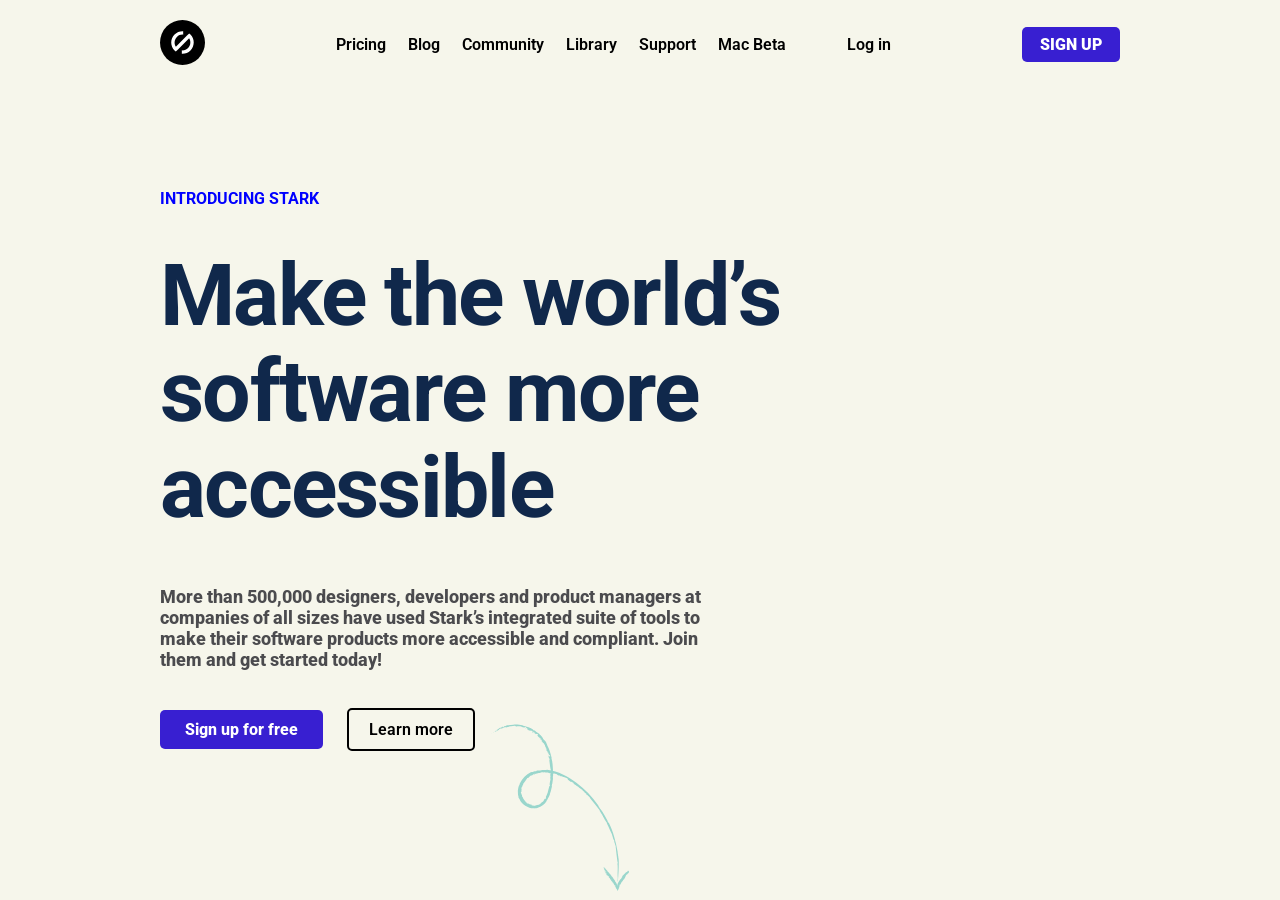
==== index.html @ 69763ae4 "first commit" ====
<!DOCTYPE html>
<html lang="en">
<head>
    <meta charset="UTF-8">
    <meta http-equiv="X-UA-Compatible" content="IE=edge">
    <meta name="viewport" content="width=device-width, initial-scale=1.0">
    <title>Stark</title>
    <link rel="stylesheet" href="./css/style.css">
    <script defer src="./main.js"></script>
</head>
<body>

    <nav>
            <div class="hamburger">
                <span class="bar"></span>
                <span class="bar"></span>
                <span class="bar"></span>
            </div>

        <div class="logo">
            <svg width="45" height="45" viewBox="0 0 64 64" xmlns="http://www.w3.org/2000/svg" aria-labelledby="starkLogoNavigation" class="t-color-blue"><title id="starkLogoNavigation" lang="en">Stark logo</title><rect width="64" height="64" rx="32" fill="currentColor"></rect><path fill-rule="evenodd" clip-rule="evenodd" d="M31.0399 47.9701V43.1582C34.3333 43.4448 37.5845 42.2588 39.9196 39.919C43.6395 36.1988 44.2697 30.3917 41.4344 25.9603L25.9596 41.4337L22.5097 44.8833C21.8636 44.406 21.254 43.881 20.6862 43.3128C14.4379 37.0651 14.4379 26.9352 20.6862 20.6871C23.92 17.4463 28.39 15.7502 32.9599 16.0298V20.8418C29.6666 20.5552 26.4154 21.7412 24.0803 24.0809C20.3604 27.8011 19.7302 33.6082 22.5655 38.0397L38.0402 22.5665L41.4903 19.1169C42.1364 19.5942 42.746 20.1192 43.3138 20.6874C49.5621 26.9351 49.5621 37.065 43.3138 43.3131C40.0799 46.5539 35.6099 48.2499 31.0399 47.9701Z" fill="white"></path></svg>
        </div>
        <div class="links">
            <ul class="nav-menu">
                <li>Pricing</li>
                <li>Blog</li>
                <li>Community</li>
                <li>Library</li>
                <li>Support</li>
                <li>Mac Beta</li>
                <li class="log-in">Log in</li>
            </ul>
        </div>
        <div>
            <a class="sign-up">SIGN UP</a>
        </div>
    </nav>

    <div class="hero-section">
        <div class="hero">
            <!-- <div class="text"> -->
                <p>INTRODUCING STARK</p>
                <h1>Make the world’s <br> software more <br> accessible</h1>
                <p>More than 500,000 designers, developers and product managers at companies of all sizes have used Stark’s integrated suite of tools to make their software products more accessible and compliant. Join them and get started today!</p>
                <div class="buttons">
                    <a class="sign-up-for-free">Sign up for free</a>
                    <a class="learn-more">Learn more</a>
                    <svg width="139" height="176" viewBox="0 0 139 176" fill="none" xmlns="http://www.w3.org/2000/svg" style="position: absolute; margin-left: 16px;"><path d="M0.89895 13.2281C-0.0336981 14.0858 1.57846 12.9981 0.371114 13.8654C0.363919 13.6594 0.491707 13.3799 0.89895 13.2281Z" fill="#99D6CC"></path><path d="M126.732 157.276C126.247 153.237 127.164 147.979 126.392 143.606C126.307 143.128 126.878 143.727 126.7 142.564C126.458 141.541 126.277 140.31 126.094 139.01C125.911 137.71 125.795 136.339 125.607 134.902C125.419 133.464 125.3 132.025 125.115 130.656C125.022 129.972 124.927 129.219 124.903 128.532C124.811 127.848 124.718 127.163 124.628 126.548L124.843 126.815C124.741 125.856 124.082 124.71 123.843 123.756C123.911 123.754 124.058 124.024 124.12 123.815C123.769 123.621 123.506 121.98 123.219 121.646C123.205 121.234 123.411 121.227 123.391 120.678L122.963 120.212C122.389 119.544 122.147 118.521 121.837 117.501C121.526 116.48 121.279 115.32 120.762 114.307C120.834 114.373 120.978 114.574 120.971 114.368C119.343 111.056 117.683 106.851 115.771 103.274C115.913 103.406 116.187 103.397 116.18 103.191C115.835 103.134 115.178 102.057 114.664 101.112C114.713 100.561 113.51 99.5713 113.126 98.4158L113.266 98.4797C112.555 97.817 112.739 97.1917 112.033 96.6664L111.943 96.0507C111.32 95.935 111.486 94.7604 110.848 94.2326L110.782 94.3036C110.282 93.771 110.265 93.2903 109.903 92.753L109.9 92.6843C108.962 91.4107 108.656 90.5276 108.389 90.7432C108.299 90.1275 109.325 91.9481 109.222 90.9891C106.05 86.7683 102.806 82.4812 99.2973 78.4785C99.0034 77.9387 98.7854 77.6025 98.7806 77.4652C98.4253 77.1338 97.3569 76.071 96.9353 75.8107C97.0774 75.9433 96.8546 75.4698 96.639 75.2023C96.0608 74.3974 95.6583 74.6865 95.0115 73.884C95.3621 74.078 95.5705 74.1395 95.5633 73.9335C94.7225 73.4816 93.8672 72.6176 93.0879 71.9573C93.2276 72.0212 93.4384 72.1513 93.5047 72.0802C92.453 71.4982 92.0098 70.6198 91.0955 70.033L91.5124 70.1559C90.4368 68.8871 90.8919 70.1088 89.8946 69.1123C90.1764 69.3087 90.1716 69.1714 90.2379 69.1003C88.9802 68.5255 87.4143 66.9988 86.2916 66.3504C86.3603 66.348 86.3603 66.348 86.3603 66.348C85.7965 65.9552 85.2279 65.425 84.5931 64.9659C84.027 64.5044 83.3235 64.0476 82.6911 63.6572C82.2646 63.2596 83.1621 63.3657 81.8262 62.5186C81.6322 62.8691 79.5807 61.2219 80.0926 62.0978C79.5975 61.7026 78.8916 61.1772 78.2568 60.7181C77.622 60.2589 76.9895 59.8685 76.5727 59.7455C77.1293 59.9324 76.2716 58.9997 77.2522 59.5155L76.6789 58.848C76.8825 58.7721 77.3824 59.3047 77.2354 59.0348C76.7451 58.7769 75.3454 58.0695 74.9238 57.8092C73.9504 57.4994 72.9179 57.4667 71.4518 56.8304C72.2144 57.01 71.2929 56.2171 71.7808 56.4064C71.0206 56.2954 70.1917 56.1868 69.4339 56.1445C68.9461 55.9553 69.4906 55.7988 68.7256 55.5505C68.7304 55.6878 68.3823 55.5625 68.1076 55.5721C67.9654 55.4395 66.0187 54.8199 65.9356 54.4103C65.7911 54.2091 66.7693 54.6562 66.2766 54.3297C65.3719 54.0175 65.2369 54.0909 64.3322 53.7788L64.3298 53.7101C63.7021 53.457 62.4588 53.2941 63.0226 53.687C63.4394 53.8099 62.9444 53.4147 63.5057 53.7389C63.0274 53.8243 61.9191 53.588 60.9481 53.3469C61.2914 53.3349 61.2891 53.2662 61.424 53.1928C60.0482 53.172 58.6676 53.014 57.2207 52.927C57.1592 53.1354 57.8291 52.6307 58.0399 52.7609C56.2329 52.2052 54.1871 52.6892 52.6619 52.3299C52.9366 52.3203 52.8089 52.5998 52.8065 52.5311C51.9114 52.4936 51.9729 52.2852 51.3572 52.3755C51.2814 52.1718 50.6042 52.4705 50.0573 52.5584C49.7874 52.7053 49.9175 52.4945 50.3958 52.409C49.9862 52.4921 48.9633 52.7341 47.803 52.9809C46.6428 53.2276 45.4163 53.5455 44.4597 53.7164C44.5308 53.7827 43.4536 54.4391 43.0464 54.5908L43.1055 54.3137C42.6934 54.3281 41.7513 54.9111 41.6091 54.7785C41.2777 55.1339 42.0164 54.6268 42.8284 54.2547C43.5718 53.8849 44.3838 53.5128 43.7778 53.8777C43.361 53.7548 42.3006 54.8919 42.4235 54.4751C42.0163 54.6268 41.6826 54.9135 41.2777 55.1339C40.8729 55.3543 40.5368 55.5723 40.1272 55.6553C40.3308 55.5795 40.5862 55.0205 39.9802 55.3855C38.903 56.0419 39.7151 55.6697 38.9102 56.2479L38.4439 56.6767C38.5198 56.8803 37.504 57.3283 38.051 57.2405C37.7739 57.1814 36.7184 58.4558 36.5667 58.0486L36.486 57.7076C36.086 58.0654 36.0341 58.5485 35.8425 58.9677C35.7738 58.9701 35.6388 59.0436 35.6364 58.9749C35.9255 59.3773 34.7062 59.9012 34.5952 60.6614C33.7289 61.4479 32.9576 62.9875 32.4865 63.279C32.2406 64.1126 32.061 64.8752 31.6114 65.7847C31.6729 65.5763 31.732 65.2992 31.6609 65.2329C31.3343 65.7256 31.3415 65.9316 31.2921 66.4834C31.2897 66.4147 31.0933 66.6966 30.8992 67.0472C30.7052 67.3977 30.516 67.8856 30.3219 68.2362C30.2844 69.1313 30.6182 68.8446 30.7603 68.9772C30.429 69.3325 30.4505 69.9506 30.4721 70.5686C30.4937 71.1866 30.6527 71.7999 30.3948 72.2902C30.3165 72.0179 30.1456 71.0613 30.0322 71.7528C29.9021 71.9636 29.9092 72.1696 29.9164 72.3756C29.9236 72.5817 29.9995 72.7853 30.0754 72.9889C30.1513 73.1925 30.2295 73.4648 30.3077 73.7371C30.386 74.0094 30.4643 74.2817 30.4739 74.5563L30.8053 74.201C30.6208 74.8262 31.4832 75.8962 31.0025 75.913C31.2205 76.2491 31.3963 77.3431 31.6614 77.0588C31.7468 77.5371 32.0406 78.0769 32.2634 78.5504C32.5549 79.0215 32.8488 79.5613 33.2752 79.9589C33.4884 80.1578 33.6354 80.4276 33.7799 80.6289C33.9932 80.8277 34.1377 81.0289 34.2822 81.2301C34.5713 81.6326 34.858 81.9663 34.9386 82.3073C35.0784 82.3712 35.2915 82.57 35.4313 82.6339C35.6421 82.764 35.7818 82.8279 35.777 82.6905C35.4856 82.2194 35.147 82.3688 35.0711 82.1651C35.2819 82.2953 35.4193 82.2905 35.4193 82.2905C35.8481 82.7568 36.2698 83.0171 35.5807 82.9724C36.0805 83.505 36.495 83.5593 36.9781 83.6112C37.1865 83.6726 37.4612 83.6631 37.6696 83.7245C37.9467 83.7836 38.2261 83.9114 38.6453 84.103C38.5104 84.1765 38.5863 84.3801 39.0718 84.5006L40.1067 84.602C41.1487 84.9094 40.6752 85.1322 40.6161 85.4093C41.2389 85.525 41.9991 85.636 42.3377 85.4867C42.5509 85.6855 42.828 85.7446 43.0388 85.8747C42.4798 85.6192 43.5833 85.7182 43.8556 85.6399C43.7869 85.6423 43.6521 85.7158 43.5834 85.7182C43.7255 85.8507 44.4074 85.6894 44.7508 85.6774C44.6749 85.4738 43.9195 85.5002 43.5051 85.4459C43.846 85.3652 44.3244 85.2798 44.6629 85.1304C44.5376 85.4786 45.6267 85.1655 46.105 85.0801C46.652 84.9922 46.64 84.6489 46.7774 84.6441C46.7798 84.7127 47.052 84.6345 47.1894 84.6297C47.3243 84.5562 47.4617 84.5514 47.3316 84.7622C47.1966 84.8357 46.8509 84.779 46.652 84.9922C46.9954 84.9802 47.0736 85.2525 47.746 84.8165C48.2147 84.4564 47.3882 84.4165 48.4087 84.1058C48.2099 84.319 48.2123 84.3877 48.0135 84.6009C48.3544 84.5202 48.6929 84.3709 48.9628 84.224L48.887 84.0204C49.0243 84.0156 48.9581 84.0866 49.0268 84.0842C49.0882 83.8758 49.4244 83.6578 49.6919 83.4422C49.9594 83.2266 50.2244 82.9423 50.2859 82.7339C50.4871 82.5894 50.6883 82.4448 50.9582 82.2979C51.1594 82.1534 51.4293 82.0064 51.6305 81.8619L51.5643 81.933C52.1017 81.5704 52.5608 80.9356 52.7476 80.379L52.75 80.4477C52.9465 80.1658 53.4056 79.531 53.5285 79.1142C54.125 78.4745 54.4995 79.3553 54.7407 78.3843C55.195 77.6121 55.0337 76.9302 54.6999 77.2169C55.6157 75.8785 55.8967 74.0811 56.7463 72.8138C56.7367 72.5391 56.6041 72.6813 56.7247 72.1958C57.5407 69.9671 57.7929 67.3456 58.6233 65.529C58.5786 66.2181 58.8317 65.5905 58.9714 65.6543C58.8812 65.0387 59.2933 65.0243 59.009 64.7592C58.803 64.7664 58.6632 64.7025 58.4788 65.3278C58.6368 63.9471 58.9059 61.8063 59.2228 61.039C59.0975 61.3871 59.0192 61.1148 59.0072 60.7715C59.3554 60.8968 59.5254 59.8596 59.4279 59.0379L59.2172 58.9078L59.4751 58.4175C59.3944 58.0765 59.0486 58.0198 59.2969 57.2548C59.3656 57.2524 59.5005 57.179 59.5644 57.0392C59.3983 56.22 59.1515 55.0597 59.395 54.1574C59.5252 53.9466 59.5843 53.6695 59.7144 53.4587C59.7 53.0467 59.4724 52.4358 59.4277 53.125C59.6497 51.6046 59.6161 50.6432 59.874 50.1529C59.0962 47.5674 58.7582 43.7976 58.378 40.7857L58.5178 40.8495C58.5577 40.0231 58.16 40.4495 58.2095 39.8977C58.4251 40.1652 58.4602 39.2014 58.7565 39.8099C58.7157 38.6425 58.2254 38.3846 57.993 37.6364C57.7846 37.5749 58.2182 38.1786 57.9411 38.1195C57.8677 37.9845 57.8149 36.4738 57.4005 36.4195C57.4596 36.1424 57.739 36.2701 57.8812 36.4027L57.5825 35.7256C57.7549 34.757 58.6773 37.5437 58.9161 36.5041L58.7572 35.8908C58.9392 35.1969 59.5014 37.515 59.2378 35.874C58.9392 35.1969 58.302 34.6691 58.326 35.3558C57.8636 33.9281 57.414 34.8376 57.0179 33.3389C57.0698 32.8558 57.4045 34.5629 57.5985 34.2124C57.6384 33.3859 57.0674 32.7871 56.9747 32.1028C57.0698 32.8558 56.5699 32.3232 56.3495 31.9183C56.252 31.0967 56.776 32.316 56.4629 31.2268C56.2521 31.0967 55.7378 30.1521 55.9063 31.04C55.416 30.7821 55.5909 29.8822 55.0934 29.4183C55.2139 28.9328 56.1546 30.275 55.8368 29.0485C55.6403 29.3304 54.8985 27.7749 54.7875 28.5351C54.702 28.0568 54.8346 27.9147 55.1875 28.1774C55.0925 27.4244 54.0408 26.8423 54.4385 26.4159L54.0903 26.2905C54.0831 26.0845 54.0025 25.7436 53.9881 25.3315C53.7629 24.7894 52.6969 23.7953 53.1041 23.6435C52.962 23.511 52.232 22.2989 52.2536 22.9169C52.5571 23.7314 52.9667 23.6483 52.851 24.2712C52.827 23.5845 52.1945 23.194 51.8392 22.8626L51.9717 22.7205C51.7585 22.5217 51.3936 21.9156 51.1852 21.8542C51.396 21.9843 51.3912 21.847 51.313 21.5747L50.8961 21.4517C50.1071 20.5167 51.0853 20.9638 50.3674 20.0951L51.0757 20.6891C50.9336 20.5566 50.8481 20.0783 50.4904 19.6782C50.1446 19.6216 49.7278 19.4986 49.4531 19.5082C48.958 19.113 49.4388 19.0962 48.8774 18.772L49.6496 19.2263C49.7893 19.2902 49.5569 18.542 48.9835 17.8745C48.5595 17.5455 47.65 17.096 48.2258 17.8322C47.9391 17.4984 47.5765 16.961 47.9933 17.084C47.214 16.4237 47.9343 17.3611 47.2284 16.8357C47.079 16.4971 46.4274 15.5573 46.0625 14.9513C46.4107 15.0766 46.6878 15.1357 47.0359 15.261C46.8938 15.1285 46.7517 14.9959 46.6095 14.8634C47.4432 15.1093 46.4554 14.3875 47.0071 14.437C46.7205 14.1032 46.2302 13.8453 45.8796 13.6513C46.1759 14.2597 45.8277 14.1344 45.3422 14.0138C44.8567 13.8933 44.3002 13.7064 44.3097 13.9811C43.6062 13.5244 43.5943 13.1811 43.5136 12.8401C43.433 12.4991 43.286 12.2293 42.3174 12.0568C42.4643 12.3267 41.6331 12.1495 42.545 12.6677C41.6994 12.0784 41.7209 12.6964 40.7994 11.9036C41.6355 12.2181 40.2165 10.9613 41.4694 11.3989C41.3344 11.4723 42.0355 11.8604 42.2439 11.9219C41.9548 11.5194 42.5753 11.5665 41.661 10.9796C41.0997 10.6555 40.2612 10.2722 40.2708 10.5469C40.1431 10.8264 41.1803 10.9964 40.631 11.0156C39.4444 10.507 39.4275 10.0263 38.748 10.2563C39.5154 10.5733 39.5274 10.9166 39.4635 11.0564C39.184 10.9286 38.907 10.8696 38.5588 10.7442L38.831 10.6659C37.5662 9.88505 38.2841 10.7538 37.024 10.1102L36.2399 9.31257C36.4435 9.2367 36.9338 9.4946 37.3506 9.61755C37.7698 9.80918 38.1203 10.0032 38.1084 9.65985C37.2675 9.20792 36.8603 9.35965 36.0882 8.90533C36.2966 8.96681 36.5736 9.02589 36.7133 9.08977C36.4339 8.96202 36.3364 8.14036 34.8895 8.05337C34.198 7.94001 34.6859 8.12924 34.5558 8.34005C33.0969 7.90971 32.6186 7.99516 31.65 7.82272C31.9127 7.46977 29.9851 7.39958 31.1501 7.29014C31.3633 7.48896 31.9886 7.67339 32.6801 7.78675C33.3053 7.97118 33.9968 8.08454 34.3378 8.00388C33.9729 7.39783 35.4533 8.44622 35.9244 8.15474C34.7402 7.71481 34.9342 7.36426 34.8536 7.0233C34.5054 6.89795 34.1621 6.90994 33.9561 6.91713C33.7573 7.13034 34.1741 7.25329 34.115 7.53038C32.791 7.02657 31.4791 6.86612 30.6574 6.96357C30.2382 6.77194 30.4346 6.49006 30.9888 6.60822C29.3311 6.39109 27.6023 6.10768 26.0157 5.95682C26.506 6.21472 26.0939 6.22911 25.6108 6.17723C25.1301 6.19401 24.6494 6.2108 24.9313 6.40722C25.7601 6.51579 26.4612 6.90383 25.9853 7.05796C25.5022 7.00608 25.9782 6.85195 25.7698 6.79047C25.0902 7.02047 24.7253 6.41441 24.1192 6.77935C25.6276 6.65792 24.4434 6.21799 24.7085 5.93371C23.6146 6.10942 24.7676 5.65663 23.6689 5.695C22.5749 5.87071 21.2773 6.12229 20.0484 6.37147C18.4618 6.22061 16.222 7.05513 14.9292 7.44405C14.1738 7.47043 14.5691 6.97534 13.7499 7.14146C12.8667 7.44732 14.5124 7.3211 13.1462 7.57507L13.21 7.43533C13.0088 7.57987 12.3932 7.67012 11.851 7.89532C11.2402 8.12292 10.7004 8.41679 10.6437 8.76254L10.8305 8.20598C10.5582 8.28424 10.4257 8.42638 10.2245 8.57092C10.151 8.43597 9.80763 8.44796 10.2125 8.22756C9.73176 8.24435 9.32698 8.46475 8.99082 8.68275C8.58598 8.90316 8.25217 9.18983 7.84733 9.41024C8.05335 9.40304 8.25938 9.39585 8.46539 9.38865C7.79307 9.82466 7.25332 10.1185 6.64487 10.4148C6.10509 10.7087 5.49665 11.0049 4.8954 11.5072L4.81946 11.3036L4.15433 11.9456C4.21101 11.5999 3.39894 11.972 3.14104 12.4623C3.66883 11.8251 4.19664 11.1878 4.72683 10.6193C5.33768 10.3917 4.26771 11.2541 4.74841 11.2373C5.16044 11.2229 6.30149 10.4268 6.35817 10.081C5.88467 10.3038 5.8871 10.3725 5.55573 10.7279C5.20518 10.5338 5.94611 10.0954 6.13774 9.6762C5.86785 9.82314 5.52935 9.97247 5.53415 10.1098C5.93179 9.68339 6.4029 9.39192 7.21017 8.88245C6.74386 9.31126 7.62215 8.86806 7.42333 9.08127C7.34267 8.74031 8.08365 8.3019 9.168 7.8515C9.6487 7.83472 10.1223 7.61191 10.6596 7.24937C11.1994 6.9555 11.8055 6.59056 12.4187 6.43164C12.0235 6.92673 11.4198 7.36034 10.7475 7.79635C11.5667 7.63023 11.6306 7.49049 12.4499 7.32437C12.7812 6.96902 12.9042 6.5522 13.9199 6.1042L14.0644 6.30541C15.0139 5.92848 14.9332 5.58752 16.1621 5.33834C18.35 4.98692 20.5403 4.70417 22.2571 4.64422L22.3329 4.84783C23.2089 4.33596 25.4184 4.60258 26.6545 4.55941C28.729 4.8995 31.3457 5.01439 32.2624 5.66993C34.1333 6.08588 35.7982 6.50903 37.4727 7.20686C39.1448 7.83602 40.7554 8.67359 42.4419 9.71478L41.6841 9.67249C42.378 9.85452 41.9731 10.0749 42.6032 10.3967C42.3165 10.0629 42.5936 10.122 42.9417 10.2474C43.2899 10.3727 43.7802 10.6306 44.0573 10.6897C45.3366 11.8826 47.2338 13.054 48.5035 13.9722L48.3734 14.183C49.8443 14.9567 50.8656 16.6399 51.9508 18.1834C52.0267 18.387 52.0411 18.799 52.4012 19.2677C53.3179 19.9233 53.6094 20.3944 54.6139 21.5969C54.9054 22.068 55.2728 22.7427 55.5715 23.4199C55.8701 24.097 56.1688 24.7741 56.3277 25.3874C58.5884 29.0899 59.4949 33.3899 60.6074 37.6826L60.4133 38.0332C61.1033 40.0717 61.3932 42.468 61.6097 44.7294C61.8262 46.9907 61.8367 49.2593 62.0364 51.04L61.6124 50.711C61.5134 51.8145 61.7722 53.3181 62.1059 53.0314C62.0094 54.2036 62.2753 55.9132 61.8873 56.6143C61.7907 57.7865 62.0063 58.054 61.9712 59.0178C61.572 61.3695 61.5321 62.1959 61.2655 64.4054L61.3837 63.8512C61.3054 63.5789 61.1657 63.5151 61.0475 64.0692C61.0763 64.8933 60.3952 67.0485 61.0579 66.3378C60.313 68.6327 60.0113 71.806 58.8472 73.9093C59.0484 73.7648 58.8616 74.3213 58.8712 74.596C58.1166 76.6163 56.8767 78.516 56.1764 80.1218C55.9113 80.4061 56.2235 79.5013 55.7692 80.2735C55.5113 80.7638 55.9113 80.4061 55.6558 80.965C54.7472 82.5094 53.4903 83.9284 52.0842 85.0088C50.6094 86.0916 48.9877 86.9046 47.4275 87.5091L46.3407 87.8908L45.1805 88.1376C44.7708 88.2207 44.4275 88.2326 44.0179 88.3157C43.6059 88.3301 43.2648 88.4108 42.8504 88.3565C41.271 88.4116 39.7482 88.121 38.358 87.6883C36.8991 87.258 35.568 86.5481 34.3032 85.7672C33.1046 84.9153 31.9722 83.9922 30.9748 82.9957L31.1122 82.9909C30.3376 82.468 29.6836 81.4595 29.1693 80.5148C28.655 79.5702 28.2781 78.6208 27.7072 78.022C27.6217 77.5437 27.2352 76.3196 27.5195 76.5847C27.1521 75.9099 26.9764 74.816 26.938 73.7172C26.9188 73.1679 26.8972 72.5498 26.8781 72.0005C26.8685 71.7258 26.8589 71.4511 26.8469 71.1077C26.8373 70.833 26.8277 70.5584 26.8181 70.2837C26.8253 70.4897 26.8301 70.627 26.8373 70.833C27.175 68.6898 27.3139 66.7598 28.3407 64.6613C28.2792 64.8697 28.1563 65.2866 28.2297 65.4215C28.4924 65.0686 28.5419 64.5168 28.6648 64.1C28.7854 63.6145 28.9108 63.2663 29.2493 63.117C29.4409 62.6978 29.1663 62.7074 29.0386 62.9868C30.2003 60.8149 31.7078 58.6996 33.4995 56.8494C35.2913 54.9991 37.4385 53.4803 39.7349 52.3C41.5012 51.6883 41.577 51.8919 41.6505 52.0269C41.6553 52.1642 41.5204 52.2377 42.8036 51.5741C43.0783 51.5645 42.9313 51.2946 43.0047 51.4295C43.4783 51.2067 43.959 51.19 44.3734 51.2442C44.7878 51.2985 45.1312 51.2865 45.4674 51.0685C45.1144 50.8058 45.9385 50.7771 45.9313 50.571C46.4806 50.5519 46.8903 50.4688 47.3023 50.4544C47.6457 50.4424 47.989 50.4304 48.2637 50.4208C48.8818 50.3992 49.3625 50.3825 50.248 50.1453L50.1178 50.3561C52.0901 49.7372 54.4393 50.0677 56.2152 49.7306C61.804 50.2918 67.0239 52.1034 71.8486 54.4101C76.6732 56.7168 81.1713 59.5162 85.4067 62.6685C93.7426 69.0467 101.148 76.3512 107.162 85.1481C108.274 87.447 108.347 87.5819 110.003 89.7242C109.864 89.6603 109.79 89.5254 109.797 89.7314C110.207 89.6484 110.885 91.3436 111.299 91.3978C113.342 94.7643 115.169 97.8632 116.947 101.514C116.653 100.974 116.234 100.783 116.601 101.457L117.172 102.056L117.108 102.196C117.4 102.667 117.826 103.065 117.669 102.52C120.028 107.044 121.775 111.796 123.181 116.629C124.588 121.461 125.651 126.306 126.51 131.226C126.619 132.391 126.807 133.828 127.063 135.263C127.251 136.701 127.51 138.204 127.69 139.435C127.825 143.281 127.743 146.859 127.596 150.508C127.448 154.157 127.161 157.743 126.883 161.603C126.883 161.603 126.668 161.335 126.506 160.653C126.823 159.886 126.719 158.858 126.732 157.276Z" fill="#99D6CC"></path><path d="M2.03041 12.1573C2.37375 12.1453 3.11231 11.6382 2.72188 12.2707C2.51348 12.2092 2.0376 12.3633 2.03041 12.1573Z" fill="#99D6CC"></path><path d="M23.823 6.17091C23.8206 6.10224 24.1687 6.22759 24.2398 6.29386C23.9651 6.30345 23.6952 6.45039 23.4868 6.38891C23.7615 6.37932 23.6881 6.24437 23.823 6.17091Z" fill="#99D6CC"></path><path d="M29.4804 6.72964C29.3479 6.87178 28.1781 6.84388 27.4179 6.73291C28.107 6.7776 28.7913 6.68495 29.4804 6.72964Z" fill="#99D6CC"></path><path d="M34.4281 8.61951C34.7811 8.88221 34.6461 8.95567 34.0871 8.70017C34.0847 8.6315 34.2931 8.69298 34.4281 8.61951Z" fill="#99D6CC"></path><path d="M34.9015 8.39675C35.3183 8.5197 35.4629 8.72092 35.6737 8.85107C35.6689 8.71373 34.634 8.61236 34.9015 8.39675Z" fill="#99D6CC"></path><path d="M44.5278 14.3173C44.7386 14.4475 45.3 14.7716 45.3782 15.0439C45.2313 14.774 44.2531 14.3269 44.5278 14.3173Z" fill="#99D6CC"></path><path d="M48.5644 17.6828C48.6379 17.8178 48.709 17.8841 48.8511 18.0166C48.9981 18.2865 48.7186 18.1587 48.5053 17.9599L48.5644 17.6828Z" fill="#99D6CC"></path><path d="M30.2934 73.3251C30.3006 73.5311 30.3741 73.666 30.45 73.8696L30.3102 73.8058C30.303 73.5997 30.2982 73.4624 30.2934 73.3251Z" fill="#99D6CC"></path><path d="M60.1903 53.3046C60.8108 53.3517 60.5433 53.5673 60.6119 53.5649C60.1288 53.513 60.8843 53.4866 60.1903 53.3046Z" fill="#99D6CC"></path><path d="M81.6322 62.8691L81.4924 62.8052L81.7576 62.521L81.6322 62.8691Z" fill="#99D6CC"></path><path d="M113.31 147.019C113.171 146.955 113.183 147.299 113.173 147.024C113.239 146.953 113.377 146.948 113.31 147.019Z" fill="#99D6CC"></path><path d="M138.02 151.726C138.26 152.68 137.161 152.718 137.188 153.474C137.19 153.542 136.832 153.142 136.84 153.348C136.939 154.239 136.061 154.682 135.244 154.917L135.171 154.782C135.036 154.855 135.256 155.26 135.121 155.333C135.05 155.267 135.048 155.198 134.91 155.203C135.124 155.402 134.851 155.48 134.996 155.681C134.858 155.686 134.716 155.554 134.577 155.49L134.792 155.757C135.226 156.361 134.395 156.184 134.48 156.662C134.409 156.596 134.407 156.527 134.338 156.53C134.362 157.216 133.964 157.643 133.709 158.202C133.638 158.135 133.496 158.003 133.356 157.939C133.569 158.138 133.576 158.344 133.512 158.483C133.233 158.356 133.595 158.893 133.321 158.903L133.25 158.836C133.465 159.104 132.977 158.915 133.262 159.18L132.985 159.121C133.34 159.452 132.71 159.13 132.786 159.334L132.857 159.4C132.862 159.538 132.653 159.476 132.658 159.613L132.589 159.616C132.53 159.893 132.253 159.834 132.604 160.028C132.324 159.9 132.594 159.753 132.246 159.628C132.137 160.457 131.676 161.023 131.283 161.587C131.146 161.591 131.077 161.594 130.937 161.53C130.94 161.599 130.81 161.809 130.952 161.942L130.743 161.88C130.537 161.888 130.961 162.217 130.755 162.224C130.684 162.158 130.611 162.023 130.471 161.959C130.618 162.229 130.483 162.302 130.49 162.508C130.419 162.442 130.419 162.442 130.348 162.376C130.497 162.714 130.149 162.589 130.225 162.792L130.083 162.66C129.742 162.74 130.436 162.922 130.164 163.001C130.161 162.932 130.09 162.866 130.021 162.868C130.239 163.204 129.972 163.42 129.979 163.626L129.908 163.56C129.847 163.768 129.643 163.844 129.653 164.119C129.515 164.123 129.231 163.858 129.17 164.067C129.52 164.261 129.115 164.481 129.601 164.602C129.468 164.744 129.198 164.891 129.203 165.028C129.13 164.893 128.715 164.839 128.779 164.699L128.502 164.64C128.36 164.508 128.637 164.567 128.428 164.505C128.431 164.574 128.44 164.849 128.372 164.851C128.519 165.121 128.808 165.523 128.68 165.803C128.604 165.599 128.327 165.54 128.322 165.403C128.469 165.673 128.55 166.014 128.699 166.352C128.633 166.423 128.484 166.085 128.491 166.291C128.562 166.357 128.567 166.494 128.64 166.629C128.572 166.632 128.52 167.115 128.231 166.712C128.157 166.577 128.223 166.506 128.152 166.44C128.088 166.58 128.162 166.715 128.098 166.854L128.096 166.786C128.027 166.788 128.044 167.269 128.186 167.401C128.252 167.33 128.039 167.132 128.179 167.195C128.259 167.536 128.2 167.813 128.07 168.024C128.065 167.887 128.061 167.75 127.985 167.546C128.006 168.164 127.883 168.581 127.763 169.066C127.841 169.339 127.741 168.448 127.746 168.586C127.606 168.522 127.549 168.868 127.49 169.145C127.431 169.422 127.372 169.699 127.228 169.498C127.223 169.36 127.313 169.976 127.24 169.841C127.176 169.981 127.088 169.434 127.098 169.708C127.088 169.434 127.036 169.917 126.975 170.125C126.984 170.4 126.97 169.988 127.034 169.848C126.975 170.125 126.856 170.679 126.662 171.03C126.589 170.895 126.513 170.691 126.435 170.419C126.442 170.625 126.248 170.976 126.243 170.838L126.298 170.424C126.286 170.08 126.151 170.154 126.205 169.74C126.143 169.948 126.214 170.014 126.352 170.009C126.42 170.007 126.558 170.002 126.425 170.144C126.408 169.664 126.234 170.564 126.283 170.012C126.21 169.877 126.084 170.225 125.994 169.609C125.999 169.747 126.115 169.124 126.044 169.058C125.901 168.925 125.98 169.197 125.84 169.133L125.774 169.205C125.719 169.619 125.695 168.932 125.646 169.484C125.703 169.138 125.433 169.285 125.551 168.731L125.674 168.314C125.603 168.248 125.48 168.665 125.347 168.807C125.345 168.738 125.34 168.601 125.406 168.53C125.224 169.224 125.328 168.258 125.065 168.61C125.049 168.13 124.769 168.002 124.892 167.585C124.755 167.59 124.549 167.597 124.47 167.325C124.539 167.323 124.541 167.391 124.605 167.251C124.596 166.977 124.532 167.116 124.461 167.05C124.527 166.979 124.513 166.567 124.572 166.29C124.366 166.297 124.236 166.508 124.103 166.65C124.231 166.371 124.091 166.307 124.02 166.241C123.88 166.177 123.741 166.113 123.871 165.902C123.939 165.9 124.216 165.959 124.209 165.753C124.538 165.329 123.795 165.698 123.851 165.353C123.717 165.426 123.65 165.497 123.515 165.571C123.645 165.36 123.167 165.445 123.572 165.225C123.435 165.23 123.562 164.95 123.226 165.168C123.349 164.751 122.658 164.638 123.19 164.138C123.122 164.14 123.117 164.003 122.984 164.145C122.852 164.287 123.19 164.138 123.058 164.28C123.058 164.28 122.92 164.285 122.854 164.356C122.918 164.216 122.847 164.15 123.188 164.069C123.316 163.79 122.506 164.231 122.494 163.887C122.629 163.814 122.695 163.743 122.627 163.745L122.283 163.757C122.276 163.551 122.548 163.473 122.818 163.326C122.747 163.26 122.676 163.193 122.472 163.269L122.737 162.985C122.539 163.198 122.531 162.992 122.463 162.995L122.531 162.992C122.598 162.921 122.527 162.855 122.458 162.857C122.323 162.931 122.328 163.068 122.33 163.137C122.193 163.142 122.19 163.073 122.053 163.078C122.323 162.931 122.115 162.869 122.112 162.801C122.11 162.732 121.838 162.81 121.838 162.81C121.972 162.737 121.764 162.675 121.97 162.668C122.039 162.666 121.906 162.808 122.044 162.803C122.11 162.732 122.311 162.587 122.105 162.595C121.968 162.599 121.634 162.886 121.695 162.678C121.764 162.675 121.899 162.602 121.968 162.599L122.029 162.391L121.828 162.536C121.894 162.464 121.894 162.464 121.894 162.464C121.622 162.543 121.683 162.334 121.411 162.413C121.34 162.346 121.473 162.204 121.47 162.136C121.534 161.996 121.394 161.932 121.188 161.939L121.257 161.937C121.255 161.868 121.184 161.802 120.978 161.809C121.039 161.601 121.716 161.302 121.441 161.311C121.368 161.176 120.963 161.397 120.828 161.47C120.819 161.196 120.407 161.21 120.598 160.791C120.53 160.793 120.463 160.864 120.395 160.867C120.314 160.526 119.76 160.408 120.018 159.917C120.155 159.913 120.219 159.773 120.354 159.699C120.15 159.775 120.484 159.489 120.148 159.706C119.947 159.851 119.878 159.853 119.814 159.993C119.603 159.863 119.459 159.662 119.589 159.451C119.523 159.522 119.454 159.524 119.385 159.527C119.724 159.378 119.648 159.174 119.511 159.179L119.307 159.255L119.437 159.044C119.368 159.046 119.032 159.264 119.162 159.053C119.229 158.982 119.297 158.98 119.364 158.909C119.158 158.916 118.814 158.928 118.876 158.72L119.072 158.438C119.004 158.44 118.797 158.447 118.802 158.585C118.861 158.308 118.788 158.173 118.987 157.959C118.231 157.986 117.942 157.583 117.724 157.247L117.859 157.174C117.921 156.965 117.587 157.252 117.653 157.181C117.788 157.107 117.85 156.899 118.056 156.892C118.117 156.683 117.712 156.904 117.573 156.84C117.369 156.916 117.71 156.835 117.509 156.98C117.44 156.982 117.499 156.705 117.229 156.852C117.295 156.781 117.497 156.636 117.632 156.563L117.426 156.57C117.691 156.286 118.107 156.409 118.439 156.053L118.368 155.987C118.564 155.705 118.848 155.97 118.77 155.698C118.564 155.705 118.159 155.926 118.095 156.065C117.885 155.935 117.421 156.433 117.276 156.232C117.409 156.089 117.418 156.364 117.617 156.151C117.747 155.94 117.409 156.089 117.404 155.952C117.34 156.092 117.07 156.239 116.931 156.175C116.992 155.966 117.203 156.097 117.127 155.893C116.992 155.966 116.784 155.905 116.722 156.113C116.317 156.334 116.715 155.907 116.376 156.057C116.575 155.843 117.056 155.827 117.046 155.552C116.847 155.765 116.634 155.566 116.303 155.922C116.3 155.853 116.502 155.709 116.705 155.633C116.767 155.424 116.158 155.721 116.558 155.363L116.288 155.51C116.355 155.439 116.352 155.37 116.485 155.228C116.414 155.162 116.004 155.245 116.338 154.958C116.269 154.96 116.193 154.757 115.997 155.039C115.936 155.247 116.272 155.029 115.938 155.316C116.134 155.034 115.796 155.183 115.658 155.188L115.793 155.114C115.725 155.117 115.722 155.048 115.519 155.124C115.587 155.122 115.72 154.98 115.72 154.98L115.519 155.124C115.31 155.063 115.852 154.837 115.71 154.705L115.916 154.698C115.848 154.7 116.046 154.487 115.909 154.492C115.706 154.567 115.436 154.714 115.301 154.788C115.163 154.793 115.5 154.575 115.227 154.653L115.5 154.575C115.568 154.572 115.765 154.29 115.691 154.155C115.554 154.16 115.213 154.241 115.218 154.378C115.147 154.312 115.21 154.172 115.414 154.096C115.274 154.033 115.213 154.241 115.007 154.248C115.071 154.108 115.198 153.829 115.329 153.618L115.736 153.466L115.665 153.4C116.006 153.319 115.795 153.189 116.133 153.04C116.131 152.971 115.994 152.976 115.925 152.978C115.596 153.402 115.248 153.277 114.845 153.566C114.566 153.438 115.712 152.78 114.964 153.012C114.9 153.152 114.49 153.235 114.699 153.296C114.625 153.161 114.225 153.519 114.284 153.242C114.49 153.235 114.613 152.818 114.956 152.806C114.821 152.879 114.893 152.946 114.961 152.943C115.094 152.801 115.364 152.654 115.29 152.519C115.219 152.453 115.148 152.387 114.947 152.531C114.746 152.676 115.087 152.595 114.817 152.742C114.608 152.681 114.942 152.394 114.537 152.614C114.608 152.681 114.409 152.894 114.275 152.967L114.135 152.903L114.27 152.83C114.26 152.555 113.931 152.979 113.855 152.776L114.12 152.491C114.39 152.344 114.201 152.832 114.601 152.475C114.528 152.34 114.326 152.484 114.319 152.278C114.388 152.276 114.388 152.276 114.457 152.273C114.454 152.205 114.989 151.774 114.511 151.859C114.305 151.866 114.376 151.932 114.175 152.077C114.033 151.944 113.829 152.02 113.687 151.888C114.023 151.67 113.542 151.687 113.95 151.535C113.819 151.746 114.033 151.944 114.371 151.795C114.703 151.44 114.447 151.999 114.781 151.712C114.707 151.577 115.041 151.29 115.242 151.146C115.24 151.077 115.105 151.151 115.036 151.153C114.835 151.298 114.837 151.366 114.636 151.511C114.56 151.307 114.352 151.246 114.08 151.324C114.144 151.184 114.345 151.04 114.416 151.106C114.205 150.976 114.06 150.775 114.051 150.5C113.788 150.853 113.84 150.37 113.575 150.654C113.58 150.791 113.383 151.073 113.18 151.149C113.177 151.08 113.312 151.007 113.379 150.936C113.106 151.014 113.573 150.585 113.234 150.735C113.442 150.796 113.705 150.443 113.975 150.296C113.7 150.306 114.176 150.152 114.103 150.017C113.828 150.026 113.62 149.965 113.477 149.832C113.603 149.484 113.12 149.432 113.044 149.229C113.105 149.02 113.444 148.871 113.439 148.734C113.368 148.667 113.176 149.087 113.167 148.812L113.236 148.81C113.098 148.814 113.221 148.398 112.75 148.689L113.086 148.471C113.084 148.402 113.018 148.473 112.949 148.476C113.084 148.402 113.148 148.263 113.216 148.26C113.344 147.981 113.006 148.13 112.932 147.995L112.802 148.206C112.525 148.147 112.584 147.87 112.444 147.806L112.645 147.661L112.439 147.669C112.641 147.524 112.704 147.384 112.501 147.46L113.185 147.367C113.121 147.507 112.913 147.446 112.714 147.659C112.581 147.801 112.724 147.934 112.925 147.789C112.922 147.72 112.854 147.723 112.716 147.728C112.984 147.512 113.055 147.578 113.259 147.502C113.19 147.505 113.254 147.365 113.188 147.436C113.391 147.36 113.462 147.427 113.536 147.561C113.398 147.566 113.403 147.704 113.337 147.775C113.607 147.628 113.744 147.623 113.751 147.829C113.555 148.111 114.1 147.954 114.175 148.158C113.906 148.305 113.633 148.383 113.493 148.319C113.432 148.528 113.565 148.386 113.503 148.594C113.707 148.518 114.043 148.3 114.183 148.364L113.981 148.508C114.19 148.57 114.389 148.357 114.462 148.492C114.54 148.764 114.756 149.031 114.832 149.235L114.631 149.38C115.104 149.157 115.052 149.64 115.327 149.63C115.339 149.974 115.891 150.023 115.697 150.374C116.121 150.703 116.542 150.963 116.765 151.437L116.426 151.586C116.699 151.508 116.294 151.728 116.434 151.792C116.564 151.581 116.775 151.711 116.978 151.635C116.922 151.981 117.336 152.035 117.613 152.094L117.412 152.239C117.89 152.154 117.699 152.573 117.845 152.843C117.779 152.914 117.647 153.056 117.718 153.122C118.127 153.039 118.13 153.108 118.407 153.167C118.48 153.302 118.559 153.574 118.566 153.78C119.328 153.96 119.352 154.646 119.982 154.968L119.783 155.181C120.546 155.361 120.577 156.254 121.068 156.512L120.663 156.732C120.601 156.94 120.947 156.997 121.214 156.782C121.153 156.99 121.634 156.973 121.369 157.257C121.376 157.463 121.646 157.317 121.785 157.38C121.797 157.724 121.937 157.788 122.153 158.055L122.15 157.986C122.082 157.989 121.88 158.133 121.883 158.202C122.02 158.197 122.035 158.609 122.366 158.254C122.243 158.671 123.003 158.782 122.814 159.27C122.949 159.196 123.018 159.194 123.086 159.191C123.233 159.461 123.108 159.809 123.456 159.935C123.39 160.006 123.184 160.013 123.255 160.079C123.323 160.077 123.39 160.006 123.527 160.001C124.017 160.259 123.767 160.955 124.053 161.289C124.691 161.817 124.921 162.496 125.354 163.1L125.288 163.171C125.769 163.154 125.175 163.863 125.856 163.701C125.79 163.772 125.932 163.905 125.729 163.981C125.797 163.978 125.868 164.045 125.871 164.113C125.873 164.182 125.873 164.182 125.873 164.182C125.876 164.251 125.809 164.322 126.013 164.246C126.013 164.246 126.013 164.246 125.944 164.248C125.817 164.528 126.084 164.312 125.956 164.592C125.959 164.66 125.89 164.663 125.824 164.734C125.696 165.013 126.155 164.378 125.831 164.94L125.959 164.66C125.966 164.866 126.037 164.932 126.106 164.93C126.174 164.928 126.241 164.857 126.307 164.786C126.331 165.472 126.227 166.438 126.274 165.818C126.281 166.024 126.331 165.472 126.269 165.681C126.328 165.404 126.313 166.917 126.296 166.436C126.289 166.23 126.286 166.161 126.284 166.093C126.279 165.955 126.279 165.955 126.269 165.681C126.35 166.022 126.367 166.502 126.416 165.951L126.428 166.294C126.411 165.813 126.475 165.674 126.468 165.467C126.463 165.33 126.525 165.122 126.442 164.712C126.695 164.084 126.155 164.378 127.125 162.626C127.977 161.427 128.55 160.101 129.615 159.101C130.164 159.082 130.162 159.013 130.216 158.599C130.287 158.665 130.287 158.665 130.358 158.731C130.076 158.535 130.488 158.52 130.204 158.255C130.602 157.829 130.793 157.41 131.12 156.917C131.122 156.986 131.338 157.253 131.333 157.116L131.189 156.915L131.26 156.981C131.257 156.912 131.181 156.708 131.044 156.713C131.617 155.387 133.037 154.719 133.823 153.591C134.161 153.442 134.351 152.954 134.478 152.674C135.492 152.158 136.439 151.712 136.883 150.665C137.499 150.575 138.143 151.309 138.02 151.726Z" fill="#99D6CC"></path><path d="M113.453 147.152C113.32 147.294 113.325 147.431 113.053 147.51C113.256 147.434 113.32 147.294 113.453 147.152Z" fill="#99D6CC"></path><path d="M113.994 150.846C114.063 150.843 113.997 150.914 113.93 150.985C113.93 150.985 113.727 151.061 113.791 150.922C113.859 150.919 113.926 150.848 113.994 150.846Z" fill="#99D6CC"></path><path d="M114.43 151.518C114.295 151.592 114.087 151.53 114.016 151.464L114.43 151.518Z" fill="#99D6CC"></path><path d="M114.329 152.553C114.265 152.693 114.196 152.695 114.125 152.629C114.191 152.558 114.26 152.555 114.329 152.553Z" fill="#99D6CC"></path><path d="M114.665 152.335C114.736 152.401 114.67 152.472 114.603 152.543C114.67 152.472 114.395 152.482 114.665 152.335Z" fill="#99D6CC"></path><path d="M115.203 153.966C115.203 153.966 115.409 153.959 115.277 154.101C115.409 153.959 115 154.042 115.203 153.966Z" fill="#99D6CC"></path><path d="M115.907 154.423C115.912 154.56 115.774 154.565 115.774 154.565L115.907 154.423Z" fill="#99D6CC"></path><path d="M123.866 165.765L123.726 165.701L123.861 165.627L123.866 165.765Z" fill="#99D6CC"></path><path d="M128.229 168.637C128.219 168.363 128.302 168.772 128.371 168.77C128.307 168.91 128.293 168.498 128.229 168.637Z" fill="#99D6CC"></path></svg>
                </div>
            <!-- </div> -->
        </div>
        <!-- <img class="hero-img" alt="A person on crutches being helped by another person" loading="lazy" src="https://images.getstark.co/site-images/header-homepage.png"> -->
    </div>
    
</body>
</html>
---- css/style.css ----
@import url('https://fonts.googleapis.com/css2?family=Roboto&display=swap');

*,
*::before,
*::after {
  box-sizing: border-box;
  margin: 0;
  padding: 0;
}

body {
  background: #f6f6eb;
  margin: 0 auto;
  width: 75%;
  font-family: 'Roboto', sans-serif;
}

button{
    border: none;
    outline: none;
    border-radius: 5px;
}

nav{
    padding: 20px 0;
    display: flex;
    font-weight: 600;
    justify-content: space-between;
    align-items: center;
    /* width:70%; */
    margin: 0 auto;
}

.hamburger {
    display: none;
}

.bar {
    display: block;
    width: 25px;
    height: 2px;
    margin: 5px auto;
    -webkit-transition: all 0.3s ease-in-out;
    transition: all 0.3s ease-in-out;
    background-color: #101010;
}

.links ul{
    display: flex;
    align-items: center;
}

.links ul li{
    list-style: none;
    margin: 0 11px;
}

.links ul li.log-in{
    margin-left: 50px;
}

.sign-up{
	background-color: #381fd1;
	border-radius:5px;
	cursor:pointer;
	color:#ffffff;
	font-weight:bolder;
	padding:8px 18px;
}

@media (max-width:1024px) and (min-width:841px) {
    nav{
        width: 90%;
        margin-left: 22px;
        margin-right: 22px;
    }
    
}

@media (max-width: 840px) {
    nav{
        justify-content: space-between;
        width: 95%;
        margin-left: 22px;
        margin-right: 22px;
    }
    .links ul{
        border-top: 1px solid #e5e5e6;
        position: fixed;
        left: -100%;
        top: 5rem;
        flex-direction: column;
        width: 100%;
        text-align: left;
        transition: 0.3s;
    }
     .links ul.active {
        left: 0;
    }

    .links ul li {
        margin: .8rem 2rem;
    }

    .hamburger{
        width: 2.5em;
        height: 2.5em;
        line-height: 2.5em;
        border-radius: 50%;
        display: block;
        cursor: pointer;
        background: #e5e5e6;
        padding: 5px;
    }
        .hamburger.active .bar:nth-child(2) {
        opacity: 0;
    }

    .hamburger.active .bar:nth-child(1) {
        transform: translateY(8px) rotate(45deg);
    }

    .hamburger.active .bar:nth-child(3) {
        transform: translateY(-8px) rotate(-45deg);
    }
}



/* ---------------------------------------------------- */
/* hero section  */

.hero-section{
    display: flex;
    justify-content: space-between;
    flex-direction: row;
    background-image: url("https://images.getstark.co/site-images/header-homepage.png");
    background-repeat: no-repeat;
    background-size: 60%;
   background-position: 110%; 
}

.hero {
    margin-top: 60px;
   
}

.hero p:first-child{
    color: blue;
    font-weight: bolder;
    margin: 40px 0 ;
}

.hero h1{
    font-size: 5.375rem;
    letter-spacing: -.02em;
    line-height: 96px;
    color: #10284b;
}

.hero p:nth-child(3){
    margin: 50px 0;
    font-size: 18px;
    font-weight: 800;
    width: 548px;
    color: #4b4b4e;
}

.sign-up-for-free{
    background-color: #381fd1;
    padding: 10px 25px;
    color: white;
    font-weight: 800;
    margin: 30px 20px 0 0;
    border-radius: 5px;
    width: 180px;
}

.learn-more{
    font-weight: 600;
    border: 2px solid;
    padding: 10px 20px;
    border-radius: 5px;
}

@media (max-width:1140px) {
    .hero-section{
        background: none;
    }
    .hero p:nth-child(3){
        word-wrap: break-word;
        /* width: 100%; */
        /* margin: 0 auto; */
    }
}

@media (max-width:600px) {
    .hero h1{
        font-size: 3rem;
        line-height: 60px;
    }
    .hero p:nth-child(3){
        word-wrap: break-word;
        width: 100%;
        font-weight: 500;
    }
}
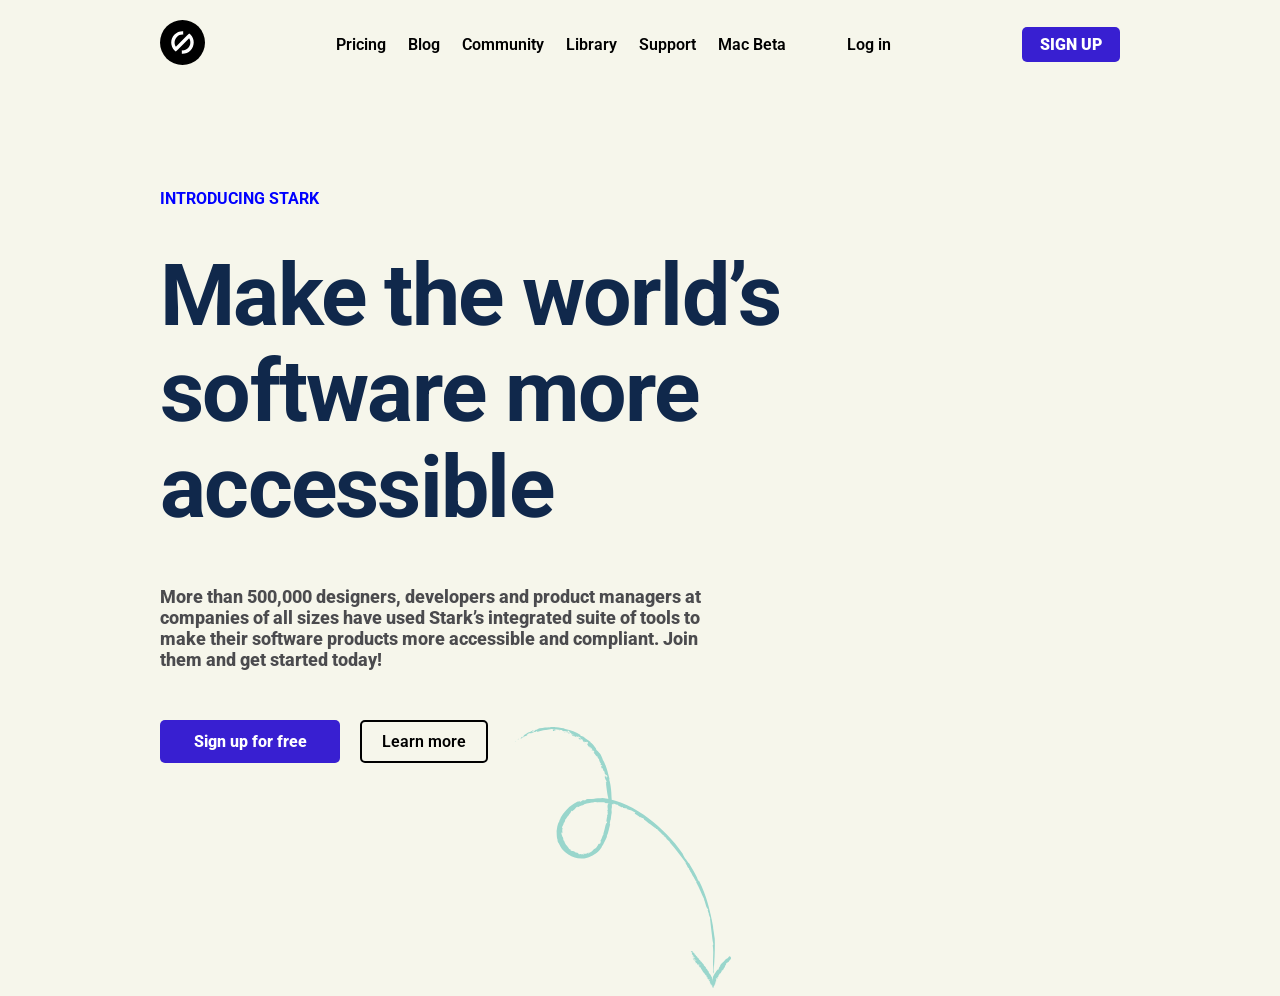
==== commit 181f2f7f: "finished hero section" ====
--- a/index.html
+++ b/index.html
@@ -45,7 +45,13 @@
                 <div class="buttons">
                     <a class="sign-up-for-free">Sign up for free</a>
                     <a class="learn-more">Learn more</a>
-                    <svg width="139" height="176" viewBox="0 0 139 176" fill="none" xmlns="http://www.w3.org/2000/svg" style="position: absolute; margin-left: 16px;"><path d="M0.89895 13.2281C-0.0336981 14.0858 1.57846 12.9981 0.371114 13.8654C0.363919 13.6594 0.491707 13.3799 0.89895 13.2281Z" fill="#99D6CC"></path><path d="M126.732 157.276C126.247 153.237 127.164 147.979 126.392 143.606C126.307 143.128 126.878 143.727 126.7 142.564C126.458 141.541 126.277 140.31 126.094 139.01C125.911 137.71 125.795 136.339 125.607 134.902C125.419 133.464 125.3 132.025 125.115 130.656C125.022 129.972 124.927 129.219 124.903 128.532C124.811 127.848 124.718 127.163 124.628 126.548L124.843 126.815C124.741 125.856 124.082 124.71 123.843 123.756C123.911 123.754 124.058 124.024 124.12 123.815C123.769 123.621 123.506 121.98 123.219 121.646C123.205 121.234 123.411 121.227 123.391 120.678L122.963 120.212C122.389 119.544 122.147 118.521 121.837 117.501C121.526 116.48 121.279 115.32 120.762 114.307C120.834 114.373 120.978 114.574 120.971 114.368C119.343 111.056 117.683 106.851 115.771 103.274C115.913 103.406 116.187 103.397 116.18 103.191C115.835 103.134 115.178 102.057 114.664 101.112C114.713 100.561 113.51 99.5713 113.126 98.4158L113.266 98.4797C112.555 97.817 112.739 97.1917 112.033 96.6664L111.943 96.0507C111.32 95.935 111.486 94.7604 110.848 94.2326L110.782 94.3036C110.282 93.771 110.265 93.2903 109.903 92.753L109.9 92.6843C108.962 91.4107 108.656 90.5276 108.389 90.7432C108.299 90.1275 109.325 91.9481 109.222 90.9891C106.05 86.7683 102.806 82.4812 99.2973 78.4785C99.0034 77.9387 98.7854 77.6025 98.7806 77.4652C98.4253 77.1338 97.3569 76.071 96.9353 75.8107C97.0774 75.9433 96.8546 75.4698 96.639 75.2023C96.0608 74.3974 95.6583 74.6865 95.0115 73.884C95.3621 74.078 95.5705 74.1395 95.5633 73.9335C94.7225 73.4816 93.8672 72.6176 93.0879 71.9573C93.2276 72.0212 93.4384 72.1513 93.5047 72.0802C92.453 71.4982 92.0098 70.6198 91.0955 70.033L91.5124 70.1559C90.4368 68.8871 90.8919 70.1088 89.8946 69.1123C90.1764 69.3087 90.1716 69.1714 90.2379 69.1003C88.9802 68.5255 87.4143 66.9988 86.2916 66.3504C86.3603 66.348 86.3603 66.348 86.3603 66.348C85.7965 65.9552 85.2279 65.425 84.5931 64.9659C84.027 64.5044 83.3235 64.0476 82.6911 63.6572C82.2646 63.2596 83.1621 63.3657 81.8262 62.5186C81.6322 62.8691 79.5807 61.2219 80.0926 62.0978C79.5975 61.7026 78.8916 61.1772 78.2568 60.7181C77.622 60.2589 76.9895 59.8685 76.5727 59.7455C77.1293 59.9324 76.2716 58.9997 77.2522 59.5155L76.6789 58.848C76.8825 58.7721 77.3824 59.3047 77.2354 59.0348C76.7451 58.7769 75.3454 58.0695 74.9238 57.8092C73.9504 57.4994 72.9179 57.4667 71.4518 56.8304C72.2144 57.01 71.2929 56.2171 71.7808 56.4064C71.0206 56.2954 70.1917 56.1868 69.4339 56.1445C68.9461 55.9553 69.4906 55.7988 68.7256 55.5505C68.7304 55.6878 68.3823 55.5625 68.1076 55.5721C67.9654 55.4395 66.0187 54.8199 65.9356 54.4103C65.7911 54.2091 66.7693 54.6562 66.2766 54.3297C65.3719 54.0175 65.2369 54.0909 64.3322 53.7788L64.3298 53.7101C63.7021 53.457 62.4588 53.2941 63.0226 53.687C63.4394 53.8099 62.9444 53.4147 63.5057 53.7389C63.0274 53.8243 61.9191 53.588 60.9481 53.3469C61.2914 53.3349 61.2891 53.2662 61.424 53.1928C60.0482 53.172 58.6676 53.014 57.2207 52.927C57.1592 53.1354 57.8291 52.6307 58.0399 52.7609C56.2329 52.2052 54.1871 52.6892 52.6619 52.3299C52.9366 52.3203 52.8089 52.5998 52.8065 52.5311C51.9114 52.4936 51.9729 52.2852 51.3572 52.3755C51.2814 52.1718 50.6042 52.4705 50.0573 52.5584C49.7874 52.7053 49.9175 52.4945 50.3958 52.409C49.9862 52.4921 48.9633 52.7341 47.803 52.9809C46.6428 53.2276 45.4163 53.5455 44.4597 53.7164C44.5308 53.7827 43.4536 54.4391 43.0464 54.5908L43.1055 54.3137C42.6934 54.3281 41.7513 54.9111 41.6091 54.7785C41.2777 55.1339 42.0164 54.6268 42.8284 54.2547C43.5718 53.8849 44.3838 53.5128 43.7778 53.8777C43.361 53.7548 42.3006 54.8919 42.4235 54.4751C42.0163 54.6268 41.6826 54.9135 41.2777 55.1339C40.8729 55.3543 40.5368 55.5723 40.1272 55.6553C40.3308 55.5795 40.5862 55.0205 39.9802 55.3855C38.903 56.0419 39.7151 55.6697 38.9102 56.2479L38.4439 56.6767C38.5198 56.8803 37.504 57.3283 38.051 57.2405C37.7739 57.1814 36.7184 58.4558 36.5667 58.0486L36.486 57.7076C36.086 58.0654 36.0341 58.5485 35.8425 58.9677C35.7738 58.9701 35.6388 59.0436 35.6364 58.9749C35.9255 59.3773 34.7062 59.9012 34.5952 60.6614C33.7289 61.4479 32.9576 62.9875 32.4865 63.279C32.2406 64.1126 32.061 64.8752 31.6114 65.7847C31.6729 65.5763 31.732 65.2992 31.6609 65.2329C31.3343 65.7256 31.3415 65.9316 31.2921 66.4834C31.2897 66.4147 31.0933 66.6966 30.8992 67.0472C30.7052 67.3977 30.516 67.8856 30.3219 68.2362C30.2844 69.1313 30.6182 68.8446 30.7603 68.9772C30.429 69.3325 30.4505 69.9506 30.4721 70.5686C30.4937 71.1866 30.6527 71.7999 30.3948 72.2902C30.3165 72.0179 30.1456 71.0613 30.0322 71.7528C29.9021 71.9636 29.9092 72.1696 29.9164 72.3756C29.9236 72.5817 29.9995 72.7853 30.0754 72.9889C30.1513 73.1925 30.2295 73.4648 30.3077 73.7371C30.386 74.0094 30.4643 74.2817 30.4739 74.5563L30.8053 74.201C30.6208 74.8262 31.4832 75.8962 31.0025 75.913C31.2205 76.2491 31.3963 77.3431 31.6614 77.0588C31.7468 77.5371 32.0406 78.0769 32.2634 78.5504C32.5549 79.0215 32.8488 79.5613 33.2752 79.9589C33.4884 80.1578 33.6354 80.4276 33.7799 80.6289C33.9932 80.8277 34.1377 81.0289 34.2822 81.2301C34.5713 81.6326 34.858 81.9663 34.9386 82.3073C35.0784 82.3712 35.2915 82.57 35.4313 82.6339C35.6421 82.764 35.7818 82.8279 35.777 82.6905C35.4856 82.2194 35.147 82.3688 35.0711 82.1651C35.2819 82.2953 35.4193 82.2905 35.4193 82.2905C35.8481 82.7568 36.2698 83.0171 35.5807 82.9724C36.0805 83.505 36.495 83.5593 36.9781 83.6112C37.1865 83.6726 37.4612 83.6631 37.6696 83.7245C37.9467 83.7836 38.2261 83.9114 38.6453 84.103C38.5104 84.1765 38.5863 84.3801 39.0718 84.5006L40.1067 84.602C41.1487 84.9094 40.6752 85.1322 40.6161 85.4093C41.2389 85.525 41.9991 85.636 42.3377 85.4867C42.5509 85.6855 42.828 85.7446 43.0388 85.8747C42.4798 85.6192 43.5833 85.7182 43.8556 85.6399C43.7869 85.6423 43.6521 85.7158 43.5834 85.7182C43.7255 85.8507 44.4074 85.6894 44.7508 85.6774C44.6749 85.4738 43.9195 85.5002 43.5051 85.4459C43.846 85.3652 44.3244 85.2798 44.6629 85.1304C44.5376 85.4786 45.6267 85.1655 46.105 85.0801C46.652 84.9922 46.64 84.6489 46.7774 84.6441C46.7798 84.7127 47.052 84.6345 47.1894 84.6297C47.3243 84.5562 47.4617 84.5514 47.3316 84.7622C47.1966 84.8357 46.8509 84.779 46.652 84.9922C46.9954 84.9802 47.0736 85.2525 47.746 84.8165C48.2147 84.4564 47.3882 84.4165 48.4087 84.1058C48.2099 84.319 48.2123 84.3877 48.0135 84.6009C48.3544 84.5202 48.6929 84.3709 48.9628 84.224L48.887 84.0204C49.0243 84.0156 48.9581 84.0866 49.0268 84.0842C49.0882 83.8758 49.4244 83.6578 49.6919 83.4422C49.9594 83.2266 50.2244 82.9423 50.2859 82.7339C50.4871 82.5894 50.6883 82.4448 50.9582 82.2979C51.1594 82.1534 51.4293 82.0064 51.6305 81.8619L51.5643 81.933C52.1017 81.5704 52.5608 80.9356 52.7476 80.379L52.75 80.4477C52.9465 80.1658 53.4056 79.531 53.5285 79.1142C54.125 78.4745 54.4995 79.3553 54.7407 78.3843C55.195 77.6121 55.0337 76.9302 54.6999 77.2169C55.6157 75.8785 55.8967 74.0811 56.7463 72.8138C56.7367 72.5391 56.6041 72.6813 56.7247 72.1958C57.5407 69.9671 57.7929 67.3456 58.6233 65.529C58.5786 66.2181 58.8317 65.5905 58.9714 65.6543C58.8812 65.0387 59.2933 65.0243 59.009 64.7592C58.803 64.7664 58.6632 64.7025 58.4788 65.3278C58.6368 63.9471 58.9059 61.8063 59.2228 61.039C59.0975 61.3871 59.0192 61.1148 59.0072 60.7715C59.3554 60.8968 59.5254 59.8596 59.4279 59.0379L59.2172 58.9078L59.4751 58.4175C59.3944 58.0765 59.0486 58.0198 59.2969 57.2548C59.3656 57.2524 59.5005 57.179 59.5644 57.0392C59.3983 56.22 59.1515 55.0597 59.395 54.1574C59.5252 53.9466 59.5843 53.6695 59.7144 53.4587C59.7 53.0467 59.4724 52.4358 59.4277 53.125C59.6497 51.6046 59.6161 50.6432 59.874 50.1529C59.0962 47.5674 58.7582 43.7976 58.378 40.7857L58.5178 40.8495C58.5577 40.0231 58.16 40.4495 58.2095 39.8977C58.4251 40.1652 58.4602 39.2014 58.7565 39.8099C58.7157 38.6425 58.2254 38.3846 57.993 37.6364C57.7846 37.5749 58.2182 38.1786 57.9411 38.1195C57.8677 37.9845 57.8149 36.4738 57.4005 36.4195C57.4596 36.1424 57.739 36.2701 57.8812 36.4027L57.5825 35.7256C57.7549 34.757 58.6773 37.5437 58.9161 36.5041L58.7572 35.8908C58.9392 35.1969 59.5014 37.515 59.2378 35.874C58.9392 35.1969 58.302 34.6691 58.326 35.3558C57.8636 33.9281 57.414 34.8376 57.0179 33.3389C57.0698 32.8558 57.4045 34.5629 57.5985 34.2124C57.6384 33.3859 57.0674 32.7871 56.9747 32.1028C57.0698 32.8558 56.5699 32.3232 56.3495 31.9183C56.252 31.0967 56.776 32.316 56.4629 31.2268C56.2521 31.0967 55.7378 30.1521 55.9063 31.04C55.416 30.7821 55.5909 29.8822 55.0934 29.4183C55.2139 28.9328 56.1546 30.275 55.8368 29.0485C55.6403 29.3304 54.8985 27.7749 54.7875 28.5351C54.702 28.0568 54.8346 27.9147 55.1875 28.1774C55.0925 27.4244 54.0408 26.8423 54.4385 26.4159L54.0903 26.2905C54.0831 26.0845 54.0025 25.7436 53.9881 25.3315C53.7629 24.7894 52.6969 23.7953 53.1041 23.6435C52.962 23.511 52.232 22.2989 52.2536 22.9169C52.5571 23.7314 52.9667 23.6483 52.851 24.2712C52.827 23.5845 52.1945 23.194 51.8392 22.8626L51.9717 22.7205C51.7585 22.5217 51.3936 21.9156 51.1852 21.8542C51.396 21.9843 51.3912 21.847 51.313 21.5747L50.8961 21.4517C50.1071 20.5167 51.0853 20.9638 50.3674 20.0951L51.0757 20.6891C50.9336 20.5566 50.8481 20.0783 50.4904 19.6782C50.1446 19.6216 49.7278 19.4986 49.4531 19.5082C48.958 19.113 49.4388 19.0962 48.8774 18.772L49.6496 19.2263C49.7893 19.2902 49.5569 18.542 48.9835 17.8745C48.5595 17.5455 47.65 17.096 48.2258 17.8322C47.9391 17.4984 47.5765 16.961 47.9933 17.084C47.214 16.4237 47.9343 17.3611 47.2284 16.8357C47.079 16.4971 46.4274 15.5573 46.0625 14.9513C46.4107 15.0766 46.6878 15.1357 47.0359 15.261C46.8938 15.1285 46.7517 14.9959 46.6095 14.8634C47.4432 15.1093 46.4554 14.3875 47.0071 14.437C46.7205 14.1032 46.2302 13.8453 45.8796 13.6513C46.1759 14.2597 45.8277 14.1344 45.3422 14.0138C44.8567 13.8933 44.3002 13.7064 44.3097 13.9811C43.6062 13.5244 43.5943 13.1811 43.5136 12.8401C43.433 12.4991 43.286 12.2293 42.3174 12.0568C42.4643 12.3267 41.6331 12.1495 42.545 12.6677C41.6994 12.0784 41.7209 12.6964 40.7994 11.9036C41.6355 12.2181 40.2165 10.9613 41.4694 11.3989C41.3344 11.4723 42.0355 11.8604 42.2439 11.9219C41.9548 11.5194 42.5753 11.5665 41.661 10.9796C41.0997 10.6555 40.2612 10.2722 40.2708 10.5469C40.1431 10.8264 41.1803 10.9964 40.631 11.0156C39.4444 10.507 39.4275 10.0263 38.748 10.2563C39.5154 10.5733 39.5274 10.9166 39.4635 11.0564C39.184 10.9286 38.907 10.8696 38.5588 10.7442L38.831 10.6659C37.5662 9.88505 38.2841 10.7538 37.024 10.1102L36.2399 9.31257C36.4435 9.2367 36.9338 9.4946 37.3506 9.61755C37.7698 9.80918 38.1203 10.0032 38.1084 9.65985C37.2675 9.20792 36.8603 9.35965 36.0882 8.90533C36.2966 8.96681 36.5736 9.02589 36.7133 9.08977C36.4339 8.96202 36.3364 8.14036 34.8895 8.05337C34.198 7.94001 34.6859 8.12924 34.5558 8.34005C33.0969 7.90971 32.6186 7.99516 31.65 7.82272C31.9127 7.46977 29.9851 7.39958 31.1501 7.29014C31.3633 7.48896 31.9886 7.67339 32.6801 7.78675C33.3053 7.97118 33.9968 8.08454 34.3378 8.00388C33.9729 7.39783 35.4533 8.44622 35.9244 8.15474C34.7402 7.71481 34.9342 7.36426 34.8536 7.0233C34.5054 6.89795 34.1621 6.90994 33.9561 6.91713C33.7573 7.13034 34.1741 7.25329 34.115 7.53038C32.791 7.02657 31.4791 6.86612 30.6574 6.96357C30.2382 6.77194 30.4346 6.49006 30.9888 6.60822C29.3311 6.39109 27.6023 6.10768 26.0157 5.95682C26.506 6.21472 26.0939 6.22911 25.6108 6.17723C25.1301 6.19401 24.6494 6.2108 24.9313 6.40722C25.7601 6.51579 26.4612 6.90383 25.9853 7.05796C25.5022 7.00608 25.9782 6.85195 25.7698 6.79047C25.0902 7.02047 24.7253 6.41441 24.1192 6.77935C25.6276 6.65792 24.4434 6.21799 24.7085 5.93371C23.6146 6.10942 24.7676 5.65663 23.6689 5.695C22.5749 5.87071 21.2773 6.12229 20.0484 6.37147C18.4618 6.22061 16.222 7.05513 14.9292 7.44405C14.1738 7.47043 14.5691 6.97534 13.7499 7.14146C12.8667 7.44732 14.5124 7.3211 13.1462 7.57507L13.21 7.43533C13.0088 7.57987 12.3932 7.67012 11.851 7.89532C11.2402 8.12292 10.7004 8.41679 10.6437 8.76254L10.8305 8.20598C10.5582 8.28424 10.4257 8.42638 10.2245 8.57092C10.151 8.43597 9.80763 8.44796 10.2125 8.22756C9.73176 8.24435 9.32698 8.46475 8.99082 8.68275C8.58598 8.90316 8.25217 9.18983 7.84733 9.41024C8.05335 9.40304 8.25938 9.39585 8.46539 9.38865C7.79307 9.82466 7.25332 10.1185 6.64487 10.4148C6.10509 10.7087 5.49665 11.0049 4.8954 11.5072L4.81946 11.3036L4.15433 11.9456C4.21101 11.5999 3.39894 11.972 3.14104 12.4623C3.66883 11.8251 4.19664 11.1878 4.72683 10.6193C5.33768 10.3917 4.26771 11.2541 4.74841 11.2373C5.16044 11.2229 6.30149 10.4268 6.35817 10.081C5.88467 10.3038 5.8871 10.3725 5.55573 10.7279C5.20518 10.5338 5.94611 10.0954 6.13774 9.6762C5.86785 9.82314 5.52935 9.97247 5.53415 10.1098C5.93179 9.68339 6.4029 9.39192 7.21017 8.88245C6.74386 9.31126 7.62215 8.86806 7.42333 9.08127C7.34267 8.74031 8.08365 8.3019 9.168 7.8515C9.6487 7.83472 10.1223 7.61191 10.6596 7.24937C11.1994 6.9555 11.8055 6.59056 12.4187 6.43164C12.0235 6.92673 11.4198 7.36034 10.7475 7.79635C11.5667 7.63023 11.6306 7.49049 12.4499 7.32437C12.7812 6.96902 12.9042 6.5522 13.9199 6.1042L14.0644 6.30541C15.0139 5.92848 14.9332 5.58752 16.1621 5.33834C18.35 4.98692 20.5403 4.70417 22.2571 4.64422L22.3329 4.84783C23.2089 4.33596 25.4184 4.60258 26.6545 4.55941C28.729 4.8995 31.3457 5.01439 32.2624 5.66993C34.1333 6.08588 35.7982 6.50903 37.4727 7.20686C39.1448 7.83602 40.7554 8.67359 42.4419 9.71478L41.6841 9.67249C42.378 9.85452 41.9731 10.0749 42.6032 10.3967C42.3165 10.0629 42.5936 10.122 42.9417 10.2474C43.2899 10.3727 43.7802 10.6306 44.0573 10.6897C45.3366 11.8826 47.2338 13.054 48.5035 13.9722L48.3734 14.183C49.8443 14.9567 50.8656 16.6399 51.9508 18.1834C52.0267 18.387 52.0411 18.799 52.4012 19.2677C53.3179 19.9233 53.6094 20.3944 54.6139 21.5969C54.9054 22.068 55.2728 22.7427 55.5715 23.4199C55.8701 24.097 56.1688 24.7741 56.3277 25.3874C58.5884 29.0899 59.4949 33.3899 60.6074 37.6826L60.4133 38.0332C61.1033 40.0717 61.3932 42.468 61.6097 44.7294C61.8262 46.9907 61.8367 49.2593 62.0364 51.04L61.6124 50.711C61.5134 51.8145 61.7722 53.3181 62.1059 53.0314C62.0094 54.2036 62.2753 55.9132 61.8873 56.6143C61.7907 57.7865 62.0063 58.054 61.9712 59.0178C61.572 61.3695 61.5321 62.1959 61.2655 64.4054L61.3837 63.8512C61.3054 63.5789 61.1657 63.5151 61.0475 64.0692C61.0763 64.8933 60.3952 67.0485 61.0579 66.3378C60.313 68.6327 60.0113 71.806 58.8472 73.9093C59.0484 73.7648 58.8616 74.3213 58.8712 74.596C58.1166 76.6163 56.8767 78.516 56.1764 80.1218C55.9113 80.4061 56.2235 79.5013 55.7692 80.2735C55.5113 80.7638 55.9113 80.4061 55.6558 80.965C54.7472 82.5094 53.4903 83.9284 52.0842 85.0088C50.6094 86.0916 48.9877 86.9046 47.4275 87.5091L46.3407 87.8908L45.1805 88.1376C44.7708 88.2207 44.4275 88.2326 44.0179 88.3157C43.6059 88.3301 43.2648 88.4108 42.8504 88.3565C41.271 88.4116 39.7482 88.121 38.358 87.6883C36.8991 87.258 35.568 86.5481 34.3032 85.7672C33.1046 84.9153 31.9722 83.9922 30.9748 82.9957L31.1122 82.9909C30.3376 82.468 29.6836 81.4595 29.1693 80.5148C28.655 79.5702 28.2781 78.6208 27.7072 78.022C27.6217 77.5437 27.2352 76.3196 27.5195 76.5847C27.1521 75.9099 26.9764 74.816 26.938 73.7172C26.9188 73.1679 26.8972 72.5498 26.8781 72.0005C26.8685 71.7258 26.8589 71.4511 26.8469 71.1077C26.8373 70.833 26.8277 70.5584 26.8181 70.2837C26.8253 70.4897 26.8301 70.627 26.8373 70.833C27.175 68.6898 27.3139 66.7598 28.3407 64.6613C28.2792 64.8697 28.1563 65.2866 28.2297 65.4215C28.4924 65.0686 28.5419 64.5168 28.6648 64.1C28.7854 63.6145 28.9108 63.2663 29.2493 63.117C29.4409 62.6978 29.1663 62.7074 29.0386 62.9868C30.2003 60.8149 31.7078 58.6996 33.4995 56.8494C35.2913 54.9991 37.4385 53.4803 39.7349 52.3C41.5012 51.6883 41.577 51.8919 41.6505 52.0269C41.6553 52.1642 41.5204 52.2377 42.8036 51.5741C43.0783 51.5645 42.9313 51.2946 43.0047 51.4295C43.4783 51.2067 43.959 51.19 44.3734 51.2442C44.7878 51.2985 45.1312 51.2865 45.4674 51.0685C45.1144 50.8058 45.9385 50.7771 45.9313 50.571C46.4806 50.5519 46.8903 50.4688 47.3023 50.4544C47.6457 50.4424 47.989 50.4304 48.2637 50.4208C48.8818 50.3992 49.3625 50.3825 50.248 50.1453L50.1178 50.3561C52.0901 49.7372 54.4393 50.0677 56.2152 49.7306C61.804 50.2918 67.0239 52.1034 71.8486 54.4101C76.6732 56.7168 81.1713 59.5162 85.4067 62.6685C93.7426 69.0467 101.148 76.3512 107.162 85.1481C108.274 87.447 108.347 87.5819 110.003 89.7242C109.864 89.6603 109.79 89.5254 109.797 89.7314C110.207 89.6484 110.885 91.3436 111.299 91.3978C113.342 94.7643 115.169 97.8632 116.947 101.514C116.653 100.974 116.234 100.783 116.601 101.457L117.172 102.056L117.108 102.196C117.4 102.667 117.826 103.065 117.669 102.52C120.028 107.044 121.775 111.796 123.181 116.629C124.588 121.461 125.651 126.306 126.51 131.226C126.619 132.391 126.807 133.828 127.063 135.263C127.251 136.701 127.51 138.204 127.69 139.435C127.825 143.281 127.743 146.859 127.596 150.508C127.448 154.157 127.161 157.743 126.883 161.603C126.883 161.603 126.668 161.335 126.506 160.653C126.823 159.886 126.719 158.858 126.732 157.276Z" fill="#99D6CC"></path><path d="M2.03041 12.1573C2.37375 12.1453 3.11231 11.6382 2.72188 12.2707C2.51348 12.2092 2.0376 12.3633 2.03041 12.1573Z" fill="#99D6CC"></path><path d="M23.823 6.17091C23.8206 6.10224 24.1687 6.22759 24.2398 6.29386C23.9651 6.30345 23.6952 6.45039 23.4868 6.38891C23.7615 6.37932 23.6881 6.24437 23.823 6.17091Z" fill="#99D6CC"></path><path d="M29.4804 6.72964C29.3479 6.87178 28.1781 6.84388 27.4179 6.73291C28.107 6.7776 28.7913 6.68495 29.4804 6.72964Z" fill="#99D6CC"></path><path d="M34.4281 8.61951C34.7811 8.88221 34.6461 8.95567 34.0871 8.70017C34.0847 8.6315 34.2931 8.69298 34.4281 8.61951Z" fill="#99D6CC"></path><path d="M34.9015 8.39675C35.3183 8.5197 35.4629 8.72092 35.6737 8.85107C35.6689 8.71373 34.634 8.61236 34.9015 8.39675Z" fill="#99D6CC"></path><path d="M44.5278 14.3173C44.7386 14.4475 45.3 14.7716 45.3782 15.0439C45.2313 14.774 44.2531 14.3269 44.5278 14.3173Z" fill="#99D6CC"></path><path d="M48.5644 17.6828C48.6379 17.8178 48.709 17.8841 48.8511 18.0166C48.9981 18.2865 48.7186 18.1587 48.5053 17.9599L48.5644 17.6828Z" fill="#99D6CC"></path><path d="M30.2934 73.3251C30.3006 73.5311 30.3741 73.666 30.45 73.8696L30.3102 73.8058C30.303 73.5997 30.2982 73.4624 30.2934 73.3251Z" fill="#99D6CC"></path><path d="M60.1903 53.3046C60.8108 53.3517 60.5433 53.5673 60.6119 53.5649C60.1288 53.513 60.8843 53.4866 60.1903 53.3046Z" fill="#99D6CC"></path><path d="M81.6322 62.8691L81.4924 62.8052L81.7576 62.521L81.6322 62.8691Z" fill="#99D6CC"></path><path d="M113.31 147.019C113.171 146.955 113.183 147.299 113.173 147.024C113.239 146.953 113.377 146.948 113.31 147.019Z" fill="#99D6CC"></path><path d="M138.02 151.726C138.26 152.68 137.161 152.718 137.188 153.474C137.19 153.542 136.832 153.142 136.84 153.348C136.939 154.239 136.061 154.682 135.244 154.917L135.171 154.782C135.036 154.855 135.256 155.26 135.121 155.333C135.05 155.267 135.048 155.198 134.91 155.203C135.124 155.402 134.851 155.48 134.996 155.681C134.858 155.686 134.716 155.554 134.577 155.49L134.792 155.757C135.226 156.361 134.395 156.184 134.48 156.662C134.409 156.596 134.407 156.527 134.338 156.53C134.362 157.216 133.964 157.643 133.709 158.202C133.638 158.135 133.496 158.003 133.356 157.939C133.569 158.138 133.576 158.344 133.512 158.483C133.233 158.356 133.595 158.893 133.321 158.903L133.25 158.836C133.465 159.104 132.977 158.915 133.262 159.18L132.985 159.121C133.34 159.452 132.71 159.13 132.786 159.334L132.857 159.4C132.862 159.538 132.653 159.476 132.658 159.613L132.589 159.616C132.53 159.893 132.253 159.834 132.604 160.028C132.324 159.9 132.594 159.753 132.246 159.628C132.137 160.457 131.676 161.023 131.283 161.587C131.146 161.591 131.077 161.594 130.937 161.53C130.94 161.599 130.81 161.809 130.952 161.942L130.743 161.88C130.537 161.888 130.961 162.217 130.755 162.224C130.684 162.158 130.611 162.023 130.471 161.959C130.618 162.229 130.483 162.302 130.49 162.508C130.419 162.442 130.419 162.442 130.348 162.376C130.497 162.714 130.149 162.589 130.225 162.792L130.083 162.66C129.742 162.74 130.436 162.922 130.164 163.001C130.161 162.932 130.09 162.866 130.021 162.868C130.239 163.204 129.972 163.42 129.979 163.626L129.908 163.56C129.847 163.768 129.643 163.844 129.653 164.119C129.515 164.123 129.231 163.858 129.17 164.067C129.52 164.261 129.115 164.481 129.601 164.602C129.468 164.744 129.198 164.891 129.203 165.028C129.13 164.893 128.715 164.839 128.779 164.699L128.502 164.64C128.36 164.508 128.637 164.567 128.428 164.505C128.431 164.574 128.44 164.849 128.372 164.851C128.519 165.121 128.808 165.523 128.68 165.803C128.604 165.599 128.327 165.54 128.322 165.403C128.469 165.673 128.55 166.014 128.699 166.352C128.633 166.423 128.484 166.085 128.491 166.291C128.562 166.357 128.567 166.494 128.64 166.629C128.572 166.632 128.52 167.115 128.231 166.712C128.157 166.577 128.223 166.506 128.152 166.44C128.088 166.58 128.162 166.715 128.098 166.854L128.096 166.786C128.027 166.788 128.044 167.269 128.186 167.401C128.252 167.33 128.039 167.132 128.179 167.195C128.259 167.536 128.2 167.813 128.07 168.024C128.065 167.887 128.061 167.75 127.985 167.546C128.006 168.164 127.883 168.581 127.763 169.066C127.841 169.339 127.741 168.448 127.746 168.586C127.606 168.522 127.549 168.868 127.49 169.145C127.431 169.422 127.372 169.699 127.228 169.498C127.223 169.36 127.313 169.976 127.24 169.841C127.176 169.981 127.088 169.434 127.098 169.708C127.088 169.434 127.036 169.917 126.975 170.125C126.984 170.4 126.97 169.988 127.034 169.848C126.975 170.125 126.856 170.679 126.662 171.03C126.589 170.895 126.513 170.691 126.435 170.419C126.442 170.625 126.248 170.976 126.243 170.838L126.298 170.424C126.286 170.08 126.151 170.154 126.205 169.74C126.143 169.948 126.214 170.014 126.352 170.009C126.42 170.007 126.558 170.002 126.425 170.144C126.408 169.664 126.234 170.564 126.283 170.012C126.21 169.877 126.084 170.225 125.994 169.609C125.999 169.747 126.115 169.124 126.044 169.058C125.901 168.925 125.98 169.197 125.84 169.133L125.774 169.205C125.719 169.619 125.695 168.932 125.646 169.484C125.703 169.138 125.433 169.285 125.551 168.731L125.674 168.314C125.603 168.248 125.48 168.665 125.347 168.807C125.345 168.738 125.34 168.601 125.406 168.53C125.224 169.224 125.328 168.258 125.065 168.61C125.049 168.13 124.769 168.002 124.892 167.585C124.755 167.59 124.549 167.597 124.47 167.325C124.539 167.323 124.541 167.391 124.605 167.251C124.596 166.977 124.532 167.116 124.461 167.05C124.527 166.979 124.513 166.567 124.572 166.29C124.366 166.297 124.236 166.508 124.103 166.65C124.231 166.371 124.091 166.307 124.02 166.241C123.88 166.177 123.741 166.113 123.871 165.902C123.939 165.9 124.216 165.959 124.209 165.753C124.538 165.329 123.795 165.698 123.851 165.353C123.717 165.426 123.65 165.497 123.515 165.571C123.645 165.36 123.167 165.445 123.572 165.225C123.435 165.23 123.562 164.95 123.226 165.168C123.349 164.751 122.658 164.638 123.19 164.138C123.122 164.14 123.117 164.003 122.984 164.145C122.852 164.287 123.19 164.138 123.058 164.28C123.058 164.28 122.92 164.285 122.854 164.356C122.918 164.216 122.847 164.15 123.188 164.069C123.316 163.79 122.506 164.231 122.494 163.887C122.629 163.814 122.695 163.743 122.627 163.745L122.283 163.757C122.276 163.551 122.548 163.473 122.818 163.326C122.747 163.26 122.676 163.193 122.472 163.269L122.737 162.985C122.539 163.198 122.531 162.992 122.463 162.995L122.531 162.992C122.598 162.921 122.527 162.855 122.458 162.857C122.323 162.931 122.328 163.068 122.33 163.137C122.193 163.142 122.19 163.073 122.053 163.078C122.323 162.931 122.115 162.869 122.112 162.801C122.11 162.732 121.838 162.81 121.838 162.81C121.972 162.737 121.764 162.675 121.97 162.668C122.039 162.666 121.906 162.808 122.044 162.803C122.11 162.732 122.311 162.587 122.105 162.595C121.968 162.599 121.634 162.886 121.695 162.678C121.764 162.675 121.899 162.602 121.968 162.599L122.029 162.391L121.828 162.536C121.894 162.464 121.894 162.464 121.894 162.464C121.622 162.543 121.683 162.334 121.411 162.413C121.34 162.346 121.473 162.204 121.47 162.136C121.534 161.996 121.394 161.932 121.188 161.939L121.257 161.937C121.255 161.868 121.184 161.802 120.978 161.809C121.039 161.601 121.716 161.302 121.441 161.311C121.368 161.176 120.963 161.397 120.828 161.47C120.819 161.196 120.407 161.21 120.598 160.791C120.53 160.793 120.463 160.864 120.395 160.867C120.314 160.526 119.76 160.408 120.018 159.917C120.155 159.913 120.219 159.773 120.354 159.699C120.15 159.775 120.484 159.489 120.148 159.706C119.947 159.851 119.878 159.853 119.814 159.993C119.603 159.863 119.459 159.662 119.589 159.451C119.523 159.522 119.454 159.524 119.385 159.527C119.724 159.378 119.648 159.174 119.511 159.179L119.307 159.255L119.437 159.044C119.368 159.046 119.032 159.264 119.162 159.053C119.229 158.982 119.297 158.98 119.364 158.909C119.158 158.916 118.814 158.928 118.876 158.72L119.072 158.438C119.004 158.44 118.797 158.447 118.802 158.585C118.861 158.308 118.788 158.173 118.987 157.959C118.231 157.986 117.942 157.583 117.724 157.247L117.859 157.174C117.921 156.965 117.587 157.252 117.653 157.181C117.788 157.107 117.85 156.899 118.056 156.892C118.117 156.683 117.712 156.904 117.573 156.84C117.369 156.916 117.71 156.835 117.509 156.98C117.44 156.982 117.499 156.705 117.229 156.852C117.295 156.781 117.497 156.636 117.632 156.563L117.426 156.57C117.691 156.286 118.107 156.409 118.439 156.053L118.368 155.987C118.564 155.705 118.848 155.97 118.77 155.698C118.564 155.705 118.159 155.926 118.095 156.065C117.885 155.935 117.421 156.433 117.276 156.232C117.409 156.089 117.418 156.364 117.617 156.151C117.747 155.94 117.409 156.089 117.404 155.952C117.34 156.092 117.07 156.239 116.931 156.175C116.992 155.966 117.203 156.097 117.127 155.893C116.992 155.966 116.784 155.905 116.722 156.113C116.317 156.334 116.715 155.907 116.376 156.057C116.575 155.843 117.056 155.827 117.046 155.552C116.847 155.765 116.634 155.566 116.303 155.922C116.3 155.853 116.502 155.709 116.705 155.633C116.767 155.424 116.158 155.721 116.558 155.363L116.288 155.51C116.355 155.439 116.352 155.37 116.485 155.228C116.414 155.162 116.004 155.245 116.338 154.958C116.269 154.96 116.193 154.757 115.997 155.039C115.936 155.247 116.272 155.029 115.938 155.316C116.134 155.034 115.796 155.183 115.658 155.188L115.793 155.114C115.725 155.117 115.722 155.048 115.519 155.124C115.587 155.122 115.72 154.98 115.72 154.98L115.519 155.124C115.31 155.063 115.852 154.837 115.71 154.705L115.916 154.698C115.848 154.7 116.046 154.487 115.909 154.492C115.706 154.567 115.436 154.714 115.301 154.788C115.163 154.793 115.5 154.575 115.227 154.653L115.5 154.575C115.568 154.572 115.765 154.29 115.691 154.155C115.554 154.16 115.213 154.241 115.218 154.378C115.147 154.312 115.21 154.172 115.414 154.096C115.274 154.033 115.213 154.241 115.007 154.248C115.071 154.108 115.198 153.829 115.329 153.618L115.736 153.466L115.665 153.4C116.006 153.319 115.795 153.189 116.133 153.04C116.131 152.971 115.994 152.976 115.925 152.978C115.596 153.402 115.248 153.277 114.845 153.566C114.566 153.438 115.712 152.78 114.964 153.012C114.9 153.152 114.49 153.235 114.699 153.296C114.625 153.161 114.225 153.519 114.284 153.242C114.49 153.235 114.613 152.818 114.956 152.806C114.821 152.879 114.893 152.946 114.961 152.943C115.094 152.801 115.364 152.654 115.29 152.519C115.219 152.453 115.148 152.387 114.947 152.531C114.746 152.676 115.087 152.595 114.817 152.742C114.608 152.681 114.942 152.394 114.537 152.614C114.608 152.681 114.409 152.894 114.275 152.967L114.135 152.903L114.27 152.83C114.26 152.555 113.931 152.979 113.855 152.776L114.12 152.491C114.39 152.344 114.201 152.832 114.601 152.475C114.528 152.34 114.326 152.484 114.319 152.278C114.388 152.276 114.388 152.276 114.457 152.273C114.454 152.205 114.989 151.774 114.511 151.859C114.305 151.866 114.376 151.932 114.175 152.077C114.033 151.944 113.829 152.02 113.687 151.888C114.023 151.67 113.542 151.687 113.95 151.535C113.819 151.746 114.033 151.944 114.371 151.795C114.703 151.44 114.447 151.999 114.781 151.712C114.707 151.577 115.041 151.29 115.242 151.146C115.24 151.077 115.105 151.151 115.036 151.153C114.835 151.298 114.837 151.366 114.636 151.511C114.56 151.307 114.352 151.246 114.08 151.324C114.144 151.184 114.345 151.04 114.416 151.106C114.205 150.976 114.06 150.775 114.051 150.5C113.788 150.853 113.84 150.37 113.575 150.654C113.58 150.791 113.383 151.073 113.18 151.149C113.177 151.08 113.312 151.007 113.379 150.936C113.106 151.014 113.573 150.585 113.234 150.735C113.442 150.796 113.705 150.443 113.975 150.296C113.7 150.306 114.176 150.152 114.103 150.017C113.828 150.026 113.62 149.965 113.477 149.832C113.603 149.484 113.12 149.432 113.044 149.229C113.105 149.02 113.444 148.871 113.439 148.734C113.368 148.667 113.176 149.087 113.167 148.812L113.236 148.81C113.098 148.814 113.221 148.398 112.75 148.689L113.086 148.471C113.084 148.402 113.018 148.473 112.949 148.476C113.084 148.402 113.148 148.263 113.216 148.26C113.344 147.981 113.006 148.13 112.932 147.995L112.802 148.206C112.525 148.147 112.584 147.87 112.444 147.806L112.645 147.661L112.439 147.669C112.641 147.524 112.704 147.384 112.501 147.46L113.185 147.367C113.121 147.507 112.913 147.446 112.714 147.659C112.581 147.801 112.724 147.934 112.925 147.789C112.922 147.72 112.854 147.723 112.716 147.728C112.984 147.512 113.055 147.578 113.259 147.502C113.19 147.505 113.254 147.365 113.188 147.436C113.391 147.36 113.462 147.427 113.536 147.561C113.398 147.566 113.403 147.704 113.337 147.775C113.607 147.628 113.744 147.623 113.751 147.829C113.555 148.111 114.1 147.954 114.175 148.158C113.906 148.305 113.633 148.383 113.493 148.319C113.432 148.528 113.565 148.386 113.503 148.594C113.707 148.518 114.043 148.3 114.183 148.364L113.981 148.508C114.19 148.57 114.389 148.357 114.462 148.492C114.54 148.764 114.756 149.031 114.832 149.235L114.631 149.38C115.104 149.157 115.052 149.64 115.327 149.63C115.339 149.974 115.891 150.023 115.697 150.374C116.121 150.703 116.542 150.963 116.765 151.437L116.426 151.586C116.699 151.508 116.294 151.728 116.434 151.792C116.564 151.581 116.775 151.711 116.978 151.635C116.922 151.981 117.336 152.035 117.613 152.094L117.412 152.239C117.89 152.154 117.699 152.573 117.845 152.843C117.779 152.914 117.647 153.056 117.718 153.122C118.127 153.039 118.13 153.108 118.407 153.167C118.48 153.302 118.559 153.574 118.566 153.78C119.328 153.96 119.352 154.646 119.982 154.968L119.783 155.181C120.546 155.361 120.577 156.254 121.068 156.512L120.663 156.732C120.601 156.94 120.947 156.997 121.214 156.782C121.153 156.99 121.634 156.973 121.369 157.257C121.376 157.463 121.646 157.317 121.785 157.38C121.797 157.724 121.937 157.788 122.153 158.055L122.15 157.986C122.082 157.989 121.88 158.133 121.883 158.202C122.02 158.197 122.035 158.609 122.366 158.254C122.243 158.671 123.003 158.782 122.814 159.27C122.949 159.196 123.018 159.194 123.086 159.191C123.233 159.461 123.108 159.809 123.456 159.935C123.39 160.006 123.184 160.013 123.255 160.079C123.323 160.077 123.39 160.006 123.527 160.001C124.017 160.259 123.767 160.955 124.053 161.289C124.691 161.817 124.921 162.496 125.354 163.1L125.288 163.171C125.769 163.154 125.175 163.863 125.856 163.701C125.79 163.772 125.932 163.905 125.729 163.981C125.797 163.978 125.868 164.045 125.871 164.113C125.873 164.182 125.873 164.182 125.873 164.182C125.876 164.251 125.809 164.322 126.013 164.246C126.013 164.246 126.013 164.246 125.944 164.248C125.817 164.528 126.084 164.312 125.956 164.592C125.959 164.66 125.89 164.663 125.824 164.734C125.696 165.013 126.155 164.378 125.831 164.94L125.959 164.66C125.966 164.866 126.037 164.932 126.106 164.93C126.174 164.928 126.241 164.857 126.307 164.786C126.331 165.472 126.227 166.438 126.274 165.818C126.281 166.024 126.331 165.472 126.269 165.681C126.328 165.404 126.313 166.917 126.296 166.436C126.289 166.23 126.286 166.161 126.284 166.093C126.279 165.955 126.279 165.955 126.269 165.681C126.35 166.022 126.367 166.502 126.416 165.951L126.428 166.294C126.411 165.813 126.475 165.674 126.468 165.467C126.463 165.33 126.525 165.122 126.442 164.712C126.695 164.084 126.155 164.378 127.125 162.626C127.977 161.427 128.55 160.101 129.615 159.101C130.164 159.082 130.162 159.013 130.216 158.599C130.287 158.665 130.287 158.665 130.358 158.731C130.076 158.535 130.488 158.52 130.204 158.255C130.602 157.829 130.793 157.41 131.12 156.917C131.122 156.986 131.338 157.253 131.333 157.116L131.189 156.915L131.26 156.981C131.257 156.912 131.181 156.708 131.044 156.713C131.617 155.387 133.037 154.719 133.823 153.591C134.161 153.442 134.351 152.954 134.478 152.674C135.492 152.158 136.439 151.712 136.883 150.665C137.499 150.575 138.143 151.309 138.02 151.726Z" fill="#99D6CC"></path><path d="M113.453 147.152C113.32 147.294 113.325 147.431 113.053 147.51C113.256 147.434 113.32 147.294 113.453 147.152Z" fill="#99D6CC"></path><path d="M113.994 150.846C114.063 150.843 113.997 150.914 113.93 150.985C113.93 150.985 113.727 151.061 113.791 150.922C113.859 150.919 113.926 150.848 113.994 150.846Z" fill="#99D6CC"></path><path d="M114.43 151.518C114.295 151.592 114.087 151.53 114.016 151.464L114.43 151.518Z" fill="#99D6CC"></path><path d="M114.329 152.553C114.265 152.693 114.196 152.695 114.125 152.629C114.191 152.558 114.26 152.555 114.329 152.553Z" fill="#99D6CC"></path><path d="M114.665 152.335C114.736 152.401 114.67 152.472 114.603 152.543C114.67 152.472 114.395 152.482 114.665 152.335Z" fill="#99D6CC"></path><path d="M115.203 153.966C115.203 153.966 115.409 153.959 115.277 154.101C115.409 153.959 115 154.042 115.203 153.966Z" fill="#99D6CC"></path><path d="M115.907 154.423C115.912 154.56 115.774 154.565 115.774 154.565L115.907 154.423Z" fill="#99D6CC"></path><path d="M123.866 165.765L123.726 165.701L123.861 165.627L123.866 165.765Z" fill="#99D6CC"></path><path d="M128.229 168.637C128.219 168.363 128.302 168.772 128.371 168.77C128.307 168.91 128.293 168.498 128.229 168.637Z" fill="#99D6CC"></path></svg>
+                    <!-- <img src="https://s12.aconvert.com/convert/p3r68-cdx67/oqdiw9kbe4/image.svg" alt=""> -->
+
+
+                    <div>
+                        <svg width="239" height="276" viewBox="0 0 139 176" fill="none" xmlns="http://www.w3.org/2000/svg" style="position: absolute; margin-left: 16px;"><path d="M0.89895 13.2281C-0.0336981 14.0858 1.57846 12.9981 0.371114 13.8654C0.363919 13.6594 0.491707 13.3799 0.89895 13.2281Z" fill="#99D6CC"></path><path d="M126.732 157.276C126.247 153.237 127.164 147.979 126.392 143.606C126.307 143.128 126.878 143.727 126.7 142.564C126.458 141.541 126.277 140.31 126.094 139.01C125.911 137.71 125.795 136.339 125.607 134.902C125.419 133.464 125.3 132.025 125.115 130.656C125.022 129.972 124.927 129.219 124.903 128.532C124.811 127.848 124.718 127.163 124.628 126.548L124.843 126.815C124.741 125.856 124.082 124.71 123.843 123.756C123.911 123.754 124.058 124.024 124.12 123.815C123.769 123.621 123.506 121.98 123.219 121.646C123.205 121.234 123.411 121.227 123.391 120.678L122.963 120.212C122.389 119.544 122.147 118.521 121.837 117.501C121.526 116.48 121.279 115.32 120.762 114.307C120.834 114.373 120.978 114.574 120.971 114.368C119.343 111.056 117.683 106.851 115.771 103.274C115.913 103.406 116.187 103.397 116.18 103.191C115.835 103.134 115.178 102.057 114.664 101.112C114.713 100.561 113.51 99.5713 113.126 98.4158L113.266 98.4797C112.555 97.817 112.739 97.1917 112.033 96.6664L111.943 96.0507C111.32 95.935 111.486 94.7604 110.848 94.2326L110.782 94.3036C110.282 93.771 110.265 93.2903 109.903 92.753L109.9 92.6843C108.962 91.4107 108.656 90.5276 108.389 90.7432C108.299 90.1275 109.325 91.9481 109.222 90.9891C106.05 86.7683 102.806 82.4812 99.2973 78.4785C99.0034 77.9387 98.7854 77.6025 98.7806 77.4652C98.4253 77.1338 97.3569 76.071 96.9353 75.8107C97.0774 75.9433 96.8546 75.4698 96.639 75.2023C96.0608 74.3974 95.6583 74.6865 95.0115 73.884C95.3621 74.078 95.5705 74.1395 95.5633 73.9335C94.7225 73.4816 93.8672 72.6176 93.0879 71.9573C93.2276 72.0212 93.4384 72.1513 93.5047 72.0802C92.453 71.4982 92.0098 70.6198 91.0955 70.033L91.5124 70.1559C90.4368 68.8871 90.8919 70.1088 89.8946 69.1123C90.1764 69.3087 90.1716 69.1714 90.2379 69.1003C88.9802 68.5255 87.4143 66.9988 86.2916 66.3504C86.3603 66.348 86.3603 66.348 86.3603 66.348C85.7965 65.9552 85.2279 65.425 84.5931 64.9659C84.027 64.5044 83.3235 64.0476 82.6911 63.6572C82.2646 63.2596 83.1621 63.3657 81.8262 62.5186C81.6322 62.8691 79.5807 61.2219 80.0926 62.0978C79.5975 61.7026 78.8916 61.1772 78.2568 60.7181C77.622 60.2589 76.9895 59.8685 76.5727 59.7455C77.1293 59.9324 76.2716 58.9997 77.2522 59.5155L76.6789 58.848C76.8825 58.7721 77.3824 59.3047 77.2354 59.0348C76.7451 58.7769 75.3454 58.0695 74.9238 57.8092C73.9504 57.4994 72.9179 57.4667 71.4518 56.8304C72.2144 57.01 71.2929 56.2171 71.7808 56.4064C71.0206 56.2954 70.1917 56.1868 69.4339 56.1445C68.9461 55.9553 69.4906 55.7988 68.7256 55.5505C68.7304 55.6878 68.3823 55.5625 68.1076 55.5721C67.9654 55.4395 66.0187 54.8199 65.9356 54.4103C65.7911 54.2091 66.7693 54.6562 66.2766 54.3297C65.3719 54.0175 65.2369 54.0909 64.3322 53.7788L64.3298 53.7101C63.7021 53.457 62.4588 53.2941 63.0226 53.687C63.4394 53.8099 62.9444 53.4147 63.5057 53.7389C63.0274 53.8243 61.9191 53.588 60.9481 53.3469C61.2914 53.3349 61.2891 53.2662 61.424 53.1928C60.0482 53.172 58.6676 53.014 57.2207 52.927C57.1592 53.1354 57.8291 52.6307 58.0399 52.7609C56.2329 52.2052 54.1871 52.6892 52.6619 52.3299C52.9366 52.3203 52.8089 52.5998 52.8065 52.5311C51.9114 52.4936 51.9729 52.2852 51.3572 52.3755C51.2814 52.1718 50.6042 52.4705 50.0573 52.5584C49.7874 52.7053 49.9175 52.4945 50.3958 52.409C49.9862 52.4921 48.9633 52.7341 47.803 52.9809C46.6428 53.2276 45.4163 53.5455 44.4597 53.7164C44.5308 53.7827 43.4536 54.4391 43.0464 54.5908L43.1055 54.3137C42.6934 54.3281 41.7513 54.9111 41.6091 54.7785C41.2777 55.1339 42.0164 54.6268 42.8284 54.2547C43.5718 53.8849 44.3838 53.5128 43.7778 53.8777C43.361 53.7548 42.3006 54.8919 42.4235 54.4751C42.0163 54.6268 41.6826 54.9135 41.2777 55.1339C40.8729 55.3543 40.5368 55.5723 40.1272 55.6553C40.3308 55.5795 40.5862 55.0205 39.9802 55.3855C38.903 56.0419 39.7151 55.6697 38.9102 56.2479L38.4439 56.6767C38.5198 56.8803 37.504 57.3283 38.051 57.2405C37.7739 57.1814 36.7184 58.4558 36.5667 58.0486L36.486 57.7076C36.086 58.0654 36.0341 58.5485 35.8425 58.9677C35.7738 58.9701 35.6388 59.0436 35.6364 58.9749C35.9255 59.3773 34.7062 59.9012 34.5952 60.6614C33.7289 61.4479 32.9576 62.9875 32.4865 63.279C32.2406 64.1126 32.061 64.8752 31.6114 65.7847C31.6729 65.5763 31.732 65.2992 31.6609 65.2329C31.3343 65.7256 31.3415 65.9316 31.2921 66.4834C31.2897 66.4147 31.0933 66.6966 30.8992 67.0472C30.7052 67.3977 30.516 67.8856 30.3219 68.2362C30.2844 69.1313 30.6182 68.8446 30.7603 68.9772C30.429 69.3325 30.4505 69.9506 30.4721 70.5686C30.4937 71.1866 30.6527 71.7999 30.3948 72.2902C30.3165 72.0179 30.1456 71.0613 30.0322 71.7528C29.9021 71.9636 29.9092 72.1696 29.9164 72.3756C29.9236 72.5817 29.9995 72.7853 30.0754 72.9889C30.1513 73.1925 30.2295 73.4648 30.3077 73.7371C30.386 74.0094 30.4643 74.2817 30.4739 74.5563L30.8053 74.201C30.6208 74.8262 31.4832 75.8962 31.0025 75.913C31.2205 76.2491 31.3963 77.3431 31.6614 77.0588C31.7468 77.5371 32.0406 78.0769 32.2634 78.5504C32.5549 79.0215 32.8488 79.5613 33.2752 79.9589C33.4884 80.1578 33.6354 80.4276 33.7799 80.6289C33.9932 80.8277 34.1377 81.0289 34.2822 81.2301C34.5713 81.6326 34.858 81.9663 34.9386 82.3073C35.0784 82.3712 35.2915 82.57 35.4313 82.6339C35.6421 82.764 35.7818 82.8279 35.777 82.6905C35.4856 82.2194 35.147 82.3688 35.0711 82.1651C35.2819 82.2953 35.4193 82.2905 35.4193 82.2905C35.8481 82.7568 36.2698 83.0171 35.5807 82.9724C36.0805 83.505 36.495 83.5593 36.9781 83.6112C37.1865 83.6726 37.4612 83.6631 37.6696 83.7245C37.9467 83.7836 38.2261 83.9114 38.6453 84.103C38.5104 84.1765 38.5863 84.3801 39.0718 84.5006L40.1067 84.602C41.1487 84.9094 40.6752 85.1322 40.6161 85.4093C41.2389 85.525 41.9991 85.636 42.3377 85.4867C42.5509 85.6855 42.828 85.7446 43.0388 85.8747C42.4798 85.6192 43.5833 85.7182 43.8556 85.6399C43.7869 85.6423 43.6521 85.7158 43.5834 85.7182C43.7255 85.8507 44.4074 85.6894 44.7508 85.6774C44.6749 85.4738 43.9195 85.5002 43.5051 85.4459C43.846 85.3652 44.3244 85.2798 44.6629 85.1304C44.5376 85.4786 45.6267 85.1655 46.105 85.0801C46.652 84.9922 46.64 84.6489 46.7774 84.6441C46.7798 84.7127 47.052 84.6345 47.1894 84.6297C47.3243 84.5562 47.4617 84.5514 47.3316 84.7622C47.1966 84.8357 46.8509 84.779 46.652 84.9922C46.9954 84.9802 47.0736 85.2525 47.746 84.8165C48.2147 84.4564 47.3882 84.4165 48.4087 84.1058C48.2099 84.319 48.2123 84.3877 48.0135 84.6009C48.3544 84.5202 48.6929 84.3709 48.9628 84.224L48.887 84.0204C49.0243 84.0156 48.9581 84.0866 49.0268 84.0842C49.0882 83.8758 49.4244 83.6578 49.6919 83.4422C49.9594 83.2266 50.2244 82.9423 50.2859 82.7339C50.4871 82.5894 50.6883 82.4448 50.9582 82.2979C51.1594 82.1534 51.4293 82.0064 51.6305 81.8619L51.5643 81.933C52.1017 81.5704 52.5608 80.9356 52.7476 80.379L52.75 80.4477C52.9465 80.1658 53.4056 79.531 53.5285 79.1142C54.125 78.4745 54.4995 79.3553 54.7407 78.3843C55.195 77.6121 55.0337 76.9302 54.6999 77.2169C55.6157 75.8785 55.8967 74.0811 56.7463 72.8138C56.7367 72.5391 56.6041 72.6813 56.7247 72.1958C57.5407 69.9671 57.7929 67.3456 58.6233 65.529C58.5786 66.2181 58.8317 65.5905 58.9714 65.6543C58.8812 65.0387 59.2933 65.0243 59.009 64.7592C58.803 64.7664 58.6632 64.7025 58.4788 65.3278C58.6368 63.9471 58.9059 61.8063 59.2228 61.039C59.0975 61.3871 59.0192 61.1148 59.0072 60.7715C59.3554 60.8968 59.5254 59.8596 59.4279 59.0379L59.2172 58.9078L59.4751 58.4175C59.3944 58.0765 59.0486 58.0198 59.2969 57.2548C59.3656 57.2524 59.5005 57.179 59.5644 57.0392C59.3983 56.22 59.1515 55.0597 59.395 54.1574C59.5252 53.9466 59.5843 53.6695 59.7144 53.4587C59.7 53.0467 59.4724 52.4358 59.4277 53.125C59.6497 51.6046 59.6161 50.6432 59.874 50.1529C59.0962 47.5674 58.7582 43.7976 58.378 40.7857L58.5178 40.8495C58.5577 40.0231 58.16 40.4495 58.2095 39.8977C58.4251 40.1652 58.4602 39.2014 58.7565 39.8099C58.7157 38.6425 58.2254 38.3846 57.993 37.6364C57.7846 37.5749 58.2182 38.1786 57.9411 38.1195C57.8677 37.9845 57.8149 36.4738 57.4005 36.4195C57.4596 36.1424 57.739 36.2701 57.8812 36.4027L57.5825 35.7256C57.7549 34.757 58.6773 37.5437 58.9161 36.5041L58.7572 35.8908C58.9392 35.1969 59.5014 37.515 59.2378 35.874C58.9392 35.1969 58.302 34.6691 58.326 35.3558C57.8636 33.9281 57.414 34.8376 57.0179 33.3389C57.0698 32.8558 57.4045 34.5629 57.5985 34.2124C57.6384 33.3859 57.0674 32.7871 56.9747 32.1028C57.0698 32.8558 56.5699 32.3232 56.3495 31.9183C56.252 31.0967 56.776 32.316 56.4629 31.2268C56.2521 31.0967 55.7378 30.1521 55.9063 31.04C55.416 30.7821 55.5909 29.8822 55.0934 29.4183C55.2139 28.9328 56.1546 30.275 55.8368 29.0485C55.6403 29.3304 54.8985 27.7749 54.7875 28.5351C54.702 28.0568 54.8346 27.9147 55.1875 28.1774C55.0925 27.4244 54.0408 26.8423 54.4385 26.4159L54.0903 26.2905C54.0831 26.0845 54.0025 25.7436 53.9881 25.3315C53.7629 24.7894 52.6969 23.7953 53.1041 23.6435C52.962 23.511 52.232 22.2989 52.2536 22.9169C52.5571 23.7314 52.9667 23.6483 52.851 24.2712C52.827 23.5845 52.1945 23.194 51.8392 22.8626L51.9717 22.7205C51.7585 22.5217 51.3936 21.9156 51.1852 21.8542C51.396 21.9843 51.3912 21.847 51.313 21.5747L50.8961 21.4517C50.1071 20.5167 51.0853 20.9638 50.3674 20.0951L51.0757 20.6891C50.9336 20.5566 50.8481 20.0783 50.4904 19.6782C50.1446 19.6216 49.7278 19.4986 49.4531 19.5082C48.958 19.113 49.4388 19.0962 48.8774 18.772L49.6496 19.2263C49.7893 19.2902 49.5569 18.542 48.9835 17.8745C48.5595 17.5455 47.65 17.096 48.2258 17.8322C47.9391 17.4984 47.5765 16.961 47.9933 17.084C47.214 16.4237 47.9343 17.3611 47.2284 16.8357C47.079 16.4971 46.4274 15.5573 46.0625 14.9513C46.4107 15.0766 46.6878 15.1357 47.0359 15.261C46.8938 15.1285 46.7517 14.9959 46.6095 14.8634C47.4432 15.1093 46.4554 14.3875 47.0071 14.437C46.7205 14.1032 46.2302 13.8453 45.8796 13.6513C46.1759 14.2597 45.8277 14.1344 45.3422 14.0138C44.8567 13.8933 44.3002 13.7064 44.3097 13.9811C43.6062 13.5244 43.5943 13.1811 43.5136 12.8401C43.433 12.4991 43.286 12.2293 42.3174 12.0568C42.4643 12.3267 41.6331 12.1495 42.545 12.6677C41.6994 12.0784 41.7209 12.6964 40.7994 11.9036C41.6355 12.2181 40.2165 10.9613 41.4694 11.3989C41.3344 11.4723 42.0355 11.8604 42.2439 11.9219C41.9548 11.5194 42.5753 11.5665 41.661 10.9796C41.0997 10.6555 40.2612 10.2722 40.2708 10.5469C40.1431 10.8264 41.1803 10.9964 40.631 11.0156C39.4444 10.507 39.4275 10.0263 38.748 10.2563C39.5154 10.5733 39.5274 10.9166 39.4635 11.0564C39.184 10.9286 38.907 10.8696 38.5588 10.7442L38.831 10.6659C37.5662 9.88505 38.2841 10.7538 37.024 10.1102L36.2399 9.31257C36.4435 9.2367 36.9338 9.4946 37.3506 9.61755C37.7698 9.80918 38.1203 10.0032 38.1084 9.65985C37.2675 9.20792 36.8603 9.35965 36.0882 8.90533C36.2966 8.96681 36.5736 9.02589 36.7133 9.08977C36.4339 8.96202 36.3364 8.14036 34.8895 8.05337C34.198 7.94001 34.6859 8.12924 34.5558 8.34005C33.0969 7.90971 32.6186 7.99516 31.65 7.82272C31.9127 7.46977 29.9851 7.39958 31.1501 7.29014C31.3633 7.48896 31.9886 7.67339 32.6801 7.78675C33.3053 7.97118 33.9968 8.08454 34.3378 8.00388C33.9729 7.39783 35.4533 8.44622 35.9244 8.15474C34.7402 7.71481 34.9342 7.36426 34.8536 7.0233C34.5054 6.89795 34.1621 6.90994 33.9561 6.91713C33.7573 7.13034 34.1741 7.25329 34.115 7.53038C32.791 7.02657 31.4791 6.86612 30.6574 6.96357C30.2382 6.77194 30.4346 6.49006 30.9888 6.60822C29.3311 6.39109 27.6023 6.10768 26.0157 5.95682C26.506 6.21472 26.0939 6.22911 25.6108 6.17723C25.1301 6.19401 24.6494 6.2108 24.9313 6.40722C25.7601 6.51579 26.4612 6.90383 25.9853 7.05796C25.5022 7.00608 25.9782 6.85195 25.7698 6.79047C25.0902 7.02047 24.7253 6.41441 24.1192 6.77935C25.6276 6.65792 24.4434 6.21799 24.7085 5.93371C23.6146 6.10942 24.7676 5.65663 23.6689 5.695C22.5749 5.87071 21.2773 6.12229 20.0484 6.37147C18.4618 6.22061 16.222 7.05513 14.9292 7.44405C14.1738 7.47043 14.5691 6.97534 13.7499 7.14146C12.8667 7.44732 14.5124 7.3211 13.1462 7.57507L13.21 7.43533C13.0088 7.57987 12.3932 7.67012 11.851 7.89532C11.2402 8.12292 10.7004 8.41679 10.6437 8.76254L10.8305 8.20598C10.5582 8.28424 10.4257 8.42638 10.2245 8.57092C10.151 8.43597 9.80763 8.44796 10.2125 8.22756C9.73176 8.24435 9.32698 8.46475 8.99082 8.68275C8.58598 8.90316 8.25217 9.18983 7.84733 9.41024C8.05335 9.40304 8.25938 9.39585 8.46539 9.38865C7.79307 9.82466 7.25332 10.1185 6.64487 10.4148C6.10509 10.7087 5.49665 11.0049 4.8954 11.5072L4.81946 11.3036L4.15433 11.9456C4.21101 11.5999 3.39894 11.972 3.14104 12.4623C3.66883 11.8251 4.19664 11.1878 4.72683 10.6193C5.33768 10.3917 4.26771 11.2541 4.74841 11.2373C5.16044 11.2229 6.30149 10.4268 6.35817 10.081C5.88467 10.3038 5.8871 10.3725 5.55573 10.7279C5.20518 10.5338 5.94611 10.0954 6.13774 9.6762C5.86785 9.82314 5.52935 9.97247 5.53415 10.1098C5.93179 9.68339 6.4029 9.39192 7.21017 8.88245C6.74386 9.31126 7.62215 8.86806 7.42333 9.08127C7.34267 8.74031 8.08365 8.3019 9.168 7.8515C9.6487 7.83472 10.1223 7.61191 10.6596 7.24937C11.1994 6.9555 11.8055 6.59056 12.4187 6.43164C12.0235 6.92673 11.4198 7.36034 10.7475 7.79635C11.5667 7.63023 11.6306 7.49049 12.4499 7.32437C12.7812 6.96902 12.9042 6.5522 13.9199 6.1042L14.0644 6.30541C15.0139 5.92848 14.9332 5.58752 16.1621 5.33834C18.35 4.98692 20.5403 4.70417 22.2571 4.64422L22.3329 4.84783C23.2089 4.33596 25.4184 4.60258 26.6545 4.55941C28.729 4.8995 31.3457 5.01439 32.2624 5.66993C34.1333 6.08588 35.7982 6.50903 37.4727 7.20686C39.1448 7.83602 40.7554 8.67359 42.4419 9.71478L41.6841 9.67249C42.378 9.85452 41.9731 10.0749 42.6032 10.3967C42.3165 10.0629 42.5936 10.122 42.9417 10.2474C43.2899 10.3727 43.7802 10.6306 44.0573 10.6897C45.3366 11.8826 47.2338 13.054 48.5035 13.9722L48.3734 14.183C49.8443 14.9567 50.8656 16.6399 51.9508 18.1834C52.0267 18.387 52.0411 18.799 52.4012 19.2677C53.3179 19.9233 53.6094 20.3944 54.6139 21.5969C54.9054 22.068 55.2728 22.7427 55.5715 23.4199C55.8701 24.097 56.1688 24.7741 56.3277 25.3874C58.5884 29.0899 59.4949 33.3899 60.6074 37.6826L60.4133 38.0332C61.1033 40.0717 61.3932 42.468 61.6097 44.7294C61.8262 46.9907 61.8367 49.2593 62.0364 51.04L61.6124 50.711C61.5134 51.8145 61.7722 53.3181 62.1059 53.0314C62.0094 54.2036 62.2753 55.9132 61.8873 56.6143C61.7907 57.7865 62.0063 58.054 61.9712 59.0178C61.572 61.3695 61.5321 62.1959 61.2655 64.4054L61.3837 63.8512C61.3054 63.5789 61.1657 63.5151 61.0475 64.0692C61.0763 64.8933 60.3952 67.0485 61.0579 66.3378C60.313 68.6327 60.0113 71.806 58.8472 73.9093C59.0484 73.7648 58.8616 74.3213 58.8712 74.596C58.1166 76.6163 56.8767 78.516 56.1764 80.1218C55.9113 80.4061 56.2235 79.5013 55.7692 80.2735C55.5113 80.7638 55.9113 80.4061 55.6558 80.965C54.7472 82.5094 53.4903 83.9284 52.0842 85.0088C50.6094 86.0916 48.9877 86.9046 47.4275 87.5091L46.3407 87.8908L45.1805 88.1376C44.7708 88.2207 44.4275 88.2326 44.0179 88.3157C43.6059 88.3301 43.2648 88.4108 42.8504 88.3565C41.271 88.4116 39.7482 88.121 38.358 87.6883C36.8991 87.258 35.568 86.5481 34.3032 85.7672C33.1046 84.9153 31.9722 83.9922 30.9748 82.9957L31.1122 82.9909C30.3376 82.468 29.6836 81.4595 29.1693 80.5148C28.655 79.5702 28.2781 78.6208 27.7072 78.022C27.6217 77.5437 27.2352 76.3196 27.5195 76.5847C27.1521 75.9099 26.9764 74.816 26.938 73.7172C26.9188 73.1679 26.8972 72.5498 26.8781 72.0005C26.8685 71.7258 26.8589 71.4511 26.8469 71.1077C26.8373 70.833 26.8277 70.5584 26.8181 70.2837C26.8253 70.4897 26.8301 70.627 26.8373 70.833C27.175 68.6898 27.3139 66.7598 28.3407 64.6613C28.2792 64.8697 28.1563 65.2866 28.2297 65.4215C28.4924 65.0686 28.5419 64.5168 28.6648 64.1C28.7854 63.6145 28.9108 63.2663 29.2493 63.117C29.4409 62.6978 29.1663 62.7074 29.0386 62.9868C30.2003 60.8149 31.7078 58.6996 33.4995 56.8494C35.2913 54.9991 37.4385 53.4803 39.7349 52.3C41.5012 51.6883 41.577 51.8919 41.6505 52.0269C41.6553 52.1642 41.5204 52.2377 42.8036 51.5741C43.0783 51.5645 42.9313 51.2946 43.0047 51.4295C43.4783 51.2067 43.959 51.19 44.3734 51.2442C44.7878 51.2985 45.1312 51.2865 45.4674 51.0685C45.1144 50.8058 45.9385 50.7771 45.9313 50.571C46.4806 50.5519 46.8903 50.4688 47.3023 50.4544C47.6457 50.4424 47.989 50.4304 48.2637 50.4208C48.8818 50.3992 49.3625 50.3825 50.248 50.1453L50.1178 50.3561C52.0901 49.7372 54.4393 50.0677 56.2152 49.7306C61.804 50.2918 67.0239 52.1034 71.8486 54.4101C76.6732 56.7168 81.1713 59.5162 85.4067 62.6685C93.7426 69.0467 101.148 76.3512 107.162 85.1481C108.274 87.447 108.347 87.5819 110.003 89.7242C109.864 89.6603 109.79 89.5254 109.797 89.7314C110.207 89.6484 110.885 91.3436 111.299 91.3978C113.342 94.7643 115.169 97.8632 116.947 101.514C116.653 100.974 116.234 100.783 116.601 101.457L117.172 102.056L117.108 102.196C117.4 102.667 117.826 103.065 117.669 102.52C120.028 107.044 121.775 111.796 123.181 116.629C124.588 121.461 125.651 126.306 126.51 131.226C126.619 132.391 126.807 133.828 127.063 135.263C127.251 136.701 127.51 138.204 127.69 139.435C127.825 143.281 127.743 146.859 127.596 150.508C127.448 154.157 127.161 157.743 126.883 161.603C126.883 161.603 126.668 161.335 126.506 160.653C126.823 159.886 126.719 158.858 126.732 157.276Z" fill="#99D6CC"></path><path d="M2.03041 12.1573C2.37375 12.1453 3.11231 11.6382 2.72188 12.2707C2.51348 12.2092 2.0376 12.3633 2.03041 12.1573Z" fill="#99D6CC"></path><path d="M23.823 6.17091C23.8206 6.10224 24.1687 6.22759 24.2398 6.29386C23.9651 6.30345 23.6952 6.45039 23.4868 6.38891C23.7615 6.37932 23.6881 6.24437 23.823 6.17091Z" fill="#99D6CC"></path><path d="M29.4804 6.72964C29.3479 6.87178 28.1781 6.84388 27.4179 6.73291C28.107 6.7776 28.7913 6.68495 29.4804 6.72964Z" fill="#99D6CC"></path><path d="M34.4281 8.61951C34.7811 8.88221 34.6461 8.95567 34.0871 8.70017C34.0847 8.6315 34.2931 8.69298 34.4281 8.61951Z" fill="#99D6CC"></path><path d="M34.9015 8.39675C35.3183 8.5197 35.4629 8.72092 35.6737 8.85107C35.6689 8.71373 34.634 8.61236 34.9015 8.39675Z" fill="#99D6CC"></path><path d="M44.5278 14.3173C44.7386 14.4475 45.3 14.7716 45.3782 15.0439C45.2313 14.774 44.2531 14.3269 44.5278 14.3173Z" fill="#99D6CC"></path><path d="M48.5644 17.6828C48.6379 17.8178 48.709 17.8841 48.8511 18.0166C48.9981 18.2865 48.7186 18.1587 48.5053 17.9599L48.5644 17.6828Z" fill="#99D6CC"></path><path d="M30.2934 73.3251C30.3006 73.5311 30.3741 73.666 30.45 73.8696L30.3102 73.8058C30.303 73.5997 30.2982 73.4624 30.2934 73.3251Z" fill="#99D6CC"></path><path d="M60.1903 53.3046C60.8108 53.3517 60.5433 53.5673 60.6119 53.5649C60.1288 53.513 60.8843 53.4866 60.1903 53.3046Z" fill="#99D6CC"></path><path d="M81.6322 62.8691L81.4924 62.8052L81.7576 62.521L81.6322 62.8691Z" fill="#99D6CC"></path><path d="M113.31 147.019C113.171 146.955 113.183 147.299 113.173 147.024C113.239 146.953 113.377 146.948 113.31 147.019Z" fill="#99D6CC"></path><path d="M138.02 151.726C138.26 152.68 137.161 152.718 137.188 153.474C137.19 153.542 136.832 153.142 136.84 153.348C136.939 154.239 136.061 154.682 135.244 154.917L135.171 154.782C135.036 154.855 135.256 155.26 135.121 155.333C135.05 155.267 135.048 155.198 134.91 155.203C135.124 155.402 134.851 155.48 134.996 155.681C134.858 155.686 134.716 155.554 134.577 155.49L134.792 155.757C135.226 156.361 134.395 156.184 134.48 156.662C134.409 156.596 134.407 156.527 134.338 156.53C134.362 157.216 133.964 157.643 133.709 158.202C133.638 158.135 133.496 158.003 133.356 157.939C133.569 158.138 133.576 158.344 133.512 158.483C133.233 158.356 133.595 158.893 133.321 158.903L133.25 158.836C133.465 159.104 132.977 158.915 133.262 159.18L132.985 159.121C133.34 159.452 132.71 159.13 132.786 159.334L132.857 159.4C132.862 159.538 132.653 159.476 132.658 159.613L132.589 159.616C132.53 159.893 132.253 159.834 132.604 160.028C132.324 159.9 132.594 159.753 132.246 159.628C132.137 160.457 131.676 161.023 131.283 161.587C131.146 161.591 131.077 161.594 130.937 161.53C130.94 161.599 130.81 161.809 130.952 161.942L130.743 161.88C130.537 161.888 130.961 162.217 130.755 162.224C130.684 162.158 130.611 162.023 130.471 161.959C130.618 162.229 130.483 162.302 130.49 162.508C130.419 162.442 130.419 162.442 130.348 162.376C130.497 162.714 130.149 162.589 130.225 162.792L130.083 162.66C129.742 162.74 130.436 162.922 130.164 163.001C130.161 162.932 130.09 162.866 130.021 162.868C130.239 163.204 129.972 163.42 129.979 163.626L129.908 163.56C129.847 163.768 129.643 163.844 129.653 164.119C129.515 164.123 129.231 163.858 129.17 164.067C129.52 164.261 129.115 164.481 129.601 164.602C129.468 164.744 129.198 164.891 129.203 165.028C129.13 164.893 128.715 164.839 128.779 164.699L128.502 164.64C128.36 164.508 128.637 164.567 128.428 164.505C128.431 164.574 128.44 164.849 128.372 164.851C128.519 165.121 128.808 165.523 128.68 165.803C128.604 165.599 128.327 165.54 128.322 165.403C128.469 165.673 128.55 166.014 128.699 166.352C128.633 166.423 128.484 166.085 128.491 166.291C128.562 166.357 128.567 166.494 128.64 166.629C128.572 166.632 128.52 167.115 128.231 166.712C128.157 166.577 128.223 166.506 128.152 166.44C128.088 166.58 128.162 166.715 128.098 166.854L128.096 166.786C128.027 166.788 128.044 167.269 128.186 167.401C128.252 167.33 128.039 167.132 128.179 167.195C128.259 167.536 128.2 167.813 128.07 168.024C128.065 167.887 128.061 167.75 127.985 167.546C128.006 168.164 127.883 168.581 127.763 169.066C127.841 169.339 127.741 168.448 127.746 168.586C127.606 168.522 127.549 168.868 127.49 169.145C127.431 169.422 127.372 169.699 127.228 169.498C127.223 169.36 127.313 169.976 127.24 169.841C127.176 169.981 127.088 169.434 127.098 169.708C127.088 169.434 127.036 169.917 126.975 170.125C126.984 170.4 126.97 169.988 127.034 169.848C126.975 170.125 126.856 170.679 126.662 171.03C126.589 170.895 126.513 170.691 126.435 170.419C126.442 170.625 126.248 170.976 126.243 170.838L126.298 170.424C126.286 170.08 126.151 170.154 126.205 169.74C126.143 169.948 126.214 170.014 126.352 170.009C126.42 170.007 126.558 170.002 126.425 170.144C126.408 169.664 126.234 170.564 126.283 170.012C126.21 169.877 126.084 170.225 125.994 169.609C125.999 169.747 126.115 169.124 126.044 169.058C125.901 168.925 125.98 169.197 125.84 169.133L125.774 169.205C125.719 169.619 125.695 168.932 125.646 169.484C125.703 169.138 125.433 169.285 125.551 168.731L125.674 168.314C125.603 168.248 125.48 168.665 125.347 168.807C125.345 168.738 125.34 168.601 125.406 168.53C125.224 169.224 125.328 168.258 125.065 168.61C125.049 168.13 124.769 168.002 124.892 167.585C124.755 167.59 124.549 167.597 124.47 167.325C124.539 167.323 124.541 167.391 124.605 167.251C124.596 166.977 124.532 167.116 124.461 167.05C124.527 166.979 124.513 166.567 124.572 166.29C124.366 166.297 124.236 166.508 124.103 166.65C124.231 166.371 124.091 166.307 124.02 166.241C123.88 166.177 123.741 166.113 123.871 165.902C123.939 165.9 124.216 165.959 124.209 165.753C124.538 165.329 123.795 165.698 123.851 165.353C123.717 165.426 123.65 165.497 123.515 165.571C123.645 165.36 123.167 165.445 123.572 165.225C123.435 165.23 123.562 164.95 123.226 165.168C123.349 164.751 122.658 164.638 123.19 164.138C123.122 164.14 123.117 164.003 122.984 164.145C122.852 164.287 123.19 164.138 123.058 164.28C123.058 164.28 122.92 164.285 122.854 164.356C122.918 164.216 122.847 164.15 123.188 164.069C123.316 163.79 122.506 164.231 122.494 163.887C122.629 163.814 122.695 163.743 122.627 163.745L122.283 163.757C122.276 163.551 122.548 163.473 122.818 163.326C122.747 163.26 122.676 163.193 122.472 163.269L122.737 162.985C122.539 163.198 122.531 162.992 122.463 162.995L122.531 162.992C122.598 162.921 122.527 162.855 122.458 162.857C122.323 162.931 122.328 163.068 122.33 163.137C122.193 163.142 122.19 163.073 122.053 163.078C122.323 162.931 122.115 162.869 122.112 162.801C122.11 162.732 121.838 162.81 121.838 162.81C121.972 162.737 121.764 162.675 121.97 162.668C122.039 162.666 121.906 162.808 122.044 162.803C122.11 162.732 122.311 162.587 122.105 162.595C121.968 162.599 121.634 162.886 121.695 162.678C121.764 162.675 121.899 162.602 121.968 162.599L122.029 162.391L121.828 162.536C121.894 162.464 121.894 162.464 121.894 162.464C121.622 162.543 121.683 162.334 121.411 162.413C121.34 162.346 121.473 162.204 121.47 162.136C121.534 161.996 121.394 161.932 121.188 161.939L121.257 161.937C121.255 161.868 121.184 161.802 120.978 161.809C121.039 161.601 121.716 161.302 121.441 161.311C121.368 161.176 120.963 161.397 120.828 161.47C120.819 161.196 120.407 161.21 120.598 160.791C120.53 160.793 120.463 160.864 120.395 160.867C120.314 160.526 119.76 160.408 120.018 159.917C120.155 159.913 120.219 159.773 120.354 159.699C120.15 159.775 120.484 159.489 120.148 159.706C119.947 159.851 119.878 159.853 119.814 159.993C119.603 159.863 119.459 159.662 119.589 159.451C119.523 159.522 119.454 159.524 119.385 159.527C119.724 159.378 119.648 159.174 119.511 159.179L119.307 159.255L119.437 159.044C119.368 159.046 119.032 159.264 119.162 159.053C119.229 158.982 119.297 158.98 119.364 158.909C119.158 158.916 118.814 158.928 118.876 158.72L119.072 158.438C119.004 158.44 118.797 158.447 118.802 158.585C118.861 158.308 118.788 158.173 118.987 157.959C118.231 157.986 117.942 157.583 117.724 157.247L117.859 157.174C117.921 156.965 117.587 157.252 117.653 157.181C117.788 157.107 117.85 156.899 118.056 156.892C118.117 156.683 117.712 156.904 117.573 156.84C117.369 156.916 117.71 156.835 117.509 156.98C117.44 156.982 117.499 156.705 117.229 156.852C117.295 156.781 117.497 156.636 117.632 156.563L117.426 156.57C117.691 156.286 118.107 156.409 118.439 156.053L118.368 155.987C118.564 155.705 118.848 155.97 118.77 155.698C118.564 155.705 118.159 155.926 118.095 156.065C117.885 155.935 117.421 156.433 117.276 156.232C117.409 156.089 117.418 156.364 117.617 156.151C117.747 155.94 117.409 156.089 117.404 155.952C117.34 156.092 117.07 156.239 116.931 156.175C116.992 155.966 117.203 156.097 117.127 155.893C116.992 155.966 116.784 155.905 116.722 156.113C116.317 156.334 116.715 155.907 116.376 156.057C116.575 155.843 117.056 155.827 117.046 155.552C116.847 155.765 116.634 155.566 116.303 155.922C116.3 155.853 116.502 155.709 116.705 155.633C116.767 155.424 116.158 155.721 116.558 155.363L116.288 155.51C116.355 155.439 116.352 155.37 116.485 155.228C116.414 155.162 116.004 155.245 116.338 154.958C116.269 154.96 116.193 154.757 115.997 155.039C115.936 155.247 116.272 155.029 115.938 155.316C116.134 155.034 115.796 155.183 115.658 155.188L115.793 155.114C115.725 155.117 115.722 155.048 115.519 155.124C115.587 155.122 115.72 154.98 115.72 154.98L115.519 155.124C115.31 155.063 115.852 154.837 115.71 154.705L115.916 154.698C115.848 154.7 116.046 154.487 115.909 154.492C115.706 154.567 115.436 154.714 115.301 154.788C115.163 154.793 115.5 154.575 115.227 154.653L115.5 154.575C115.568 154.572 115.765 154.29 115.691 154.155C115.554 154.16 115.213 154.241 115.218 154.378C115.147 154.312 115.21 154.172 115.414 154.096C115.274 154.033 115.213 154.241 115.007 154.248C115.071 154.108 115.198 153.829 115.329 153.618L115.736 153.466L115.665 153.4C116.006 153.319 115.795 153.189 116.133 153.04C116.131 152.971 115.994 152.976 115.925 152.978C115.596 153.402 115.248 153.277 114.845 153.566C114.566 153.438 115.712 152.78 114.964 153.012C114.9 153.152 114.49 153.235 114.699 153.296C114.625 153.161 114.225 153.519 114.284 153.242C114.49 153.235 114.613 152.818 114.956 152.806C114.821 152.879 114.893 152.946 114.961 152.943C115.094 152.801 115.364 152.654 115.29 152.519C115.219 152.453 115.148 152.387 114.947 152.531C114.746 152.676 115.087 152.595 114.817 152.742C114.608 152.681 114.942 152.394 114.537 152.614C114.608 152.681 114.409 152.894 114.275 152.967L114.135 152.903L114.27 152.83C114.26 152.555 113.931 152.979 113.855 152.776L114.12 152.491C114.39 152.344 114.201 152.832 114.601 152.475C114.528 152.34 114.326 152.484 114.319 152.278C114.388 152.276 114.388 152.276 114.457 152.273C114.454 152.205 114.989 151.774 114.511 151.859C114.305 151.866 114.376 151.932 114.175 152.077C114.033 151.944 113.829 152.02 113.687 151.888C114.023 151.67 113.542 151.687 113.95 151.535C113.819 151.746 114.033 151.944 114.371 151.795C114.703 151.44 114.447 151.999 114.781 151.712C114.707 151.577 115.041 151.29 115.242 151.146C115.24 151.077 115.105 151.151 115.036 151.153C114.835 151.298 114.837 151.366 114.636 151.511C114.56 151.307 114.352 151.246 114.08 151.324C114.144 151.184 114.345 151.04 114.416 151.106C114.205 150.976 114.06 150.775 114.051 150.5C113.788 150.853 113.84 150.37 113.575 150.654C113.58 150.791 113.383 151.073 113.18 151.149C113.177 151.08 113.312 151.007 113.379 150.936C113.106 151.014 113.573 150.585 113.234 150.735C113.442 150.796 113.705 150.443 113.975 150.296C113.7 150.306 114.176 150.152 114.103 150.017C113.828 150.026 113.62 149.965 113.477 149.832C113.603 149.484 113.12 149.432 113.044 149.229C113.105 149.02 113.444 148.871 113.439 148.734C113.368 148.667 113.176 149.087 113.167 148.812L113.236 148.81C113.098 148.814 113.221 148.398 112.75 148.689L113.086 148.471C113.084 148.402 113.018 148.473 112.949 148.476C113.084 148.402 113.148 148.263 113.216 148.26C113.344 147.981 113.006 148.13 112.932 147.995L112.802 148.206C112.525 148.147 112.584 147.87 112.444 147.806L112.645 147.661L112.439 147.669C112.641 147.524 112.704 147.384 112.501 147.46L113.185 147.367C113.121 147.507 112.913 147.446 112.714 147.659C112.581 147.801 112.724 147.934 112.925 147.789C112.922 147.72 112.854 147.723 112.716 147.728C112.984 147.512 113.055 147.578 113.259 147.502C113.19 147.505 113.254 147.365 113.188 147.436C113.391 147.36 113.462 147.427 113.536 147.561C113.398 147.566 113.403 147.704 113.337 147.775C113.607 147.628 113.744 147.623 113.751 147.829C113.555 148.111 114.1 147.954 114.175 148.158C113.906 148.305 113.633 148.383 113.493 148.319C113.432 148.528 113.565 148.386 113.503 148.594C113.707 148.518 114.043 148.3 114.183 148.364L113.981 148.508C114.19 148.57 114.389 148.357 114.462 148.492C114.54 148.764 114.756 149.031 114.832 149.235L114.631 149.38C115.104 149.157 115.052 149.64 115.327 149.63C115.339 149.974 115.891 150.023 115.697 150.374C116.121 150.703 116.542 150.963 116.765 151.437L116.426 151.586C116.699 151.508 116.294 151.728 116.434 151.792C116.564 151.581 116.775 151.711 116.978 151.635C116.922 151.981 117.336 152.035 117.613 152.094L117.412 152.239C117.89 152.154 117.699 152.573 117.845 152.843C117.779 152.914 117.647 153.056 117.718 153.122C118.127 153.039 118.13 153.108 118.407 153.167C118.48 153.302 118.559 153.574 118.566 153.78C119.328 153.96 119.352 154.646 119.982 154.968L119.783 155.181C120.546 155.361 120.577 156.254 121.068 156.512L120.663 156.732C120.601 156.94 120.947 156.997 121.214 156.782C121.153 156.99 121.634 156.973 121.369 157.257C121.376 157.463 121.646 157.317 121.785 157.38C121.797 157.724 121.937 157.788 122.153 158.055L122.15 157.986C122.082 157.989 121.88 158.133 121.883 158.202C122.02 158.197 122.035 158.609 122.366 158.254C122.243 158.671 123.003 158.782 122.814 159.27C122.949 159.196 123.018 159.194 123.086 159.191C123.233 159.461 123.108 159.809 123.456 159.935C123.39 160.006 123.184 160.013 123.255 160.079C123.323 160.077 123.39 160.006 123.527 160.001C124.017 160.259 123.767 160.955 124.053 161.289C124.691 161.817 124.921 162.496 125.354 163.1L125.288 163.171C125.769 163.154 125.175 163.863 125.856 163.701C125.79 163.772 125.932 163.905 125.729 163.981C125.797 163.978 125.868 164.045 125.871 164.113C125.873 164.182 125.873 164.182 125.873 164.182C125.876 164.251 125.809 164.322 126.013 164.246C126.013 164.246 126.013 164.246 125.944 164.248C125.817 164.528 126.084 164.312 125.956 164.592C125.959 164.66 125.89 164.663 125.824 164.734C125.696 165.013 126.155 164.378 125.831 164.94L125.959 164.66C125.966 164.866 126.037 164.932 126.106 164.93C126.174 164.928 126.241 164.857 126.307 164.786C126.331 165.472 126.227 166.438 126.274 165.818C126.281 166.024 126.331 165.472 126.269 165.681C126.328 165.404 126.313 166.917 126.296 166.436C126.289 166.23 126.286 166.161 126.284 166.093C126.279 165.955 126.279 165.955 126.269 165.681C126.35 166.022 126.367 166.502 126.416 165.951L126.428 166.294C126.411 165.813 126.475 165.674 126.468 165.467C126.463 165.33 126.525 165.122 126.442 164.712C126.695 164.084 126.155 164.378 127.125 162.626C127.977 161.427 128.55 160.101 129.615 159.101C130.164 159.082 130.162 159.013 130.216 158.599C130.287 158.665 130.287 158.665 130.358 158.731C130.076 158.535 130.488 158.52 130.204 158.255C130.602 157.829 130.793 157.41 131.12 156.917C131.122 156.986 131.338 157.253 131.333 157.116L131.189 156.915L131.26 156.981C131.257 156.912 131.181 156.708 131.044 156.713C131.617 155.387 133.037 154.719 133.823 153.591C134.161 153.442 134.351 152.954 134.478 152.674C135.492 152.158 136.439 151.712 136.883 150.665C137.499 150.575 138.143 151.309 138.02 151.726Z" fill="#99D6CC"></path><path d="M113.453 147.152C113.32 147.294 113.325 147.431 113.053 147.51C113.256 147.434 113.32 147.294 113.453 147.152Z" fill="#99D6CC"></path><path d="M113.994 150.846C114.063 150.843 113.997 150.914 113.93 150.985C113.93 150.985 113.727 151.061 113.791 150.922C113.859 150.919 113.926 150.848 113.994 150.846Z" fill="#99D6CC"></path><path d="M114.43 151.518C114.295 151.592 114.087 151.53 114.016 151.464L114.43 151.518Z" fill="#99D6CC"></path><path d="M114.329 152.553C114.265 152.693 114.196 152.695 114.125 152.629C114.191 152.558 114.26 152.555 114.329 152.553Z" fill="#99D6CC"></path><path d="M114.665 152.335C114.736 152.401 114.67 152.472 114.603 152.543C114.67 152.472 114.395 152.482 114.665 152.335Z" fill="#99D6CC"></path><path d="M115.203 153.966C115.203 153.966 115.409 153.959 115.277 154.101C115.409 153.959 115 154.042 115.203 153.966Z" fill="#99D6CC"></path><path d="M115.907 154.423C115.912 154.56 115.774 154.565 115.774 154.565L115.907 154.423Z" fill="#99D6CC"></path><path d="M123.866 165.765L123.726 165.701L123.861 165.627L123.866 165.765Z" fill="#99D6CC"></path><path d="M128.229 168.637C128.219 168.363 128.302 168.772 128.371 168.77C128.307 168.91 128.293 168.498 128.229 168.637Z" fill="#99D6CC"></path></svg>
+                    </div>
+
                 </div>
             <!-- </div> -->
         </div>
--- a/css/style.css
+++ b/css/style.css
@@ -15,10 +15,21 @@
   font-family: 'Roboto', sans-serif;
 }
 
+@media (max-width:1140px) {
+    body{
+        width: 90%
+    };
+}
+
 button{
     border: none;
     outline: none;
     border-radius: 5px;
+    cursor: pointer;
+}
+
+a{
+    cursor: pointer;
 }
 
 nav{
@@ -70,9 +81,9 @@
 
 @media (max-width:1024px) and (min-width:841px) {
     nav{
-        width: 90%;
-        margin-left: 22px;
-        margin-right: 22px;
+        /* width: 100%; */
+        /* margin-left: 22px;
+        margin-right: 22px; */
     }
     
 }
@@ -84,19 +95,32 @@
         margin-left: 22px;
         margin-right: 22px;
     }
+    .links {
+        text-align: left;
+        height: 100%;
+    }
     .links ul{
         border-top: 1px solid #e5e5e6;
         position: fixed;
         left: -100%;
         top: 5rem;
         flex-direction: column;
-        width: 100%;
-        text-align: left;
+        text-align: right;
+        background-color: #f6f6eb;
         transition: 0.3s;
     }
      .links ul.active {
+         height: 100%;
+         width: 100%;
+         z-index: 100;
         left: 0;
-    }
+        align-items: flex-start;
+        height: 100%;
+    }
+
+    .links ul li.log-in{
+    margin-left: 30px;
+}
 
     .links ul li {
         margin: .8rem 2rem;
@@ -133,10 +157,10 @@
 .hero-section{
     display: flex;
     justify-content: space-between;
-    flex-direction: row;
+    /* flex-direction: row; */
     background-image: url("https://images.getstark.co/site-images/header-homepage.png");
     background-repeat: no-repeat;
-    background-size: 60%;
+    background-size: 55%;
    background-position: 110%; 
 }
 
@@ -166,12 +190,24 @@
     color: #4b4b4e;
 }
 
+.buttons{
+    width: 100%;
+    display: flex;
+    flex-direction: row;
+    align-items: flex-start;
+}
+
+.buttons img{
+    z-index: 1000;
+}
+
 .sign-up-for-free{
     background-color: #381fd1;
-    padding: 10px 25px;
+    padding: 12px 25px;
     color: white;
+    text-align: center;
     font-weight: 800;
-    margin: 30px 20px 0 0;
+    margin: 0 20px 0 0;
     border-radius: 5px;
     width: 180px;
 }
@@ -186,15 +222,21 @@
 @media (max-width:1140px) {
     .hero-section{
         background: none;
+        width: 100%;
+        margin-left: 0;
+        margin-right: 0;
     }
     .hero p:nth-child(3){
         word-wrap: break-word;
-        /* width: 100%; */
-        /* margin: 0 auto; */
     }
 }
 
 @media (max-width:600px) {
+    .hero-section, .hero{
+        width: 100%;
+        margin-left: 0;
+        margin-right: 0;
+    }
     .hero h1{
         font-size: 3rem;
         line-height: 60px;
@@ -204,4 +246,11 @@
         width: 100%;
         font-weight: 500;
     }
-}
+    .buttons{
+        width: 100%;
+    }
+
+    .buttons a{
+        margin: 10px 5px;
+    }
+}
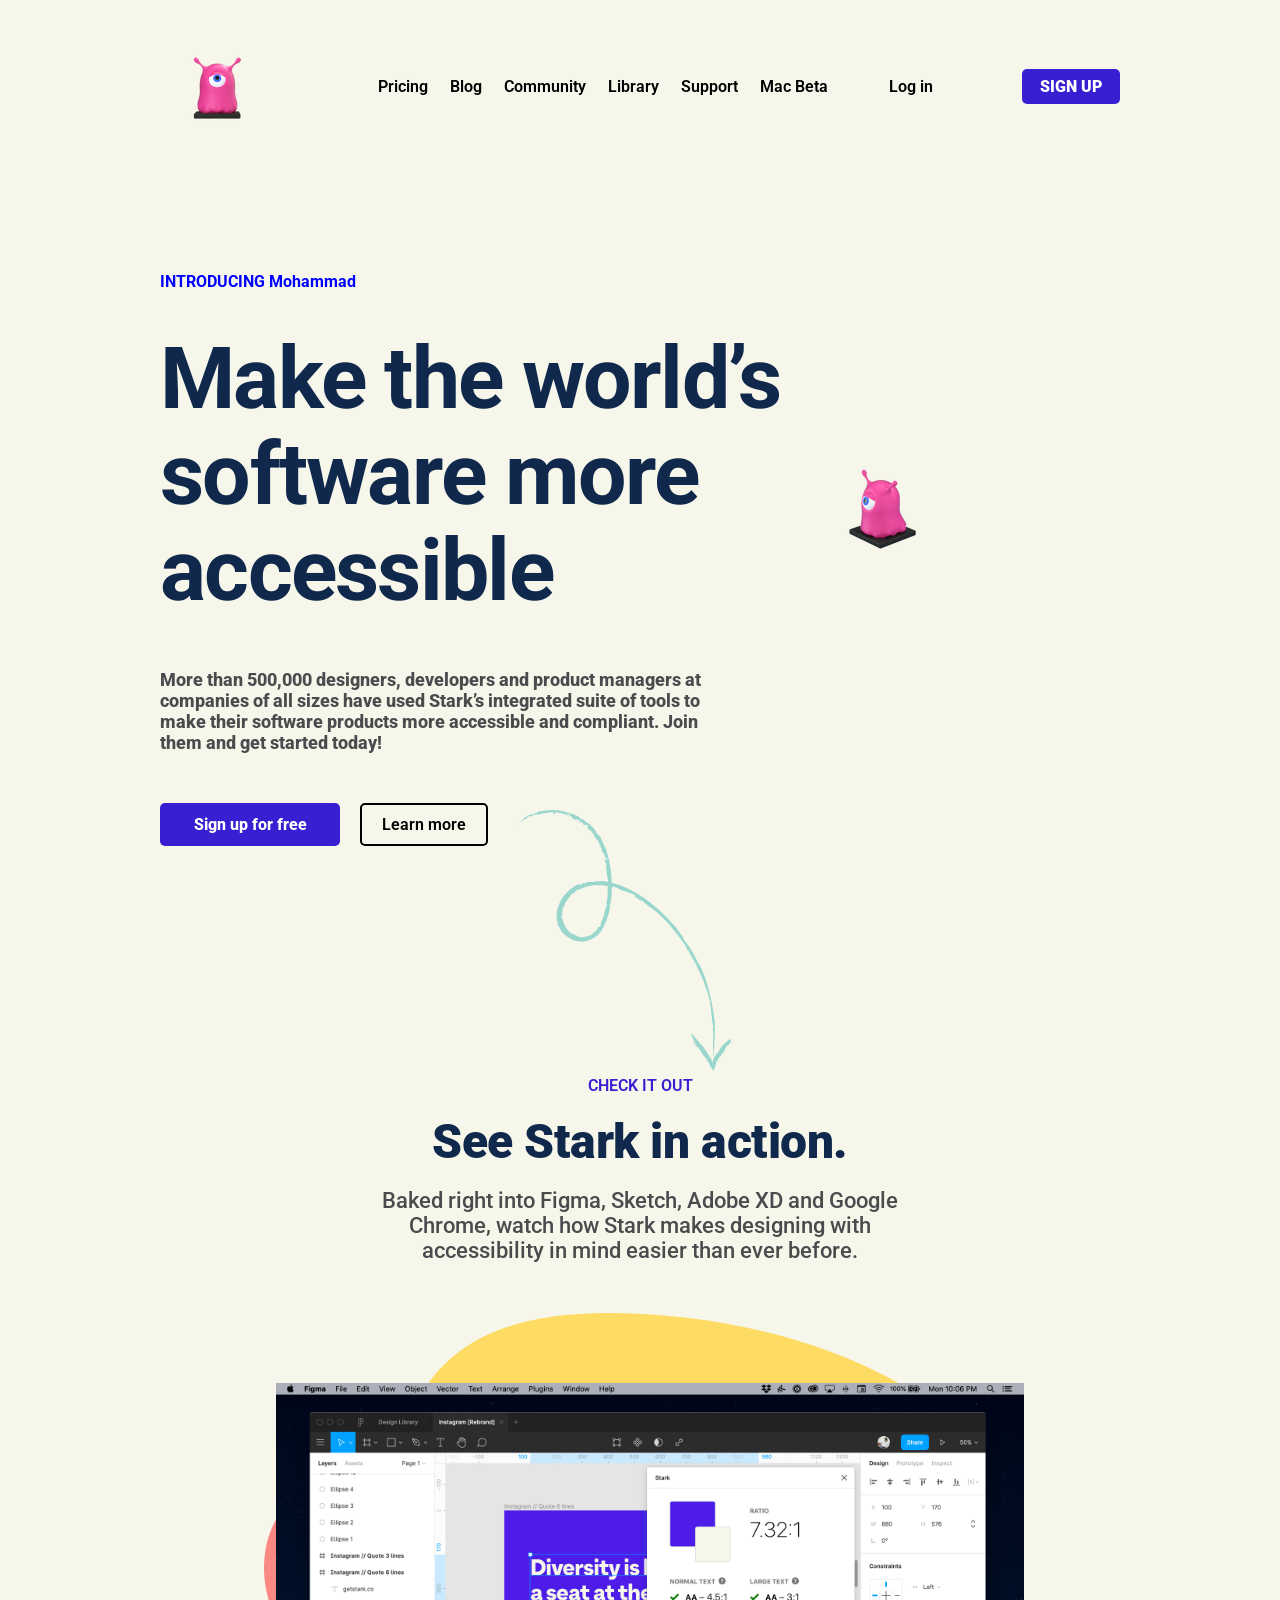
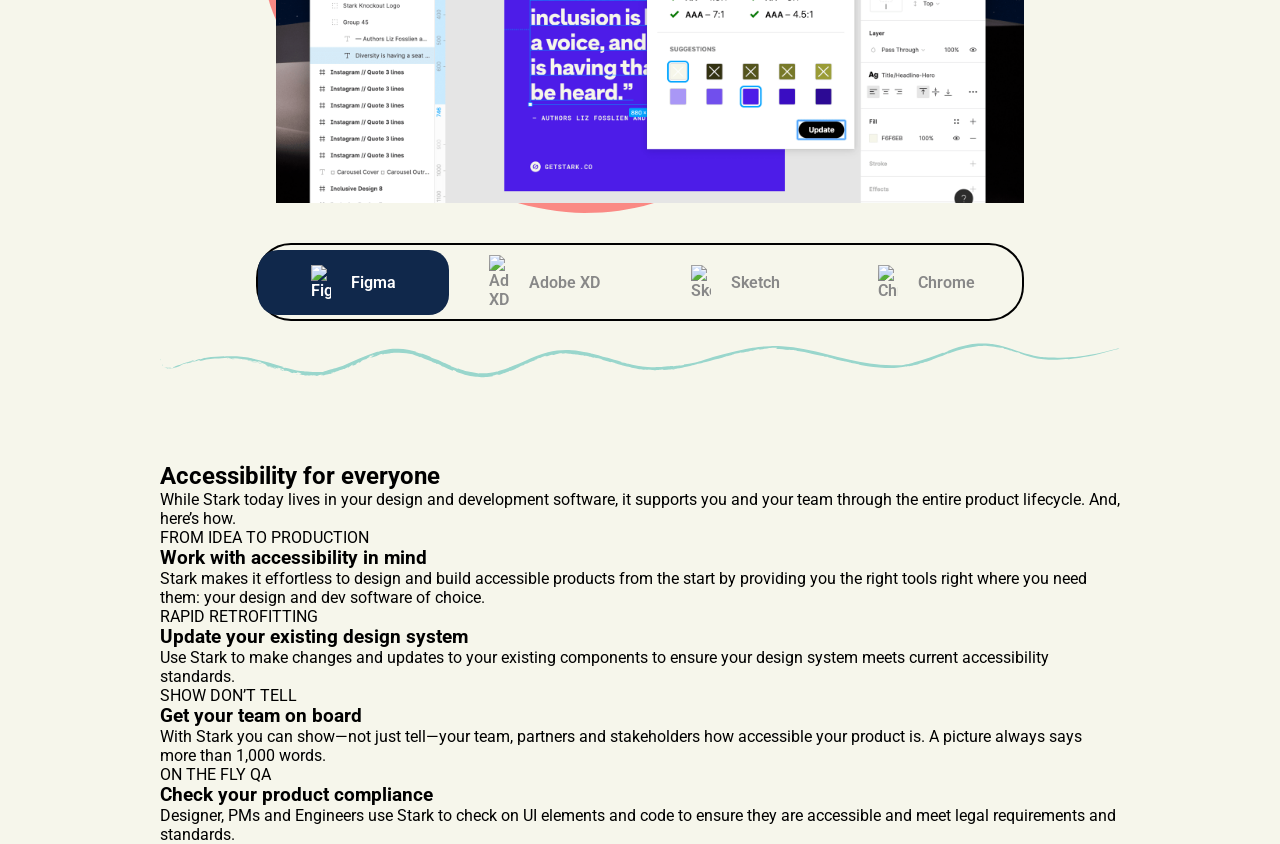
==== commit 29410a9e: "Worked on the action section" ====
--- a/index.html
+++ b/index.html
@@ -18,7 +18,7 @@
             </div>
 
         <div class="logo">
-            <svg width="45" height="45" viewBox="0 0 64 64" xmlns="http://www.w3.org/2000/svg" aria-labelledby="starkLogoNavigation" class="t-color-blue"><title id="starkLogoNavigation" lang="en">Stark logo</title><rect width="64" height="64" rx="32" fill="currentColor"></rect><path fill-rule="evenodd" clip-rule="evenodd" d="M31.0399 47.9701V43.1582C34.3333 43.4448 37.5845 42.2588 39.9196 39.919C43.6395 36.1988 44.2697 30.3917 41.4344 25.9603L25.9596 41.4337L22.5097 44.8833C21.8636 44.406 21.254 43.881 20.6862 43.3128C14.4379 37.0651 14.4379 26.9352 20.6862 20.6871C23.92 17.4463 28.39 15.7502 32.9599 16.0298V20.8418C29.6666 20.5552 26.4154 21.7412 24.0803 24.0809C20.3604 27.8011 19.7302 33.6082 22.5655 38.0397L38.0402 22.5665L41.4903 19.1169C42.1364 19.5942 42.746 20.1192 43.3138 20.6874C49.5621 26.9351 49.5621 37.065 43.3138 43.3131C40.0799 46.5539 35.6099 48.2499 31.0399 47.9701Z" fill="white"></path></svg>
+            <img src="./images/alien (1).png" alt="">
         </div>
         <div class="links">
             <ul class="nav-menu">
@@ -36,27 +36,103 @@
         </div>
     </nav>
 
+    <!-- ---------------------------------------------- -->
+
     <div class="hero-section">
         <div class="hero">
-            <!-- <div class="text"> -->
-                <p>INTRODUCING STARK</p>
+                <p>INTRODUCING Mohammad </p>
                 <h1>Make the world’s <br> software more <br> accessible</h1>
                 <p>More than 500,000 designers, developers and product managers at companies of all sizes have used Stark’s integrated suite of tools to make their software products more accessible and compliant. Join them and get started today!</p>
                 <div class="buttons">
                     <a class="sign-up-for-free">Sign up for free</a>
                     <a class="learn-more">Learn more</a>
-                    <!-- <img src="https://s12.aconvert.com/convert/p3r68-cdx67/oqdiw9kbe4/image.svg" alt=""> -->
-
 
                     <div>
                         <svg width="239" height="276" viewBox="0 0 139 176" fill="none" xmlns="http://www.w3.org/2000/svg" style="position: absolute; margin-left: 16px;"><path d="M0.89895 13.2281C-0.0336981 14.0858 1.57846 12.9981 0.371114 13.8654C0.363919 13.6594 0.491707 13.3799 0.89895 13.2281Z" fill="#99D6CC"></path><path d="M126.732 157.276C126.247 153.237 127.164 147.979 126.392 143.606C126.307 143.128 126.878 143.727 126.7 142.564C126.458 141.541 126.277 140.31 126.094 139.01C125.911 137.71 125.795 136.339 125.607 134.902C125.419 133.464 125.3 132.025 125.115 130.656C125.022 129.972 124.927 129.219 124.903 128.532C124.811 127.848 124.718 127.163 124.628 126.548L124.843 126.815C124.741 125.856 124.082 124.71 123.843 123.756C123.911 123.754 124.058 124.024 124.12 123.815C123.769 123.621 123.506 121.98 123.219 121.646C123.205 121.234 123.411 121.227 123.391 120.678L122.963 120.212C122.389 119.544 122.147 118.521 121.837 117.501C121.526 116.48 121.279 115.32 120.762 114.307C120.834 114.373 120.978 114.574 120.971 114.368C119.343 111.056 117.683 106.851 115.771 103.274C115.913 103.406 116.187 103.397 116.18 103.191C115.835 103.134 115.178 102.057 114.664 101.112C114.713 100.561 113.51 99.5713 113.126 98.4158L113.266 98.4797C112.555 97.817 112.739 97.1917 112.033 96.6664L111.943 96.0507C111.32 95.935 111.486 94.7604 110.848 94.2326L110.782 94.3036C110.282 93.771 110.265 93.2903 109.903 92.753L109.9 92.6843C108.962 91.4107 108.656 90.5276 108.389 90.7432C108.299 90.1275 109.325 91.9481 109.222 90.9891C106.05 86.7683 102.806 82.4812 99.2973 78.4785C99.0034 77.9387 98.7854 77.6025 98.7806 77.4652C98.4253 77.1338 97.3569 76.071 96.9353 75.8107C97.0774 75.9433 96.8546 75.4698 96.639 75.2023C96.0608 74.3974 95.6583 74.6865 95.0115 73.884C95.3621 74.078 95.5705 74.1395 95.5633 73.9335C94.7225 73.4816 93.8672 72.6176 93.0879 71.9573C93.2276 72.0212 93.4384 72.1513 93.5047 72.0802C92.453 71.4982 92.0098 70.6198 91.0955 70.033L91.5124 70.1559C90.4368 68.8871 90.8919 70.1088 89.8946 69.1123C90.1764 69.3087 90.1716 69.1714 90.2379 69.1003C88.9802 68.5255 87.4143 66.9988 86.2916 66.3504C86.3603 66.348 86.3603 66.348 86.3603 66.348C85.7965 65.9552 85.2279 65.425 84.5931 64.9659C84.027 64.5044 83.3235 64.0476 82.6911 63.6572C82.2646 63.2596 83.1621 63.3657 81.8262 62.5186C81.6322 62.8691 79.5807 61.2219 80.0926 62.0978C79.5975 61.7026 78.8916 61.1772 78.2568 60.7181C77.622 60.2589 76.9895 59.8685 76.5727 59.7455C77.1293 59.9324 76.2716 58.9997 77.2522 59.5155L76.6789 58.848C76.8825 58.7721 77.3824 59.3047 77.2354 59.0348C76.7451 58.7769 75.3454 58.0695 74.9238 57.8092C73.9504 57.4994 72.9179 57.4667 71.4518 56.8304C72.2144 57.01 71.2929 56.2171 71.7808 56.4064C71.0206 56.2954 70.1917 56.1868 69.4339 56.1445C68.9461 55.9553 69.4906 55.7988 68.7256 55.5505C68.7304 55.6878 68.3823 55.5625 68.1076 55.5721C67.9654 55.4395 66.0187 54.8199 65.9356 54.4103C65.7911 54.2091 66.7693 54.6562 66.2766 54.3297C65.3719 54.0175 65.2369 54.0909 64.3322 53.7788L64.3298 53.7101C63.7021 53.457 62.4588 53.2941 63.0226 53.687C63.4394 53.8099 62.9444 53.4147 63.5057 53.7389C63.0274 53.8243 61.9191 53.588 60.9481 53.3469C61.2914 53.3349 61.2891 53.2662 61.424 53.1928C60.0482 53.172 58.6676 53.014 57.2207 52.927C57.1592 53.1354 57.8291 52.6307 58.0399 52.7609C56.2329 52.2052 54.1871 52.6892 52.6619 52.3299C52.9366 52.3203 52.8089 52.5998 52.8065 52.5311C51.9114 52.4936 51.9729 52.2852 51.3572 52.3755C51.2814 52.1718 50.6042 52.4705 50.0573 52.5584C49.7874 52.7053 49.9175 52.4945 50.3958 52.409C49.9862 52.4921 48.9633 52.7341 47.803 52.9809C46.6428 53.2276 45.4163 53.5455 44.4597 53.7164C44.5308 53.7827 43.4536 54.4391 43.0464 54.5908L43.1055 54.3137C42.6934 54.3281 41.7513 54.9111 41.6091 54.7785C41.2777 55.1339 42.0164 54.6268 42.8284 54.2547C43.5718 53.8849 44.3838 53.5128 43.7778 53.8777C43.361 53.7548 42.3006 54.8919 42.4235 54.4751C42.0163 54.6268 41.6826 54.9135 41.2777 55.1339C40.8729 55.3543 40.5368 55.5723 40.1272 55.6553C40.3308 55.5795 40.5862 55.0205 39.9802 55.3855C38.903 56.0419 39.7151 55.6697 38.9102 56.2479L38.4439 56.6767C38.5198 56.8803 37.504 57.3283 38.051 57.2405C37.7739 57.1814 36.7184 58.4558 36.5667 58.0486L36.486 57.7076C36.086 58.0654 36.0341 58.5485 35.8425 58.9677C35.7738 58.9701 35.6388 59.0436 35.6364 58.9749C35.9255 59.3773 34.7062 59.9012 34.5952 60.6614C33.7289 61.4479 32.9576 62.9875 32.4865 63.279C32.2406 64.1126 32.061 64.8752 31.6114 65.7847C31.6729 65.5763 31.732 65.2992 31.6609 65.2329C31.3343 65.7256 31.3415 65.9316 31.2921 66.4834C31.2897 66.4147 31.0933 66.6966 30.8992 67.0472C30.7052 67.3977 30.516 67.8856 30.3219 68.2362C30.2844 69.1313 30.6182 68.8446 30.7603 68.9772C30.429 69.3325 30.4505 69.9506 30.4721 70.5686C30.4937 71.1866 30.6527 71.7999 30.3948 72.2902C30.3165 72.0179 30.1456 71.0613 30.0322 71.7528C29.9021 71.9636 29.9092 72.1696 29.9164 72.3756C29.9236 72.5817 29.9995 72.7853 30.0754 72.9889C30.1513 73.1925 30.2295 73.4648 30.3077 73.7371C30.386 74.0094 30.4643 74.2817 30.4739 74.5563L30.8053 74.201C30.6208 74.8262 31.4832 75.8962 31.0025 75.913C31.2205 76.2491 31.3963 77.3431 31.6614 77.0588C31.7468 77.5371 32.0406 78.0769 32.2634 78.5504C32.5549 79.0215 32.8488 79.5613 33.2752 79.9589C33.4884 80.1578 33.6354 80.4276 33.7799 80.6289C33.9932 80.8277 34.1377 81.0289 34.2822 81.2301C34.5713 81.6326 34.858 81.9663 34.9386 82.3073C35.0784 82.3712 35.2915 82.57 35.4313 82.6339C35.6421 82.764 35.7818 82.8279 35.777 82.6905C35.4856 82.2194 35.147 82.3688 35.0711 82.1651C35.2819 82.2953 35.4193 82.2905 35.4193 82.2905C35.8481 82.7568 36.2698 83.0171 35.5807 82.9724C36.0805 83.505 36.495 83.5593 36.9781 83.6112C37.1865 83.6726 37.4612 83.6631 37.6696 83.7245C37.9467 83.7836 38.2261 83.9114 38.6453 84.103C38.5104 84.1765 38.5863 84.3801 39.0718 84.5006L40.1067 84.602C41.1487 84.9094 40.6752 85.1322 40.6161 85.4093C41.2389 85.525 41.9991 85.636 42.3377 85.4867C42.5509 85.6855 42.828 85.7446 43.0388 85.8747C42.4798 85.6192 43.5833 85.7182 43.8556 85.6399C43.7869 85.6423 43.6521 85.7158 43.5834 85.7182C43.7255 85.8507 44.4074 85.6894 44.7508 85.6774C44.6749 85.4738 43.9195 85.5002 43.5051 85.4459C43.846 85.3652 44.3244 85.2798 44.6629 85.1304C44.5376 85.4786 45.6267 85.1655 46.105 85.0801C46.652 84.9922 46.64 84.6489 46.7774 84.6441C46.7798 84.7127 47.052 84.6345 47.1894 84.6297C47.3243 84.5562 47.4617 84.5514 47.3316 84.7622C47.1966 84.8357 46.8509 84.779 46.652 84.9922C46.9954 84.9802 47.0736 85.2525 47.746 84.8165C48.2147 84.4564 47.3882 84.4165 48.4087 84.1058C48.2099 84.319 48.2123 84.3877 48.0135 84.6009C48.3544 84.5202 48.6929 84.3709 48.9628 84.224L48.887 84.0204C49.0243 84.0156 48.9581 84.0866 49.0268 84.0842C49.0882 83.8758 49.4244 83.6578 49.6919 83.4422C49.9594 83.2266 50.2244 82.9423 50.2859 82.7339C50.4871 82.5894 50.6883 82.4448 50.9582 82.2979C51.1594 82.1534 51.4293 82.0064 51.6305 81.8619L51.5643 81.933C52.1017 81.5704 52.5608 80.9356 52.7476 80.379L52.75 80.4477C52.9465 80.1658 53.4056 79.531 53.5285 79.1142C54.125 78.4745 54.4995 79.3553 54.7407 78.3843C55.195 77.6121 55.0337 76.9302 54.6999 77.2169C55.6157 75.8785 55.8967 74.0811 56.7463 72.8138C56.7367 72.5391 56.6041 72.6813 56.7247 72.1958C57.5407 69.9671 57.7929 67.3456 58.6233 65.529C58.5786 66.2181 58.8317 65.5905 58.9714 65.6543C58.8812 65.0387 59.2933 65.0243 59.009 64.7592C58.803 64.7664 58.6632 64.7025 58.4788 65.3278C58.6368 63.9471 58.9059 61.8063 59.2228 61.039C59.0975 61.3871 59.0192 61.1148 59.0072 60.7715C59.3554 60.8968 59.5254 59.8596 59.4279 59.0379L59.2172 58.9078L59.4751 58.4175C59.3944 58.0765 59.0486 58.0198 59.2969 57.2548C59.3656 57.2524 59.5005 57.179 59.5644 57.0392C59.3983 56.22 59.1515 55.0597 59.395 54.1574C59.5252 53.9466 59.5843 53.6695 59.7144 53.4587C59.7 53.0467 59.4724 52.4358 59.4277 53.125C59.6497 51.6046 59.6161 50.6432 59.874 50.1529C59.0962 47.5674 58.7582 43.7976 58.378 40.7857L58.5178 40.8495C58.5577 40.0231 58.16 40.4495 58.2095 39.8977C58.4251 40.1652 58.4602 39.2014 58.7565 39.8099C58.7157 38.6425 58.2254 38.3846 57.993 37.6364C57.7846 37.5749 58.2182 38.1786 57.9411 38.1195C57.8677 37.9845 57.8149 36.4738 57.4005 36.4195C57.4596 36.1424 57.739 36.2701 57.8812 36.4027L57.5825 35.7256C57.7549 34.757 58.6773 37.5437 58.9161 36.5041L58.7572 35.8908C58.9392 35.1969 59.5014 37.515 59.2378 35.874C58.9392 35.1969 58.302 34.6691 58.326 35.3558C57.8636 33.9281 57.414 34.8376 57.0179 33.3389C57.0698 32.8558 57.4045 34.5629 57.5985 34.2124C57.6384 33.3859 57.0674 32.7871 56.9747 32.1028C57.0698 32.8558 56.5699 32.3232 56.3495 31.9183C56.252 31.0967 56.776 32.316 56.4629 31.2268C56.2521 31.0967 55.7378 30.1521 55.9063 31.04C55.416 30.7821 55.5909 29.8822 55.0934 29.4183C55.2139 28.9328 56.1546 30.275 55.8368 29.0485C55.6403 29.3304 54.8985 27.7749 54.7875 28.5351C54.702 28.0568 54.8346 27.9147 55.1875 28.1774C55.0925 27.4244 54.0408 26.8423 54.4385 26.4159L54.0903 26.2905C54.0831 26.0845 54.0025 25.7436 53.9881 25.3315C53.7629 24.7894 52.6969 23.7953 53.1041 23.6435C52.962 23.511 52.232 22.2989 52.2536 22.9169C52.5571 23.7314 52.9667 23.6483 52.851 24.2712C52.827 23.5845 52.1945 23.194 51.8392 22.8626L51.9717 22.7205C51.7585 22.5217 51.3936 21.9156 51.1852 21.8542C51.396 21.9843 51.3912 21.847 51.313 21.5747L50.8961 21.4517C50.1071 20.5167 51.0853 20.9638 50.3674 20.0951L51.0757 20.6891C50.9336 20.5566 50.8481 20.0783 50.4904 19.6782C50.1446 19.6216 49.7278 19.4986 49.4531 19.5082C48.958 19.113 49.4388 19.0962 48.8774 18.772L49.6496 19.2263C49.7893 19.2902 49.5569 18.542 48.9835 17.8745C48.5595 17.5455 47.65 17.096 48.2258 17.8322C47.9391 17.4984 47.5765 16.961 47.9933 17.084C47.214 16.4237 47.9343 17.3611 47.2284 16.8357C47.079 16.4971 46.4274 15.5573 46.0625 14.9513C46.4107 15.0766 46.6878 15.1357 47.0359 15.261C46.8938 15.1285 46.7517 14.9959 46.6095 14.8634C47.4432 15.1093 46.4554 14.3875 47.0071 14.437C46.7205 14.1032 46.2302 13.8453 45.8796 13.6513C46.1759 14.2597 45.8277 14.1344 45.3422 14.0138C44.8567 13.8933 44.3002 13.7064 44.3097 13.9811C43.6062 13.5244 43.5943 13.1811 43.5136 12.8401C43.433 12.4991 43.286 12.2293 42.3174 12.0568C42.4643 12.3267 41.6331 12.1495 42.545 12.6677C41.6994 12.0784 41.7209 12.6964 40.7994 11.9036C41.6355 12.2181 40.2165 10.9613 41.4694 11.3989C41.3344 11.4723 42.0355 11.8604 42.2439 11.9219C41.9548 11.5194 42.5753 11.5665 41.661 10.9796C41.0997 10.6555 40.2612 10.2722 40.2708 10.5469C40.1431 10.8264 41.1803 10.9964 40.631 11.0156C39.4444 10.507 39.4275 10.0263 38.748 10.2563C39.5154 10.5733 39.5274 10.9166 39.4635 11.0564C39.184 10.9286 38.907 10.8696 38.5588 10.7442L38.831 10.6659C37.5662 9.88505 38.2841 10.7538 37.024 10.1102L36.2399 9.31257C36.4435 9.2367 36.9338 9.4946 37.3506 9.61755C37.7698 9.80918 38.1203 10.0032 38.1084 9.65985C37.2675 9.20792 36.8603 9.35965 36.0882 8.90533C36.2966 8.96681 36.5736 9.02589 36.7133 9.08977C36.4339 8.96202 36.3364 8.14036 34.8895 8.05337C34.198 7.94001 34.6859 8.12924 34.5558 8.34005C33.0969 7.90971 32.6186 7.99516 31.65 7.82272C31.9127 7.46977 29.9851 7.39958 31.1501 7.29014C31.3633 7.48896 31.9886 7.67339 32.6801 7.78675C33.3053 7.97118 33.9968 8.08454 34.3378 8.00388C33.9729 7.39783 35.4533 8.44622 35.9244 8.15474C34.7402 7.71481 34.9342 7.36426 34.8536 7.0233C34.5054 6.89795 34.1621 6.90994 33.9561 6.91713C33.7573 7.13034 34.1741 7.25329 34.115 7.53038C32.791 7.02657 31.4791 6.86612 30.6574 6.96357C30.2382 6.77194 30.4346 6.49006 30.9888 6.60822C29.3311 6.39109 27.6023 6.10768 26.0157 5.95682C26.506 6.21472 26.0939 6.22911 25.6108 6.17723C25.1301 6.19401 24.6494 6.2108 24.9313 6.40722C25.7601 6.51579 26.4612 6.90383 25.9853 7.05796C25.5022 7.00608 25.9782 6.85195 25.7698 6.79047C25.0902 7.02047 24.7253 6.41441 24.1192 6.77935C25.6276 6.65792 24.4434 6.21799 24.7085 5.93371C23.6146 6.10942 24.7676 5.65663 23.6689 5.695C22.5749 5.87071 21.2773 6.12229 20.0484 6.37147C18.4618 6.22061 16.222 7.05513 14.9292 7.44405C14.1738 7.47043 14.5691 6.97534 13.7499 7.14146C12.8667 7.44732 14.5124 7.3211 13.1462 7.57507L13.21 7.43533C13.0088 7.57987 12.3932 7.67012 11.851 7.89532C11.2402 8.12292 10.7004 8.41679 10.6437 8.76254L10.8305 8.20598C10.5582 8.28424 10.4257 8.42638 10.2245 8.57092C10.151 8.43597 9.80763 8.44796 10.2125 8.22756C9.73176 8.24435 9.32698 8.46475 8.99082 8.68275C8.58598 8.90316 8.25217 9.18983 7.84733 9.41024C8.05335 9.40304 8.25938 9.39585 8.46539 9.38865C7.79307 9.82466 7.25332 10.1185 6.64487 10.4148C6.10509 10.7087 5.49665 11.0049 4.8954 11.5072L4.81946 11.3036L4.15433 11.9456C4.21101 11.5999 3.39894 11.972 3.14104 12.4623C3.66883 11.8251 4.19664 11.1878 4.72683 10.6193C5.33768 10.3917 4.26771 11.2541 4.74841 11.2373C5.16044 11.2229 6.30149 10.4268 6.35817 10.081C5.88467 10.3038 5.8871 10.3725 5.55573 10.7279C5.20518 10.5338 5.94611 10.0954 6.13774 9.6762C5.86785 9.82314 5.52935 9.97247 5.53415 10.1098C5.93179 9.68339 6.4029 9.39192 7.21017 8.88245C6.74386 9.31126 7.62215 8.86806 7.42333 9.08127C7.34267 8.74031 8.08365 8.3019 9.168 7.8515C9.6487 7.83472 10.1223 7.61191 10.6596 7.24937C11.1994 6.9555 11.8055 6.59056 12.4187 6.43164C12.0235 6.92673 11.4198 7.36034 10.7475 7.79635C11.5667 7.63023 11.6306 7.49049 12.4499 7.32437C12.7812 6.96902 12.9042 6.5522 13.9199 6.1042L14.0644 6.30541C15.0139 5.92848 14.9332 5.58752 16.1621 5.33834C18.35 4.98692 20.5403 4.70417 22.2571 4.64422L22.3329 4.84783C23.2089 4.33596 25.4184 4.60258 26.6545 4.55941C28.729 4.8995 31.3457 5.01439 32.2624 5.66993C34.1333 6.08588 35.7982 6.50903 37.4727 7.20686C39.1448 7.83602 40.7554 8.67359 42.4419 9.71478L41.6841 9.67249C42.378 9.85452 41.9731 10.0749 42.6032 10.3967C42.3165 10.0629 42.5936 10.122 42.9417 10.2474C43.2899 10.3727 43.7802 10.6306 44.0573 10.6897C45.3366 11.8826 47.2338 13.054 48.5035 13.9722L48.3734 14.183C49.8443 14.9567 50.8656 16.6399 51.9508 18.1834C52.0267 18.387 52.0411 18.799 52.4012 19.2677C53.3179 19.9233 53.6094 20.3944 54.6139 21.5969C54.9054 22.068 55.2728 22.7427 55.5715 23.4199C55.8701 24.097 56.1688 24.7741 56.3277 25.3874C58.5884 29.0899 59.4949 33.3899 60.6074 37.6826L60.4133 38.0332C61.1033 40.0717 61.3932 42.468 61.6097 44.7294C61.8262 46.9907 61.8367 49.2593 62.0364 51.04L61.6124 50.711C61.5134 51.8145 61.7722 53.3181 62.1059 53.0314C62.0094 54.2036 62.2753 55.9132 61.8873 56.6143C61.7907 57.7865 62.0063 58.054 61.9712 59.0178C61.572 61.3695 61.5321 62.1959 61.2655 64.4054L61.3837 63.8512C61.3054 63.5789 61.1657 63.5151 61.0475 64.0692C61.0763 64.8933 60.3952 67.0485 61.0579 66.3378C60.313 68.6327 60.0113 71.806 58.8472 73.9093C59.0484 73.7648 58.8616 74.3213 58.8712 74.596C58.1166 76.6163 56.8767 78.516 56.1764 80.1218C55.9113 80.4061 56.2235 79.5013 55.7692 80.2735C55.5113 80.7638 55.9113 80.4061 55.6558 80.965C54.7472 82.5094 53.4903 83.9284 52.0842 85.0088C50.6094 86.0916 48.9877 86.9046 47.4275 87.5091L46.3407 87.8908L45.1805 88.1376C44.7708 88.2207 44.4275 88.2326 44.0179 88.3157C43.6059 88.3301 43.2648 88.4108 42.8504 88.3565C41.271 88.4116 39.7482 88.121 38.358 87.6883C36.8991 87.258 35.568 86.5481 34.3032 85.7672C33.1046 84.9153 31.9722 83.9922 30.9748 82.9957L31.1122 82.9909C30.3376 82.468 29.6836 81.4595 29.1693 80.5148C28.655 79.5702 28.2781 78.6208 27.7072 78.022C27.6217 77.5437 27.2352 76.3196 27.5195 76.5847C27.1521 75.9099 26.9764 74.816 26.938 73.7172C26.9188 73.1679 26.8972 72.5498 26.8781 72.0005C26.8685 71.7258 26.8589 71.4511 26.8469 71.1077C26.8373 70.833 26.8277 70.5584 26.8181 70.2837C26.8253 70.4897 26.8301 70.627 26.8373 70.833C27.175 68.6898 27.3139 66.7598 28.3407 64.6613C28.2792 64.8697 28.1563 65.2866 28.2297 65.4215C28.4924 65.0686 28.5419 64.5168 28.6648 64.1C28.7854 63.6145 28.9108 63.2663 29.2493 63.117C29.4409 62.6978 29.1663 62.7074 29.0386 62.9868C30.2003 60.8149 31.7078 58.6996 33.4995 56.8494C35.2913 54.9991 37.4385 53.4803 39.7349 52.3C41.5012 51.6883 41.577 51.8919 41.6505 52.0269C41.6553 52.1642 41.5204 52.2377 42.8036 51.5741C43.0783 51.5645 42.9313 51.2946 43.0047 51.4295C43.4783 51.2067 43.959 51.19 44.3734 51.2442C44.7878 51.2985 45.1312 51.2865 45.4674 51.0685C45.1144 50.8058 45.9385 50.7771 45.9313 50.571C46.4806 50.5519 46.8903 50.4688 47.3023 50.4544C47.6457 50.4424 47.989 50.4304 48.2637 50.4208C48.8818 50.3992 49.3625 50.3825 50.248 50.1453L50.1178 50.3561C52.0901 49.7372 54.4393 50.0677 56.2152 49.7306C61.804 50.2918 67.0239 52.1034 71.8486 54.4101C76.6732 56.7168 81.1713 59.5162 85.4067 62.6685C93.7426 69.0467 101.148 76.3512 107.162 85.1481C108.274 87.447 108.347 87.5819 110.003 89.7242C109.864 89.6603 109.79 89.5254 109.797 89.7314C110.207 89.6484 110.885 91.3436 111.299 91.3978C113.342 94.7643 115.169 97.8632 116.947 101.514C116.653 100.974 116.234 100.783 116.601 101.457L117.172 102.056L117.108 102.196C117.4 102.667 117.826 103.065 117.669 102.52C120.028 107.044 121.775 111.796 123.181 116.629C124.588 121.461 125.651 126.306 126.51 131.226C126.619 132.391 126.807 133.828 127.063 135.263C127.251 136.701 127.51 138.204 127.69 139.435C127.825 143.281 127.743 146.859 127.596 150.508C127.448 154.157 127.161 157.743 126.883 161.603C126.883 161.603 126.668 161.335 126.506 160.653C126.823 159.886 126.719 158.858 126.732 157.276Z" fill="#99D6CC"></path><path d="M2.03041 12.1573C2.37375 12.1453 3.11231 11.6382 2.72188 12.2707C2.51348 12.2092 2.0376 12.3633 2.03041 12.1573Z" fill="#99D6CC"></path><path d="M23.823 6.17091C23.8206 6.10224 24.1687 6.22759 24.2398 6.29386C23.9651 6.30345 23.6952 6.45039 23.4868 6.38891C23.7615 6.37932 23.6881 6.24437 23.823 6.17091Z" fill="#99D6CC"></path><path d="M29.4804 6.72964C29.3479 6.87178 28.1781 6.84388 27.4179 6.73291C28.107 6.7776 28.7913 6.68495 29.4804 6.72964Z" fill="#99D6CC"></path><path d="M34.4281 8.61951C34.7811 8.88221 34.6461 8.95567 34.0871 8.70017C34.0847 8.6315 34.2931 8.69298 34.4281 8.61951Z" fill="#99D6CC"></path><path d="M34.9015 8.39675C35.3183 8.5197 35.4629 8.72092 35.6737 8.85107C35.6689 8.71373 34.634 8.61236 34.9015 8.39675Z" fill="#99D6CC"></path><path d="M44.5278 14.3173C44.7386 14.4475 45.3 14.7716 45.3782 15.0439C45.2313 14.774 44.2531 14.3269 44.5278 14.3173Z" fill="#99D6CC"></path><path d="M48.5644 17.6828C48.6379 17.8178 48.709 17.8841 48.8511 18.0166C48.9981 18.2865 48.7186 18.1587 48.5053 17.9599L48.5644 17.6828Z" fill="#99D6CC"></path><path d="M30.2934 73.3251C30.3006 73.5311 30.3741 73.666 30.45 73.8696L30.3102 73.8058C30.303 73.5997 30.2982 73.4624 30.2934 73.3251Z" fill="#99D6CC"></path><path d="M60.1903 53.3046C60.8108 53.3517 60.5433 53.5673 60.6119 53.5649C60.1288 53.513 60.8843 53.4866 60.1903 53.3046Z" fill="#99D6CC"></path><path d="M81.6322 62.8691L81.4924 62.8052L81.7576 62.521L81.6322 62.8691Z" fill="#99D6CC"></path><path d="M113.31 147.019C113.171 146.955 113.183 147.299 113.173 147.024C113.239 146.953 113.377 146.948 113.31 147.019Z" fill="#99D6CC"></path><path d="M138.02 151.726C138.26 152.68 137.161 152.718 137.188 153.474C137.19 153.542 136.832 153.142 136.84 153.348C136.939 154.239 136.061 154.682 135.244 154.917L135.171 154.782C135.036 154.855 135.256 155.26 135.121 155.333C135.05 155.267 135.048 155.198 134.91 155.203C135.124 155.402 134.851 155.48 134.996 155.681C134.858 155.686 134.716 155.554 134.577 155.49L134.792 155.757C135.226 156.361 134.395 156.184 134.48 156.662C134.409 156.596 134.407 156.527 134.338 156.53C134.362 157.216 133.964 157.643 133.709 158.202C133.638 158.135 133.496 158.003 133.356 157.939C133.569 158.138 133.576 158.344 133.512 158.483C133.233 158.356 133.595 158.893 133.321 158.903L133.25 158.836C133.465 159.104 132.977 158.915 133.262 159.18L132.985 159.121C133.34 159.452 132.71 159.13 132.786 159.334L132.857 159.4C132.862 159.538 132.653 159.476 132.658 159.613L132.589 159.616C132.53 159.893 132.253 159.834 132.604 160.028C132.324 159.9 132.594 159.753 132.246 159.628C132.137 160.457 131.676 161.023 131.283 161.587C131.146 161.591 131.077 161.594 130.937 161.53C130.94 161.599 130.81 161.809 130.952 161.942L130.743 161.88C130.537 161.888 130.961 162.217 130.755 162.224C130.684 162.158 130.611 162.023 130.471 161.959C130.618 162.229 130.483 162.302 130.49 162.508C130.419 162.442 130.419 162.442 130.348 162.376C130.497 162.714 130.149 162.589 130.225 162.792L130.083 162.66C129.742 162.74 130.436 162.922 130.164 163.001C130.161 162.932 130.09 162.866 130.021 162.868C130.239 163.204 129.972 163.42 129.979 163.626L129.908 163.56C129.847 163.768 129.643 163.844 129.653 164.119C129.515 164.123 129.231 163.858 129.17 164.067C129.52 164.261 129.115 164.481 129.601 164.602C129.468 164.744 129.198 164.891 129.203 165.028C129.13 164.893 128.715 164.839 128.779 164.699L128.502 164.64C128.36 164.508 128.637 164.567 128.428 164.505C128.431 164.574 128.44 164.849 128.372 164.851C128.519 165.121 128.808 165.523 128.68 165.803C128.604 165.599 128.327 165.54 128.322 165.403C128.469 165.673 128.55 166.014 128.699 166.352C128.633 166.423 128.484 166.085 128.491 166.291C128.562 166.357 128.567 166.494 128.64 166.629C128.572 166.632 128.52 167.115 128.231 166.712C128.157 166.577 128.223 166.506 128.152 166.44C128.088 166.58 128.162 166.715 128.098 166.854L128.096 166.786C128.027 166.788 128.044 167.269 128.186 167.401C128.252 167.33 128.039 167.132 128.179 167.195C128.259 167.536 128.2 167.813 128.07 168.024C128.065 167.887 128.061 167.75 127.985 167.546C128.006 168.164 127.883 168.581 127.763 169.066C127.841 169.339 127.741 168.448 127.746 168.586C127.606 168.522 127.549 168.868 127.49 169.145C127.431 169.422 127.372 169.699 127.228 169.498C127.223 169.36 127.313 169.976 127.24 169.841C127.176 169.981 127.088 169.434 127.098 169.708C127.088 169.434 127.036 169.917 126.975 170.125C126.984 170.4 126.97 169.988 127.034 169.848C126.975 170.125 126.856 170.679 126.662 171.03C126.589 170.895 126.513 170.691 126.435 170.419C126.442 170.625 126.248 170.976 126.243 170.838L126.298 170.424C126.286 170.08 126.151 170.154 126.205 169.74C126.143 169.948 126.214 170.014 126.352 170.009C126.42 170.007 126.558 170.002 126.425 170.144C126.408 169.664 126.234 170.564 126.283 170.012C126.21 169.877 126.084 170.225 125.994 169.609C125.999 169.747 126.115 169.124 126.044 169.058C125.901 168.925 125.98 169.197 125.84 169.133L125.774 169.205C125.719 169.619 125.695 168.932 125.646 169.484C125.703 169.138 125.433 169.285 125.551 168.731L125.674 168.314C125.603 168.248 125.48 168.665 125.347 168.807C125.345 168.738 125.34 168.601 125.406 168.53C125.224 169.224 125.328 168.258 125.065 168.61C125.049 168.13 124.769 168.002 124.892 167.585C124.755 167.59 124.549 167.597 124.47 167.325C124.539 167.323 124.541 167.391 124.605 167.251C124.596 166.977 124.532 167.116 124.461 167.05C124.527 166.979 124.513 166.567 124.572 166.29C124.366 166.297 124.236 166.508 124.103 166.65C124.231 166.371 124.091 166.307 124.02 166.241C123.88 166.177 123.741 166.113 123.871 165.902C123.939 165.9 124.216 165.959 124.209 165.753C124.538 165.329 123.795 165.698 123.851 165.353C123.717 165.426 123.65 165.497 123.515 165.571C123.645 165.36 123.167 165.445 123.572 165.225C123.435 165.23 123.562 164.95 123.226 165.168C123.349 164.751 122.658 164.638 123.19 164.138C123.122 164.14 123.117 164.003 122.984 164.145C122.852 164.287 123.19 164.138 123.058 164.28C123.058 164.28 122.92 164.285 122.854 164.356C122.918 164.216 122.847 164.15 123.188 164.069C123.316 163.79 122.506 164.231 122.494 163.887C122.629 163.814 122.695 163.743 122.627 163.745L122.283 163.757C122.276 163.551 122.548 163.473 122.818 163.326C122.747 163.26 122.676 163.193 122.472 163.269L122.737 162.985C122.539 163.198 122.531 162.992 122.463 162.995L122.531 162.992C122.598 162.921 122.527 162.855 122.458 162.857C122.323 162.931 122.328 163.068 122.33 163.137C122.193 163.142 122.19 163.073 122.053 163.078C122.323 162.931 122.115 162.869 122.112 162.801C122.11 162.732 121.838 162.81 121.838 162.81C121.972 162.737 121.764 162.675 121.97 162.668C122.039 162.666 121.906 162.808 122.044 162.803C122.11 162.732 122.311 162.587 122.105 162.595C121.968 162.599 121.634 162.886 121.695 162.678C121.764 162.675 121.899 162.602 121.968 162.599L122.029 162.391L121.828 162.536C121.894 162.464 121.894 162.464 121.894 162.464C121.622 162.543 121.683 162.334 121.411 162.413C121.34 162.346 121.473 162.204 121.47 162.136C121.534 161.996 121.394 161.932 121.188 161.939L121.257 161.937C121.255 161.868 121.184 161.802 120.978 161.809C121.039 161.601 121.716 161.302 121.441 161.311C121.368 161.176 120.963 161.397 120.828 161.47C120.819 161.196 120.407 161.21 120.598 160.791C120.53 160.793 120.463 160.864 120.395 160.867C120.314 160.526 119.76 160.408 120.018 159.917C120.155 159.913 120.219 159.773 120.354 159.699C120.15 159.775 120.484 159.489 120.148 159.706C119.947 159.851 119.878 159.853 119.814 159.993C119.603 159.863 119.459 159.662 119.589 159.451C119.523 159.522 119.454 159.524 119.385 159.527C119.724 159.378 119.648 159.174 119.511 159.179L119.307 159.255L119.437 159.044C119.368 159.046 119.032 159.264 119.162 159.053C119.229 158.982 119.297 158.98 119.364 158.909C119.158 158.916 118.814 158.928 118.876 158.72L119.072 158.438C119.004 158.44 118.797 158.447 118.802 158.585C118.861 158.308 118.788 158.173 118.987 157.959C118.231 157.986 117.942 157.583 117.724 157.247L117.859 157.174C117.921 156.965 117.587 157.252 117.653 157.181C117.788 157.107 117.85 156.899 118.056 156.892C118.117 156.683 117.712 156.904 117.573 156.84C117.369 156.916 117.71 156.835 117.509 156.98C117.44 156.982 117.499 156.705 117.229 156.852C117.295 156.781 117.497 156.636 117.632 156.563L117.426 156.57C117.691 156.286 118.107 156.409 118.439 156.053L118.368 155.987C118.564 155.705 118.848 155.97 118.77 155.698C118.564 155.705 118.159 155.926 118.095 156.065C117.885 155.935 117.421 156.433 117.276 156.232C117.409 156.089 117.418 156.364 117.617 156.151C117.747 155.94 117.409 156.089 117.404 155.952C117.34 156.092 117.07 156.239 116.931 156.175C116.992 155.966 117.203 156.097 117.127 155.893C116.992 155.966 116.784 155.905 116.722 156.113C116.317 156.334 116.715 155.907 116.376 156.057C116.575 155.843 117.056 155.827 117.046 155.552C116.847 155.765 116.634 155.566 116.303 155.922C116.3 155.853 116.502 155.709 116.705 155.633C116.767 155.424 116.158 155.721 116.558 155.363L116.288 155.51C116.355 155.439 116.352 155.37 116.485 155.228C116.414 155.162 116.004 155.245 116.338 154.958C116.269 154.96 116.193 154.757 115.997 155.039C115.936 155.247 116.272 155.029 115.938 155.316C116.134 155.034 115.796 155.183 115.658 155.188L115.793 155.114C115.725 155.117 115.722 155.048 115.519 155.124C115.587 155.122 115.72 154.98 115.72 154.98L115.519 155.124C115.31 155.063 115.852 154.837 115.71 154.705L115.916 154.698C115.848 154.7 116.046 154.487 115.909 154.492C115.706 154.567 115.436 154.714 115.301 154.788C115.163 154.793 115.5 154.575 115.227 154.653L115.5 154.575C115.568 154.572 115.765 154.29 115.691 154.155C115.554 154.16 115.213 154.241 115.218 154.378C115.147 154.312 115.21 154.172 115.414 154.096C115.274 154.033 115.213 154.241 115.007 154.248C115.071 154.108 115.198 153.829 115.329 153.618L115.736 153.466L115.665 153.4C116.006 153.319 115.795 153.189 116.133 153.04C116.131 152.971 115.994 152.976 115.925 152.978C115.596 153.402 115.248 153.277 114.845 153.566C114.566 153.438 115.712 152.78 114.964 153.012C114.9 153.152 114.49 153.235 114.699 153.296C114.625 153.161 114.225 153.519 114.284 153.242C114.49 153.235 114.613 152.818 114.956 152.806C114.821 152.879 114.893 152.946 114.961 152.943C115.094 152.801 115.364 152.654 115.29 152.519C115.219 152.453 115.148 152.387 114.947 152.531C114.746 152.676 115.087 152.595 114.817 152.742C114.608 152.681 114.942 152.394 114.537 152.614C114.608 152.681 114.409 152.894 114.275 152.967L114.135 152.903L114.27 152.83C114.26 152.555 113.931 152.979 113.855 152.776L114.12 152.491C114.39 152.344 114.201 152.832 114.601 152.475C114.528 152.34 114.326 152.484 114.319 152.278C114.388 152.276 114.388 152.276 114.457 152.273C114.454 152.205 114.989 151.774 114.511 151.859C114.305 151.866 114.376 151.932 114.175 152.077C114.033 151.944 113.829 152.02 113.687 151.888C114.023 151.67 113.542 151.687 113.95 151.535C113.819 151.746 114.033 151.944 114.371 151.795C114.703 151.44 114.447 151.999 114.781 151.712C114.707 151.577 115.041 151.29 115.242 151.146C115.24 151.077 115.105 151.151 115.036 151.153C114.835 151.298 114.837 151.366 114.636 151.511C114.56 151.307 114.352 151.246 114.08 151.324C114.144 151.184 114.345 151.04 114.416 151.106C114.205 150.976 114.06 150.775 114.051 150.5C113.788 150.853 113.84 150.37 113.575 150.654C113.58 150.791 113.383 151.073 113.18 151.149C113.177 151.08 113.312 151.007 113.379 150.936C113.106 151.014 113.573 150.585 113.234 150.735C113.442 150.796 113.705 150.443 113.975 150.296C113.7 150.306 114.176 150.152 114.103 150.017C113.828 150.026 113.62 149.965 113.477 149.832C113.603 149.484 113.12 149.432 113.044 149.229C113.105 149.02 113.444 148.871 113.439 148.734C113.368 148.667 113.176 149.087 113.167 148.812L113.236 148.81C113.098 148.814 113.221 148.398 112.75 148.689L113.086 148.471C113.084 148.402 113.018 148.473 112.949 148.476C113.084 148.402 113.148 148.263 113.216 148.26C113.344 147.981 113.006 148.13 112.932 147.995L112.802 148.206C112.525 148.147 112.584 147.87 112.444 147.806L112.645 147.661L112.439 147.669C112.641 147.524 112.704 147.384 112.501 147.46L113.185 147.367C113.121 147.507 112.913 147.446 112.714 147.659C112.581 147.801 112.724 147.934 112.925 147.789C112.922 147.72 112.854 147.723 112.716 147.728C112.984 147.512 113.055 147.578 113.259 147.502C113.19 147.505 113.254 147.365 113.188 147.436C113.391 147.36 113.462 147.427 113.536 147.561C113.398 147.566 113.403 147.704 113.337 147.775C113.607 147.628 113.744 147.623 113.751 147.829C113.555 148.111 114.1 147.954 114.175 148.158C113.906 148.305 113.633 148.383 113.493 148.319C113.432 148.528 113.565 148.386 113.503 148.594C113.707 148.518 114.043 148.3 114.183 148.364L113.981 148.508C114.19 148.57 114.389 148.357 114.462 148.492C114.54 148.764 114.756 149.031 114.832 149.235L114.631 149.38C115.104 149.157 115.052 149.64 115.327 149.63C115.339 149.974 115.891 150.023 115.697 150.374C116.121 150.703 116.542 150.963 116.765 151.437L116.426 151.586C116.699 151.508 116.294 151.728 116.434 151.792C116.564 151.581 116.775 151.711 116.978 151.635C116.922 151.981 117.336 152.035 117.613 152.094L117.412 152.239C117.89 152.154 117.699 152.573 117.845 152.843C117.779 152.914 117.647 153.056 117.718 153.122C118.127 153.039 118.13 153.108 118.407 153.167C118.48 153.302 118.559 153.574 118.566 153.78C119.328 153.96 119.352 154.646 119.982 154.968L119.783 155.181C120.546 155.361 120.577 156.254 121.068 156.512L120.663 156.732C120.601 156.94 120.947 156.997 121.214 156.782C121.153 156.99 121.634 156.973 121.369 157.257C121.376 157.463 121.646 157.317 121.785 157.38C121.797 157.724 121.937 157.788 122.153 158.055L122.15 157.986C122.082 157.989 121.88 158.133 121.883 158.202C122.02 158.197 122.035 158.609 122.366 158.254C122.243 158.671 123.003 158.782 122.814 159.27C122.949 159.196 123.018 159.194 123.086 159.191C123.233 159.461 123.108 159.809 123.456 159.935C123.39 160.006 123.184 160.013 123.255 160.079C123.323 160.077 123.39 160.006 123.527 160.001C124.017 160.259 123.767 160.955 124.053 161.289C124.691 161.817 124.921 162.496 125.354 163.1L125.288 163.171C125.769 163.154 125.175 163.863 125.856 163.701C125.79 163.772 125.932 163.905 125.729 163.981C125.797 163.978 125.868 164.045 125.871 164.113C125.873 164.182 125.873 164.182 125.873 164.182C125.876 164.251 125.809 164.322 126.013 164.246C126.013 164.246 126.013 164.246 125.944 164.248C125.817 164.528 126.084 164.312 125.956 164.592C125.959 164.66 125.89 164.663 125.824 164.734C125.696 165.013 126.155 164.378 125.831 164.94L125.959 164.66C125.966 164.866 126.037 164.932 126.106 164.93C126.174 164.928 126.241 164.857 126.307 164.786C126.331 165.472 126.227 166.438 126.274 165.818C126.281 166.024 126.331 165.472 126.269 165.681C126.328 165.404 126.313 166.917 126.296 166.436C126.289 166.23 126.286 166.161 126.284 166.093C126.279 165.955 126.279 165.955 126.269 165.681C126.35 166.022 126.367 166.502 126.416 165.951L126.428 166.294C126.411 165.813 126.475 165.674 126.468 165.467C126.463 165.33 126.525 165.122 126.442 164.712C126.695 164.084 126.155 164.378 127.125 162.626C127.977 161.427 128.55 160.101 129.615 159.101C130.164 159.082 130.162 159.013 130.216 158.599C130.287 158.665 130.287 158.665 130.358 158.731C130.076 158.535 130.488 158.52 130.204 158.255C130.602 157.829 130.793 157.41 131.12 156.917C131.122 156.986 131.338 157.253 131.333 157.116L131.189 156.915L131.26 156.981C131.257 156.912 131.181 156.708 131.044 156.713C131.617 155.387 133.037 154.719 133.823 153.591C134.161 153.442 134.351 152.954 134.478 152.674C135.492 152.158 136.439 151.712 136.883 150.665C137.499 150.575 138.143 151.309 138.02 151.726Z" fill="#99D6CC"></path><path d="M113.453 147.152C113.32 147.294 113.325 147.431 113.053 147.51C113.256 147.434 113.32 147.294 113.453 147.152Z" fill="#99D6CC"></path><path d="M113.994 150.846C114.063 150.843 113.997 150.914 113.93 150.985C113.93 150.985 113.727 151.061 113.791 150.922C113.859 150.919 113.926 150.848 113.994 150.846Z" fill="#99D6CC"></path><path d="M114.43 151.518C114.295 151.592 114.087 151.53 114.016 151.464L114.43 151.518Z" fill="#99D6CC"></path><path d="M114.329 152.553C114.265 152.693 114.196 152.695 114.125 152.629C114.191 152.558 114.26 152.555 114.329 152.553Z" fill="#99D6CC"></path><path d="M114.665 152.335C114.736 152.401 114.67 152.472 114.603 152.543C114.67 152.472 114.395 152.482 114.665 152.335Z" fill="#99D6CC"></path><path d="M115.203 153.966C115.203 153.966 115.409 153.959 115.277 154.101C115.409 153.959 115 154.042 115.203 153.966Z" fill="#99D6CC"></path><path d="M115.907 154.423C115.912 154.56 115.774 154.565 115.774 154.565L115.907 154.423Z" fill="#99D6CC"></path><path d="M123.866 165.765L123.726 165.701L123.861 165.627L123.866 165.765Z" fill="#99D6CC"></path><path d="M128.229 168.637C128.219 168.363 128.302 168.772 128.371 168.77C128.307 168.91 128.293 168.498 128.229 168.637Z" fill="#99D6CC"></path></svg>
                     </div>
+                </div>
+        </div>
+    </div>
 
+    <!-- ---------------------------------------------- -->
+
+
+    <section class="stark-in-action">
+            <p>CHECK IT OUT</p>
+            <h2>See Stark in action.</h2>
+            <p>Baked right into Figma, Sketch, Adobe XD and Google Chrome, watch how Stark makes designing with accessibility in mind easier than ever before.</p>
+
+
+
+            <div class="tabs">
+
+                <div class="tab-indicator"></div>
+                <div class="tab-body">
+                    <div class="active">
+                        <img src="./images/figma-action-4.png" alt="">
+                    </div>
+                    <div>
+                        <img src="./images/xd-action-1.png" alt="">
+                    </div>
+                    <div>
+                        <img src="./images/sketch-action-2.png" alt="">
+                    </div>
+                    <div>
+                        <img src="./images/chrome-action-1.png" alt="">
+                    </div>
                 </div>
-            <!-- </div> -->
-        </div>
-        <!-- <img class="hero-img" alt="A person on crutches being helped by another person" loading="lazy" src="https://images.getstark.co/site-images/header-homepage.png"> -->
+                    <div class="tab-header">
+                    <div class="active">
+                        <img src="https://www.getstark.co/hero-figma-active@2x.png" alt="Figma "> <p>Figma</p>
+                    </div>
+                    <div>
+                        <img src="https://www.getstark.co/hero-xd-active@2x.png" alt="Adobe XD"> <p>Adobe XD</p>
+                    </div>
+                    <div>
+                        <img src="https://www.getstark.co/hero-sketch-active@2x.png" alt="Sketch"> <p>Sketch</p>
+                    </div>
+                    <div>
+                        <img src="https://www.getstark.co/hero-chrome-active@2x.png" alt="Chrome"> <p>Chrome</p>
+                    </div>
+                </div>
+                </div>
+
+
+            
+    </section>
+
+    <!-- ---------------------------------------------- -->
+    <div style="text-align: center;">
+        <svg width="100%" height="35" viewBox="0 0 961 35" fill="none" xmlns="http://www.w3.org/2000/svg" style="margin: 5rem 0px; max-width: 961px;"><path d="M0.343171 17.7975C0.257378 17.0254 0.343171 16.6822 0.257378 16.6822C0.257378 16.5964 0.171585 16.8538 0.0857926 17.0254C-8.19564e-08 17.197 0.0857927 17.3685 0 17.197C0 17.1112 -8.19564e-08 17.0254 0.0857926 16.768C0.0857926 16.5106 0.171585 16.1675 0.343171 15.7385C0.514756 16.1675 0.343171 16.768 0.343171 17.7975Z" fill="#99D6CC"></path><path d="M949.125 8.5319C943.548 10.4193 936.857 11.8778 930.079 13.1647C923.216 14.3658 916.266 15.3095 909.832 16.2532C908.373 16.4248 910.175 15.6527 906.829 16.0816C900.652 16.9396 892.588 17.197 884.266 16.2532C880.062 15.8243 875.858 14.9663 871.826 13.9368C867.793 12.9073 863.933 11.6204 860.329 10.2478L861.273 10.3335C858.528 9.38983 855.01 8.78928 852.179 7.75977C852.179 7.67398 853.123 7.93134 852.522 7.58817C851.664 7.67396 847.203 6.04391 845.83 5.95812C844.715 5.52915 844.887 5.27178 843.428 4.75702L841.627 4.67123C839.139 4.49964 836.307 3.8133 833.133 3.38434C831.589 3.12696 829.959 2.86957 828.243 2.86957C826.613 2.78378 824.897 2.69799 823.181 2.86957C823.524 2.78378 824.125 2.698 823.61 2.61221C818.205 2.86959 812.286 3.89908 806.28 5.35756C800.275 6.81603 794.269 8.78928 788.693 10.8483C789.121 10.5909 789.465 10.162 788.693 10.2478C788.264 10.8483 784.832 12.1352 781.829 13.3363C780.371 13.4221 776.767 15.5669 773.164 16.5964L773.421 16.4248C770.933 17.7117 769.475 17.6259 767.502 18.7412L765.7 18.9986C764.756 19.9423 761.754 19.9423 759.695 20.886L759.78 20.9718C757.721 21.744 756.52 21.6582 754.633 22.2587H754.461C752.145 22.8593 750.343 23.2025 749.142 23.4598C747.941 23.7172 747.255 23.803 747.34 24.0604C746.482 23.9746 747.598 23.803 748.627 23.5456C749.657 23.2882 750.515 23.0309 749.142 23.0309C745.367 23.803 741.507 24.4036 737.56 24.7467C735.587 24.9183 733.614 25.0041 731.64 25.0899C730.697 25.0899 729.667 25.0899 728.723 25.0899C727.78 25.0899 726.75 25.0899 725.806 25.0041C721.86 24.9183 717.914 24.4893 714.053 24.0604C710.192 23.5456 706.246 22.9451 702.471 22.2587C700.755 21.744 699.64 21.4866 699.297 21.2292C697.752 21.0576 693.548 20.1139 692.09 20.0281C692.605 20.1139 691.146 19.5992 690.374 19.4276C687.629 18.6554 687.286 19.1702 684.283 18.3123C685.484 18.4838 685.913 18.398 685.57 18.2265C682.91 17.9691 679.478 17.0254 676.39 16.4248C676.905 16.5106 677.591 16.5964 677.505 16.4248C674.073 15.9959 671.414 14.8805 668.497 14.3658H669.612C664.979 12.9073 668.068 14.5374 664.121 13.3363C665.151 13.5079 664.808 13.3363 664.979 13.2505C661.119 12.7357 654.942 11.1915 651.167 10.5051C651.424 10.5051 651.338 10.4193 651.338 10.4193C647.22 9.56142 642.845 8.61768 638.212 8.01714C636.582 7.67396 638.898 7.50239 634.437 6.90184C634.523 7.4166 626.887 6.12969 629.375 7.07341C625.601 6.55865 619.595 5.95812 617.021 6.04391C618.737 5.95812 615.134 5.35756 618.394 5.44336C617.622 5.35756 616.764 5.18598 615.992 5.01439C616.335 4.75701 618.48 5.18599 617.708 4.84282C616.078 4.75703 611.445 4.9286 609.986 5.01439C608.528 5.27177 607.069 5.52914 605.439 5.78652C605.01 5.87231 604.581 5.87232 604.152 5.95812C603.723 6.04391 603.294 6.12969 602.78 6.21548C601.836 6.38707 600.806 6.55865 599.605 6.64445C601.836 6.21548 598.233 6.21549 599.777 5.95812L596.517 6.81604C595.401 7.15921 594.372 7.50239 593.257 7.75977C591.712 8.01715 592.828 7.41658 590.597 7.93134C590.769 8.01713 589.739 8.27452 589.053 8.5319C588.452 8.5319 582.618 9.90459 581.846 9.56142C581.16 9.47563 584.334 8.96087 582.618 9.13246C579.701 9.64721 579.616 9.90457 576.784 10.5909L576.699 10.5051C574.811 10.8483 571.208 11.9636 573.267 11.792C574.554 11.5346 572.666 11.6204 574.64 11.2773C573.353 11.8778 570.093 12.7357 567.261 13.4221C568.205 13.0789 568.034 12.9931 568.463 12.7357C564.688 14.0226 560.741 15.2237 556.452 16.5106C556.452 16.768 557.91 15.6527 558.596 15.6527C553.02 16.768 547.443 19.0844 542.725 19.7707C543.497 19.5134 543.24 20.0281 543.154 19.9423C540.494 20.6287 540.494 20.1997 538.864 20.7145C538.607 20.5429 536.719 21.315 534.918 21.8298C534.06 22.1729 534.403 21.8298 535.947 21.4866C534.746 21.9156 531.658 22.6877 528.14 23.5456C526.424 23.9746 524.451 24.3177 522.649 24.6609C520.848 25.0041 519.132 25.2615 517.673 25.4331C517.845 25.5189 514.156 26.3768 512.783 26.5484L513.298 26.2052C512.697 26.2052 511.496 26.3768 510.552 26.4626C509.523 26.5484 508.665 26.6342 508.493 26.4626C507.807 26.6342 508.15 26.6342 509.008 26.5484C509.437 26.4626 509.952 26.4626 510.638 26.3768C511.239 26.291 511.925 26.2052 512.612 26.0336C515.271 25.6047 517.759 25.1757 515.872 25.5188C514.842 25.433 510.467 26.7199 511.325 26.2052C508.579 26.5483 506.005 27.0631 503.346 26.9773C504.118 26.9773 505.577 26.3768 503.346 26.5484C499.485 26.8057 502.231 26.72 499.056 26.8916L497.083 27.0631C496.911 27.4063 493.566 27.0631 495.024 27.4063C494.509 27.2347 489.276 27.2347 489.791 26.8057L490.391 26.4626C488.675 26.3768 487.646 26.7199 486.273 26.8057C486.016 26.7199 485.587 26.6342 485.673 26.5484C485.329 27.0631 481.64 26.0336 479.581 26.2052C477.865 25.7762 475.635 25.4331 473.662 25.0041C471.688 24.5751 469.973 24.1462 469.2 23.803C466.541 23.374 464.053 23.0308 461.136 22.0871C461.736 22.1729 462.594 22.4303 462.766 22.3445C460.964 21.6582 460.45 21.6582 458.734 21.315C459.163 21.315 455.13 19.9423 453.071 19.1702C450.412 18.6554 451.27 19.1702 450.927 19.3418C448.696 18.0549 443.548 17.6259 440.803 16.339C441.747 16.5106 444.664 17.1112 442.519 16.339C440.288 15.0521 437.629 15.4811 433.94 14.1942L434.712 14.8806C433.082 14.1942 429.049 13.8511 429.564 13.4221C428.277 13.3363 425.103 12.3068 425.446 12.9073C424.674 12.7357 423.816 12.4784 422.958 12.3068C422.1 12.1352 421.242 12.0494 420.299 11.8778C419.441 11.7062 418.497 11.6204 417.553 11.4488C416.609 11.3631 415.752 11.2773 414.808 11.1915C413.95 11.1057 413.092 11.0199 412.234 10.9341C411.376 10.8483 410.604 10.8483 409.832 10.7625C408.373 10.6767 407.001 10.4193 406.057 10.2478C405.113 10.3335 402.883 10.3335 403.312 10.5909C404.856 10.8483 405.456 10.3335 405.971 10.5051C405.113 10.5909 404.942 10.6767 404.856 10.7625C402.883 10.7625 401.338 10.7625 403.14 10.2478C402.025 10.2478 401.167 10.2478 400.48 10.3335C399.794 10.5051 399.194 10.6767 398.507 10.8483C397.907 11.0199 397.22 11.1915 396.362 11.363C395.933 11.4488 395.504 11.5346 394.904 11.6204C394.389 11.7062 393.789 11.8778 393.102 11.9636C393.274 11.7062 392.845 11.7062 391.301 12.0494C390.271 12.3068 389.327 12.7357 388.384 13.0789C384.866 13.9368 386.239 13.1647 386.067 12.8215C384.18 13.4221 381.949 14.1942 381.177 14.709L378.775 15.1379C380.491 14.8806 377.316 15.8243 376.544 16.339C376.802 16.1675 377.059 16.0817 377.402 15.9101C376.973 15.9101 374.914 16.8538 373.885 17.2828C374.228 17.3686 376.373 16.5964 377.574 16.1674C376.716 16.6822 375.257 17.197 374.056 17.8833C374.314 17.3685 371.054 18.9128 369.595 19.5133C367.879 20.1139 367.879 20.6287 367.364 20.8002C367.279 20.6287 364.705 21.9156 365.82 21.1434C366.335 20.8861 367.193 20.7145 368.051 20.1997C366.936 20.5429 366.935 20.1997 364.791 21.4008C363.161 22.2587 365.477 21.8298 362.217 23.0309C362.989 22.6019 363.161 22.4303 363.761 22.0014L360.673 23.2024V23.5456C360.244 23.6314 360.501 23.5456 360.329 23.5456C359.557 24.232 355.782 25.6904 355.182 26.291C353.638 26.9773 351.836 27.4921 350.292 28.0068L350.549 27.8353C349.605 28.0926 348.49 28.5216 347.546 28.9505C346.517 29.3795 345.573 29.7227 344.801 30.1517L344.887 30.0658C344.372 30.2374 343.514 30.4948 342.656 30.838C341.798 31.0954 340.854 31.4385 340.254 31.6959C337.594 32.2107 339.053 30.838 336.222 31.8675C333.562 32.5539 332.104 33.2402 333.219 33.2402C331.932 33.4118 330.645 33.5834 329.358 33.755C328.071 33.9266 326.699 34.0123 325.412 34.0981L324.468 34.1839H323.524C322.838 34.1839 322.237 34.1839 321.551 34.1839C320.264 34.0981 319.063 34.0123 317.948 33.755C317.262 33.8408 317.69 33.9265 316.146 33.8407C312.457 33.326 308.682 32.6396 305.079 31.6959C301.561 30.7522 298.216 29.5511 295.642 28.35C297.701 28.9505 295.899 28.0926 295.899 27.921C294.183 27.5779 294.097 26.8915 293.325 27.1489C293.411 27.4921 293.154 27.4921 295.041 28.35C290.923 26.9773 284.918 24.4035 282.859 23.2024C283.888 23.803 283.03 23.5456 282.086 23.2024C282.515 22.945 279.684 21.5724 277.454 20.8002L277.025 20.886L275.738 20.0281C274.88 19.7707 274.622 20.1139 272.563 18.9986C272.478 18.827 272.392 18.7412 272.049 18.4839C269.732 17.7117 266.386 16.768 263.984 15.5669C263.384 15.1379 262.697 14.7948 262.097 14.4516C261.067 14.1084 259.18 13.6795 260.981 14.4516C256.863 12.7357 254.032 11.9636 252.745 11.2773C248.885 10.6767 244.252 9.99037 239.447 9.81879C238.847 9.81879 238.246 9.81879 237.646 9.81879C237.045 9.81879 236.445 9.81879 235.844 9.81879C234.643 9.90458 233.442 9.99038 232.241 9.99038C231.984 9.99038 231.64 9.99036 231.383 10.0762L230.525 10.162C229.924 10.2477 229.324 10.3336 228.809 10.4193C227.694 10.5909 226.493 10.6767 225.463 10.9341L225.721 10.6767C223.318 11.0199 224.605 11.2773 222.89 11.4488C223.576 11.1057 221.002 11.4489 222.804 10.7625C221.946 10.8483 221.259 11.0199 220.659 11.2773C220.058 11.4489 219.629 11.6204 219.115 11.8778C218.257 12.3068 217.485 12.5642 216.455 12.9931C216.369 13.1647 216.712 12.9931 217.141 12.8215C217.57 12.6499 217.914 12.5641 217.828 12.7357C217.485 12.9073 213.195 14.0226 212.852 14.5374C211.994 14.6232 212.509 14.1942 212.938 13.8511C212.251 14.1084 211.651 14.4516 211.05 14.709C209.763 14.9664 211.05 14.1942 212.337 13.5079C213.624 12.8215 214.997 12.1352 213.538 12.3068L211.651 12.9931C209.763 13.1647 216.455 10.8483 211.736 12.3068C209.763 13.2505 208.305 14.4516 210.106 13.9368C205.988 15.5669 208.476 15.5669 204.101 17.2828C202.814 17.5401 207.618 15.8243 206.675 15.8243C204.444 16.339 202.557 17.7117 200.669 18.3981C202.814 17.6259 201.184 18.7412 199.897 19.4276C197.581 20.1997 201.184 18.4839 198.01 19.7707C197.581 20.1997 194.664 21.6582 197.323 20.7145C196.38 21.6582 193.977 22.0013 192.347 23.1167C191.146 23.2024 195.35 20.9718 191.747 22.2587C192.433 22.3445 187.543 24.4893 189.602 24.2319C188.143 24.7467 187.886 24.4894 188.83 23.8888C186.771 24.4894 184.197 26.4626 183.253 26.0336L182.653 26.6341C181.966 26.7199 181.023 26.9773 179.907 27.2347C179.049 27.5779 177.591 28.1784 176.39 28.6074C175.189 29.0364 174.245 29.3795 174.245 29.0364C173.73 29.2937 169.441 30.3233 171.156 30.3233C172.529 30.0659 173.301 29.8085 173.902 29.6369C174.502 29.3795 174.931 29.2937 175.789 29.2937C173.816 29.5511 172.014 30.409 170.47 31.0096L170.127 30.838C169.698 31.0096 168.926 31.2669 168.24 31.3527C167.553 31.5243 166.867 31.6959 166.609 31.8675C167.296 31.6101 166.867 31.5244 166.181 31.6101L165.237 32.1249C163.349 32.5538 163.092 32.3823 162.835 32.2965C162.577 32.2107 162.406 32.0391 160.518 32.2965L163.349 31.6959C162.749 31.7817 161.462 31.6959 159.66 31.9533C159.317 32.1249 158.802 32.3823 158.373 32.5538C157.859 32.7254 157.43 32.897 157.086 32.9828C154.942 33.1544 156.143 32.7254 153.998 33.0686C154.942 32.9828 155.8 32.8112 156.743 32.6396C156.915 32.5538 156.486 32.468 155.628 32.3823C155.199 32.3823 154.684 32.2965 154.084 32.2965C153.483 32.2107 152.797 32.2107 152.111 32.2107C150.309 32.2964 147.478 32.4681 150.309 32.897C148.85 32.8112 146.877 32.468 148.078 32.3823C144.904 32.2107 148.507 32.7254 145.676 32.6396C145.161 32.468 143.96 32.2107 142.759 31.9533C141.472 31.6101 140.185 31.2669 139.156 30.9238H142.073L140.185 30.5806C142.673 30.5806 138.984 30.0659 140.443 29.8943C139.156 29.6369 137.612 29.4653 136.41 29.2937C138.212 29.9801 137.097 29.9801 135.724 29.9801C134.266 29.8943 132.55 29.7227 133.065 30.1517C130.491 29.6369 129.804 29.0364 129.118 28.6074C128.346 28.0927 127.574 27.7494 124.914 27.4921C125.686 27.921 123.113 27.6636 126.287 28.35C123.198 27.4063 124.056 28.35 120.453 27.0631C123.198 27.6636 117.793 25.6047 121.74 26.4626C121.397 26.5484 123.885 27.2347 124.485 27.3205C123.284 26.72 124.914 26.8057 121.826 25.862C119.938 25.3473 117.279 24.5751 117.622 25.0041C117.622 25.3473 120.539 25.862 119.252 25.862C115.391 24.8325 114.962 24.1462 113.246 24.2319C115.649 24.9183 116.163 25.4331 115.992 25.6904L113.161 25.0041L113.761 24.9183C109.386 23.374 112.303 24.9183 108.013 23.5456L106.126 22.5161C107.241 22.4303 112.303 24.5751 111.702 23.7172C108.957 22.8593 107.927 22.8593 105.353 21.9156C105.954 22.0014 106.726 22.2587 107.327 22.3445C106.297 22.0871 105.611 20.8861 101.407 20.2855C99.2622 19.9423 100.806 20.3713 100.721 20.5429C96.1736 19.4276 94.801 19.4276 91.884 18.9128C92.5704 18.5696 86.7364 17.9691 89.9966 18.0549C91.455 18.4839 97.9753 19.9423 99.6911 19.9423C98.919 19.5134 99.8627 19.6849 101.064 20.0281C102.265 20.3713 103.809 20.8003 104.324 20.7145C100.721 19.685 101.064 19.256 100.549 18.7412C99.5196 18.4838 98.4901 18.3981 97.8895 18.3123C97.3747 18.5696 98.7474 18.827 98.6616 19.1702C96.6884 18.5696 94.6294 18.2265 92.8277 17.8833C91.0261 17.6259 89.4818 17.4543 88.2807 17.4543C86.908 17.0254 87.4228 16.768 89.0528 17.0254C84.1627 16.339 78.8435 15.6527 74.2107 15.3095C75.755 15.6527 74.3823 15.6527 73.0096 15.5669C71.5511 15.5669 70.0069 15.4811 71.0364 15.7385C71.6369 15.8243 72.2375 15.8243 72.838 15.9101C73.3528 15.9959 73.8675 16.0816 74.1249 16.1674C74.8112 16.339 74.9828 16.5106 74.2965 16.5964C72.7522 16.4248 74.3823 16.339 73.6959 16.1674C71.7227 16.339 70.6074 15.5669 68.6342 15.9959C73.1812 15.9101 69.4921 15.3095 70.35 14.9663C67.0899 15.1379 70.5216 14.6232 67.2615 14.6232C64.0014 14.8806 59.9691 15.1379 56.3658 15.5669C55.2505 15.5669 53.9636 15.5669 52.5909 15.7385C51.2183 15.9101 49.8456 16.0817 48.3871 16.2532C47.0144 16.5106 45.6417 16.768 44.3548 16.9396C43.0679 17.1969 41.9526 17.4543 40.9231 17.6259C38.7783 17.7975 40.0652 17.0254 37.8346 17.4543C35.175 18.0549 39.8936 17.5401 35.9471 18.2265L36.2903 18.0549C35.6898 18.2265 33.8881 18.5696 32.0865 19.0844C31.2285 19.3418 30.2848 19.5992 29.5985 19.8565C28.9121 20.1139 28.3116 20.3713 28.14 20.6287L29.1695 19.7707C28.3974 19.9423 27.7968 20.2855 27.1963 20.5429C27.1105 20.3713 26.2526 20.4571 27.3679 20.0281C24.8799 20.3713 22.3919 21.744 19.9039 22.6019L21.6198 22.3445C19.4749 23.2024 17.6733 23.9746 15.7859 24.4893C13.8984 25.0899 12.011 25.5188 9.69458 25.6904L9.78037 25.3472C8.92244 25.433 7.97872 25.4331 7.035 25.4331C7.37817 25.3473 6.94921 25.1757 6.26287 24.9183C5.57653 24.6609 4.7186 24.3177 4.03226 24.0604C6.17707 25.0899 8.57927 25.0041 10.8099 24.4893C11.7536 24.4893 11.2388 24.6609 10.6383 24.8325C10.0377 25.0041 9.35141 25.1757 9.95195 25.2615C10.4667 25.3473 11.8394 25.2614 13.0405 24.9183C14.2416 24.5751 15.3569 24.1462 15.7001 23.8888C14.1558 24.3178 14.1558 24.4035 12.9547 24.8325C12.3542 24.5751 14.6706 23.9746 15.7001 23.2882C14.9279 23.5456 13.8126 23.803 13.641 23.9746C15.0995 23.374 16.6438 22.7735 19.2176 21.8298C17.5017 22.6019 20.2471 21.744 19.6465 22.0871C19.7323 21.6582 22.1345 20.6287 25.3946 19.6849C26.5957 19.5134 28.14 18.9986 29.7701 18.3981C31.4859 17.8833 33.2876 17.1112 35.2608 16.768C33.8023 17.4543 31.9149 18.3123 29.6843 19.0844C32.0865 18.6554 32.3439 18.3123 34.7461 17.9691C35.8614 17.4543 36.5477 16.768 39.6362 15.9959L39.8936 16.2532C42.7248 15.5669 42.639 15.1379 46.3281 14.6232C52.6767 13.7653 59.197 13.3363 64.0014 13.2505L64.173 13.5079C66.8325 12.8215 73.1812 13.3363 76.7845 13.3363C79.873 13.6795 83.2189 14.0226 86.1359 14.3658C87.5944 14.5374 88.9671 14.7948 90.1682 15.0521C91.3692 15.3095 92.3988 15.4811 93.1709 15.8243C103.981 17.7975 112.989 20.8002 123.713 24.0604L121.826 23.8888C123.799 24.1462 123.027 24.4893 124.914 25.0041C122.855 24.0604 127.66 25.3473 129.032 25.4331C133.751 27.0631 140.1 28.0926 144.389 28.35L144.561 28.6074C149.022 28.6074 154.17 29.3795 159.66 28.9505C160.261 29.0363 161.29 29.1221 162.92 28.9505C165.752 27.921 167.296 27.7494 171.5 26.3768C171.843 26.291 172.272 26.2052 172.701 26.0336C173.13 25.862 173.559 25.7762 174.073 25.6047C175.017 25.3473 176.047 25.0041 177.076 24.7467C179.049 24.0604 181.108 23.4598 182.653 22.9451C193.72 18.0549 205.045 12.7357 217.399 8.70349L218.428 8.78926C219.2 8.53189 219.887 8.27451 220.659 8.01714C221.431 7.75976 222.203 7.58819 223.061 7.4166C224.691 6.98764 226.321 6.64446 228.037 6.38708C229.753 6.1297 231.383 5.87231 233.185 5.78652C234.9 5.70073 236.616 5.52916 238.332 5.70075C241.764 5.78654 245.11 6.21549 248.198 6.81604C251.287 7.41659 254.204 8.10292 256.778 8.78926L255.662 9.04666C258.837 10.0762 262.955 11.2773 262.268 10.5909C265.357 11.8778 270.161 13.3363 271.963 14.6232C275.051 16.0817 275.909 15.9959 278.483 17.1112C284.574 20.0281 286.891 21.0576 292.725 23.374L291.266 22.7735C290.58 22.6019 290.408 22.7735 291.867 23.4598C294.097 24.232 299.846 26.7199 297.958 25.2615C301.047 26.6342 304.736 27.7495 308.511 28.6074C312.286 29.4653 315.975 29.98 319.149 30.4948C318.634 30.3232 320.264 30.3232 320.865 30.2374C326.527 30.4948 332.618 29.9801 337.08 28.5216C338.023 28.4358 335.707 29.1222 338.023 28.6074C339.396 28.1784 338.023 28.35 339.653 27.8353C344.115 26.3768 348.662 24.8325 353.037 23.1167C357.498 21.4008 361.788 19.5991 365.82 17.7975C372.941 14.4516 380.405 11.2773 388.298 9.30403C396.191 7.245 404.427 6.73025 412.062 7.24501L411.891 7.3308C417.038 7.24501 423.73 9.21824 427.848 9.38982C429.049 9.733 432.31 10.4193 431.366 10.5051C435.398 11.0199 442.176 13.5937 447.924 14.709C447.409 14.5374 447.152 14.4516 446.551 14.3658C452.128 16.2532 457.104 17.2827 462.938 19.1702C462.337 19.0844 461.222 18.827 461.05 18.9128C463.281 19.7707 466.627 19.7707 467.742 20.7145C469.029 21.0576 468.771 20.6287 467.913 20.4571C474.348 22.1729 481.126 23.4598 487.989 23.8888C491.421 23.9746 494.852 24.3177 498.37 24.0604L500.944 23.9746C501.802 23.9746 502.66 23.9746 503.517 23.803C505.233 23.6314 506.949 23.4598 508.665 23.2882C509.266 23.2882 509.866 23.2882 510.295 23.2024C510.81 23.2024 511.153 23.1167 511.496 23.1167C512.183 23.1167 512.697 23.0309 513.04 23.1167C513.727 23.1167 513.727 23.2882 513.641 23.374C513.555 23.5456 513.212 23.6314 517.073 22.8593C517.759 22.8593 517.502 22.5161 517.588 22.6877C520.59 22.0013 522.392 22.6019 524.365 21.9156C523.421 21.6582 525.738 21.4866 525.738 21.2292C531.743 20.1997 533.03 20.3713 537.663 18.9128L537.32 19.1702C538.693 18.6554 540.065 18.2265 541.524 17.8833C542.982 17.4543 544.355 17.0254 545.813 16.5964C548.644 15.8243 551.39 14.9663 553.62 14.0226C561.17 11.9636 568.72 9.90458 576.27 8.18873C580.045 7.24501 583.82 6.55865 587.68 5.78652C589.568 5.44335 591.541 5.18599 593.428 4.84282L596.259 4.41386L599.176 4.07067C601.064 3.89908 603.037 3.64172 604.924 3.47013L610.758 3.12697C614.619 2.95538 618.566 3.04115 622.426 3.21274C630.148 3.6417 637.869 4.75703 645.419 6.12971C660.432 9.04666 674.846 13.0789 689.345 16.4248C703.844 19.685 718.514 22.4303 733.528 22.2587C734.386 22.2587 735.158 22.3445 735.844 22.3445C736.531 22.3445 737.131 22.3445 737.732 22.3445C738.933 22.3445 739.876 22.3445 740.82 22.2587C741.764 22.1729 742.793 22.0871 744.08 21.9156C745.281 21.6582 746.74 21.4866 748.627 21.0576C748.37 21.2292 747.855 21.315 748.37 21.315C748.542 21.0576 749.828 20.8002 751.201 20.4571C751.887 20.2855 752.574 20.1997 753.174 20.0281C753.775 19.8565 754.204 19.6849 754.29 19.5133C765.1 16.9396 774.708 12.9931 785.69 9.04666C783.974 9.733 783.202 10.4193 785.261 9.64719L787.32 8.61769H787.749C789.122 8.01715 790.666 7.3308 789.121 7.67397C796.071 5.18598 803.191 2.95537 810.57 1.58268C812.457 1.23951 814.259 0.896348 816.146 0.810555L818.977 0.553188C819.921 0.467395 820.865 0.46739 821.808 0.46739L824.64 0.381592C825.583 0.381592 826.527 0.467395 827.471 0.553188L830.302 0.724757C831.246 0.81055 832.189 0.98213 833.133 1.06792C848.147 3.29853 861.187 10.0762 874.914 12.6499C875.686 12.8215 876.544 13.0789 877.488 13.2505C878.346 13.4221 879.29 13.5079 880.233 13.6795C881.177 13.851 882.207 14.0226 883.15 14.1084C884.18 14.1942 885.209 14.28 886.239 14.3658C890.357 14.709 894.561 14.709 898.164 14.709C903.569 14.7948 908.802 14.6232 914.036 14.1084L916.009 13.9368L917.982 13.6795C919.269 13.5079 920.556 13.3363 921.843 13.2505C924.417 12.8215 926.99 12.5642 929.564 12.0494C939.859 10.3335 950.069 7.84554 960.793 4.92859C960.793 4.92859 960.192 5.35758 958.391 6.12971C956.417 6.2155 953.586 7.3308 949.125 8.5319Z" fill="#99D6CC"></path><path d="M2.05903 21.2292C2.31641 21.9156 4.20385 23.5456 2.48799 22.5161C2.48799 22.3445 2.23062 22.0014 2.14482 21.744C1.97324 21.4866 1.88744 21.2292 2.05903 21.2292Z" fill="#99D6CC"></path><path d="M67.3473 15.3095C67.4331 15.2237 68.291 15.3953 68.5484 15.4811C67.6905 15.4811 66.9183 15.6528 66.3178 15.5669C67.0899 15.4811 66.9183 15.3953 67.3473 15.3095Z" fill="#99D6CC"></path><path d="M84.5058 16.6821C84.3342 16.7679 83.3905 16.6821 82.1894 16.5964C80.9883 16.5106 79.5299 16.4248 78.4146 16.339C80.3878 16.4248 82.4468 16.5106 84.5058 16.6821Z" fill="#99D6CC"></path><path d="M99.9485 20.5429C101.235 21.0576 100.806 21.0576 99.0906 20.5429C99.0048 20.4571 99.6054 20.5429 99.9485 20.5429Z" fill="#99D6CC"></path><path d="M101.15 20.4571C102.437 20.8003 103.037 21.0576 103.638 21.4008C103.723 21.1434 100.635 20.6287 101.15 20.4571Z" fill="#99D6CC"></path><path d="M135.038 30.6664C135.896 30.838 137.783 31.0954 138.469 31.4386C137.697 31.0954 134.351 30.838 135.038 30.6664Z" fill="#99D6CC"></path><path d="M151.767 32.5538C152.282 32.5538 152.539 32.6396 153.14 32.5538C154.17 32.6396 153.054 32.8112 152.196 32.8112L151.767 32.5538Z" fill="#99D6CC"></path><path d="M437.286 15.3953L435.57 14.9664L435.827 14.8806L437.286 15.3953Z" fill="#99D6CC"></path><path d="M565.889 14.28C567.605 13.7652 567.09 14.1942 567.433 14.1084C565.889 14.4516 567.948 13.6794 565.889 14.28Z" fill="#99D6CC"></path><path d="M635.124 7.50238L634.609 7.41661L634.78 7.07343L635.124 7.50238Z" fill="#99D6CC"></path></svg>
     </div>
-    
+
+    <section class='accessibility'>
+            <h1>Accessibility <span> for everyone</span></h1>
+            <p>While Stark today lives in your design and development software, it supports you and your team through the entire product lifecycle. And, here’s how.</p>
+            <div class="cards">
+                <div class="card">
+                    <span>FROM IDEA TO PRODUCTION</span>
+                    <h3>Work with accessibility in mind</h3>
+                    <p>Stark makes it effortless to design and build accessible products from the start by providing you the right tools right where you need them: your design and dev software of choice.</p>
+                </div>
+                <div class="card">
+                    <span>RAPID RETROFITTING</span>
+                    <h3>Update your existing design system</h3>
+                    <p>Use Stark to make changes and updates to your existing components to ensure your design system meets current accessibility standards.</p>
+                </div>
+                <div class="card">
+                    <span>SHOW DON’T TELL</span>
+                    <h3>Get your team on board</h3>
+                    <p>With Stark you can show—not just tell—your team, partners and stakeholders how accessible your product is. A picture always says more than 1,000 words.</p>
+                </div>
+                <div class="card">
+                    <span>ON THE FLY QA</span>
+                    <h3>Check your product compliance</h3>
+                    <p>Designer, PMs and Engineers use Stark to check on UI elements and code to ensure they are accessible and meet legal requirements and standards.</p>
+                </div>
+            </div>
+    </section>
+
+
 </body>
 </html>
--- a/css/style.css
+++ b/css/style.css
@@ -158,10 +158,10 @@
     display: flex;
     justify-content: space-between;
     /* flex-direction: row; */
-    background-image: url("https://images.getstark.co/site-images/header-homepage.png");
+    background-image: url('/images/alien.png');
     background-repeat: no-repeat;
-    background-size: 55%;
-   background-position: 110%; 
+    /* background-size: 25%; */
+   background-position: 80%; 
 }
 
 .hero {
@@ -254,3 +254,124 @@
         margin: 10px 5px;
     }
 }
+
+
+/* -----------------------   tools section    ----------------------------------  */
+
+.stark-in-action{
+    text-align: center;
+    margin-top: 230px;
+}
+
+.stark-in-action p:first-child{
+    color: #381fd1;
+    font-weight: 600;
+    margin-bottom: 20px;
+}
+
+.stark-in-action h2{
+    font-size: 3rem;
+    letter-spacing: -.01em;
+    line-height: 53px;
+    color: #10284b;
+    font-weight: 900;
+}
+
+.stark-in-action p:nth-child(3){
+    margin: 20px auto;
+    text-align: center;
+    width: 60%;
+    font-size: 22px;
+    font-weight: 500;
+    color: #4b4b4e;
+}
+
+.tabs {
+  background: url('../images/svg2.svg') no-repeat center;
+  width: 80%;
+  margin: 50px auto;
+  position: relative;
+  height: 500px;
+}
+.tabs .tab-header {
+  border: 2px solid;
+  border-radius: 35px;
+  width: 100%;
+  display: flex;
+  align-items: center;
+  justify-content: center;
+}
+.tabs .tab-header > div {
+  position:relative;
+  display:flex;
+    align-items: center;
+  justify-content: center;
+  width:25%;
+  text-align:center;
+  padding:10px;
+  z-index:2;
+  font-weight:600;
+  color:#888;
+  cursor:pointer;
+  transition:all 300ms ease-in-out;
+}
+
+.tabs .tab-header > div.active {
+  color: white;
+  background:  #10284b;
+  padding: 15px;
+  border-radius: 20px;
+}
+
+.tabs .tab-header > div img{
+    width: 20px;
+    margin-right: 20px
+}
+
+.tabs .tab-indicator {
+  /* position:absolute; */
+  width:calc(25% - 5px);
+  height:40px;
+  /* background:#d9e5f9; */
+  top:10px;
+  left:10px;
+  border-radius:20px;
+  transition:all 300ms ease-in-out;
+}
+.tabs .tab-body {
+  position:relative;
+  padding:20px;
+  margin-bottom: 40px;
+  height:calc(100% - 50px);
+  overflow:hidden;
+}
+.tabs .tab-body > div {
+  position:absolute;
+  opacity:0;
+  top:-100%;
+  transform:translateY(-10px);
+  transition:opacity 300ms ease-in-out,
+            transform 300ms ease-in-out;
+}
+
+
+.tabs .tab-body > div.active {
+    transform:translateY(0px);
+    top:30px;
+    opacity:1;
+}
+
+.tabs .tab-body > div > img {
+    width: 100%;
+}
+
+@media (max-width: 767px) {
+    .tabs .tab-body {
+        margin: 0 0;
+        width: 100%;
+    }
+
+    .tabs .tab-header >div p{
+        display: none;
+    }
+}
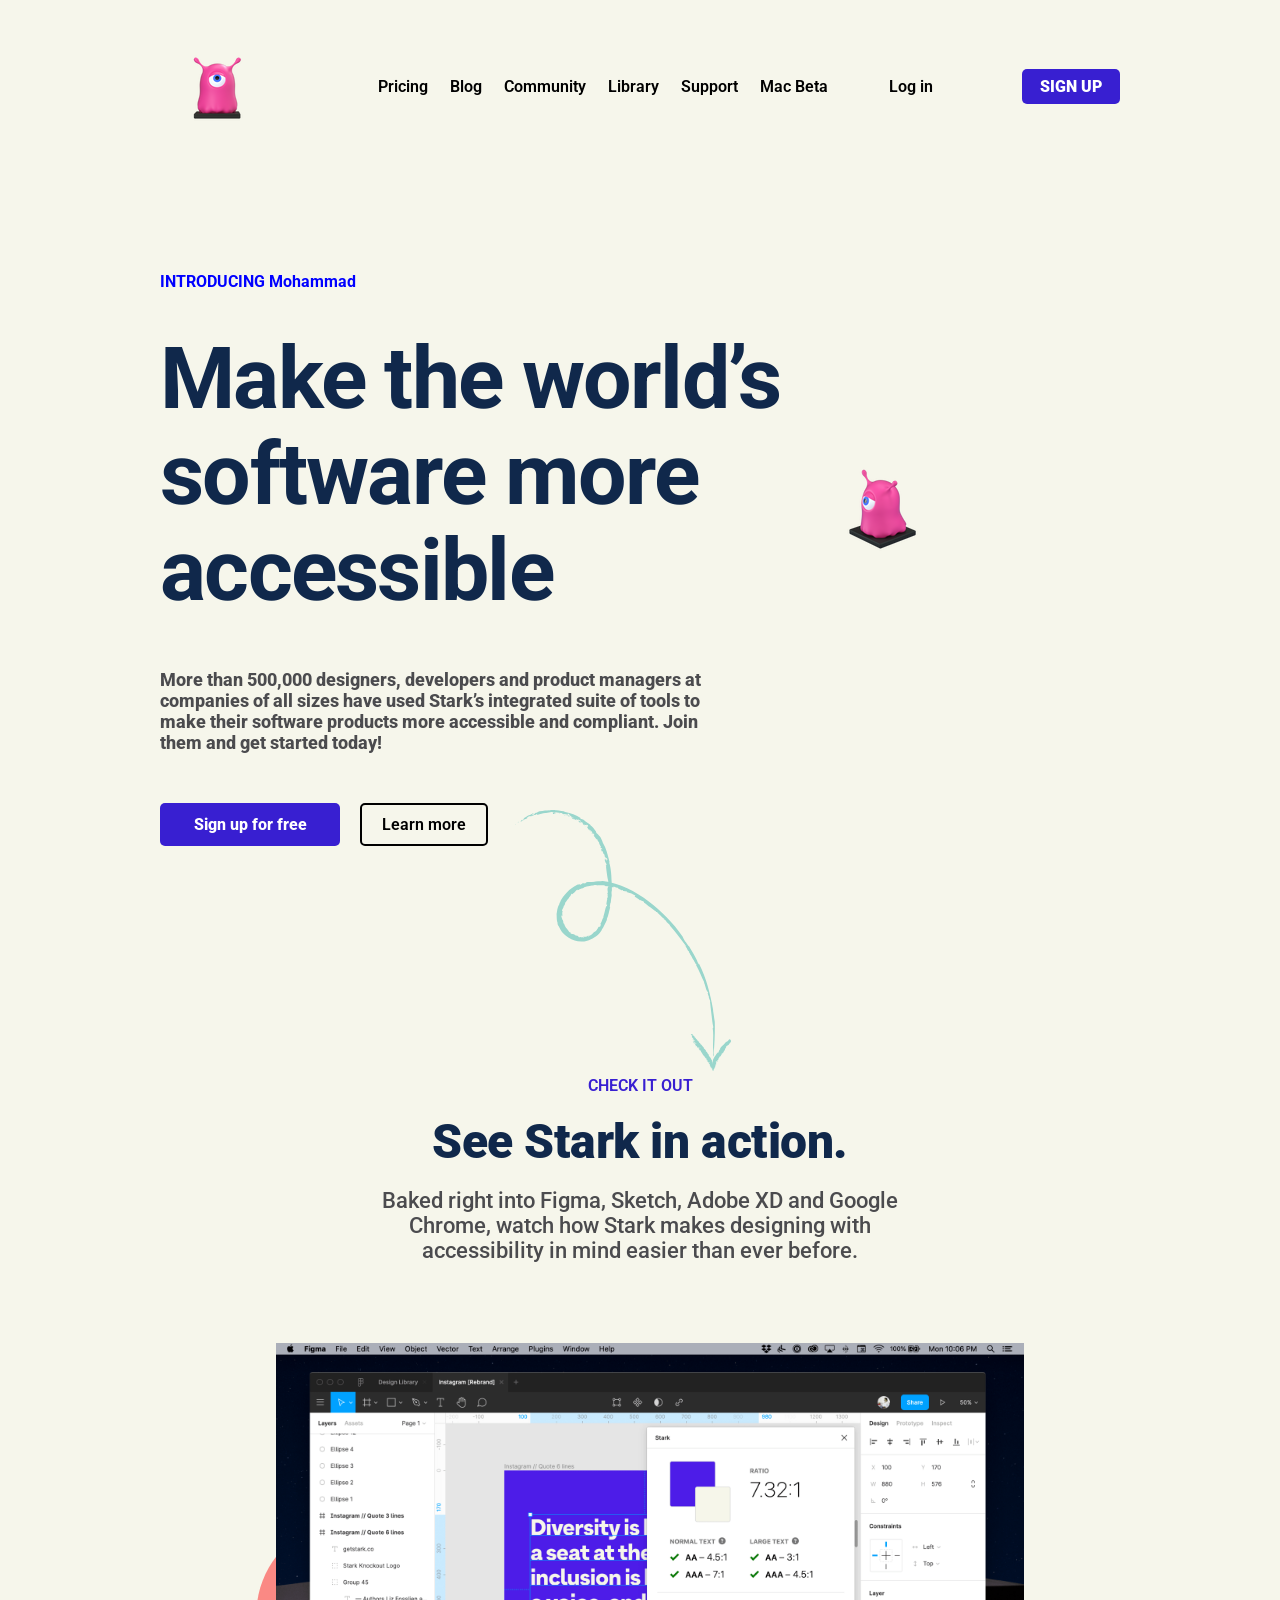
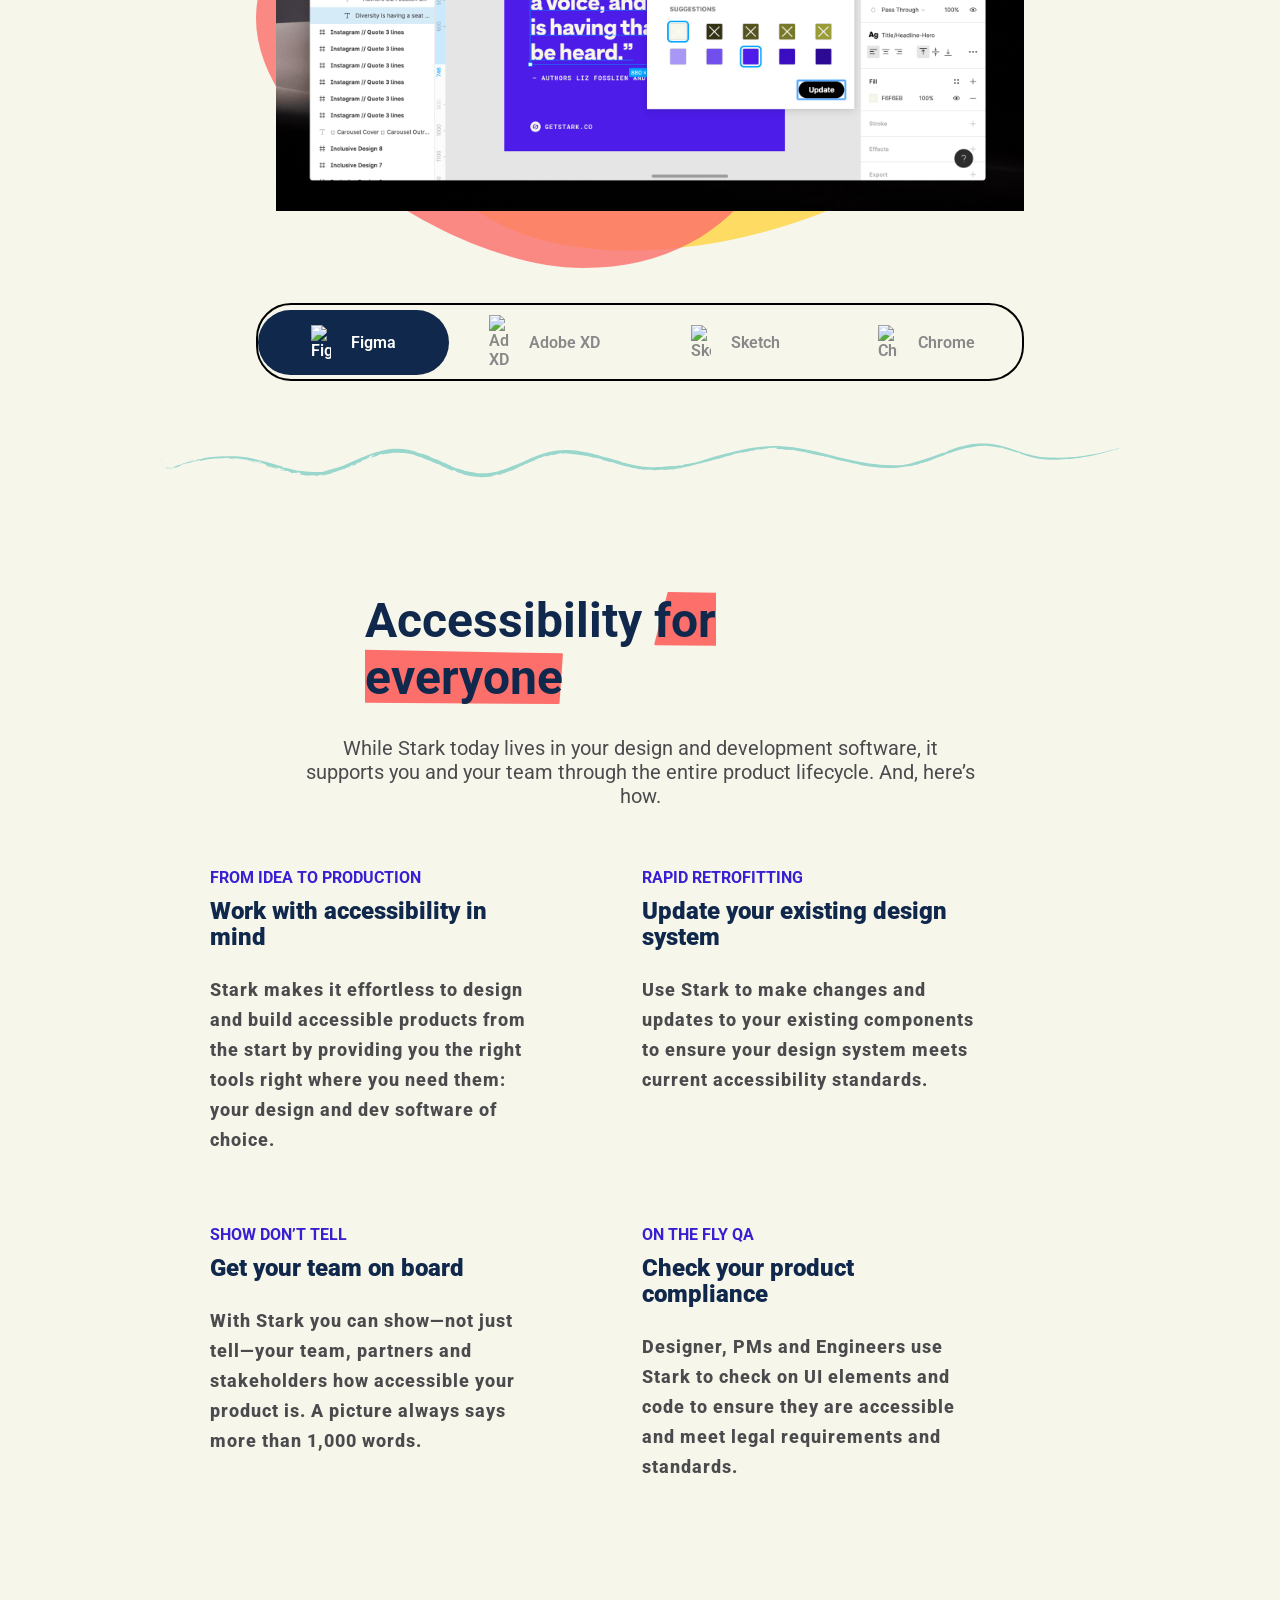
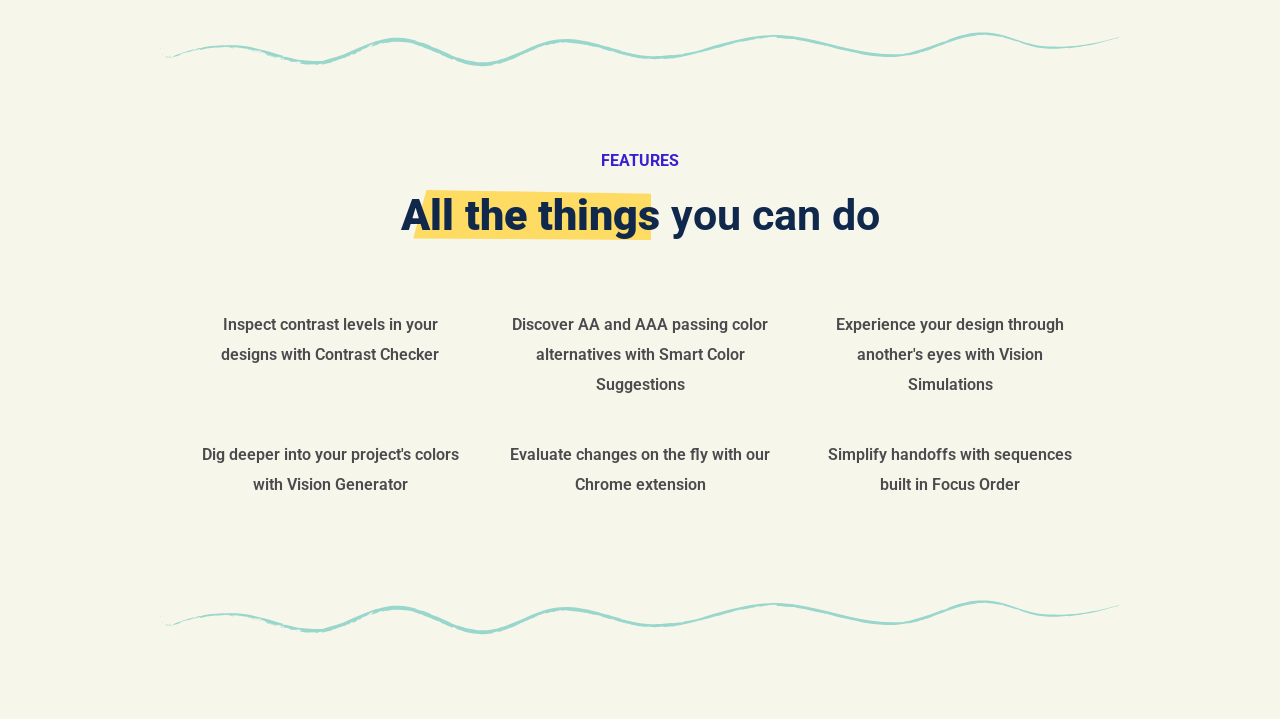
==== commit b7fe6c32: "Added 2 new sections" ====
--- a/index.html
+++ b/index.html
@@ -133,6 +133,33 @@
             </div>
     </section>
 
+        <!-- ---------------------------------------------- -->
+    <div style="text-align: center;">
+        <svg width="100%" height="35" viewBox="0 0 961 35" fill="none" xmlns="http://www.w3.org/2000/svg" style="margin: 5rem 0px; max-width: 961px;"><path d="M0.343171 17.7975C0.257378 17.0254 0.343171 16.6822 0.257378 16.6822C0.257378 16.5964 0.171585 16.8538 0.0857926 17.0254C-8.19564e-08 17.197 0.0857927 17.3685 0 17.197C0 17.1112 -8.19564e-08 17.0254 0.0857926 16.768C0.0857926 16.5106 0.171585 16.1675 0.343171 15.7385C0.514756 16.1675 0.343171 16.768 0.343171 17.7975Z" fill="#99D6CC"></path><path d="M949.125 8.5319C943.548 10.4193 936.857 11.8778 930.079 13.1647C923.216 14.3658 916.266 15.3095 909.832 16.2532C908.373 16.4248 910.175 15.6527 906.829 16.0816C900.652 16.9396 892.588 17.197 884.266 16.2532C880.062 15.8243 875.858 14.9663 871.826 13.9368C867.793 12.9073 863.933 11.6204 860.329 10.2478L861.273 10.3335C858.528 9.38983 855.01 8.78928 852.179 7.75977C852.179 7.67398 853.123 7.93134 852.522 7.58817C851.664 7.67396 847.203 6.04391 845.83 5.95812C844.715 5.52915 844.887 5.27178 843.428 4.75702L841.627 4.67123C839.139 4.49964 836.307 3.8133 833.133 3.38434C831.589 3.12696 829.959 2.86957 828.243 2.86957C826.613 2.78378 824.897 2.69799 823.181 2.86957C823.524 2.78378 824.125 2.698 823.61 2.61221C818.205 2.86959 812.286 3.89908 806.28 5.35756C800.275 6.81603 794.269 8.78928 788.693 10.8483C789.121 10.5909 789.465 10.162 788.693 10.2478C788.264 10.8483 784.832 12.1352 781.829 13.3363C780.371 13.4221 776.767 15.5669 773.164 16.5964L773.421 16.4248C770.933 17.7117 769.475 17.6259 767.502 18.7412L765.7 18.9986C764.756 19.9423 761.754 19.9423 759.695 20.886L759.78 20.9718C757.721 21.744 756.52 21.6582 754.633 22.2587H754.461C752.145 22.8593 750.343 23.2025 749.142 23.4598C747.941 23.7172 747.255 23.803 747.34 24.0604C746.482 23.9746 747.598 23.803 748.627 23.5456C749.657 23.2882 750.515 23.0309 749.142 23.0309C745.367 23.803 741.507 24.4036 737.56 24.7467C735.587 24.9183 733.614 25.0041 731.64 25.0899C730.697 25.0899 729.667 25.0899 728.723 25.0899C727.78 25.0899 726.75 25.0899 725.806 25.0041C721.86 24.9183 717.914 24.4893 714.053 24.0604C710.192 23.5456 706.246 22.9451 702.471 22.2587C700.755 21.744 699.64 21.4866 699.297 21.2292C697.752 21.0576 693.548 20.1139 692.09 20.0281C692.605 20.1139 691.146 19.5992 690.374 19.4276C687.629 18.6554 687.286 19.1702 684.283 18.3123C685.484 18.4838 685.913 18.398 685.57 18.2265C682.91 17.9691 679.478 17.0254 676.39 16.4248C676.905 16.5106 677.591 16.5964 677.505 16.4248C674.073 15.9959 671.414 14.8805 668.497 14.3658H669.612C664.979 12.9073 668.068 14.5374 664.121 13.3363C665.151 13.5079 664.808 13.3363 664.979 13.2505C661.119 12.7357 654.942 11.1915 651.167 10.5051C651.424 10.5051 651.338 10.4193 651.338 10.4193C647.22 9.56142 642.845 8.61768 638.212 8.01714C636.582 7.67396 638.898 7.50239 634.437 6.90184C634.523 7.4166 626.887 6.12969 629.375 7.07341C625.601 6.55865 619.595 5.95812 617.021 6.04391C618.737 5.95812 615.134 5.35756 618.394 5.44336C617.622 5.35756 616.764 5.18598 615.992 5.01439C616.335 4.75701 618.48 5.18599 617.708 4.84282C616.078 4.75703 611.445 4.9286 609.986 5.01439C608.528 5.27177 607.069 5.52914 605.439 5.78652C605.01 5.87231 604.581 5.87232 604.152 5.95812C603.723 6.04391 603.294 6.12969 602.78 6.21548C601.836 6.38707 600.806 6.55865 599.605 6.64445C601.836 6.21548 598.233 6.21549 599.777 5.95812L596.517 6.81604C595.401 7.15921 594.372 7.50239 593.257 7.75977C591.712 8.01715 592.828 7.41658 590.597 7.93134C590.769 8.01713 589.739 8.27452 589.053 8.5319C588.452 8.5319 582.618 9.90459 581.846 9.56142C581.16 9.47563 584.334 8.96087 582.618 9.13246C579.701 9.64721 579.616 9.90457 576.784 10.5909L576.699 10.5051C574.811 10.8483 571.208 11.9636 573.267 11.792C574.554 11.5346 572.666 11.6204 574.64 11.2773C573.353 11.8778 570.093 12.7357 567.261 13.4221C568.205 13.0789 568.034 12.9931 568.463 12.7357C564.688 14.0226 560.741 15.2237 556.452 16.5106C556.452 16.768 557.91 15.6527 558.596 15.6527C553.02 16.768 547.443 19.0844 542.725 19.7707C543.497 19.5134 543.24 20.0281 543.154 19.9423C540.494 20.6287 540.494 20.1997 538.864 20.7145C538.607 20.5429 536.719 21.315 534.918 21.8298C534.06 22.1729 534.403 21.8298 535.947 21.4866C534.746 21.9156 531.658 22.6877 528.14 23.5456C526.424 23.9746 524.451 24.3177 522.649 24.6609C520.848 25.0041 519.132 25.2615 517.673 25.4331C517.845 25.5189 514.156 26.3768 512.783 26.5484L513.298 26.2052C512.697 26.2052 511.496 26.3768 510.552 26.4626C509.523 26.5484 508.665 26.6342 508.493 26.4626C507.807 26.6342 508.15 26.6342 509.008 26.5484C509.437 26.4626 509.952 26.4626 510.638 26.3768C511.239 26.291 511.925 26.2052 512.612 26.0336C515.271 25.6047 517.759 25.1757 515.872 25.5188C514.842 25.433 510.467 26.7199 511.325 26.2052C508.579 26.5483 506.005 27.0631 503.346 26.9773C504.118 26.9773 505.577 26.3768 503.346 26.5484C499.485 26.8057 502.231 26.72 499.056 26.8916L497.083 27.0631C496.911 27.4063 493.566 27.0631 495.024 27.4063C494.509 27.2347 489.276 27.2347 489.791 26.8057L490.391 26.4626C488.675 26.3768 487.646 26.7199 486.273 26.8057C486.016 26.7199 485.587 26.6342 485.673 26.5484C485.329 27.0631 481.64 26.0336 479.581 26.2052C477.865 25.7762 475.635 25.4331 473.662 25.0041C471.688 24.5751 469.973 24.1462 469.2 23.803C466.541 23.374 464.053 23.0308 461.136 22.0871C461.736 22.1729 462.594 22.4303 462.766 22.3445C460.964 21.6582 460.45 21.6582 458.734 21.315C459.163 21.315 455.13 19.9423 453.071 19.1702C450.412 18.6554 451.27 19.1702 450.927 19.3418C448.696 18.0549 443.548 17.6259 440.803 16.339C441.747 16.5106 444.664 17.1112 442.519 16.339C440.288 15.0521 437.629 15.4811 433.94 14.1942L434.712 14.8806C433.082 14.1942 429.049 13.8511 429.564 13.4221C428.277 13.3363 425.103 12.3068 425.446 12.9073C424.674 12.7357 423.816 12.4784 422.958 12.3068C422.1 12.1352 421.242 12.0494 420.299 11.8778C419.441 11.7062 418.497 11.6204 417.553 11.4488C416.609 11.3631 415.752 11.2773 414.808 11.1915C413.95 11.1057 413.092 11.0199 412.234 10.9341C411.376 10.8483 410.604 10.8483 409.832 10.7625C408.373 10.6767 407.001 10.4193 406.057 10.2478C405.113 10.3335 402.883 10.3335 403.312 10.5909C404.856 10.8483 405.456 10.3335 405.971 10.5051C405.113 10.5909 404.942 10.6767 404.856 10.7625C402.883 10.7625 401.338 10.7625 403.14 10.2478C402.025 10.2478 401.167 10.2478 400.48 10.3335C399.794 10.5051 399.194 10.6767 398.507 10.8483C397.907 11.0199 397.22 11.1915 396.362 11.363C395.933 11.4488 395.504 11.5346 394.904 11.6204C394.389 11.7062 393.789 11.8778 393.102 11.9636C393.274 11.7062 392.845 11.7062 391.301 12.0494C390.271 12.3068 389.327 12.7357 388.384 13.0789C384.866 13.9368 386.239 13.1647 386.067 12.8215C384.18 13.4221 381.949 14.1942 381.177 14.709L378.775 15.1379C380.491 14.8806 377.316 15.8243 376.544 16.339C376.802 16.1675 377.059 16.0817 377.402 15.9101C376.973 15.9101 374.914 16.8538 373.885 17.2828C374.228 17.3686 376.373 16.5964 377.574 16.1674C376.716 16.6822 375.257 17.197 374.056 17.8833C374.314 17.3685 371.054 18.9128 369.595 19.5133C367.879 20.1139 367.879 20.6287 367.364 20.8002C367.279 20.6287 364.705 21.9156 365.82 21.1434C366.335 20.8861 367.193 20.7145 368.051 20.1997C366.936 20.5429 366.935 20.1997 364.791 21.4008C363.161 22.2587 365.477 21.8298 362.217 23.0309C362.989 22.6019 363.161 22.4303 363.761 22.0014L360.673 23.2024V23.5456C360.244 23.6314 360.501 23.5456 360.329 23.5456C359.557 24.232 355.782 25.6904 355.182 26.291C353.638 26.9773 351.836 27.4921 350.292 28.0068L350.549 27.8353C349.605 28.0926 348.49 28.5216 347.546 28.9505C346.517 29.3795 345.573 29.7227 344.801 30.1517L344.887 30.0658C344.372 30.2374 343.514 30.4948 342.656 30.838C341.798 31.0954 340.854 31.4385 340.254 31.6959C337.594 32.2107 339.053 30.838 336.222 31.8675C333.562 32.5539 332.104 33.2402 333.219 33.2402C331.932 33.4118 330.645 33.5834 329.358 33.755C328.071 33.9266 326.699 34.0123 325.412 34.0981L324.468 34.1839H323.524C322.838 34.1839 322.237 34.1839 321.551 34.1839C320.264 34.0981 319.063 34.0123 317.948 33.755C317.262 33.8408 317.69 33.9265 316.146 33.8407C312.457 33.326 308.682 32.6396 305.079 31.6959C301.561 30.7522 298.216 29.5511 295.642 28.35C297.701 28.9505 295.899 28.0926 295.899 27.921C294.183 27.5779 294.097 26.8915 293.325 27.1489C293.411 27.4921 293.154 27.4921 295.041 28.35C290.923 26.9773 284.918 24.4035 282.859 23.2024C283.888 23.803 283.03 23.5456 282.086 23.2024C282.515 22.945 279.684 21.5724 277.454 20.8002L277.025 20.886L275.738 20.0281C274.88 19.7707 274.622 20.1139 272.563 18.9986C272.478 18.827 272.392 18.7412 272.049 18.4839C269.732 17.7117 266.386 16.768 263.984 15.5669C263.384 15.1379 262.697 14.7948 262.097 14.4516C261.067 14.1084 259.18 13.6795 260.981 14.4516C256.863 12.7357 254.032 11.9636 252.745 11.2773C248.885 10.6767 244.252 9.99037 239.447 9.81879C238.847 9.81879 238.246 9.81879 237.646 9.81879C237.045 9.81879 236.445 9.81879 235.844 9.81879C234.643 9.90458 233.442 9.99038 232.241 9.99038C231.984 9.99038 231.64 9.99036 231.383 10.0762L230.525 10.162C229.924 10.2477 229.324 10.3336 228.809 10.4193C227.694 10.5909 226.493 10.6767 225.463 10.9341L225.721 10.6767C223.318 11.0199 224.605 11.2773 222.89 11.4488C223.576 11.1057 221.002 11.4489 222.804 10.7625C221.946 10.8483 221.259 11.0199 220.659 11.2773C220.058 11.4489 219.629 11.6204 219.115 11.8778C218.257 12.3068 217.485 12.5642 216.455 12.9931C216.369 13.1647 216.712 12.9931 217.141 12.8215C217.57 12.6499 217.914 12.5641 217.828 12.7357C217.485 12.9073 213.195 14.0226 212.852 14.5374C211.994 14.6232 212.509 14.1942 212.938 13.8511C212.251 14.1084 211.651 14.4516 211.05 14.709C209.763 14.9664 211.05 14.1942 212.337 13.5079C213.624 12.8215 214.997 12.1352 213.538 12.3068L211.651 12.9931C209.763 13.1647 216.455 10.8483 211.736 12.3068C209.763 13.2505 208.305 14.4516 210.106 13.9368C205.988 15.5669 208.476 15.5669 204.101 17.2828C202.814 17.5401 207.618 15.8243 206.675 15.8243C204.444 16.339 202.557 17.7117 200.669 18.3981C202.814 17.6259 201.184 18.7412 199.897 19.4276C197.581 20.1997 201.184 18.4839 198.01 19.7707C197.581 20.1997 194.664 21.6582 197.323 20.7145C196.38 21.6582 193.977 22.0013 192.347 23.1167C191.146 23.2024 195.35 20.9718 191.747 22.2587C192.433 22.3445 187.543 24.4893 189.602 24.2319C188.143 24.7467 187.886 24.4894 188.83 23.8888C186.771 24.4894 184.197 26.4626 183.253 26.0336L182.653 26.6341C181.966 26.7199 181.023 26.9773 179.907 27.2347C179.049 27.5779 177.591 28.1784 176.39 28.6074C175.189 29.0364 174.245 29.3795 174.245 29.0364C173.73 29.2937 169.441 30.3233 171.156 30.3233C172.529 30.0659 173.301 29.8085 173.902 29.6369C174.502 29.3795 174.931 29.2937 175.789 29.2937C173.816 29.5511 172.014 30.409 170.47 31.0096L170.127 30.838C169.698 31.0096 168.926 31.2669 168.24 31.3527C167.553 31.5243 166.867 31.6959 166.609 31.8675C167.296 31.6101 166.867 31.5244 166.181 31.6101L165.237 32.1249C163.349 32.5538 163.092 32.3823 162.835 32.2965C162.577 32.2107 162.406 32.0391 160.518 32.2965L163.349 31.6959C162.749 31.7817 161.462 31.6959 159.66 31.9533C159.317 32.1249 158.802 32.3823 158.373 32.5538C157.859 32.7254 157.43 32.897 157.086 32.9828C154.942 33.1544 156.143 32.7254 153.998 33.0686C154.942 32.9828 155.8 32.8112 156.743 32.6396C156.915 32.5538 156.486 32.468 155.628 32.3823C155.199 32.3823 154.684 32.2965 154.084 32.2965C153.483 32.2107 152.797 32.2107 152.111 32.2107C150.309 32.2964 147.478 32.4681 150.309 32.897C148.85 32.8112 146.877 32.468 148.078 32.3823C144.904 32.2107 148.507 32.7254 145.676 32.6396C145.161 32.468 143.96 32.2107 142.759 31.9533C141.472 31.6101 140.185 31.2669 139.156 30.9238H142.073L140.185 30.5806C142.673 30.5806 138.984 30.0659 140.443 29.8943C139.156 29.6369 137.612 29.4653 136.41 29.2937C138.212 29.9801 137.097 29.9801 135.724 29.9801C134.266 29.8943 132.55 29.7227 133.065 30.1517C130.491 29.6369 129.804 29.0364 129.118 28.6074C128.346 28.0927 127.574 27.7494 124.914 27.4921C125.686 27.921 123.113 27.6636 126.287 28.35C123.198 27.4063 124.056 28.35 120.453 27.0631C123.198 27.6636 117.793 25.6047 121.74 26.4626C121.397 26.5484 123.885 27.2347 124.485 27.3205C123.284 26.72 124.914 26.8057 121.826 25.862C119.938 25.3473 117.279 24.5751 117.622 25.0041C117.622 25.3473 120.539 25.862 119.252 25.862C115.391 24.8325 114.962 24.1462 113.246 24.2319C115.649 24.9183 116.163 25.4331 115.992 25.6904L113.161 25.0041L113.761 24.9183C109.386 23.374 112.303 24.9183 108.013 23.5456L106.126 22.5161C107.241 22.4303 112.303 24.5751 111.702 23.7172C108.957 22.8593 107.927 22.8593 105.353 21.9156C105.954 22.0014 106.726 22.2587 107.327 22.3445C106.297 22.0871 105.611 20.8861 101.407 20.2855C99.2622 19.9423 100.806 20.3713 100.721 20.5429C96.1736 19.4276 94.801 19.4276 91.884 18.9128C92.5704 18.5696 86.7364 17.9691 89.9966 18.0549C91.455 18.4839 97.9753 19.9423 99.6911 19.9423C98.919 19.5134 99.8627 19.6849 101.064 20.0281C102.265 20.3713 103.809 20.8003 104.324 20.7145C100.721 19.685 101.064 19.256 100.549 18.7412C99.5196 18.4838 98.4901 18.3981 97.8895 18.3123C97.3747 18.5696 98.7474 18.827 98.6616 19.1702C96.6884 18.5696 94.6294 18.2265 92.8277 17.8833C91.0261 17.6259 89.4818 17.4543 88.2807 17.4543C86.908 17.0254 87.4228 16.768 89.0528 17.0254C84.1627 16.339 78.8435 15.6527 74.2107 15.3095C75.755 15.6527 74.3823 15.6527 73.0096 15.5669C71.5511 15.5669 70.0069 15.4811 71.0364 15.7385C71.6369 15.8243 72.2375 15.8243 72.838 15.9101C73.3528 15.9959 73.8675 16.0816 74.1249 16.1674C74.8112 16.339 74.9828 16.5106 74.2965 16.5964C72.7522 16.4248 74.3823 16.339 73.6959 16.1674C71.7227 16.339 70.6074 15.5669 68.6342 15.9959C73.1812 15.9101 69.4921 15.3095 70.35 14.9663C67.0899 15.1379 70.5216 14.6232 67.2615 14.6232C64.0014 14.8806 59.9691 15.1379 56.3658 15.5669C55.2505 15.5669 53.9636 15.5669 52.5909 15.7385C51.2183 15.9101 49.8456 16.0817 48.3871 16.2532C47.0144 16.5106 45.6417 16.768 44.3548 16.9396C43.0679 17.1969 41.9526 17.4543 40.9231 17.6259C38.7783 17.7975 40.0652 17.0254 37.8346 17.4543C35.175 18.0549 39.8936 17.5401 35.9471 18.2265L36.2903 18.0549C35.6898 18.2265 33.8881 18.5696 32.0865 19.0844C31.2285 19.3418 30.2848 19.5992 29.5985 19.8565C28.9121 20.1139 28.3116 20.3713 28.14 20.6287L29.1695 19.7707C28.3974 19.9423 27.7968 20.2855 27.1963 20.5429C27.1105 20.3713 26.2526 20.4571 27.3679 20.0281C24.8799 20.3713 22.3919 21.744 19.9039 22.6019L21.6198 22.3445C19.4749 23.2024 17.6733 23.9746 15.7859 24.4893C13.8984 25.0899 12.011 25.5188 9.69458 25.6904L9.78037 25.3472C8.92244 25.433 7.97872 25.4331 7.035 25.4331C7.37817 25.3473 6.94921 25.1757 6.26287 24.9183C5.57653 24.6609 4.7186 24.3177 4.03226 24.0604C6.17707 25.0899 8.57927 25.0041 10.8099 24.4893C11.7536 24.4893 11.2388 24.6609 10.6383 24.8325C10.0377 25.0041 9.35141 25.1757 9.95195 25.2615C10.4667 25.3473 11.8394 25.2614 13.0405 24.9183C14.2416 24.5751 15.3569 24.1462 15.7001 23.8888C14.1558 24.3178 14.1558 24.4035 12.9547 24.8325C12.3542 24.5751 14.6706 23.9746 15.7001 23.2882C14.9279 23.5456 13.8126 23.803 13.641 23.9746C15.0995 23.374 16.6438 22.7735 19.2176 21.8298C17.5017 22.6019 20.2471 21.744 19.6465 22.0871C19.7323 21.6582 22.1345 20.6287 25.3946 19.6849C26.5957 19.5134 28.14 18.9986 29.7701 18.3981C31.4859 17.8833 33.2876 17.1112 35.2608 16.768C33.8023 17.4543 31.9149 18.3123 29.6843 19.0844C32.0865 18.6554 32.3439 18.3123 34.7461 17.9691C35.8614 17.4543 36.5477 16.768 39.6362 15.9959L39.8936 16.2532C42.7248 15.5669 42.639 15.1379 46.3281 14.6232C52.6767 13.7653 59.197 13.3363 64.0014 13.2505L64.173 13.5079C66.8325 12.8215 73.1812 13.3363 76.7845 13.3363C79.873 13.6795 83.2189 14.0226 86.1359 14.3658C87.5944 14.5374 88.9671 14.7948 90.1682 15.0521C91.3692 15.3095 92.3988 15.4811 93.1709 15.8243C103.981 17.7975 112.989 20.8002 123.713 24.0604L121.826 23.8888C123.799 24.1462 123.027 24.4893 124.914 25.0041C122.855 24.0604 127.66 25.3473 129.032 25.4331C133.751 27.0631 140.1 28.0926 144.389 28.35L144.561 28.6074C149.022 28.6074 154.17 29.3795 159.66 28.9505C160.261 29.0363 161.29 29.1221 162.92 28.9505C165.752 27.921 167.296 27.7494 171.5 26.3768C171.843 26.291 172.272 26.2052 172.701 26.0336C173.13 25.862 173.559 25.7762 174.073 25.6047C175.017 25.3473 176.047 25.0041 177.076 24.7467C179.049 24.0604 181.108 23.4598 182.653 22.9451C193.72 18.0549 205.045 12.7357 217.399 8.70349L218.428 8.78926C219.2 8.53189 219.887 8.27451 220.659 8.01714C221.431 7.75976 222.203 7.58819 223.061 7.4166C224.691 6.98764 226.321 6.64446 228.037 6.38708C229.753 6.1297 231.383 5.87231 233.185 5.78652C234.9 5.70073 236.616 5.52916 238.332 5.70075C241.764 5.78654 245.11 6.21549 248.198 6.81604C251.287 7.41659 254.204 8.10292 256.778 8.78926L255.662 9.04666C258.837 10.0762 262.955 11.2773 262.268 10.5909C265.357 11.8778 270.161 13.3363 271.963 14.6232C275.051 16.0817 275.909 15.9959 278.483 17.1112C284.574 20.0281 286.891 21.0576 292.725 23.374L291.266 22.7735C290.58 22.6019 290.408 22.7735 291.867 23.4598C294.097 24.232 299.846 26.7199 297.958 25.2615C301.047 26.6342 304.736 27.7495 308.511 28.6074C312.286 29.4653 315.975 29.98 319.149 30.4948C318.634 30.3232 320.264 30.3232 320.865 30.2374C326.527 30.4948 332.618 29.9801 337.08 28.5216C338.023 28.4358 335.707 29.1222 338.023 28.6074C339.396 28.1784 338.023 28.35 339.653 27.8353C344.115 26.3768 348.662 24.8325 353.037 23.1167C357.498 21.4008 361.788 19.5991 365.82 17.7975C372.941 14.4516 380.405 11.2773 388.298 9.30403C396.191 7.245 404.427 6.73025 412.062 7.24501L411.891 7.3308C417.038 7.24501 423.73 9.21824 427.848 9.38982C429.049 9.733 432.31 10.4193 431.366 10.5051C435.398 11.0199 442.176 13.5937 447.924 14.709C447.409 14.5374 447.152 14.4516 446.551 14.3658C452.128 16.2532 457.104 17.2827 462.938 19.1702C462.337 19.0844 461.222 18.827 461.05 18.9128C463.281 19.7707 466.627 19.7707 467.742 20.7145C469.029 21.0576 468.771 20.6287 467.913 20.4571C474.348 22.1729 481.126 23.4598 487.989 23.8888C491.421 23.9746 494.852 24.3177 498.37 24.0604L500.944 23.9746C501.802 23.9746 502.66 23.9746 503.517 23.803C505.233 23.6314 506.949 23.4598 508.665 23.2882C509.266 23.2882 509.866 23.2882 510.295 23.2024C510.81 23.2024 511.153 23.1167 511.496 23.1167C512.183 23.1167 512.697 23.0309 513.04 23.1167C513.727 23.1167 513.727 23.2882 513.641 23.374C513.555 23.5456 513.212 23.6314 517.073 22.8593C517.759 22.8593 517.502 22.5161 517.588 22.6877C520.59 22.0013 522.392 22.6019 524.365 21.9156C523.421 21.6582 525.738 21.4866 525.738 21.2292C531.743 20.1997 533.03 20.3713 537.663 18.9128L537.32 19.1702C538.693 18.6554 540.065 18.2265 541.524 17.8833C542.982 17.4543 544.355 17.0254 545.813 16.5964C548.644 15.8243 551.39 14.9663 553.62 14.0226C561.17 11.9636 568.72 9.90458 576.27 8.18873C580.045 7.24501 583.82 6.55865 587.68 5.78652C589.568 5.44335 591.541 5.18599 593.428 4.84282L596.259 4.41386L599.176 4.07067C601.064 3.89908 603.037 3.64172 604.924 3.47013L610.758 3.12697C614.619 2.95538 618.566 3.04115 622.426 3.21274C630.148 3.6417 637.869 4.75703 645.419 6.12971C660.432 9.04666 674.846 13.0789 689.345 16.4248C703.844 19.685 718.514 22.4303 733.528 22.2587C734.386 22.2587 735.158 22.3445 735.844 22.3445C736.531 22.3445 737.131 22.3445 737.732 22.3445C738.933 22.3445 739.876 22.3445 740.82 22.2587C741.764 22.1729 742.793 22.0871 744.08 21.9156C745.281 21.6582 746.74 21.4866 748.627 21.0576C748.37 21.2292 747.855 21.315 748.37 21.315C748.542 21.0576 749.828 20.8002 751.201 20.4571C751.887 20.2855 752.574 20.1997 753.174 20.0281C753.775 19.8565 754.204 19.6849 754.29 19.5133C765.1 16.9396 774.708 12.9931 785.69 9.04666C783.974 9.733 783.202 10.4193 785.261 9.64719L787.32 8.61769H787.749C789.122 8.01715 790.666 7.3308 789.121 7.67397C796.071 5.18598 803.191 2.95537 810.57 1.58268C812.457 1.23951 814.259 0.896348 816.146 0.810555L818.977 0.553188C819.921 0.467395 820.865 0.46739 821.808 0.46739L824.64 0.381592C825.583 0.381592 826.527 0.467395 827.471 0.553188L830.302 0.724757C831.246 0.81055 832.189 0.98213 833.133 1.06792C848.147 3.29853 861.187 10.0762 874.914 12.6499C875.686 12.8215 876.544 13.0789 877.488 13.2505C878.346 13.4221 879.29 13.5079 880.233 13.6795C881.177 13.851 882.207 14.0226 883.15 14.1084C884.18 14.1942 885.209 14.28 886.239 14.3658C890.357 14.709 894.561 14.709 898.164 14.709C903.569 14.7948 908.802 14.6232 914.036 14.1084L916.009 13.9368L917.982 13.6795C919.269 13.5079 920.556 13.3363 921.843 13.2505C924.417 12.8215 926.99 12.5642 929.564 12.0494C939.859 10.3335 950.069 7.84554 960.793 4.92859C960.793 4.92859 960.192 5.35758 958.391 6.12971C956.417 6.2155 953.586 7.3308 949.125 8.5319Z" fill="#99D6CC"></path><path d="M2.05903 21.2292C2.31641 21.9156 4.20385 23.5456 2.48799 22.5161C2.48799 22.3445 2.23062 22.0014 2.14482 21.744C1.97324 21.4866 1.88744 21.2292 2.05903 21.2292Z" fill="#99D6CC"></path><path d="M67.3473 15.3095C67.4331 15.2237 68.291 15.3953 68.5484 15.4811C67.6905 15.4811 66.9183 15.6528 66.3178 15.5669C67.0899 15.4811 66.9183 15.3953 67.3473 15.3095Z" fill="#99D6CC"></path><path d="M84.5058 16.6821C84.3342 16.7679 83.3905 16.6821 82.1894 16.5964C80.9883 16.5106 79.5299 16.4248 78.4146 16.339C80.3878 16.4248 82.4468 16.5106 84.5058 16.6821Z" fill="#99D6CC"></path><path d="M99.9485 20.5429C101.235 21.0576 100.806 21.0576 99.0906 20.5429C99.0048 20.4571 99.6054 20.5429 99.9485 20.5429Z" fill="#99D6CC"></path><path d="M101.15 20.4571C102.437 20.8003 103.037 21.0576 103.638 21.4008C103.723 21.1434 100.635 20.6287 101.15 20.4571Z" fill="#99D6CC"></path><path d="M135.038 30.6664C135.896 30.838 137.783 31.0954 138.469 31.4386C137.697 31.0954 134.351 30.838 135.038 30.6664Z" fill="#99D6CC"></path><path d="M151.767 32.5538C152.282 32.5538 152.539 32.6396 153.14 32.5538C154.17 32.6396 153.054 32.8112 152.196 32.8112L151.767 32.5538Z" fill="#99D6CC"></path><path d="M437.286 15.3953L435.57 14.9664L435.827 14.8806L437.286 15.3953Z" fill="#99D6CC"></path><path d="M565.889 14.28C567.605 13.7652 567.09 14.1942 567.433 14.1084C565.889 14.4516 567.948 13.6794 565.889 14.28Z" fill="#99D6CC"></path><path d="M635.124 7.50238L634.609 7.41661L634.78 7.07343L635.124 7.50238Z" fill="#99D6CC"></path></svg>
+    </div>
+
+<!-- -------------------------------------------------------------------- -->
+
+    <div class="features">
+        <span>FEATURES</span>
+        <h1><span> All the things </span> you can do</h1>
+
+        <div class="features-nums">
+            <p>Inspect contrast levels in your designs with Contrast Checker</p>
+            <p>Discover AA and AAA passing color alternatives with Smart Color Suggestions</p>
+            <p>Experience your design through another's eyes with Vision Simulations</p>
+            <p>Dig deeper into your project's colors with Vision Generator</p>
+            <p>Evaluate changes on the fly with our Chrome extension</p>
+            <p>Simplify handoffs with sequences built in Focus Order</p>
+        </div>
+    </div>
+
+            <!-- ---------------------------------------------- -->
+    <div style="text-align: center;">
+        <svg width="100%" height="35" viewBox="0 0 961 35" fill="none" xmlns="http://www.w3.org/2000/svg" style="margin: 5rem 0px; max-width: 961px;"><path d="M0.343171 17.7975C0.257378 17.0254 0.343171 16.6822 0.257378 16.6822C0.257378 16.5964 0.171585 16.8538 0.0857926 17.0254C-8.19564e-08 17.197 0.0857927 17.3685 0 17.197C0 17.1112 -8.19564e-08 17.0254 0.0857926 16.768C0.0857926 16.5106 0.171585 16.1675 0.343171 15.7385C0.514756 16.1675 0.343171 16.768 0.343171 17.7975Z" fill="#99D6CC"></path><path d="M949.125 8.5319C943.548 10.4193 936.857 11.8778 930.079 13.1647C923.216 14.3658 916.266 15.3095 909.832 16.2532C908.373 16.4248 910.175 15.6527 906.829 16.0816C900.652 16.9396 892.588 17.197 884.266 16.2532C880.062 15.8243 875.858 14.9663 871.826 13.9368C867.793 12.9073 863.933 11.6204 860.329 10.2478L861.273 10.3335C858.528 9.38983 855.01 8.78928 852.179 7.75977C852.179 7.67398 853.123 7.93134 852.522 7.58817C851.664 7.67396 847.203 6.04391 845.83 5.95812C844.715 5.52915 844.887 5.27178 843.428 4.75702L841.627 4.67123C839.139 4.49964 836.307 3.8133 833.133 3.38434C831.589 3.12696 829.959 2.86957 828.243 2.86957C826.613 2.78378 824.897 2.69799 823.181 2.86957C823.524 2.78378 824.125 2.698 823.61 2.61221C818.205 2.86959 812.286 3.89908 806.28 5.35756C800.275 6.81603 794.269 8.78928 788.693 10.8483C789.121 10.5909 789.465 10.162 788.693 10.2478C788.264 10.8483 784.832 12.1352 781.829 13.3363C780.371 13.4221 776.767 15.5669 773.164 16.5964L773.421 16.4248C770.933 17.7117 769.475 17.6259 767.502 18.7412L765.7 18.9986C764.756 19.9423 761.754 19.9423 759.695 20.886L759.78 20.9718C757.721 21.744 756.52 21.6582 754.633 22.2587H754.461C752.145 22.8593 750.343 23.2025 749.142 23.4598C747.941 23.7172 747.255 23.803 747.34 24.0604C746.482 23.9746 747.598 23.803 748.627 23.5456C749.657 23.2882 750.515 23.0309 749.142 23.0309C745.367 23.803 741.507 24.4036 737.56 24.7467C735.587 24.9183 733.614 25.0041 731.64 25.0899C730.697 25.0899 729.667 25.0899 728.723 25.0899C727.78 25.0899 726.75 25.0899 725.806 25.0041C721.86 24.9183 717.914 24.4893 714.053 24.0604C710.192 23.5456 706.246 22.9451 702.471 22.2587C700.755 21.744 699.64 21.4866 699.297 21.2292C697.752 21.0576 693.548 20.1139 692.09 20.0281C692.605 20.1139 691.146 19.5992 690.374 19.4276C687.629 18.6554 687.286 19.1702 684.283 18.3123C685.484 18.4838 685.913 18.398 685.57 18.2265C682.91 17.9691 679.478 17.0254 676.39 16.4248C676.905 16.5106 677.591 16.5964 677.505 16.4248C674.073 15.9959 671.414 14.8805 668.497 14.3658H669.612C664.979 12.9073 668.068 14.5374 664.121 13.3363C665.151 13.5079 664.808 13.3363 664.979 13.2505C661.119 12.7357 654.942 11.1915 651.167 10.5051C651.424 10.5051 651.338 10.4193 651.338 10.4193C647.22 9.56142 642.845 8.61768 638.212 8.01714C636.582 7.67396 638.898 7.50239 634.437 6.90184C634.523 7.4166 626.887 6.12969 629.375 7.07341C625.601 6.55865 619.595 5.95812 617.021 6.04391C618.737 5.95812 615.134 5.35756 618.394 5.44336C617.622 5.35756 616.764 5.18598 615.992 5.01439C616.335 4.75701 618.48 5.18599 617.708 4.84282C616.078 4.75703 611.445 4.9286 609.986 5.01439C608.528 5.27177 607.069 5.52914 605.439 5.78652C605.01 5.87231 604.581 5.87232 604.152 5.95812C603.723 6.04391 603.294 6.12969 602.78 6.21548C601.836 6.38707 600.806 6.55865 599.605 6.64445C601.836 6.21548 598.233 6.21549 599.777 5.95812L596.517 6.81604C595.401 7.15921 594.372 7.50239 593.257 7.75977C591.712 8.01715 592.828 7.41658 590.597 7.93134C590.769 8.01713 589.739 8.27452 589.053 8.5319C588.452 8.5319 582.618 9.90459 581.846 9.56142C581.16 9.47563 584.334 8.96087 582.618 9.13246C579.701 9.64721 579.616 9.90457 576.784 10.5909L576.699 10.5051C574.811 10.8483 571.208 11.9636 573.267 11.792C574.554 11.5346 572.666 11.6204 574.64 11.2773C573.353 11.8778 570.093 12.7357 567.261 13.4221C568.205 13.0789 568.034 12.9931 568.463 12.7357C564.688 14.0226 560.741 15.2237 556.452 16.5106C556.452 16.768 557.91 15.6527 558.596 15.6527C553.02 16.768 547.443 19.0844 542.725 19.7707C543.497 19.5134 543.24 20.0281 543.154 19.9423C540.494 20.6287 540.494 20.1997 538.864 20.7145C538.607 20.5429 536.719 21.315 534.918 21.8298C534.06 22.1729 534.403 21.8298 535.947 21.4866C534.746 21.9156 531.658 22.6877 528.14 23.5456C526.424 23.9746 524.451 24.3177 522.649 24.6609C520.848 25.0041 519.132 25.2615 517.673 25.4331C517.845 25.5189 514.156 26.3768 512.783 26.5484L513.298 26.2052C512.697 26.2052 511.496 26.3768 510.552 26.4626C509.523 26.5484 508.665 26.6342 508.493 26.4626C507.807 26.6342 508.15 26.6342 509.008 26.5484C509.437 26.4626 509.952 26.4626 510.638 26.3768C511.239 26.291 511.925 26.2052 512.612 26.0336C515.271 25.6047 517.759 25.1757 515.872 25.5188C514.842 25.433 510.467 26.7199 511.325 26.2052C508.579 26.5483 506.005 27.0631 503.346 26.9773C504.118 26.9773 505.577 26.3768 503.346 26.5484C499.485 26.8057 502.231 26.72 499.056 26.8916L497.083 27.0631C496.911 27.4063 493.566 27.0631 495.024 27.4063C494.509 27.2347 489.276 27.2347 489.791 26.8057L490.391 26.4626C488.675 26.3768 487.646 26.7199 486.273 26.8057C486.016 26.7199 485.587 26.6342 485.673 26.5484C485.329 27.0631 481.64 26.0336 479.581 26.2052C477.865 25.7762 475.635 25.4331 473.662 25.0041C471.688 24.5751 469.973 24.1462 469.2 23.803C466.541 23.374 464.053 23.0308 461.136 22.0871C461.736 22.1729 462.594 22.4303 462.766 22.3445C460.964 21.6582 460.45 21.6582 458.734 21.315C459.163 21.315 455.13 19.9423 453.071 19.1702C450.412 18.6554 451.27 19.1702 450.927 19.3418C448.696 18.0549 443.548 17.6259 440.803 16.339C441.747 16.5106 444.664 17.1112 442.519 16.339C440.288 15.0521 437.629 15.4811 433.94 14.1942L434.712 14.8806C433.082 14.1942 429.049 13.8511 429.564 13.4221C428.277 13.3363 425.103 12.3068 425.446 12.9073C424.674 12.7357 423.816 12.4784 422.958 12.3068C422.1 12.1352 421.242 12.0494 420.299 11.8778C419.441 11.7062 418.497 11.6204 417.553 11.4488C416.609 11.3631 415.752 11.2773 414.808 11.1915C413.95 11.1057 413.092 11.0199 412.234 10.9341C411.376 10.8483 410.604 10.8483 409.832 10.7625C408.373 10.6767 407.001 10.4193 406.057 10.2478C405.113 10.3335 402.883 10.3335 403.312 10.5909C404.856 10.8483 405.456 10.3335 405.971 10.5051C405.113 10.5909 404.942 10.6767 404.856 10.7625C402.883 10.7625 401.338 10.7625 403.14 10.2478C402.025 10.2478 401.167 10.2478 400.48 10.3335C399.794 10.5051 399.194 10.6767 398.507 10.8483C397.907 11.0199 397.22 11.1915 396.362 11.363C395.933 11.4488 395.504 11.5346 394.904 11.6204C394.389 11.7062 393.789 11.8778 393.102 11.9636C393.274 11.7062 392.845 11.7062 391.301 12.0494C390.271 12.3068 389.327 12.7357 388.384 13.0789C384.866 13.9368 386.239 13.1647 386.067 12.8215C384.18 13.4221 381.949 14.1942 381.177 14.709L378.775 15.1379C380.491 14.8806 377.316 15.8243 376.544 16.339C376.802 16.1675 377.059 16.0817 377.402 15.9101C376.973 15.9101 374.914 16.8538 373.885 17.2828C374.228 17.3686 376.373 16.5964 377.574 16.1674C376.716 16.6822 375.257 17.197 374.056 17.8833C374.314 17.3685 371.054 18.9128 369.595 19.5133C367.879 20.1139 367.879 20.6287 367.364 20.8002C367.279 20.6287 364.705 21.9156 365.82 21.1434C366.335 20.8861 367.193 20.7145 368.051 20.1997C366.936 20.5429 366.935 20.1997 364.791 21.4008C363.161 22.2587 365.477 21.8298 362.217 23.0309C362.989 22.6019 363.161 22.4303 363.761 22.0014L360.673 23.2024V23.5456C360.244 23.6314 360.501 23.5456 360.329 23.5456C359.557 24.232 355.782 25.6904 355.182 26.291C353.638 26.9773 351.836 27.4921 350.292 28.0068L350.549 27.8353C349.605 28.0926 348.49 28.5216 347.546 28.9505C346.517 29.3795 345.573 29.7227 344.801 30.1517L344.887 30.0658C344.372 30.2374 343.514 30.4948 342.656 30.838C341.798 31.0954 340.854 31.4385 340.254 31.6959C337.594 32.2107 339.053 30.838 336.222 31.8675C333.562 32.5539 332.104 33.2402 333.219 33.2402C331.932 33.4118 330.645 33.5834 329.358 33.755C328.071 33.9266 326.699 34.0123 325.412 34.0981L324.468 34.1839H323.524C322.838 34.1839 322.237 34.1839 321.551 34.1839C320.264 34.0981 319.063 34.0123 317.948 33.755C317.262 33.8408 317.69 33.9265 316.146 33.8407C312.457 33.326 308.682 32.6396 305.079 31.6959C301.561 30.7522 298.216 29.5511 295.642 28.35C297.701 28.9505 295.899 28.0926 295.899 27.921C294.183 27.5779 294.097 26.8915 293.325 27.1489C293.411 27.4921 293.154 27.4921 295.041 28.35C290.923 26.9773 284.918 24.4035 282.859 23.2024C283.888 23.803 283.03 23.5456 282.086 23.2024C282.515 22.945 279.684 21.5724 277.454 20.8002L277.025 20.886L275.738 20.0281C274.88 19.7707 274.622 20.1139 272.563 18.9986C272.478 18.827 272.392 18.7412 272.049 18.4839C269.732 17.7117 266.386 16.768 263.984 15.5669C263.384 15.1379 262.697 14.7948 262.097 14.4516C261.067 14.1084 259.18 13.6795 260.981 14.4516C256.863 12.7357 254.032 11.9636 252.745 11.2773C248.885 10.6767 244.252 9.99037 239.447 9.81879C238.847 9.81879 238.246 9.81879 237.646 9.81879C237.045 9.81879 236.445 9.81879 235.844 9.81879C234.643 9.90458 233.442 9.99038 232.241 9.99038C231.984 9.99038 231.64 9.99036 231.383 10.0762L230.525 10.162C229.924 10.2477 229.324 10.3336 228.809 10.4193C227.694 10.5909 226.493 10.6767 225.463 10.9341L225.721 10.6767C223.318 11.0199 224.605 11.2773 222.89 11.4488C223.576 11.1057 221.002 11.4489 222.804 10.7625C221.946 10.8483 221.259 11.0199 220.659 11.2773C220.058 11.4489 219.629 11.6204 219.115 11.8778C218.257 12.3068 217.485 12.5642 216.455 12.9931C216.369 13.1647 216.712 12.9931 217.141 12.8215C217.57 12.6499 217.914 12.5641 217.828 12.7357C217.485 12.9073 213.195 14.0226 212.852 14.5374C211.994 14.6232 212.509 14.1942 212.938 13.8511C212.251 14.1084 211.651 14.4516 211.05 14.709C209.763 14.9664 211.05 14.1942 212.337 13.5079C213.624 12.8215 214.997 12.1352 213.538 12.3068L211.651 12.9931C209.763 13.1647 216.455 10.8483 211.736 12.3068C209.763 13.2505 208.305 14.4516 210.106 13.9368C205.988 15.5669 208.476 15.5669 204.101 17.2828C202.814 17.5401 207.618 15.8243 206.675 15.8243C204.444 16.339 202.557 17.7117 200.669 18.3981C202.814 17.6259 201.184 18.7412 199.897 19.4276C197.581 20.1997 201.184 18.4839 198.01 19.7707C197.581 20.1997 194.664 21.6582 197.323 20.7145C196.38 21.6582 193.977 22.0013 192.347 23.1167C191.146 23.2024 195.35 20.9718 191.747 22.2587C192.433 22.3445 187.543 24.4893 189.602 24.2319C188.143 24.7467 187.886 24.4894 188.83 23.8888C186.771 24.4894 184.197 26.4626 183.253 26.0336L182.653 26.6341C181.966 26.7199 181.023 26.9773 179.907 27.2347C179.049 27.5779 177.591 28.1784 176.39 28.6074C175.189 29.0364 174.245 29.3795 174.245 29.0364C173.73 29.2937 169.441 30.3233 171.156 30.3233C172.529 30.0659 173.301 29.8085 173.902 29.6369C174.502 29.3795 174.931 29.2937 175.789 29.2937C173.816 29.5511 172.014 30.409 170.47 31.0096L170.127 30.838C169.698 31.0096 168.926 31.2669 168.24 31.3527C167.553 31.5243 166.867 31.6959 166.609 31.8675C167.296 31.6101 166.867 31.5244 166.181 31.6101L165.237 32.1249C163.349 32.5538 163.092 32.3823 162.835 32.2965C162.577 32.2107 162.406 32.0391 160.518 32.2965L163.349 31.6959C162.749 31.7817 161.462 31.6959 159.66 31.9533C159.317 32.1249 158.802 32.3823 158.373 32.5538C157.859 32.7254 157.43 32.897 157.086 32.9828C154.942 33.1544 156.143 32.7254 153.998 33.0686C154.942 32.9828 155.8 32.8112 156.743 32.6396C156.915 32.5538 156.486 32.468 155.628 32.3823C155.199 32.3823 154.684 32.2965 154.084 32.2965C153.483 32.2107 152.797 32.2107 152.111 32.2107C150.309 32.2964 147.478 32.4681 150.309 32.897C148.85 32.8112 146.877 32.468 148.078 32.3823C144.904 32.2107 148.507 32.7254 145.676 32.6396C145.161 32.468 143.96 32.2107 142.759 31.9533C141.472 31.6101 140.185 31.2669 139.156 30.9238H142.073L140.185 30.5806C142.673 30.5806 138.984 30.0659 140.443 29.8943C139.156 29.6369 137.612 29.4653 136.41 29.2937C138.212 29.9801 137.097 29.9801 135.724 29.9801C134.266 29.8943 132.55 29.7227 133.065 30.1517C130.491 29.6369 129.804 29.0364 129.118 28.6074C128.346 28.0927 127.574 27.7494 124.914 27.4921C125.686 27.921 123.113 27.6636 126.287 28.35C123.198 27.4063 124.056 28.35 120.453 27.0631C123.198 27.6636 117.793 25.6047 121.74 26.4626C121.397 26.5484 123.885 27.2347 124.485 27.3205C123.284 26.72 124.914 26.8057 121.826 25.862C119.938 25.3473 117.279 24.5751 117.622 25.0041C117.622 25.3473 120.539 25.862 119.252 25.862C115.391 24.8325 114.962 24.1462 113.246 24.2319C115.649 24.9183 116.163 25.4331 115.992 25.6904L113.161 25.0041L113.761 24.9183C109.386 23.374 112.303 24.9183 108.013 23.5456L106.126 22.5161C107.241 22.4303 112.303 24.5751 111.702 23.7172C108.957 22.8593 107.927 22.8593 105.353 21.9156C105.954 22.0014 106.726 22.2587 107.327 22.3445C106.297 22.0871 105.611 20.8861 101.407 20.2855C99.2622 19.9423 100.806 20.3713 100.721 20.5429C96.1736 19.4276 94.801 19.4276 91.884 18.9128C92.5704 18.5696 86.7364 17.9691 89.9966 18.0549C91.455 18.4839 97.9753 19.9423 99.6911 19.9423C98.919 19.5134 99.8627 19.6849 101.064 20.0281C102.265 20.3713 103.809 20.8003 104.324 20.7145C100.721 19.685 101.064 19.256 100.549 18.7412C99.5196 18.4838 98.4901 18.3981 97.8895 18.3123C97.3747 18.5696 98.7474 18.827 98.6616 19.1702C96.6884 18.5696 94.6294 18.2265 92.8277 17.8833C91.0261 17.6259 89.4818 17.4543 88.2807 17.4543C86.908 17.0254 87.4228 16.768 89.0528 17.0254C84.1627 16.339 78.8435 15.6527 74.2107 15.3095C75.755 15.6527 74.3823 15.6527 73.0096 15.5669C71.5511 15.5669 70.0069 15.4811 71.0364 15.7385C71.6369 15.8243 72.2375 15.8243 72.838 15.9101C73.3528 15.9959 73.8675 16.0816 74.1249 16.1674C74.8112 16.339 74.9828 16.5106 74.2965 16.5964C72.7522 16.4248 74.3823 16.339 73.6959 16.1674C71.7227 16.339 70.6074 15.5669 68.6342 15.9959C73.1812 15.9101 69.4921 15.3095 70.35 14.9663C67.0899 15.1379 70.5216 14.6232 67.2615 14.6232C64.0014 14.8806 59.9691 15.1379 56.3658 15.5669C55.2505 15.5669 53.9636 15.5669 52.5909 15.7385C51.2183 15.9101 49.8456 16.0817 48.3871 16.2532C47.0144 16.5106 45.6417 16.768 44.3548 16.9396C43.0679 17.1969 41.9526 17.4543 40.9231 17.6259C38.7783 17.7975 40.0652 17.0254 37.8346 17.4543C35.175 18.0549 39.8936 17.5401 35.9471 18.2265L36.2903 18.0549C35.6898 18.2265 33.8881 18.5696 32.0865 19.0844C31.2285 19.3418 30.2848 19.5992 29.5985 19.8565C28.9121 20.1139 28.3116 20.3713 28.14 20.6287L29.1695 19.7707C28.3974 19.9423 27.7968 20.2855 27.1963 20.5429C27.1105 20.3713 26.2526 20.4571 27.3679 20.0281C24.8799 20.3713 22.3919 21.744 19.9039 22.6019L21.6198 22.3445C19.4749 23.2024 17.6733 23.9746 15.7859 24.4893C13.8984 25.0899 12.011 25.5188 9.69458 25.6904L9.78037 25.3472C8.92244 25.433 7.97872 25.4331 7.035 25.4331C7.37817 25.3473 6.94921 25.1757 6.26287 24.9183C5.57653 24.6609 4.7186 24.3177 4.03226 24.0604C6.17707 25.0899 8.57927 25.0041 10.8099 24.4893C11.7536 24.4893 11.2388 24.6609 10.6383 24.8325C10.0377 25.0041 9.35141 25.1757 9.95195 25.2615C10.4667 25.3473 11.8394 25.2614 13.0405 24.9183C14.2416 24.5751 15.3569 24.1462 15.7001 23.8888C14.1558 24.3178 14.1558 24.4035 12.9547 24.8325C12.3542 24.5751 14.6706 23.9746 15.7001 23.2882C14.9279 23.5456 13.8126 23.803 13.641 23.9746C15.0995 23.374 16.6438 22.7735 19.2176 21.8298C17.5017 22.6019 20.2471 21.744 19.6465 22.0871C19.7323 21.6582 22.1345 20.6287 25.3946 19.6849C26.5957 19.5134 28.14 18.9986 29.7701 18.3981C31.4859 17.8833 33.2876 17.1112 35.2608 16.768C33.8023 17.4543 31.9149 18.3123 29.6843 19.0844C32.0865 18.6554 32.3439 18.3123 34.7461 17.9691C35.8614 17.4543 36.5477 16.768 39.6362 15.9959L39.8936 16.2532C42.7248 15.5669 42.639 15.1379 46.3281 14.6232C52.6767 13.7653 59.197 13.3363 64.0014 13.2505L64.173 13.5079C66.8325 12.8215 73.1812 13.3363 76.7845 13.3363C79.873 13.6795 83.2189 14.0226 86.1359 14.3658C87.5944 14.5374 88.9671 14.7948 90.1682 15.0521C91.3692 15.3095 92.3988 15.4811 93.1709 15.8243C103.981 17.7975 112.989 20.8002 123.713 24.0604L121.826 23.8888C123.799 24.1462 123.027 24.4893 124.914 25.0041C122.855 24.0604 127.66 25.3473 129.032 25.4331C133.751 27.0631 140.1 28.0926 144.389 28.35L144.561 28.6074C149.022 28.6074 154.17 29.3795 159.66 28.9505C160.261 29.0363 161.29 29.1221 162.92 28.9505C165.752 27.921 167.296 27.7494 171.5 26.3768C171.843 26.291 172.272 26.2052 172.701 26.0336C173.13 25.862 173.559 25.7762 174.073 25.6047C175.017 25.3473 176.047 25.0041 177.076 24.7467C179.049 24.0604 181.108 23.4598 182.653 22.9451C193.72 18.0549 205.045 12.7357 217.399 8.70349L218.428 8.78926C219.2 8.53189 219.887 8.27451 220.659 8.01714C221.431 7.75976 222.203 7.58819 223.061 7.4166C224.691 6.98764 226.321 6.64446 228.037 6.38708C229.753 6.1297 231.383 5.87231 233.185 5.78652C234.9 5.70073 236.616 5.52916 238.332 5.70075C241.764 5.78654 245.11 6.21549 248.198 6.81604C251.287 7.41659 254.204 8.10292 256.778 8.78926L255.662 9.04666C258.837 10.0762 262.955 11.2773 262.268 10.5909C265.357 11.8778 270.161 13.3363 271.963 14.6232C275.051 16.0817 275.909 15.9959 278.483 17.1112C284.574 20.0281 286.891 21.0576 292.725 23.374L291.266 22.7735C290.58 22.6019 290.408 22.7735 291.867 23.4598C294.097 24.232 299.846 26.7199 297.958 25.2615C301.047 26.6342 304.736 27.7495 308.511 28.6074C312.286 29.4653 315.975 29.98 319.149 30.4948C318.634 30.3232 320.264 30.3232 320.865 30.2374C326.527 30.4948 332.618 29.9801 337.08 28.5216C338.023 28.4358 335.707 29.1222 338.023 28.6074C339.396 28.1784 338.023 28.35 339.653 27.8353C344.115 26.3768 348.662 24.8325 353.037 23.1167C357.498 21.4008 361.788 19.5991 365.82 17.7975C372.941 14.4516 380.405 11.2773 388.298 9.30403C396.191 7.245 404.427 6.73025 412.062 7.24501L411.891 7.3308C417.038 7.24501 423.73 9.21824 427.848 9.38982C429.049 9.733 432.31 10.4193 431.366 10.5051C435.398 11.0199 442.176 13.5937 447.924 14.709C447.409 14.5374 447.152 14.4516 446.551 14.3658C452.128 16.2532 457.104 17.2827 462.938 19.1702C462.337 19.0844 461.222 18.827 461.05 18.9128C463.281 19.7707 466.627 19.7707 467.742 20.7145C469.029 21.0576 468.771 20.6287 467.913 20.4571C474.348 22.1729 481.126 23.4598 487.989 23.8888C491.421 23.9746 494.852 24.3177 498.37 24.0604L500.944 23.9746C501.802 23.9746 502.66 23.9746 503.517 23.803C505.233 23.6314 506.949 23.4598 508.665 23.2882C509.266 23.2882 509.866 23.2882 510.295 23.2024C510.81 23.2024 511.153 23.1167 511.496 23.1167C512.183 23.1167 512.697 23.0309 513.04 23.1167C513.727 23.1167 513.727 23.2882 513.641 23.374C513.555 23.5456 513.212 23.6314 517.073 22.8593C517.759 22.8593 517.502 22.5161 517.588 22.6877C520.59 22.0013 522.392 22.6019 524.365 21.9156C523.421 21.6582 525.738 21.4866 525.738 21.2292C531.743 20.1997 533.03 20.3713 537.663 18.9128L537.32 19.1702C538.693 18.6554 540.065 18.2265 541.524 17.8833C542.982 17.4543 544.355 17.0254 545.813 16.5964C548.644 15.8243 551.39 14.9663 553.62 14.0226C561.17 11.9636 568.72 9.90458 576.27 8.18873C580.045 7.24501 583.82 6.55865 587.68 5.78652C589.568 5.44335 591.541 5.18599 593.428 4.84282L596.259 4.41386L599.176 4.07067C601.064 3.89908 603.037 3.64172 604.924 3.47013L610.758 3.12697C614.619 2.95538 618.566 3.04115 622.426 3.21274C630.148 3.6417 637.869 4.75703 645.419 6.12971C660.432 9.04666 674.846 13.0789 689.345 16.4248C703.844 19.685 718.514 22.4303 733.528 22.2587C734.386 22.2587 735.158 22.3445 735.844 22.3445C736.531 22.3445 737.131 22.3445 737.732 22.3445C738.933 22.3445 739.876 22.3445 740.82 22.2587C741.764 22.1729 742.793 22.0871 744.08 21.9156C745.281 21.6582 746.74 21.4866 748.627 21.0576C748.37 21.2292 747.855 21.315 748.37 21.315C748.542 21.0576 749.828 20.8002 751.201 20.4571C751.887 20.2855 752.574 20.1997 753.174 20.0281C753.775 19.8565 754.204 19.6849 754.29 19.5133C765.1 16.9396 774.708 12.9931 785.69 9.04666C783.974 9.733 783.202 10.4193 785.261 9.64719L787.32 8.61769H787.749C789.122 8.01715 790.666 7.3308 789.121 7.67397C796.071 5.18598 803.191 2.95537 810.57 1.58268C812.457 1.23951 814.259 0.896348 816.146 0.810555L818.977 0.553188C819.921 0.467395 820.865 0.46739 821.808 0.46739L824.64 0.381592C825.583 0.381592 826.527 0.467395 827.471 0.553188L830.302 0.724757C831.246 0.81055 832.189 0.98213 833.133 1.06792C848.147 3.29853 861.187 10.0762 874.914 12.6499C875.686 12.8215 876.544 13.0789 877.488 13.2505C878.346 13.4221 879.29 13.5079 880.233 13.6795C881.177 13.851 882.207 14.0226 883.15 14.1084C884.18 14.1942 885.209 14.28 886.239 14.3658C890.357 14.709 894.561 14.709 898.164 14.709C903.569 14.7948 908.802 14.6232 914.036 14.1084L916.009 13.9368L917.982 13.6795C919.269 13.5079 920.556 13.3363 921.843 13.2505C924.417 12.8215 926.99 12.5642 929.564 12.0494C939.859 10.3335 950.069 7.84554 960.793 4.92859C960.793 4.92859 960.192 5.35758 958.391 6.12971C956.417 6.2155 953.586 7.3308 949.125 8.5319Z" fill="#99D6CC"></path><path d="M2.05903 21.2292C2.31641 21.9156 4.20385 23.5456 2.48799 22.5161C2.48799 22.3445 2.23062 22.0014 2.14482 21.744C1.97324 21.4866 1.88744 21.2292 2.05903 21.2292Z" fill="#99D6CC"></path><path d="M67.3473 15.3095C67.4331 15.2237 68.291 15.3953 68.5484 15.4811C67.6905 15.4811 66.9183 15.6528 66.3178 15.5669C67.0899 15.4811 66.9183 15.3953 67.3473 15.3095Z" fill="#99D6CC"></path><path d="M84.5058 16.6821C84.3342 16.7679 83.3905 16.6821 82.1894 16.5964C80.9883 16.5106 79.5299 16.4248 78.4146 16.339C80.3878 16.4248 82.4468 16.5106 84.5058 16.6821Z" fill="#99D6CC"></path><path d="M99.9485 20.5429C101.235 21.0576 100.806 21.0576 99.0906 20.5429C99.0048 20.4571 99.6054 20.5429 99.9485 20.5429Z" fill="#99D6CC"></path><path d="M101.15 20.4571C102.437 20.8003 103.037 21.0576 103.638 21.4008C103.723 21.1434 100.635 20.6287 101.15 20.4571Z" fill="#99D6CC"></path><path d="M135.038 30.6664C135.896 30.838 137.783 31.0954 138.469 31.4386C137.697 31.0954 134.351 30.838 135.038 30.6664Z" fill="#99D6CC"></path><path d="M151.767 32.5538C152.282 32.5538 152.539 32.6396 153.14 32.5538C154.17 32.6396 153.054 32.8112 152.196 32.8112L151.767 32.5538Z" fill="#99D6CC"></path><path d="M437.286 15.3953L435.57 14.9664L435.827 14.8806L437.286 15.3953Z" fill="#99D6CC"></path><path d="M565.889 14.28C567.605 13.7652 567.09 14.1942 567.433 14.1084C565.889 14.4516 567.948 13.6794 565.889 14.28Z" fill="#99D6CC"></path><path d="M635.124 7.50238L634.609 7.41661L634.78 7.07343L635.124 7.50238Z" fill="#99D6CC"></path></svg>
+    </div>
+
 
 </body>
-</html>+</html>
+
--- a/css/style.css
+++ b/css/style.css
@@ -291,7 +291,7 @@
   width: 80%;
   margin: 50px auto;
   position: relative;
-  height: 500px;
+  height: 600px;
 }
 .tabs .tab-header {
   border: 2px solid;
@@ -320,7 +320,7 @@
   color: white;
   background:  #10284b;
   padding: 15px;
-  border-radius: 20px;
+  border-radius: 35px;
 }
 
 .tabs .tab-header > div img{
@@ -329,7 +329,7 @@
 }
 
 .tabs .tab-indicator {
-  /* position:absolute; */
+  position:absolute;
   width:calc(25% - 5px);
   height:40px;
   /* background:#d9e5f9; */
@@ -374,4 +374,143 @@
     .tabs .tab-header >div p{
         display: none;
     }
+}
+
+
+/* ------------------------------------------------------ */
+.accessibility h1{
+    margin: 30px auto 0 auto;
+    width: 550px;
+    color: #10284b;
+    font-size: 3rem;
+    font-weight: bolder;
+}
+
+.accessibility h1 span{
+    background: url('../images/svg6.svg') no-repeat ;
+}
+
+.accessibility p:nth-child(2){
+    color: #4b4b4e;
+    font-weight: 400;
+    font-size: 20px;
+    width: 70%;
+    margin: 30px auto 60px auto;
+    text-align: center;
+}
+
+.cards{
+    display: flex;
+    flex-wrap: wrap;
+}
+
+.cards .card{
+    width: 45%;
+    margin-bottom: 70px;
+    padding: 0 50px ;
+}
+
+.cards .card span{
+    color: #381fd1;
+    font-weight: 700;
+    font-size: 16px;
+}
+
+.cards .card h3{
+    margin-top: 11px;
+    margin-bottom: 25px;
+    color: #10284b;
+    font-size: 1.5rem;
+    font-weight: 900;
+    line-height: 26px;
+}
+
+.cards .card p{
+    color: #4b4b4e;
+    font-weight: 800;
+    font-size: 18px;
+    letter-spacing: 1px;
+    line-height:30px;
+}
+
+@media only screen and (max-width: 980px) and (min-width: 600px){
+    .cards{
+        width: 100%;
+        margin: 0 auto;
+    }
+    .cards .card{
+        width: 45%;
+        padding: 0 10px;
+    }
+}
+
+@media (max-width: 670px) {
+    .accessibility h1{
+        width: auto;
+        margin: 0 auto;
+        text-align: center;
+    }
+
+    .accessibility h1 span{
+        background: none;
+    }
+}
+
+@media (max-width: 600px) {
+    .cards .card{
+        width: 90%;
+        padding: 0 10px;
+    }
+}
+
+/* --------------------------------------------------------------- */
+
+.features{
+    text-align: center;
+}
+
+.features span{
+    color: #381fd1;
+    font-weight: bolder; 
+}
+
+.features h1{
+    font-size: 43px;
+    margin-left: auto;
+    margin-right: auto;
+    white-space: nowrap;
+    margin-top: 20px;
+    margin-bottom: 50px;
+    color: #10284b;
+}
+
+.features h1 span{
+    background: url('../images/svg5.svg') no-repeat 40%;
+    color: #10284b;
+}
+
+.features-nums{
+    display: flex;
+    flex-wrap: wrap;
+    justify-content: center;
+}
+
+.features-nums p{
+    line-height: 30px;
+    color: #4b4b4e;
+    font-size: 16px;
+    font-weight: 600;
+    width: 270px;
+    margin: 20px;
+}
+
+@media (max-width: 630px) {
+    .features h1{
+        width: 100%;
+        text-align: center;
+        overflow-wrap: break-word;
+        word-wrap: break-word;
+        hyphens: auto;
+        white-space: normal;
+    }
 }
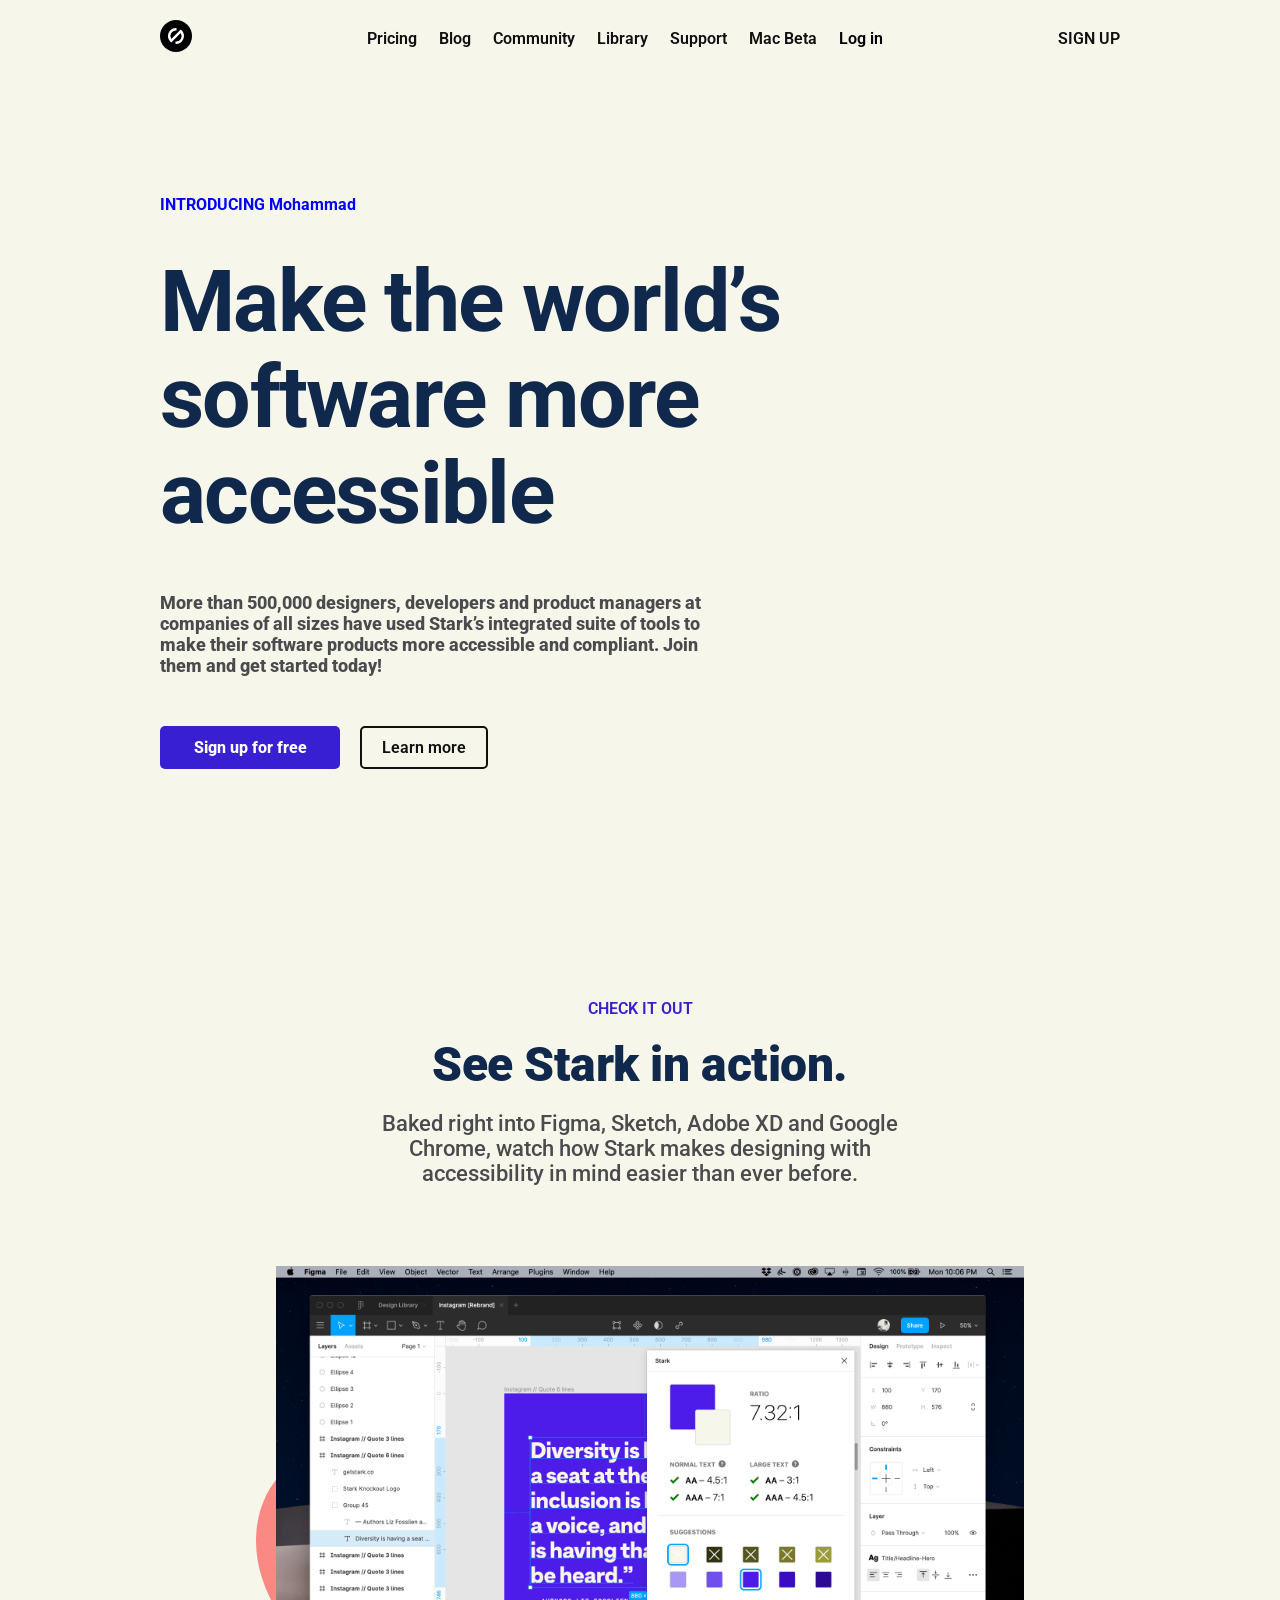
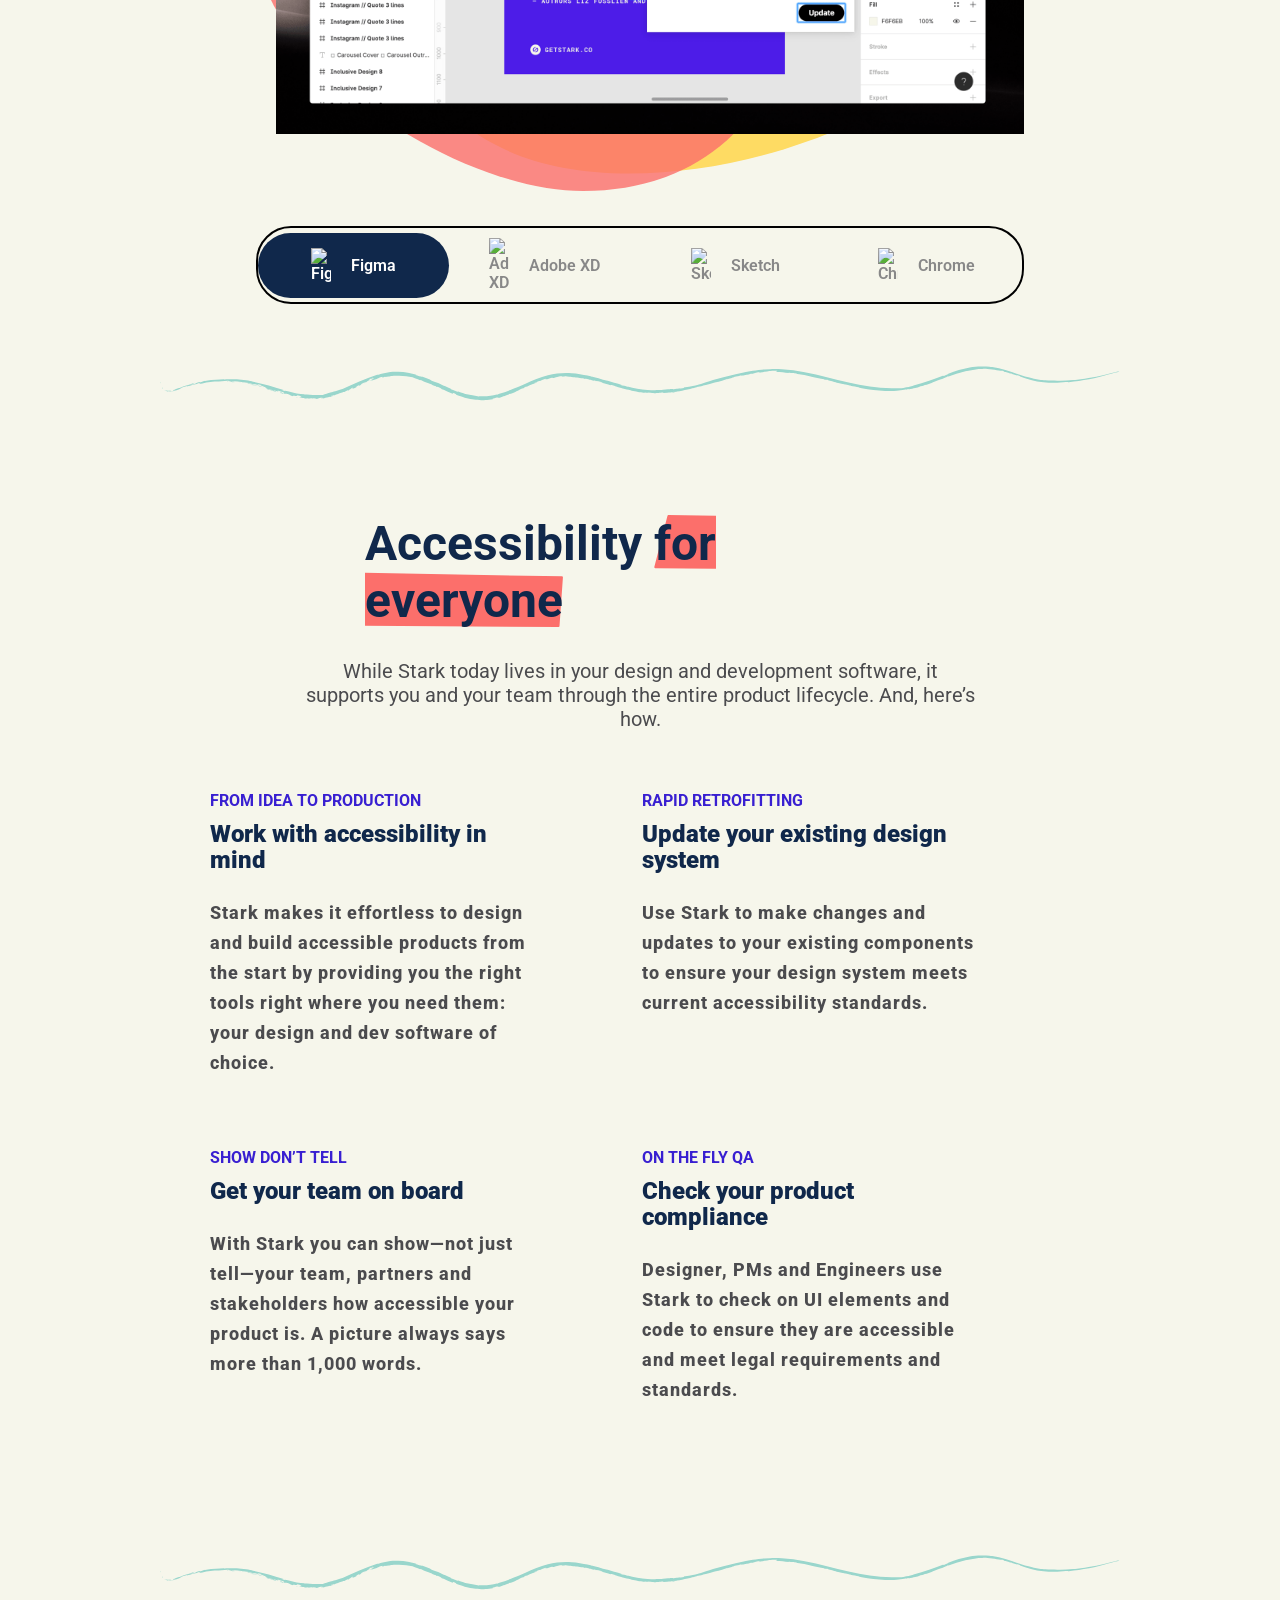
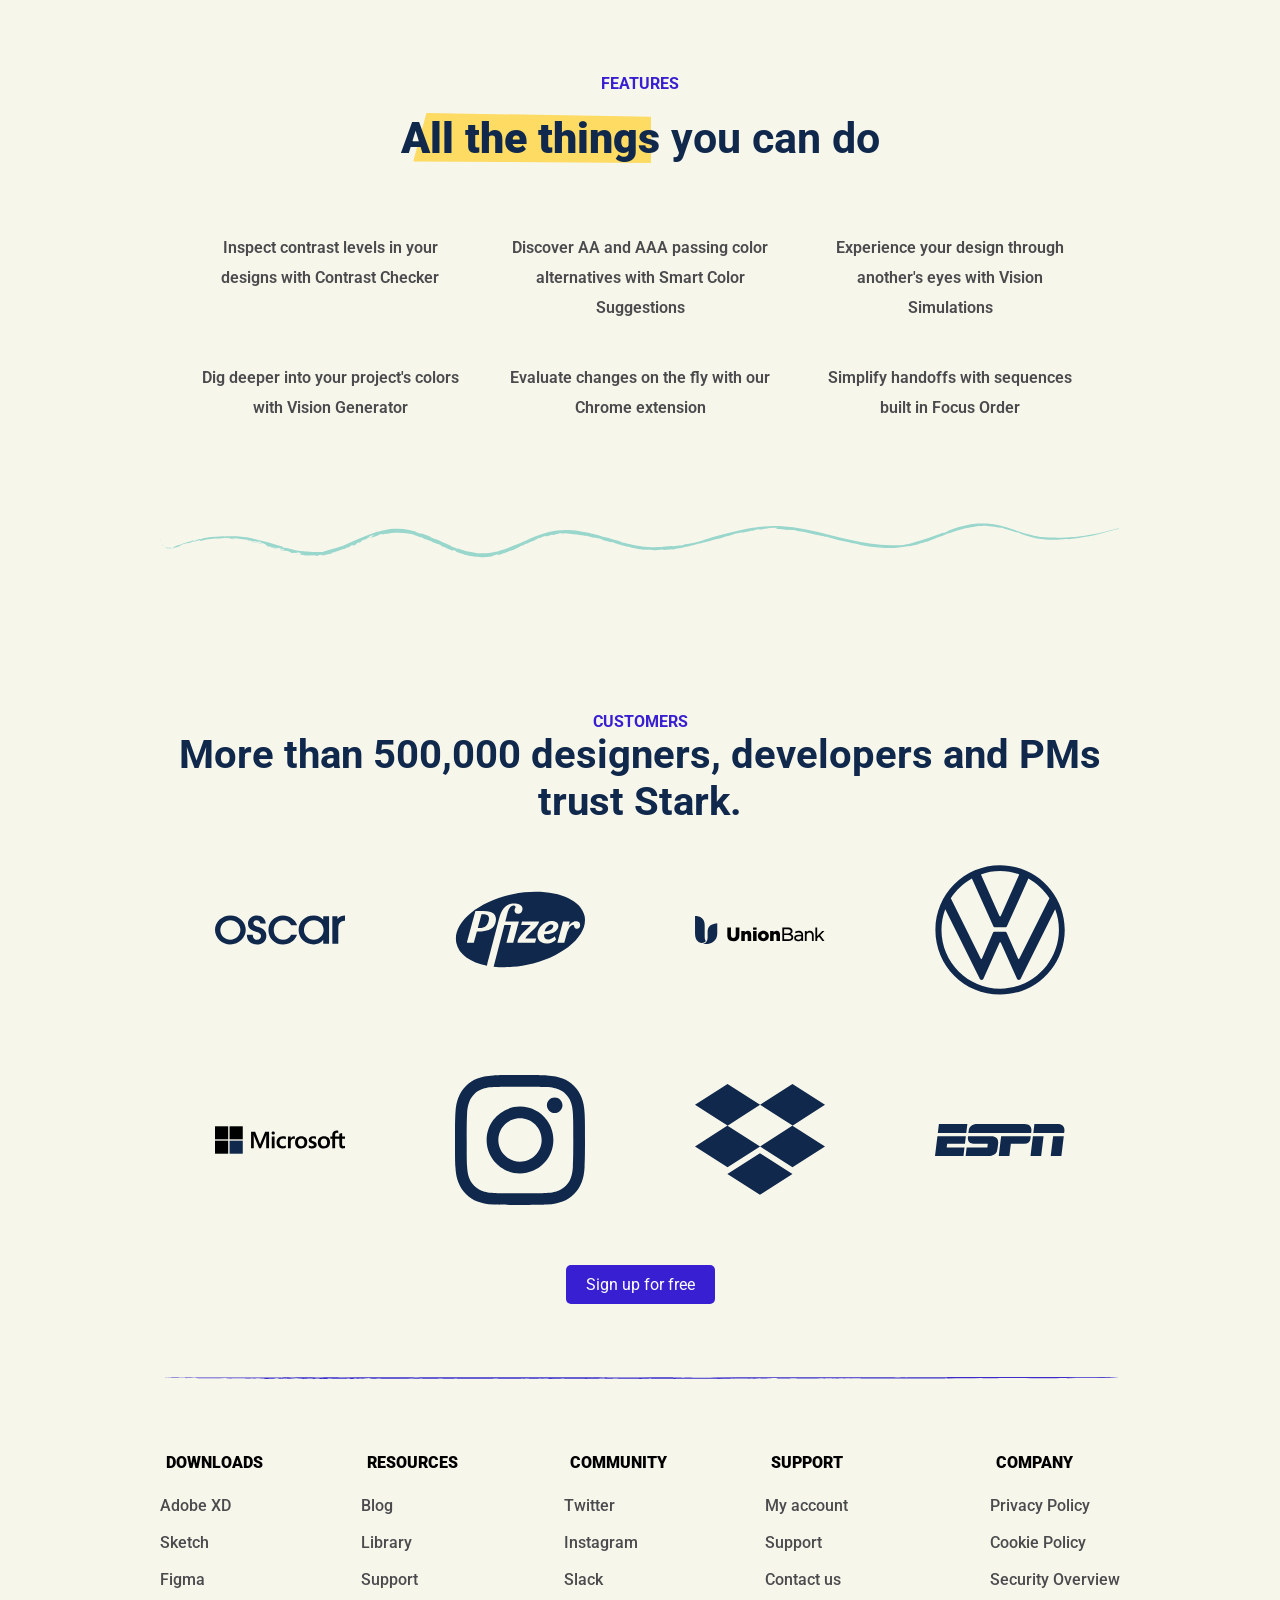
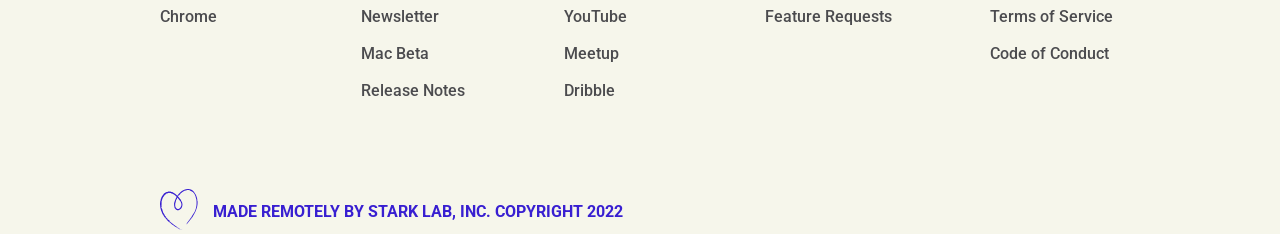
==== commit 3463d103: "Added images and footer" ====
--- a/index.html
+++ b/index.html
@@ -18,25 +18,31 @@
             </div>
 
         <div class="logo">
-            <img src="./images/alien (1).png" alt="">
+            <img src="./images/logo.svg" alt="">
         </div>
         <div class="links">
             <ul class="nav-menu">
-                <li>Pricing</li>
-                <li>Blog</li>
-                <li>Community</li>
-                <li>Library</li>
-                <li>Support</li>
-                <li>Mac Beta</li>
-                <li class="log-in">Log in</li>
+                <li><a href="#">Pricing</a></li>
+                <li><a href="#">Blog</a></li>
+                <li><a href="#">Community</a></li>
+                <li><a href="#">Library</a></li>
+                <li><a href="#">Support</a></li>
+                <li><a href="#">Mac Beta</a></li>
+                <li class="#log-in">Log in</a></li>
             </ul>
         </div>
         <div>
-            <a class="sign-up">SIGN UP</a>
+            <a class="#sign-up">SIGN UP</a>
         </div>
     </nav>
 
     <!-- ---------------------------------------------- -->
+
+    <button class="back-to-top hidden">
+        <svg xmlns="http://www.w3.org/2000/svg" class="back-to-top-icon" fill="none" viewBox="0 0 24 24" stroke="currentColor">
+            <path stroke-linecap="round" stroke-linejoin="round" stroke-width="2" d="M7 11l5-5m0 0l5 5m-5-5v12" />
+        </svg>
+        </button>
 
     <div class="hero-section">
         <div class="hero">
@@ -48,7 +54,7 @@
                     <a class="learn-more">Learn more</a>
 
                     <div>
-                        <svg width="239" height="276" viewBox="0 0 139 176" fill="none" xmlns="http://www.w3.org/2000/svg" style="position: absolute; margin-left: 16px;"><path d="M0.89895 13.2281C-0.0336981 14.0858 1.57846 12.9981 0.371114 13.8654C0.363919 13.6594 0.491707 13.3799 0.89895 13.2281Z" fill="#99D6CC"></path><path d="M126.732 157.276C126.247 153.237 127.164 147.979 126.392 143.606C126.307 143.128 126.878 143.727 126.7 142.564C126.458 141.541 126.277 140.31 126.094 139.01C125.911 137.71 125.795 136.339 125.607 134.902C125.419 133.464 125.3 132.025 125.115 130.656C125.022 129.972 124.927 129.219 124.903 128.532C124.811 127.848 124.718 127.163 124.628 126.548L124.843 126.815C124.741 125.856 124.082 124.71 123.843 123.756C123.911 123.754 124.058 124.024 124.12 123.815C123.769 123.621 123.506 121.98 123.219 121.646C123.205 121.234 123.411 121.227 123.391 120.678L122.963 120.212C122.389 119.544 122.147 118.521 121.837 117.501C121.526 116.48 121.279 115.32 120.762 114.307C120.834 114.373 120.978 114.574 120.971 114.368C119.343 111.056 117.683 106.851 115.771 103.274C115.913 103.406 116.187 103.397 116.18 103.191C115.835 103.134 115.178 102.057 114.664 101.112C114.713 100.561 113.51 99.5713 113.126 98.4158L113.266 98.4797C112.555 97.817 112.739 97.1917 112.033 96.6664L111.943 96.0507C111.32 95.935 111.486 94.7604 110.848 94.2326L110.782 94.3036C110.282 93.771 110.265 93.2903 109.903 92.753L109.9 92.6843C108.962 91.4107 108.656 90.5276 108.389 90.7432C108.299 90.1275 109.325 91.9481 109.222 90.9891C106.05 86.7683 102.806 82.4812 99.2973 78.4785C99.0034 77.9387 98.7854 77.6025 98.7806 77.4652C98.4253 77.1338 97.3569 76.071 96.9353 75.8107C97.0774 75.9433 96.8546 75.4698 96.639 75.2023C96.0608 74.3974 95.6583 74.6865 95.0115 73.884C95.3621 74.078 95.5705 74.1395 95.5633 73.9335C94.7225 73.4816 93.8672 72.6176 93.0879 71.9573C93.2276 72.0212 93.4384 72.1513 93.5047 72.0802C92.453 71.4982 92.0098 70.6198 91.0955 70.033L91.5124 70.1559C90.4368 68.8871 90.8919 70.1088 89.8946 69.1123C90.1764 69.3087 90.1716 69.1714 90.2379 69.1003C88.9802 68.5255 87.4143 66.9988 86.2916 66.3504C86.3603 66.348 86.3603 66.348 86.3603 66.348C85.7965 65.9552 85.2279 65.425 84.5931 64.9659C84.027 64.5044 83.3235 64.0476 82.6911 63.6572C82.2646 63.2596 83.1621 63.3657 81.8262 62.5186C81.6322 62.8691 79.5807 61.2219 80.0926 62.0978C79.5975 61.7026 78.8916 61.1772 78.2568 60.7181C77.622 60.2589 76.9895 59.8685 76.5727 59.7455C77.1293 59.9324 76.2716 58.9997 77.2522 59.5155L76.6789 58.848C76.8825 58.7721 77.3824 59.3047 77.2354 59.0348C76.7451 58.7769 75.3454 58.0695 74.9238 57.8092C73.9504 57.4994 72.9179 57.4667 71.4518 56.8304C72.2144 57.01 71.2929 56.2171 71.7808 56.4064C71.0206 56.2954 70.1917 56.1868 69.4339 56.1445C68.9461 55.9553 69.4906 55.7988 68.7256 55.5505C68.7304 55.6878 68.3823 55.5625 68.1076 55.5721C67.9654 55.4395 66.0187 54.8199 65.9356 54.4103C65.7911 54.2091 66.7693 54.6562 66.2766 54.3297C65.3719 54.0175 65.2369 54.0909 64.3322 53.7788L64.3298 53.7101C63.7021 53.457 62.4588 53.2941 63.0226 53.687C63.4394 53.8099 62.9444 53.4147 63.5057 53.7389C63.0274 53.8243 61.9191 53.588 60.9481 53.3469C61.2914 53.3349 61.2891 53.2662 61.424 53.1928C60.0482 53.172 58.6676 53.014 57.2207 52.927C57.1592 53.1354 57.8291 52.6307 58.0399 52.7609C56.2329 52.2052 54.1871 52.6892 52.6619 52.3299C52.9366 52.3203 52.8089 52.5998 52.8065 52.5311C51.9114 52.4936 51.9729 52.2852 51.3572 52.3755C51.2814 52.1718 50.6042 52.4705 50.0573 52.5584C49.7874 52.7053 49.9175 52.4945 50.3958 52.409C49.9862 52.4921 48.9633 52.7341 47.803 52.9809C46.6428 53.2276 45.4163 53.5455 44.4597 53.7164C44.5308 53.7827 43.4536 54.4391 43.0464 54.5908L43.1055 54.3137C42.6934 54.3281 41.7513 54.9111 41.6091 54.7785C41.2777 55.1339 42.0164 54.6268 42.8284 54.2547C43.5718 53.8849 44.3838 53.5128 43.7778 53.8777C43.361 53.7548 42.3006 54.8919 42.4235 54.4751C42.0163 54.6268 41.6826 54.9135 41.2777 55.1339C40.8729 55.3543 40.5368 55.5723 40.1272 55.6553C40.3308 55.5795 40.5862 55.0205 39.9802 55.3855C38.903 56.0419 39.7151 55.6697 38.9102 56.2479L38.4439 56.6767C38.5198 56.8803 37.504 57.3283 38.051 57.2405C37.7739 57.1814 36.7184 58.4558 36.5667 58.0486L36.486 57.7076C36.086 58.0654 36.0341 58.5485 35.8425 58.9677C35.7738 58.9701 35.6388 59.0436 35.6364 58.9749C35.9255 59.3773 34.7062 59.9012 34.5952 60.6614C33.7289 61.4479 32.9576 62.9875 32.4865 63.279C32.2406 64.1126 32.061 64.8752 31.6114 65.7847C31.6729 65.5763 31.732 65.2992 31.6609 65.2329C31.3343 65.7256 31.3415 65.9316 31.2921 66.4834C31.2897 66.4147 31.0933 66.6966 30.8992 67.0472C30.7052 67.3977 30.516 67.8856 30.3219 68.2362C30.2844 69.1313 30.6182 68.8446 30.7603 68.9772C30.429 69.3325 30.4505 69.9506 30.4721 70.5686C30.4937 71.1866 30.6527 71.7999 30.3948 72.2902C30.3165 72.0179 30.1456 71.0613 30.0322 71.7528C29.9021 71.9636 29.9092 72.1696 29.9164 72.3756C29.9236 72.5817 29.9995 72.7853 30.0754 72.9889C30.1513 73.1925 30.2295 73.4648 30.3077 73.7371C30.386 74.0094 30.4643 74.2817 30.4739 74.5563L30.8053 74.201C30.6208 74.8262 31.4832 75.8962 31.0025 75.913C31.2205 76.2491 31.3963 77.3431 31.6614 77.0588C31.7468 77.5371 32.0406 78.0769 32.2634 78.5504C32.5549 79.0215 32.8488 79.5613 33.2752 79.9589C33.4884 80.1578 33.6354 80.4276 33.7799 80.6289C33.9932 80.8277 34.1377 81.0289 34.2822 81.2301C34.5713 81.6326 34.858 81.9663 34.9386 82.3073C35.0784 82.3712 35.2915 82.57 35.4313 82.6339C35.6421 82.764 35.7818 82.8279 35.777 82.6905C35.4856 82.2194 35.147 82.3688 35.0711 82.1651C35.2819 82.2953 35.4193 82.2905 35.4193 82.2905C35.8481 82.7568 36.2698 83.0171 35.5807 82.9724C36.0805 83.505 36.495 83.5593 36.9781 83.6112C37.1865 83.6726 37.4612 83.6631 37.6696 83.7245C37.9467 83.7836 38.2261 83.9114 38.6453 84.103C38.5104 84.1765 38.5863 84.3801 39.0718 84.5006L40.1067 84.602C41.1487 84.9094 40.6752 85.1322 40.6161 85.4093C41.2389 85.525 41.9991 85.636 42.3377 85.4867C42.5509 85.6855 42.828 85.7446 43.0388 85.8747C42.4798 85.6192 43.5833 85.7182 43.8556 85.6399C43.7869 85.6423 43.6521 85.7158 43.5834 85.7182C43.7255 85.8507 44.4074 85.6894 44.7508 85.6774C44.6749 85.4738 43.9195 85.5002 43.5051 85.4459C43.846 85.3652 44.3244 85.2798 44.6629 85.1304C44.5376 85.4786 45.6267 85.1655 46.105 85.0801C46.652 84.9922 46.64 84.6489 46.7774 84.6441C46.7798 84.7127 47.052 84.6345 47.1894 84.6297C47.3243 84.5562 47.4617 84.5514 47.3316 84.7622C47.1966 84.8357 46.8509 84.779 46.652 84.9922C46.9954 84.9802 47.0736 85.2525 47.746 84.8165C48.2147 84.4564 47.3882 84.4165 48.4087 84.1058C48.2099 84.319 48.2123 84.3877 48.0135 84.6009C48.3544 84.5202 48.6929 84.3709 48.9628 84.224L48.887 84.0204C49.0243 84.0156 48.9581 84.0866 49.0268 84.0842C49.0882 83.8758 49.4244 83.6578 49.6919 83.4422C49.9594 83.2266 50.2244 82.9423 50.2859 82.7339C50.4871 82.5894 50.6883 82.4448 50.9582 82.2979C51.1594 82.1534 51.4293 82.0064 51.6305 81.8619L51.5643 81.933C52.1017 81.5704 52.5608 80.9356 52.7476 80.379L52.75 80.4477C52.9465 80.1658 53.4056 79.531 53.5285 79.1142C54.125 78.4745 54.4995 79.3553 54.7407 78.3843C55.195 77.6121 55.0337 76.9302 54.6999 77.2169C55.6157 75.8785 55.8967 74.0811 56.7463 72.8138C56.7367 72.5391 56.6041 72.6813 56.7247 72.1958C57.5407 69.9671 57.7929 67.3456 58.6233 65.529C58.5786 66.2181 58.8317 65.5905 58.9714 65.6543C58.8812 65.0387 59.2933 65.0243 59.009 64.7592C58.803 64.7664 58.6632 64.7025 58.4788 65.3278C58.6368 63.9471 58.9059 61.8063 59.2228 61.039C59.0975 61.3871 59.0192 61.1148 59.0072 60.7715C59.3554 60.8968 59.5254 59.8596 59.4279 59.0379L59.2172 58.9078L59.4751 58.4175C59.3944 58.0765 59.0486 58.0198 59.2969 57.2548C59.3656 57.2524 59.5005 57.179 59.5644 57.0392C59.3983 56.22 59.1515 55.0597 59.395 54.1574C59.5252 53.9466 59.5843 53.6695 59.7144 53.4587C59.7 53.0467 59.4724 52.4358 59.4277 53.125C59.6497 51.6046 59.6161 50.6432 59.874 50.1529C59.0962 47.5674 58.7582 43.7976 58.378 40.7857L58.5178 40.8495C58.5577 40.0231 58.16 40.4495 58.2095 39.8977C58.4251 40.1652 58.4602 39.2014 58.7565 39.8099C58.7157 38.6425 58.2254 38.3846 57.993 37.6364C57.7846 37.5749 58.2182 38.1786 57.9411 38.1195C57.8677 37.9845 57.8149 36.4738 57.4005 36.4195C57.4596 36.1424 57.739 36.2701 57.8812 36.4027L57.5825 35.7256C57.7549 34.757 58.6773 37.5437 58.9161 36.5041L58.7572 35.8908C58.9392 35.1969 59.5014 37.515 59.2378 35.874C58.9392 35.1969 58.302 34.6691 58.326 35.3558C57.8636 33.9281 57.414 34.8376 57.0179 33.3389C57.0698 32.8558 57.4045 34.5629 57.5985 34.2124C57.6384 33.3859 57.0674 32.7871 56.9747 32.1028C57.0698 32.8558 56.5699 32.3232 56.3495 31.9183C56.252 31.0967 56.776 32.316 56.4629 31.2268C56.2521 31.0967 55.7378 30.1521 55.9063 31.04C55.416 30.7821 55.5909 29.8822 55.0934 29.4183C55.2139 28.9328 56.1546 30.275 55.8368 29.0485C55.6403 29.3304 54.8985 27.7749 54.7875 28.5351C54.702 28.0568 54.8346 27.9147 55.1875 28.1774C55.0925 27.4244 54.0408 26.8423 54.4385 26.4159L54.0903 26.2905C54.0831 26.0845 54.0025 25.7436 53.9881 25.3315C53.7629 24.7894 52.6969 23.7953 53.1041 23.6435C52.962 23.511 52.232 22.2989 52.2536 22.9169C52.5571 23.7314 52.9667 23.6483 52.851 24.2712C52.827 23.5845 52.1945 23.194 51.8392 22.8626L51.9717 22.7205C51.7585 22.5217 51.3936 21.9156 51.1852 21.8542C51.396 21.9843 51.3912 21.847 51.313 21.5747L50.8961 21.4517C50.1071 20.5167 51.0853 20.9638 50.3674 20.0951L51.0757 20.6891C50.9336 20.5566 50.8481 20.0783 50.4904 19.6782C50.1446 19.6216 49.7278 19.4986 49.4531 19.5082C48.958 19.113 49.4388 19.0962 48.8774 18.772L49.6496 19.2263C49.7893 19.2902 49.5569 18.542 48.9835 17.8745C48.5595 17.5455 47.65 17.096 48.2258 17.8322C47.9391 17.4984 47.5765 16.961 47.9933 17.084C47.214 16.4237 47.9343 17.3611 47.2284 16.8357C47.079 16.4971 46.4274 15.5573 46.0625 14.9513C46.4107 15.0766 46.6878 15.1357 47.0359 15.261C46.8938 15.1285 46.7517 14.9959 46.6095 14.8634C47.4432 15.1093 46.4554 14.3875 47.0071 14.437C46.7205 14.1032 46.2302 13.8453 45.8796 13.6513C46.1759 14.2597 45.8277 14.1344 45.3422 14.0138C44.8567 13.8933 44.3002 13.7064 44.3097 13.9811C43.6062 13.5244 43.5943 13.1811 43.5136 12.8401C43.433 12.4991 43.286 12.2293 42.3174 12.0568C42.4643 12.3267 41.6331 12.1495 42.545 12.6677C41.6994 12.0784 41.7209 12.6964 40.7994 11.9036C41.6355 12.2181 40.2165 10.9613 41.4694 11.3989C41.3344 11.4723 42.0355 11.8604 42.2439 11.9219C41.9548 11.5194 42.5753 11.5665 41.661 10.9796C41.0997 10.6555 40.2612 10.2722 40.2708 10.5469C40.1431 10.8264 41.1803 10.9964 40.631 11.0156C39.4444 10.507 39.4275 10.0263 38.748 10.2563C39.5154 10.5733 39.5274 10.9166 39.4635 11.0564C39.184 10.9286 38.907 10.8696 38.5588 10.7442L38.831 10.6659C37.5662 9.88505 38.2841 10.7538 37.024 10.1102L36.2399 9.31257C36.4435 9.2367 36.9338 9.4946 37.3506 9.61755C37.7698 9.80918 38.1203 10.0032 38.1084 9.65985C37.2675 9.20792 36.8603 9.35965 36.0882 8.90533C36.2966 8.96681 36.5736 9.02589 36.7133 9.08977C36.4339 8.96202 36.3364 8.14036 34.8895 8.05337C34.198 7.94001 34.6859 8.12924 34.5558 8.34005C33.0969 7.90971 32.6186 7.99516 31.65 7.82272C31.9127 7.46977 29.9851 7.39958 31.1501 7.29014C31.3633 7.48896 31.9886 7.67339 32.6801 7.78675C33.3053 7.97118 33.9968 8.08454 34.3378 8.00388C33.9729 7.39783 35.4533 8.44622 35.9244 8.15474C34.7402 7.71481 34.9342 7.36426 34.8536 7.0233C34.5054 6.89795 34.1621 6.90994 33.9561 6.91713C33.7573 7.13034 34.1741 7.25329 34.115 7.53038C32.791 7.02657 31.4791 6.86612 30.6574 6.96357C30.2382 6.77194 30.4346 6.49006 30.9888 6.60822C29.3311 6.39109 27.6023 6.10768 26.0157 5.95682C26.506 6.21472 26.0939 6.22911 25.6108 6.17723C25.1301 6.19401 24.6494 6.2108 24.9313 6.40722C25.7601 6.51579 26.4612 6.90383 25.9853 7.05796C25.5022 7.00608 25.9782 6.85195 25.7698 6.79047C25.0902 7.02047 24.7253 6.41441 24.1192 6.77935C25.6276 6.65792 24.4434 6.21799 24.7085 5.93371C23.6146 6.10942 24.7676 5.65663 23.6689 5.695C22.5749 5.87071 21.2773 6.12229 20.0484 6.37147C18.4618 6.22061 16.222 7.05513 14.9292 7.44405C14.1738 7.47043 14.5691 6.97534 13.7499 7.14146C12.8667 7.44732 14.5124 7.3211 13.1462 7.57507L13.21 7.43533C13.0088 7.57987 12.3932 7.67012 11.851 7.89532C11.2402 8.12292 10.7004 8.41679 10.6437 8.76254L10.8305 8.20598C10.5582 8.28424 10.4257 8.42638 10.2245 8.57092C10.151 8.43597 9.80763 8.44796 10.2125 8.22756C9.73176 8.24435 9.32698 8.46475 8.99082 8.68275C8.58598 8.90316 8.25217 9.18983 7.84733 9.41024C8.05335 9.40304 8.25938 9.39585 8.46539 9.38865C7.79307 9.82466 7.25332 10.1185 6.64487 10.4148C6.10509 10.7087 5.49665 11.0049 4.8954 11.5072L4.81946 11.3036L4.15433 11.9456C4.21101 11.5999 3.39894 11.972 3.14104 12.4623C3.66883 11.8251 4.19664 11.1878 4.72683 10.6193C5.33768 10.3917 4.26771 11.2541 4.74841 11.2373C5.16044 11.2229 6.30149 10.4268 6.35817 10.081C5.88467 10.3038 5.8871 10.3725 5.55573 10.7279C5.20518 10.5338 5.94611 10.0954 6.13774 9.6762C5.86785 9.82314 5.52935 9.97247 5.53415 10.1098C5.93179 9.68339 6.4029 9.39192 7.21017 8.88245C6.74386 9.31126 7.62215 8.86806 7.42333 9.08127C7.34267 8.74031 8.08365 8.3019 9.168 7.8515C9.6487 7.83472 10.1223 7.61191 10.6596 7.24937C11.1994 6.9555 11.8055 6.59056 12.4187 6.43164C12.0235 6.92673 11.4198 7.36034 10.7475 7.79635C11.5667 7.63023 11.6306 7.49049 12.4499 7.32437C12.7812 6.96902 12.9042 6.5522 13.9199 6.1042L14.0644 6.30541C15.0139 5.92848 14.9332 5.58752 16.1621 5.33834C18.35 4.98692 20.5403 4.70417 22.2571 4.64422L22.3329 4.84783C23.2089 4.33596 25.4184 4.60258 26.6545 4.55941C28.729 4.8995 31.3457 5.01439 32.2624 5.66993C34.1333 6.08588 35.7982 6.50903 37.4727 7.20686C39.1448 7.83602 40.7554 8.67359 42.4419 9.71478L41.6841 9.67249C42.378 9.85452 41.9731 10.0749 42.6032 10.3967C42.3165 10.0629 42.5936 10.122 42.9417 10.2474C43.2899 10.3727 43.7802 10.6306 44.0573 10.6897C45.3366 11.8826 47.2338 13.054 48.5035 13.9722L48.3734 14.183C49.8443 14.9567 50.8656 16.6399 51.9508 18.1834C52.0267 18.387 52.0411 18.799 52.4012 19.2677C53.3179 19.9233 53.6094 20.3944 54.6139 21.5969C54.9054 22.068 55.2728 22.7427 55.5715 23.4199C55.8701 24.097 56.1688 24.7741 56.3277 25.3874C58.5884 29.0899 59.4949 33.3899 60.6074 37.6826L60.4133 38.0332C61.1033 40.0717 61.3932 42.468 61.6097 44.7294C61.8262 46.9907 61.8367 49.2593 62.0364 51.04L61.6124 50.711C61.5134 51.8145 61.7722 53.3181 62.1059 53.0314C62.0094 54.2036 62.2753 55.9132 61.8873 56.6143C61.7907 57.7865 62.0063 58.054 61.9712 59.0178C61.572 61.3695 61.5321 62.1959 61.2655 64.4054L61.3837 63.8512C61.3054 63.5789 61.1657 63.5151 61.0475 64.0692C61.0763 64.8933 60.3952 67.0485 61.0579 66.3378C60.313 68.6327 60.0113 71.806 58.8472 73.9093C59.0484 73.7648 58.8616 74.3213 58.8712 74.596C58.1166 76.6163 56.8767 78.516 56.1764 80.1218C55.9113 80.4061 56.2235 79.5013 55.7692 80.2735C55.5113 80.7638 55.9113 80.4061 55.6558 80.965C54.7472 82.5094 53.4903 83.9284 52.0842 85.0088C50.6094 86.0916 48.9877 86.9046 47.4275 87.5091L46.3407 87.8908L45.1805 88.1376C44.7708 88.2207 44.4275 88.2326 44.0179 88.3157C43.6059 88.3301 43.2648 88.4108 42.8504 88.3565C41.271 88.4116 39.7482 88.121 38.358 87.6883C36.8991 87.258 35.568 86.5481 34.3032 85.7672C33.1046 84.9153 31.9722 83.9922 30.9748 82.9957L31.1122 82.9909C30.3376 82.468 29.6836 81.4595 29.1693 80.5148C28.655 79.5702 28.2781 78.6208 27.7072 78.022C27.6217 77.5437 27.2352 76.3196 27.5195 76.5847C27.1521 75.9099 26.9764 74.816 26.938 73.7172C26.9188 73.1679 26.8972 72.5498 26.8781 72.0005C26.8685 71.7258 26.8589 71.4511 26.8469 71.1077C26.8373 70.833 26.8277 70.5584 26.8181 70.2837C26.8253 70.4897 26.8301 70.627 26.8373 70.833C27.175 68.6898 27.3139 66.7598 28.3407 64.6613C28.2792 64.8697 28.1563 65.2866 28.2297 65.4215C28.4924 65.0686 28.5419 64.5168 28.6648 64.1C28.7854 63.6145 28.9108 63.2663 29.2493 63.117C29.4409 62.6978 29.1663 62.7074 29.0386 62.9868C30.2003 60.8149 31.7078 58.6996 33.4995 56.8494C35.2913 54.9991 37.4385 53.4803 39.7349 52.3C41.5012 51.6883 41.577 51.8919 41.6505 52.0269C41.6553 52.1642 41.5204 52.2377 42.8036 51.5741C43.0783 51.5645 42.9313 51.2946 43.0047 51.4295C43.4783 51.2067 43.959 51.19 44.3734 51.2442C44.7878 51.2985 45.1312 51.2865 45.4674 51.0685C45.1144 50.8058 45.9385 50.7771 45.9313 50.571C46.4806 50.5519 46.8903 50.4688 47.3023 50.4544C47.6457 50.4424 47.989 50.4304 48.2637 50.4208C48.8818 50.3992 49.3625 50.3825 50.248 50.1453L50.1178 50.3561C52.0901 49.7372 54.4393 50.0677 56.2152 49.7306C61.804 50.2918 67.0239 52.1034 71.8486 54.4101C76.6732 56.7168 81.1713 59.5162 85.4067 62.6685C93.7426 69.0467 101.148 76.3512 107.162 85.1481C108.274 87.447 108.347 87.5819 110.003 89.7242C109.864 89.6603 109.79 89.5254 109.797 89.7314C110.207 89.6484 110.885 91.3436 111.299 91.3978C113.342 94.7643 115.169 97.8632 116.947 101.514C116.653 100.974 116.234 100.783 116.601 101.457L117.172 102.056L117.108 102.196C117.4 102.667 117.826 103.065 117.669 102.52C120.028 107.044 121.775 111.796 123.181 116.629C124.588 121.461 125.651 126.306 126.51 131.226C126.619 132.391 126.807 133.828 127.063 135.263C127.251 136.701 127.51 138.204 127.69 139.435C127.825 143.281 127.743 146.859 127.596 150.508C127.448 154.157 127.161 157.743 126.883 161.603C126.883 161.603 126.668 161.335 126.506 160.653C126.823 159.886 126.719 158.858 126.732 157.276Z" fill="#99D6CC"></path><path d="M2.03041 12.1573C2.37375 12.1453 3.11231 11.6382 2.72188 12.2707C2.51348 12.2092 2.0376 12.3633 2.03041 12.1573Z" fill="#99D6CC"></path><path d="M23.823 6.17091C23.8206 6.10224 24.1687 6.22759 24.2398 6.29386C23.9651 6.30345 23.6952 6.45039 23.4868 6.38891C23.7615 6.37932 23.6881 6.24437 23.823 6.17091Z" fill="#99D6CC"></path><path d="M29.4804 6.72964C29.3479 6.87178 28.1781 6.84388 27.4179 6.73291C28.107 6.7776 28.7913 6.68495 29.4804 6.72964Z" fill="#99D6CC"></path><path d="M34.4281 8.61951C34.7811 8.88221 34.6461 8.95567 34.0871 8.70017C34.0847 8.6315 34.2931 8.69298 34.4281 8.61951Z" fill="#99D6CC"></path><path d="M34.9015 8.39675C35.3183 8.5197 35.4629 8.72092 35.6737 8.85107C35.6689 8.71373 34.634 8.61236 34.9015 8.39675Z" fill="#99D6CC"></path><path d="M44.5278 14.3173C44.7386 14.4475 45.3 14.7716 45.3782 15.0439C45.2313 14.774 44.2531 14.3269 44.5278 14.3173Z" fill="#99D6CC"></path><path d="M48.5644 17.6828C48.6379 17.8178 48.709 17.8841 48.8511 18.0166C48.9981 18.2865 48.7186 18.1587 48.5053 17.9599L48.5644 17.6828Z" fill="#99D6CC"></path><path d="M30.2934 73.3251C30.3006 73.5311 30.3741 73.666 30.45 73.8696L30.3102 73.8058C30.303 73.5997 30.2982 73.4624 30.2934 73.3251Z" fill="#99D6CC"></path><path d="M60.1903 53.3046C60.8108 53.3517 60.5433 53.5673 60.6119 53.5649C60.1288 53.513 60.8843 53.4866 60.1903 53.3046Z" fill="#99D6CC"></path><path d="M81.6322 62.8691L81.4924 62.8052L81.7576 62.521L81.6322 62.8691Z" fill="#99D6CC"></path><path d="M113.31 147.019C113.171 146.955 113.183 147.299 113.173 147.024C113.239 146.953 113.377 146.948 113.31 147.019Z" fill="#99D6CC"></path><path d="M138.02 151.726C138.26 152.68 137.161 152.718 137.188 153.474C137.19 153.542 136.832 153.142 136.84 153.348C136.939 154.239 136.061 154.682 135.244 154.917L135.171 154.782C135.036 154.855 135.256 155.26 135.121 155.333C135.05 155.267 135.048 155.198 134.91 155.203C135.124 155.402 134.851 155.48 134.996 155.681C134.858 155.686 134.716 155.554 134.577 155.49L134.792 155.757C135.226 156.361 134.395 156.184 134.48 156.662C134.409 156.596 134.407 156.527 134.338 156.53C134.362 157.216 133.964 157.643 133.709 158.202C133.638 158.135 133.496 158.003 133.356 157.939C133.569 158.138 133.576 158.344 133.512 158.483C133.233 158.356 133.595 158.893 133.321 158.903L133.25 158.836C133.465 159.104 132.977 158.915 133.262 159.18L132.985 159.121C133.34 159.452 132.71 159.13 132.786 159.334L132.857 159.4C132.862 159.538 132.653 159.476 132.658 159.613L132.589 159.616C132.53 159.893 132.253 159.834 132.604 160.028C132.324 159.9 132.594 159.753 132.246 159.628C132.137 160.457 131.676 161.023 131.283 161.587C131.146 161.591 131.077 161.594 130.937 161.53C130.94 161.599 130.81 161.809 130.952 161.942L130.743 161.88C130.537 161.888 130.961 162.217 130.755 162.224C130.684 162.158 130.611 162.023 130.471 161.959C130.618 162.229 130.483 162.302 130.49 162.508C130.419 162.442 130.419 162.442 130.348 162.376C130.497 162.714 130.149 162.589 130.225 162.792L130.083 162.66C129.742 162.74 130.436 162.922 130.164 163.001C130.161 162.932 130.09 162.866 130.021 162.868C130.239 163.204 129.972 163.42 129.979 163.626L129.908 163.56C129.847 163.768 129.643 163.844 129.653 164.119C129.515 164.123 129.231 163.858 129.17 164.067C129.52 164.261 129.115 164.481 129.601 164.602C129.468 164.744 129.198 164.891 129.203 165.028C129.13 164.893 128.715 164.839 128.779 164.699L128.502 164.64C128.36 164.508 128.637 164.567 128.428 164.505C128.431 164.574 128.44 164.849 128.372 164.851C128.519 165.121 128.808 165.523 128.68 165.803C128.604 165.599 128.327 165.54 128.322 165.403C128.469 165.673 128.55 166.014 128.699 166.352C128.633 166.423 128.484 166.085 128.491 166.291C128.562 166.357 128.567 166.494 128.64 166.629C128.572 166.632 128.52 167.115 128.231 166.712C128.157 166.577 128.223 166.506 128.152 166.44C128.088 166.58 128.162 166.715 128.098 166.854L128.096 166.786C128.027 166.788 128.044 167.269 128.186 167.401C128.252 167.33 128.039 167.132 128.179 167.195C128.259 167.536 128.2 167.813 128.07 168.024C128.065 167.887 128.061 167.75 127.985 167.546C128.006 168.164 127.883 168.581 127.763 169.066C127.841 169.339 127.741 168.448 127.746 168.586C127.606 168.522 127.549 168.868 127.49 169.145C127.431 169.422 127.372 169.699 127.228 169.498C127.223 169.36 127.313 169.976 127.24 169.841C127.176 169.981 127.088 169.434 127.098 169.708C127.088 169.434 127.036 169.917 126.975 170.125C126.984 170.4 126.97 169.988 127.034 169.848C126.975 170.125 126.856 170.679 126.662 171.03C126.589 170.895 126.513 170.691 126.435 170.419C126.442 170.625 126.248 170.976 126.243 170.838L126.298 170.424C126.286 170.08 126.151 170.154 126.205 169.74C126.143 169.948 126.214 170.014 126.352 170.009C126.42 170.007 126.558 170.002 126.425 170.144C126.408 169.664 126.234 170.564 126.283 170.012C126.21 169.877 126.084 170.225 125.994 169.609C125.999 169.747 126.115 169.124 126.044 169.058C125.901 168.925 125.98 169.197 125.84 169.133L125.774 169.205C125.719 169.619 125.695 168.932 125.646 169.484C125.703 169.138 125.433 169.285 125.551 168.731L125.674 168.314C125.603 168.248 125.48 168.665 125.347 168.807C125.345 168.738 125.34 168.601 125.406 168.53C125.224 169.224 125.328 168.258 125.065 168.61C125.049 168.13 124.769 168.002 124.892 167.585C124.755 167.59 124.549 167.597 124.47 167.325C124.539 167.323 124.541 167.391 124.605 167.251C124.596 166.977 124.532 167.116 124.461 167.05C124.527 166.979 124.513 166.567 124.572 166.29C124.366 166.297 124.236 166.508 124.103 166.65C124.231 166.371 124.091 166.307 124.02 166.241C123.88 166.177 123.741 166.113 123.871 165.902C123.939 165.9 124.216 165.959 124.209 165.753C124.538 165.329 123.795 165.698 123.851 165.353C123.717 165.426 123.65 165.497 123.515 165.571C123.645 165.36 123.167 165.445 123.572 165.225C123.435 165.23 123.562 164.95 123.226 165.168C123.349 164.751 122.658 164.638 123.19 164.138C123.122 164.14 123.117 164.003 122.984 164.145C122.852 164.287 123.19 164.138 123.058 164.28C123.058 164.28 122.92 164.285 122.854 164.356C122.918 164.216 122.847 164.15 123.188 164.069C123.316 163.79 122.506 164.231 122.494 163.887C122.629 163.814 122.695 163.743 122.627 163.745L122.283 163.757C122.276 163.551 122.548 163.473 122.818 163.326C122.747 163.26 122.676 163.193 122.472 163.269L122.737 162.985C122.539 163.198 122.531 162.992 122.463 162.995L122.531 162.992C122.598 162.921 122.527 162.855 122.458 162.857C122.323 162.931 122.328 163.068 122.33 163.137C122.193 163.142 122.19 163.073 122.053 163.078C122.323 162.931 122.115 162.869 122.112 162.801C122.11 162.732 121.838 162.81 121.838 162.81C121.972 162.737 121.764 162.675 121.97 162.668C122.039 162.666 121.906 162.808 122.044 162.803C122.11 162.732 122.311 162.587 122.105 162.595C121.968 162.599 121.634 162.886 121.695 162.678C121.764 162.675 121.899 162.602 121.968 162.599L122.029 162.391L121.828 162.536C121.894 162.464 121.894 162.464 121.894 162.464C121.622 162.543 121.683 162.334 121.411 162.413C121.34 162.346 121.473 162.204 121.47 162.136C121.534 161.996 121.394 161.932 121.188 161.939L121.257 161.937C121.255 161.868 121.184 161.802 120.978 161.809C121.039 161.601 121.716 161.302 121.441 161.311C121.368 161.176 120.963 161.397 120.828 161.47C120.819 161.196 120.407 161.21 120.598 160.791C120.53 160.793 120.463 160.864 120.395 160.867C120.314 160.526 119.76 160.408 120.018 159.917C120.155 159.913 120.219 159.773 120.354 159.699C120.15 159.775 120.484 159.489 120.148 159.706C119.947 159.851 119.878 159.853 119.814 159.993C119.603 159.863 119.459 159.662 119.589 159.451C119.523 159.522 119.454 159.524 119.385 159.527C119.724 159.378 119.648 159.174 119.511 159.179L119.307 159.255L119.437 159.044C119.368 159.046 119.032 159.264 119.162 159.053C119.229 158.982 119.297 158.98 119.364 158.909C119.158 158.916 118.814 158.928 118.876 158.72L119.072 158.438C119.004 158.44 118.797 158.447 118.802 158.585C118.861 158.308 118.788 158.173 118.987 157.959C118.231 157.986 117.942 157.583 117.724 157.247L117.859 157.174C117.921 156.965 117.587 157.252 117.653 157.181C117.788 157.107 117.85 156.899 118.056 156.892C118.117 156.683 117.712 156.904 117.573 156.84C117.369 156.916 117.71 156.835 117.509 156.98C117.44 156.982 117.499 156.705 117.229 156.852C117.295 156.781 117.497 156.636 117.632 156.563L117.426 156.57C117.691 156.286 118.107 156.409 118.439 156.053L118.368 155.987C118.564 155.705 118.848 155.97 118.77 155.698C118.564 155.705 118.159 155.926 118.095 156.065C117.885 155.935 117.421 156.433 117.276 156.232C117.409 156.089 117.418 156.364 117.617 156.151C117.747 155.94 117.409 156.089 117.404 155.952C117.34 156.092 117.07 156.239 116.931 156.175C116.992 155.966 117.203 156.097 117.127 155.893C116.992 155.966 116.784 155.905 116.722 156.113C116.317 156.334 116.715 155.907 116.376 156.057C116.575 155.843 117.056 155.827 117.046 155.552C116.847 155.765 116.634 155.566 116.303 155.922C116.3 155.853 116.502 155.709 116.705 155.633C116.767 155.424 116.158 155.721 116.558 155.363L116.288 155.51C116.355 155.439 116.352 155.37 116.485 155.228C116.414 155.162 116.004 155.245 116.338 154.958C116.269 154.96 116.193 154.757 115.997 155.039C115.936 155.247 116.272 155.029 115.938 155.316C116.134 155.034 115.796 155.183 115.658 155.188L115.793 155.114C115.725 155.117 115.722 155.048 115.519 155.124C115.587 155.122 115.72 154.98 115.72 154.98L115.519 155.124C115.31 155.063 115.852 154.837 115.71 154.705L115.916 154.698C115.848 154.7 116.046 154.487 115.909 154.492C115.706 154.567 115.436 154.714 115.301 154.788C115.163 154.793 115.5 154.575 115.227 154.653L115.5 154.575C115.568 154.572 115.765 154.29 115.691 154.155C115.554 154.16 115.213 154.241 115.218 154.378C115.147 154.312 115.21 154.172 115.414 154.096C115.274 154.033 115.213 154.241 115.007 154.248C115.071 154.108 115.198 153.829 115.329 153.618L115.736 153.466L115.665 153.4C116.006 153.319 115.795 153.189 116.133 153.04C116.131 152.971 115.994 152.976 115.925 152.978C115.596 153.402 115.248 153.277 114.845 153.566C114.566 153.438 115.712 152.78 114.964 153.012C114.9 153.152 114.49 153.235 114.699 153.296C114.625 153.161 114.225 153.519 114.284 153.242C114.49 153.235 114.613 152.818 114.956 152.806C114.821 152.879 114.893 152.946 114.961 152.943C115.094 152.801 115.364 152.654 115.29 152.519C115.219 152.453 115.148 152.387 114.947 152.531C114.746 152.676 115.087 152.595 114.817 152.742C114.608 152.681 114.942 152.394 114.537 152.614C114.608 152.681 114.409 152.894 114.275 152.967L114.135 152.903L114.27 152.83C114.26 152.555 113.931 152.979 113.855 152.776L114.12 152.491C114.39 152.344 114.201 152.832 114.601 152.475C114.528 152.34 114.326 152.484 114.319 152.278C114.388 152.276 114.388 152.276 114.457 152.273C114.454 152.205 114.989 151.774 114.511 151.859C114.305 151.866 114.376 151.932 114.175 152.077C114.033 151.944 113.829 152.02 113.687 151.888C114.023 151.67 113.542 151.687 113.95 151.535C113.819 151.746 114.033 151.944 114.371 151.795C114.703 151.44 114.447 151.999 114.781 151.712C114.707 151.577 115.041 151.29 115.242 151.146C115.24 151.077 115.105 151.151 115.036 151.153C114.835 151.298 114.837 151.366 114.636 151.511C114.56 151.307 114.352 151.246 114.08 151.324C114.144 151.184 114.345 151.04 114.416 151.106C114.205 150.976 114.06 150.775 114.051 150.5C113.788 150.853 113.84 150.37 113.575 150.654C113.58 150.791 113.383 151.073 113.18 151.149C113.177 151.08 113.312 151.007 113.379 150.936C113.106 151.014 113.573 150.585 113.234 150.735C113.442 150.796 113.705 150.443 113.975 150.296C113.7 150.306 114.176 150.152 114.103 150.017C113.828 150.026 113.62 149.965 113.477 149.832C113.603 149.484 113.12 149.432 113.044 149.229C113.105 149.02 113.444 148.871 113.439 148.734C113.368 148.667 113.176 149.087 113.167 148.812L113.236 148.81C113.098 148.814 113.221 148.398 112.75 148.689L113.086 148.471C113.084 148.402 113.018 148.473 112.949 148.476C113.084 148.402 113.148 148.263 113.216 148.26C113.344 147.981 113.006 148.13 112.932 147.995L112.802 148.206C112.525 148.147 112.584 147.87 112.444 147.806L112.645 147.661L112.439 147.669C112.641 147.524 112.704 147.384 112.501 147.46L113.185 147.367C113.121 147.507 112.913 147.446 112.714 147.659C112.581 147.801 112.724 147.934 112.925 147.789C112.922 147.72 112.854 147.723 112.716 147.728C112.984 147.512 113.055 147.578 113.259 147.502C113.19 147.505 113.254 147.365 113.188 147.436C113.391 147.36 113.462 147.427 113.536 147.561C113.398 147.566 113.403 147.704 113.337 147.775C113.607 147.628 113.744 147.623 113.751 147.829C113.555 148.111 114.1 147.954 114.175 148.158C113.906 148.305 113.633 148.383 113.493 148.319C113.432 148.528 113.565 148.386 113.503 148.594C113.707 148.518 114.043 148.3 114.183 148.364L113.981 148.508C114.19 148.57 114.389 148.357 114.462 148.492C114.54 148.764 114.756 149.031 114.832 149.235L114.631 149.38C115.104 149.157 115.052 149.64 115.327 149.63C115.339 149.974 115.891 150.023 115.697 150.374C116.121 150.703 116.542 150.963 116.765 151.437L116.426 151.586C116.699 151.508 116.294 151.728 116.434 151.792C116.564 151.581 116.775 151.711 116.978 151.635C116.922 151.981 117.336 152.035 117.613 152.094L117.412 152.239C117.89 152.154 117.699 152.573 117.845 152.843C117.779 152.914 117.647 153.056 117.718 153.122C118.127 153.039 118.13 153.108 118.407 153.167C118.48 153.302 118.559 153.574 118.566 153.78C119.328 153.96 119.352 154.646 119.982 154.968L119.783 155.181C120.546 155.361 120.577 156.254 121.068 156.512L120.663 156.732C120.601 156.94 120.947 156.997 121.214 156.782C121.153 156.99 121.634 156.973 121.369 157.257C121.376 157.463 121.646 157.317 121.785 157.38C121.797 157.724 121.937 157.788 122.153 158.055L122.15 157.986C122.082 157.989 121.88 158.133 121.883 158.202C122.02 158.197 122.035 158.609 122.366 158.254C122.243 158.671 123.003 158.782 122.814 159.27C122.949 159.196 123.018 159.194 123.086 159.191C123.233 159.461 123.108 159.809 123.456 159.935C123.39 160.006 123.184 160.013 123.255 160.079C123.323 160.077 123.39 160.006 123.527 160.001C124.017 160.259 123.767 160.955 124.053 161.289C124.691 161.817 124.921 162.496 125.354 163.1L125.288 163.171C125.769 163.154 125.175 163.863 125.856 163.701C125.79 163.772 125.932 163.905 125.729 163.981C125.797 163.978 125.868 164.045 125.871 164.113C125.873 164.182 125.873 164.182 125.873 164.182C125.876 164.251 125.809 164.322 126.013 164.246C126.013 164.246 126.013 164.246 125.944 164.248C125.817 164.528 126.084 164.312 125.956 164.592C125.959 164.66 125.89 164.663 125.824 164.734C125.696 165.013 126.155 164.378 125.831 164.94L125.959 164.66C125.966 164.866 126.037 164.932 126.106 164.93C126.174 164.928 126.241 164.857 126.307 164.786C126.331 165.472 126.227 166.438 126.274 165.818C126.281 166.024 126.331 165.472 126.269 165.681C126.328 165.404 126.313 166.917 126.296 166.436C126.289 166.23 126.286 166.161 126.284 166.093C126.279 165.955 126.279 165.955 126.269 165.681C126.35 166.022 126.367 166.502 126.416 165.951L126.428 166.294C126.411 165.813 126.475 165.674 126.468 165.467C126.463 165.33 126.525 165.122 126.442 164.712C126.695 164.084 126.155 164.378 127.125 162.626C127.977 161.427 128.55 160.101 129.615 159.101C130.164 159.082 130.162 159.013 130.216 158.599C130.287 158.665 130.287 158.665 130.358 158.731C130.076 158.535 130.488 158.52 130.204 158.255C130.602 157.829 130.793 157.41 131.12 156.917C131.122 156.986 131.338 157.253 131.333 157.116L131.189 156.915L131.26 156.981C131.257 156.912 131.181 156.708 131.044 156.713C131.617 155.387 133.037 154.719 133.823 153.591C134.161 153.442 134.351 152.954 134.478 152.674C135.492 152.158 136.439 151.712 136.883 150.665C137.499 150.575 138.143 151.309 138.02 151.726Z" fill="#99D6CC"></path><path d="M113.453 147.152C113.32 147.294 113.325 147.431 113.053 147.51C113.256 147.434 113.32 147.294 113.453 147.152Z" fill="#99D6CC"></path><path d="M113.994 150.846C114.063 150.843 113.997 150.914 113.93 150.985C113.93 150.985 113.727 151.061 113.791 150.922C113.859 150.919 113.926 150.848 113.994 150.846Z" fill="#99D6CC"></path><path d="M114.43 151.518C114.295 151.592 114.087 151.53 114.016 151.464L114.43 151.518Z" fill="#99D6CC"></path><path d="M114.329 152.553C114.265 152.693 114.196 152.695 114.125 152.629C114.191 152.558 114.26 152.555 114.329 152.553Z" fill="#99D6CC"></path><path d="M114.665 152.335C114.736 152.401 114.67 152.472 114.603 152.543C114.67 152.472 114.395 152.482 114.665 152.335Z" fill="#99D6CC"></path><path d="M115.203 153.966C115.203 153.966 115.409 153.959 115.277 154.101C115.409 153.959 115 154.042 115.203 153.966Z" fill="#99D6CC"></path><path d="M115.907 154.423C115.912 154.56 115.774 154.565 115.774 154.565L115.907 154.423Z" fill="#99D6CC"></path><path d="M123.866 165.765L123.726 165.701L123.861 165.627L123.866 165.765Z" fill="#99D6CC"></path><path d="M128.229 168.637C128.219 168.363 128.302 168.772 128.371 168.77C128.307 168.91 128.293 168.498 128.229 168.637Z" fill="#99D6CC"></path></svg>
+                        <img src="./images/svg2.svg" alt="">    
                     </div>
                 </div>
         </div>
@@ -159,6 +165,101 @@
         <svg width="100%" height="35" viewBox="0 0 961 35" fill="none" xmlns="http://www.w3.org/2000/svg" style="margin: 5rem 0px; max-width: 961px;"><path d="M0.343171 17.7975C0.257378 17.0254 0.343171 16.6822 0.257378 16.6822C0.257378 16.5964 0.171585 16.8538 0.0857926 17.0254C-8.19564e-08 17.197 0.0857927 17.3685 0 17.197C0 17.1112 -8.19564e-08 17.0254 0.0857926 16.768C0.0857926 16.5106 0.171585 16.1675 0.343171 15.7385C0.514756 16.1675 0.343171 16.768 0.343171 17.7975Z" fill="#99D6CC"></path><path d="M949.125 8.5319C943.548 10.4193 936.857 11.8778 930.079 13.1647C923.216 14.3658 916.266 15.3095 909.832 16.2532C908.373 16.4248 910.175 15.6527 906.829 16.0816C900.652 16.9396 892.588 17.197 884.266 16.2532C880.062 15.8243 875.858 14.9663 871.826 13.9368C867.793 12.9073 863.933 11.6204 860.329 10.2478L861.273 10.3335C858.528 9.38983 855.01 8.78928 852.179 7.75977C852.179 7.67398 853.123 7.93134 852.522 7.58817C851.664 7.67396 847.203 6.04391 845.83 5.95812C844.715 5.52915 844.887 5.27178 843.428 4.75702L841.627 4.67123C839.139 4.49964 836.307 3.8133 833.133 3.38434C831.589 3.12696 829.959 2.86957 828.243 2.86957C826.613 2.78378 824.897 2.69799 823.181 2.86957C823.524 2.78378 824.125 2.698 823.61 2.61221C818.205 2.86959 812.286 3.89908 806.28 5.35756C800.275 6.81603 794.269 8.78928 788.693 10.8483C789.121 10.5909 789.465 10.162 788.693 10.2478C788.264 10.8483 784.832 12.1352 781.829 13.3363C780.371 13.4221 776.767 15.5669 773.164 16.5964L773.421 16.4248C770.933 17.7117 769.475 17.6259 767.502 18.7412L765.7 18.9986C764.756 19.9423 761.754 19.9423 759.695 20.886L759.78 20.9718C757.721 21.744 756.52 21.6582 754.633 22.2587H754.461C752.145 22.8593 750.343 23.2025 749.142 23.4598C747.941 23.7172 747.255 23.803 747.34 24.0604C746.482 23.9746 747.598 23.803 748.627 23.5456C749.657 23.2882 750.515 23.0309 749.142 23.0309C745.367 23.803 741.507 24.4036 737.56 24.7467C735.587 24.9183 733.614 25.0041 731.64 25.0899C730.697 25.0899 729.667 25.0899 728.723 25.0899C727.78 25.0899 726.75 25.0899 725.806 25.0041C721.86 24.9183 717.914 24.4893 714.053 24.0604C710.192 23.5456 706.246 22.9451 702.471 22.2587C700.755 21.744 699.64 21.4866 699.297 21.2292C697.752 21.0576 693.548 20.1139 692.09 20.0281C692.605 20.1139 691.146 19.5992 690.374 19.4276C687.629 18.6554 687.286 19.1702 684.283 18.3123C685.484 18.4838 685.913 18.398 685.57 18.2265C682.91 17.9691 679.478 17.0254 676.39 16.4248C676.905 16.5106 677.591 16.5964 677.505 16.4248C674.073 15.9959 671.414 14.8805 668.497 14.3658H669.612C664.979 12.9073 668.068 14.5374 664.121 13.3363C665.151 13.5079 664.808 13.3363 664.979 13.2505C661.119 12.7357 654.942 11.1915 651.167 10.5051C651.424 10.5051 651.338 10.4193 651.338 10.4193C647.22 9.56142 642.845 8.61768 638.212 8.01714C636.582 7.67396 638.898 7.50239 634.437 6.90184C634.523 7.4166 626.887 6.12969 629.375 7.07341C625.601 6.55865 619.595 5.95812 617.021 6.04391C618.737 5.95812 615.134 5.35756 618.394 5.44336C617.622 5.35756 616.764 5.18598 615.992 5.01439C616.335 4.75701 618.48 5.18599 617.708 4.84282C616.078 4.75703 611.445 4.9286 609.986 5.01439C608.528 5.27177 607.069 5.52914 605.439 5.78652C605.01 5.87231 604.581 5.87232 604.152 5.95812C603.723 6.04391 603.294 6.12969 602.78 6.21548C601.836 6.38707 600.806 6.55865 599.605 6.64445C601.836 6.21548 598.233 6.21549 599.777 5.95812L596.517 6.81604C595.401 7.15921 594.372 7.50239 593.257 7.75977C591.712 8.01715 592.828 7.41658 590.597 7.93134C590.769 8.01713 589.739 8.27452 589.053 8.5319C588.452 8.5319 582.618 9.90459 581.846 9.56142C581.16 9.47563 584.334 8.96087 582.618 9.13246C579.701 9.64721 579.616 9.90457 576.784 10.5909L576.699 10.5051C574.811 10.8483 571.208 11.9636 573.267 11.792C574.554 11.5346 572.666 11.6204 574.64 11.2773C573.353 11.8778 570.093 12.7357 567.261 13.4221C568.205 13.0789 568.034 12.9931 568.463 12.7357C564.688 14.0226 560.741 15.2237 556.452 16.5106C556.452 16.768 557.91 15.6527 558.596 15.6527C553.02 16.768 547.443 19.0844 542.725 19.7707C543.497 19.5134 543.24 20.0281 543.154 19.9423C540.494 20.6287 540.494 20.1997 538.864 20.7145C538.607 20.5429 536.719 21.315 534.918 21.8298C534.06 22.1729 534.403 21.8298 535.947 21.4866C534.746 21.9156 531.658 22.6877 528.14 23.5456C526.424 23.9746 524.451 24.3177 522.649 24.6609C520.848 25.0041 519.132 25.2615 517.673 25.4331C517.845 25.5189 514.156 26.3768 512.783 26.5484L513.298 26.2052C512.697 26.2052 511.496 26.3768 510.552 26.4626C509.523 26.5484 508.665 26.6342 508.493 26.4626C507.807 26.6342 508.15 26.6342 509.008 26.5484C509.437 26.4626 509.952 26.4626 510.638 26.3768C511.239 26.291 511.925 26.2052 512.612 26.0336C515.271 25.6047 517.759 25.1757 515.872 25.5188C514.842 25.433 510.467 26.7199 511.325 26.2052C508.579 26.5483 506.005 27.0631 503.346 26.9773C504.118 26.9773 505.577 26.3768 503.346 26.5484C499.485 26.8057 502.231 26.72 499.056 26.8916L497.083 27.0631C496.911 27.4063 493.566 27.0631 495.024 27.4063C494.509 27.2347 489.276 27.2347 489.791 26.8057L490.391 26.4626C488.675 26.3768 487.646 26.7199 486.273 26.8057C486.016 26.7199 485.587 26.6342 485.673 26.5484C485.329 27.0631 481.64 26.0336 479.581 26.2052C477.865 25.7762 475.635 25.4331 473.662 25.0041C471.688 24.5751 469.973 24.1462 469.2 23.803C466.541 23.374 464.053 23.0308 461.136 22.0871C461.736 22.1729 462.594 22.4303 462.766 22.3445C460.964 21.6582 460.45 21.6582 458.734 21.315C459.163 21.315 455.13 19.9423 453.071 19.1702C450.412 18.6554 451.27 19.1702 450.927 19.3418C448.696 18.0549 443.548 17.6259 440.803 16.339C441.747 16.5106 444.664 17.1112 442.519 16.339C440.288 15.0521 437.629 15.4811 433.94 14.1942L434.712 14.8806C433.082 14.1942 429.049 13.8511 429.564 13.4221C428.277 13.3363 425.103 12.3068 425.446 12.9073C424.674 12.7357 423.816 12.4784 422.958 12.3068C422.1 12.1352 421.242 12.0494 420.299 11.8778C419.441 11.7062 418.497 11.6204 417.553 11.4488C416.609 11.3631 415.752 11.2773 414.808 11.1915C413.95 11.1057 413.092 11.0199 412.234 10.9341C411.376 10.8483 410.604 10.8483 409.832 10.7625C408.373 10.6767 407.001 10.4193 406.057 10.2478C405.113 10.3335 402.883 10.3335 403.312 10.5909C404.856 10.8483 405.456 10.3335 405.971 10.5051C405.113 10.5909 404.942 10.6767 404.856 10.7625C402.883 10.7625 401.338 10.7625 403.14 10.2478C402.025 10.2478 401.167 10.2478 400.48 10.3335C399.794 10.5051 399.194 10.6767 398.507 10.8483C397.907 11.0199 397.22 11.1915 396.362 11.363C395.933 11.4488 395.504 11.5346 394.904 11.6204C394.389 11.7062 393.789 11.8778 393.102 11.9636C393.274 11.7062 392.845 11.7062 391.301 12.0494C390.271 12.3068 389.327 12.7357 388.384 13.0789C384.866 13.9368 386.239 13.1647 386.067 12.8215C384.18 13.4221 381.949 14.1942 381.177 14.709L378.775 15.1379C380.491 14.8806 377.316 15.8243 376.544 16.339C376.802 16.1675 377.059 16.0817 377.402 15.9101C376.973 15.9101 374.914 16.8538 373.885 17.2828C374.228 17.3686 376.373 16.5964 377.574 16.1674C376.716 16.6822 375.257 17.197 374.056 17.8833C374.314 17.3685 371.054 18.9128 369.595 19.5133C367.879 20.1139 367.879 20.6287 367.364 20.8002C367.279 20.6287 364.705 21.9156 365.82 21.1434C366.335 20.8861 367.193 20.7145 368.051 20.1997C366.936 20.5429 366.935 20.1997 364.791 21.4008C363.161 22.2587 365.477 21.8298 362.217 23.0309C362.989 22.6019 363.161 22.4303 363.761 22.0014L360.673 23.2024V23.5456C360.244 23.6314 360.501 23.5456 360.329 23.5456C359.557 24.232 355.782 25.6904 355.182 26.291C353.638 26.9773 351.836 27.4921 350.292 28.0068L350.549 27.8353C349.605 28.0926 348.49 28.5216 347.546 28.9505C346.517 29.3795 345.573 29.7227 344.801 30.1517L344.887 30.0658C344.372 30.2374 343.514 30.4948 342.656 30.838C341.798 31.0954 340.854 31.4385 340.254 31.6959C337.594 32.2107 339.053 30.838 336.222 31.8675C333.562 32.5539 332.104 33.2402 333.219 33.2402C331.932 33.4118 330.645 33.5834 329.358 33.755C328.071 33.9266 326.699 34.0123 325.412 34.0981L324.468 34.1839H323.524C322.838 34.1839 322.237 34.1839 321.551 34.1839C320.264 34.0981 319.063 34.0123 317.948 33.755C317.262 33.8408 317.69 33.9265 316.146 33.8407C312.457 33.326 308.682 32.6396 305.079 31.6959C301.561 30.7522 298.216 29.5511 295.642 28.35C297.701 28.9505 295.899 28.0926 295.899 27.921C294.183 27.5779 294.097 26.8915 293.325 27.1489C293.411 27.4921 293.154 27.4921 295.041 28.35C290.923 26.9773 284.918 24.4035 282.859 23.2024C283.888 23.803 283.03 23.5456 282.086 23.2024C282.515 22.945 279.684 21.5724 277.454 20.8002L277.025 20.886L275.738 20.0281C274.88 19.7707 274.622 20.1139 272.563 18.9986C272.478 18.827 272.392 18.7412 272.049 18.4839C269.732 17.7117 266.386 16.768 263.984 15.5669C263.384 15.1379 262.697 14.7948 262.097 14.4516C261.067 14.1084 259.18 13.6795 260.981 14.4516C256.863 12.7357 254.032 11.9636 252.745 11.2773C248.885 10.6767 244.252 9.99037 239.447 9.81879C238.847 9.81879 238.246 9.81879 237.646 9.81879C237.045 9.81879 236.445 9.81879 235.844 9.81879C234.643 9.90458 233.442 9.99038 232.241 9.99038C231.984 9.99038 231.64 9.99036 231.383 10.0762L230.525 10.162C229.924 10.2477 229.324 10.3336 228.809 10.4193C227.694 10.5909 226.493 10.6767 225.463 10.9341L225.721 10.6767C223.318 11.0199 224.605 11.2773 222.89 11.4488C223.576 11.1057 221.002 11.4489 222.804 10.7625C221.946 10.8483 221.259 11.0199 220.659 11.2773C220.058 11.4489 219.629 11.6204 219.115 11.8778C218.257 12.3068 217.485 12.5642 216.455 12.9931C216.369 13.1647 216.712 12.9931 217.141 12.8215C217.57 12.6499 217.914 12.5641 217.828 12.7357C217.485 12.9073 213.195 14.0226 212.852 14.5374C211.994 14.6232 212.509 14.1942 212.938 13.8511C212.251 14.1084 211.651 14.4516 211.05 14.709C209.763 14.9664 211.05 14.1942 212.337 13.5079C213.624 12.8215 214.997 12.1352 213.538 12.3068L211.651 12.9931C209.763 13.1647 216.455 10.8483 211.736 12.3068C209.763 13.2505 208.305 14.4516 210.106 13.9368C205.988 15.5669 208.476 15.5669 204.101 17.2828C202.814 17.5401 207.618 15.8243 206.675 15.8243C204.444 16.339 202.557 17.7117 200.669 18.3981C202.814 17.6259 201.184 18.7412 199.897 19.4276C197.581 20.1997 201.184 18.4839 198.01 19.7707C197.581 20.1997 194.664 21.6582 197.323 20.7145C196.38 21.6582 193.977 22.0013 192.347 23.1167C191.146 23.2024 195.35 20.9718 191.747 22.2587C192.433 22.3445 187.543 24.4893 189.602 24.2319C188.143 24.7467 187.886 24.4894 188.83 23.8888C186.771 24.4894 184.197 26.4626 183.253 26.0336L182.653 26.6341C181.966 26.7199 181.023 26.9773 179.907 27.2347C179.049 27.5779 177.591 28.1784 176.39 28.6074C175.189 29.0364 174.245 29.3795 174.245 29.0364C173.73 29.2937 169.441 30.3233 171.156 30.3233C172.529 30.0659 173.301 29.8085 173.902 29.6369C174.502 29.3795 174.931 29.2937 175.789 29.2937C173.816 29.5511 172.014 30.409 170.47 31.0096L170.127 30.838C169.698 31.0096 168.926 31.2669 168.24 31.3527C167.553 31.5243 166.867 31.6959 166.609 31.8675C167.296 31.6101 166.867 31.5244 166.181 31.6101L165.237 32.1249C163.349 32.5538 163.092 32.3823 162.835 32.2965C162.577 32.2107 162.406 32.0391 160.518 32.2965L163.349 31.6959C162.749 31.7817 161.462 31.6959 159.66 31.9533C159.317 32.1249 158.802 32.3823 158.373 32.5538C157.859 32.7254 157.43 32.897 157.086 32.9828C154.942 33.1544 156.143 32.7254 153.998 33.0686C154.942 32.9828 155.8 32.8112 156.743 32.6396C156.915 32.5538 156.486 32.468 155.628 32.3823C155.199 32.3823 154.684 32.2965 154.084 32.2965C153.483 32.2107 152.797 32.2107 152.111 32.2107C150.309 32.2964 147.478 32.4681 150.309 32.897C148.85 32.8112 146.877 32.468 148.078 32.3823C144.904 32.2107 148.507 32.7254 145.676 32.6396C145.161 32.468 143.96 32.2107 142.759 31.9533C141.472 31.6101 140.185 31.2669 139.156 30.9238H142.073L140.185 30.5806C142.673 30.5806 138.984 30.0659 140.443 29.8943C139.156 29.6369 137.612 29.4653 136.41 29.2937C138.212 29.9801 137.097 29.9801 135.724 29.9801C134.266 29.8943 132.55 29.7227 133.065 30.1517C130.491 29.6369 129.804 29.0364 129.118 28.6074C128.346 28.0927 127.574 27.7494 124.914 27.4921C125.686 27.921 123.113 27.6636 126.287 28.35C123.198 27.4063 124.056 28.35 120.453 27.0631C123.198 27.6636 117.793 25.6047 121.74 26.4626C121.397 26.5484 123.885 27.2347 124.485 27.3205C123.284 26.72 124.914 26.8057 121.826 25.862C119.938 25.3473 117.279 24.5751 117.622 25.0041C117.622 25.3473 120.539 25.862 119.252 25.862C115.391 24.8325 114.962 24.1462 113.246 24.2319C115.649 24.9183 116.163 25.4331 115.992 25.6904L113.161 25.0041L113.761 24.9183C109.386 23.374 112.303 24.9183 108.013 23.5456L106.126 22.5161C107.241 22.4303 112.303 24.5751 111.702 23.7172C108.957 22.8593 107.927 22.8593 105.353 21.9156C105.954 22.0014 106.726 22.2587 107.327 22.3445C106.297 22.0871 105.611 20.8861 101.407 20.2855C99.2622 19.9423 100.806 20.3713 100.721 20.5429C96.1736 19.4276 94.801 19.4276 91.884 18.9128C92.5704 18.5696 86.7364 17.9691 89.9966 18.0549C91.455 18.4839 97.9753 19.9423 99.6911 19.9423C98.919 19.5134 99.8627 19.6849 101.064 20.0281C102.265 20.3713 103.809 20.8003 104.324 20.7145C100.721 19.685 101.064 19.256 100.549 18.7412C99.5196 18.4838 98.4901 18.3981 97.8895 18.3123C97.3747 18.5696 98.7474 18.827 98.6616 19.1702C96.6884 18.5696 94.6294 18.2265 92.8277 17.8833C91.0261 17.6259 89.4818 17.4543 88.2807 17.4543C86.908 17.0254 87.4228 16.768 89.0528 17.0254C84.1627 16.339 78.8435 15.6527 74.2107 15.3095C75.755 15.6527 74.3823 15.6527 73.0096 15.5669C71.5511 15.5669 70.0069 15.4811 71.0364 15.7385C71.6369 15.8243 72.2375 15.8243 72.838 15.9101C73.3528 15.9959 73.8675 16.0816 74.1249 16.1674C74.8112 16.339 74.9828 16.5106 74.2965 16.5964C72.7522 16.4248 74.3823 16.339 73.6959 16.1674C71.7227 16.339 70.6074 15.5669 68.6342 15.9959C73.1812 15.9101 69.4921 15.3095 70.35 14.9663C67.0899 15.1379 70.5216 14.6232 67.2615 14.6232C64.0014 14.8806 59.9691 15.1379 56.3658 15.5669C55.2505 15.5669 53.9636 15.5669 52.5909 15.7385C51.2183 15.9101 49.8456 16.0817 48.3871 16.2532C47.0144 16.5106 45.6417 16.768 44.3548 16.9396C43.0679 17.1969 41.9526 17.4543 40.9231 17.6259C38.7783 17.7975 40.0652 17.0254 37.8346 17.4543C35.175 18.0549 39.8936 17.5401 35.9471 18.2265L36.2903 18.0549C35.6898 18.2265 33.8881 18.5696 32.0865 19.0844C31.2285 19.3418 30.2848 19.5992 29.5985 19.8565C28.9121 20.1139 28.3116 20.3713 28.14 20.6287L29.1695 19.7707C28.3974 19.9423 27.7968 20.2855 27.1963 20.5429C27.1105 20.3713 26.2526 20.4571 27.3679 20.0281C24.8799 20.3713 22.3919 21.744 19.9039 22.6019L21.6198 22.3445C19.4749 23.2024 17.6733 23.9746 15.7859 24.4893C13.8984 25.0899 12.011 25.5188 9.69458 25.6904L9.78037 25.3472C8.92244 25.433 7.97872 25.4331 7.035 25.4331C7.37817 25.3473 6.94921 25.1757 6.26287 24.9183C5.57653 24.6609 4.7186 24.3177 4.03226 24.0604C6.17707 25.0899 8.57927 25.0041 10.8099 24.4893C11.7536 24.4893 11.2388 24.6609 10.6383 24.8325C10.0377 25.0041 9.35141 25.1757 9.95195 25.2615C10.4667 25.3473 11.8394 25.2614 13.0405 24.9183C14.2416 24.5751 15.3569 24.1462 15.7001 23.8888C14.1558 24.3178 14.1558 24.4035 12.9547 24.8325C12.3542 24.5751 14.6706 23.9746 15.7001 23.2882C14.9279 23.5456 13.8126 23.803 13.641 23.9746C15.0995 23.374 16.6438 22.7735 19.2176 21.8298C17.5017 22.6019 20.2471 21.744 19.6465 22.0871C19.7323 21.6582 22.1345 20.6287 25.3946 19.6849C26.5957 19.5134 28.14 18.9986 29.7701 18.3981C31.4859 17.8833 33.2876 17.1112 35.2608 16.768C33.8023 17.4543 31.9149 18.3123 29.6843 19.0844C32.0865 18.6554 32.3439 18.3123 34.7461 17.9691C35.8614 17.4543 36.5477 16.768 39.6362 15.9959L39.8936 16.2532C42.7248 15.5669 42.639 15.1379 46.3281 14.6232C52.6767 13.7653 59.197 13.3363 64.0014 13.2505L64.173 13.5079C66.8325 12.8215 73.1812 13.3363 76.7845 13.3363C79.873 13.6795 83.2189 14.0226 86.1359 14.3658C87.5944 14.5374 88.9671 14.7948 90.1682 15.0521C91.3692 15.3095 92.3988 15.4811 93.1709 15.8243C103.981 17.7975 112.989 20.8002 123.713 24.0604L121.826 23.8888C123.799 24.1462 123.027 24.4893 124.914 25.0041C122.855 24.0604 127.66 25.3473 129.032 25.4331C133.751 27.0631 140.1 28.0926 144.389 28.35L144.561 28.6074C149.022 28.6074 154.17 29.3795 159.66 28.9505C160.261 29.0363 161.29 29.1221 162.92 28.9505C165.752 27.921 167.296 27.7494 171.5 26.3768C171.843 26.291 172.272 26.2052 172.701 26.0336C173.13 25.862 173.559 25.7762 174.073 25.6047C175.017 25.3473 176.047 25.0041 177.076 24.7467C179.049 24.0604 181.108 23.4598 182.653 22.9451C193.72 18.0549 205.045 12.7357 217.399 8.70349L218.428 8.78926C219.2 8.53189 219.887 8.27451 220.659 8.01714C221.431 7.75976 222.203 7.58819 223.061 7.4166C224.691 6.98764 226.321 6.64446 228.037 6.38708C229.753 6.1297 231.383 5.87231 233.185 5.78652C234.9 5.70073 236.616 5.52916 238.332 5.70075C241.764 5.78654 245.11 6.21549 248.198 6.81604C251.287 7.41659 254.204 8.10292 256.778 8.78926L255.662 9.04666C258.837 10.0762 262.955 11.2773 262.268 10.5909C265.357 11.8778 270.161 13.3363 271.963 14.6232C275.051 16.0817 275.909 15.9959 278.483 17.1112C284.574 20.0281 286.891 21.0576 292.725 23.374L291.266 22.7735C290.58 22.6019 290.408 22.7735 291.867 23.4598C294.097 24.232 299.846 26.7199 297.958 25.2615C301.047 26.6342 304.736 27.7495 308.511 28.6074C312.286 29.4653 315.975 29.98 319.149 30.4948C318.634 30.3232 320.264 30.3232 320.865 30.2374C326.527 30.4948 332.618 29.9801 337.08 28.5216C338.023 28.4358 335.707 29.1222 338.023 28.6074C339.396 28.1784 338.023 28.35 339.653 27.8353C344.115 26.3768 348.662 24.8325 353.037 23.1167C357.498 21.4008 361.788 19.5991 365.82 17.7975C372.941 14.4516 380.405 11.2773 388.298 9.30403C396.191 7.245 404.427 6.73025 412.062 7.24501L411.891 7.3308C417.038 7.24501 423.73 9.21824 427.848 9.38982C429.049 9.733 432.31 10.4193 431.366 10.5051C435.398 11.0199 442.176 13.5937 447.924 14.709C447.409 14.5374 447.152 14.4516 446.551 14.3658C452.128 16.2532 457.104 17.2827 462.938 19.1702C462.337 19.0844 461.222 18.827 461.05 18.9128C463.281 19.7707 466.627 19.7707 467.742 20.7145C469.029 21.0576 468.771 20.6287 467.913 20.4571C474.348 22.1729 481.126 23.4598 487.989 23.8888C491.421 23.9746 494.852 24.3177 498.37 24.0604L500.944 23.9746C501.802 23.9746 502.66 23.9746 503.517 23.803C505.233 23.6314 506.949 23.4598 508.665 23.2882C509.266 23.2882 509.866 23.2882 510.295 23.2024C510.81 23.2024 511.153 23.1167 511.496 23.1167C512.183 23.1167 512.697 23.0309 513.04 23.1167C513.727 23.1167 513.727 23.2882 513.641 23.374C513.555 23.5456 513.212 23.6314 517.073 22.8593C517.759 22.8593 517.502 22.5161 517.588 22.6877C520.59 22.0013 522.392 22.6019 524.365 21.9156C523.421 21.6582 525.738 21.4866 525.738 21.2292C531.743 20.1997 533.03 20.3713 537.663 18.9128L537.32 19.1702C538.693 18.6554 540.065 18.2265 541.524 17.8833C542.982 17.4543 544.355 17.0254 545.813 16.5964C548.644 15.8243 551.39 14.9663 553.62 14.0226C561.17 11.9636 568.72 9.90458 576.27 8.18873C580.045 7.24501 583.82 6.55865 587.68 5.78652C589.568 5.44335 591.541 5.18599 593.428 4.84282L596.259 4.41386L599.176 4.07067C601.064 3.89908 603.037 3.64172 604.924 3.47013L610.758 3.12697C614.619 2.95538 618.566 3.04115 622.426 3.21274C630.148 3.6417 637.869 4.75703 645.419 6.12971C660.432 9.04666 674.846 13.0789 689.345 16.4248C703.844 19.685 718.514 22.4303 733.528 22.2587C734.386 22.2587 735.158 22.3445 735.844 22.3445C736.531 22.3445 737.131 22.3445 737.732 22.3445C738.933 22.3445 739.876 22.3445 740.82 22.2587C741.764 22.1729 742.793 22.0871 744.08 21.9156C745.281 21.6582 746.74 21.4866 748.627 21.0576C748.37 21.2292 747.855 21.315 748.37 21.315C748.542 21.0576 749.828 20.8002 751.201 20.4571C751.887 20.2855 752.574 20.1997 753.174 20.0281C753.775 19.8565 754.204 19.6849 754.29 19.5133C765.1 16.9396 774.708 12.9931 785.69 9.04666C783.974 9.733 783.202 10.4193 785.261 9.64719L787.32 8.61769H787.749C789.122 8.01715 790.666 7.3308 789.121 7.67397C796.071 5.18598 803.191 2.95537 810.57 1.58268C812.457 1.23951 814.259 0.896348 816.146 0.810555L818.977 0.553188C819.921 0.467395 820.865 0.46739 821.808 0.46739L824.64 0.381592C825.583 0.381592 826.527 0.467395 827.471 0.553188L830.302 0.724757C831.246 0.81055 832.189 0.98213 833.133 1.06792C848.147 3.29853 861.187 10.0762 874.914 12.6499C875.686 12.8215 876.544 13.0789 877.488 13.2505C878.346 13.4221 879.29 13.5079 880.233 13.6795C881.177 13.851 882.207 14.0226 883.15 14.1084C884.18 14.1942 885.209 14.28 886.239 14.3658C890.357 14.709 894.561 14.709 898.164 14.709C903.569 14.7948 908.802 14.6232 914.036 14.1084L916.009 13.9368L917.982 13.6795C919.269 13.5079 920.556 13.3363 921.843 13.2505C924.417 12.8215 926.99 12.5642 929.564 12.0494C939.859 10.3335 950.069 7.84554 960.793 4.92859C960.793 4.92859 960.192 5.35758 958.391 6.12971C956.417 6.2155 953.586 7.3308 949.125 8.5319Z" fill="#99D6CC"></path><path d="M2.05903 21.2292C2.31641 21.9156 4.20385 23.5456 2.48799 22.5161C2.48799 22.3445 2.23062 22.0014 2.14482 21.744C1.97324 21.4866 1.88744 21.2292 2.05903 21.2292Z" fill="#99D6CC"></path><path d="M67.3473 15.3095C67.4331 15.2237 68.291 15.3953 68.5484 15.4811C67.6905 15.4811 66.9183 15.6528 66.3178 15.5669C67.0899 15.4811 66.9183 15.3953 67.3473 15.3095Z" fill="#99D6CC"></path><path d="M84.5058 16.6821C84.3342 16.7679 83.3905 16.6821 82.1894 16.5964C80.9883 16.5106 79.5299 16.4248 78.4146 16.339C80.3878 16.4248 82.4468 16.5106 84.5058 16.6821Z" fill="#99D6CC"></path><path d="M99.9485 20.5429C101.235 21.0576 100.806 21.0576 99.0906 20.5429C99.0048 20.4571 99.6054 20.5429 99.9485 20.5429Z" fill="#99D6CC"></path><path d="M101.15 20.4571C102.437 20.8003 103.037 21.0576 103.638 21.4008C103.723 21.1434 100.635 20.6287 101.15 20.4571Z" fill="#99D6CC"></path><path d="M135.038 30.6664C135.896 30.838 137.783 31.0954 138.469 31.4386C137.697 31.0954 134.351 30.838 135.038 30.6664Z" fill="#99D6CC"></path><path d="M151.767 32.5538C152.282 32.5538 152.539 32.6396 153.14 32.5538C154.17 32.6396 153.054 32.8112 152.196 32.8112L151.767 32.5538Z" fill="#99D6CC"></path><path d="M437.286 15.3953L435.57 14.9664L435.827 14.8806L437.286 15.3953Z" fill="#99D6CC"></path><path d="M565.889 14.28C567.605 13.7652 567.09 14.1942 567.433 14.1084C565.889 14.4516 567.948 13.6794 565.889 14.28Z" fill="#99D6CC"></path><path d="M635.124 7.50238L634.609 7.41661L634.78 7.07343L635.124 7.50238Z" fill="#99D6CC"></path></svg>
     </div>
 
+    <!-- -------------------------------------------------------------------- -->
+
+    <div class="customers">
+        <span>CUSTOMERS</span>
+        <h1>More than 500,000 designers, developers and PMs trust Stark.</h1>
+        <div class="images">
+            <div>
+                <img src="./images/svg7.svg" alt="Oscar">
+                <img src="./images/svg8.svg" alt="Pfizer">
+                <img src="./images/svg9.svg" alt="union-back">
+                <img src="./images/svg10.svg" alt="W">
+            </div>
+            <div>
+                <img src="./images/svg11.svg" alt="microsoft">
+                <img src="./images/svg12.svg" alt="instagram">
+                <img src="./images/svg13.svg" alt="dropbox">
+                <img src="./images/svg14.svg" alt="espa">
+            </div>
+        </div>
+
+        <div class="sign-up-button">
+            <a href="#">Sign up for free</a>
+        </div>  
+    </div>
+
+    <!-- -------------------------------------------------------------------- -->
+
+    <div>
+        <svg viewBox="0 0 1200 3" fill="currentColor" xmlns="http://www.w3.org/2000/svg"><path d="M1185.4 1.01196C1171.14 1.5601 1152.26 1.09629 1136.57 1.47577C1134.7 1.51794 1137.01 1.18062 1132.84 1.26495C1117.69 1.6866 1093.66 1.51794 1075.11 1.22278L1076.21 1.13845C1072.7 1.09629 1068.42 1.34928 1064.69 1.34928C1064.69 1.30711 1065.9 1.26495 1065.02 1.18062C1064.03 1.34928 1058.21 1.26495 1056.68 1.39144C1055.25 1.34928 1055.36 1.22278 1053.39 1.13845L1051.3 1.30711C1045.38 1.77093 1036.82 1.30711 1028.69 1.51794C1029.13 1.47577 1029.9 1.43361 1029.24 1.39144C1016.18 1.6866 999.943 1.64443 985.348 1.77092C985.897 1.68659 986.445 1.60227 985.567 1.51794C984.799 1.72876 980.3 1.77093 976.459 1.81309C974.703 1.60227 969.765 1.98175 965.156 1.89742L965.595 1.85526C962.193 2.06608 960.547 1.72876 957.803 1.98175L955.609 1.81309C954.072 2.10825 950.67 1.6866 947.927 1.81309L948.037 1.85526C945.403 1.93959 943.976 1.77093 941.562 1.85526L941.342 1.81309C935.636 1.89742 932.234 1.72876 932.454 1.93958C930.478 1.77093 938.05 1.85526 934.868 1.60227C915.993 1.85526 896.569 1.81309 877.584 1.81309C875.389 1.72876 874.072 1.6866 873.524 1.60227C871.658 1.64443 866.391 1.64443 864.635 1.77092C865.293 1.77092 863.428 1.64443 862.44 1.64443C859.038 1.5601 858.709 1.89742 854.868 1.77092C856.404 1.72876 856.843 1.64443 856.404 1.5601C853.222 1.72876 848.832 1.68659 844.991 1.77092C845.54 1.72876 846.528 1.72876 846.418 1.64443C842.248 1.85526 838.846 1.60227 835.115 1.72876L836.542 1.60227C830.616 1.43361 834.786 1.85525 829.738 1.77092C830.945 1.72876 830.506 1.6866 830.725 1.64443C826.007 1.85526 818.325 1.81309 813.496 1.89742C813.826 1.89742 813.716 1.85526 813.716 1.85526C808.558 1.89742 803.181 1.81309 797.474 1.89742C795.389 1.85526 798.133 1.60227 792.646 1.64443C792.865 1.89742 783.318 1.72876 786.61 2.02392C781.891 1.98175 774.539 1.89742 771.466 1.98175C773.551 1.89742 769.162 1.6866 773.112 1.64443L770.149 1.47577C770.588 1.39144 773.222 1.51794 772.234 1.39144C770.259 1.39144 764.662 1.51794 762.907 1.47577C759.285 1.64443 755.993 1.89742 750.177 1.93958C752.92 1.85525 748.641 1.64443 750.506 1.60227L742.385 2.06608C740.41 2.06608 741.946 1.85525 739.203 1.93958C739.313 2.02391 738.106 2.06608 737.228 2.10824C736.459 2.06608 729.107 2.15041 728.339 1.93958C727.461 1.85525 731.521 1.89742 729.326 1.81309C725.705 1.81309 725.595 1.89742 721.974 1.89742L721.864 1.85526C719.45 1.81309 714.841 1.93959 717.475 2.10824C719.121 2.10824 716.816 1.93959 719.34 2.02392C717.694 2.15041 713.524 2.19257 709.903 2.19257C711.11 2.15041 711 2.10825 711.439 2.02392C706.61 2.23474 701.453 2.2769 696.076 2.36123C695.966 2.48773 698.051 2.15041 698.929 2.19257C692.015 2.02391 684.663 2.4034 678.956 2.19257C679.944 2.19257 679.505 2.36123 679.395 2.31907C676.103 2.31907 676.213 2.15041 674.018 2.19257C673.798 2.10824 671.274 2.23474 669.08 2.23474C667.982 2.31907 668.531 2.19257 670.396 2.19257C667.324 2.2769 654.814 2.4034 647.68 2.27691C647.79 2.36123 643.291 2.52989 641.645 2.48773L642.303 2.31907C640.767 2.23474 636.816 2.31907 636.487 2.19257C632.975 2.36123 650.095 2.02391 645.266 2.19257C644.059 2.06608 638.572 2.44557 639.669 2.23474C636.377 2.23474 633.085 2.4034 630.013 2.27691C630.89 2.31907 632.756 2.06608 630.013 2.06608C625.294 2.10825 628.696 2.15041 624.855 2.19257L622.44 2.23474C622.331 2.4034 618.27 2.19257 620.026 2.36123C619.477 2.23474 613.222 2.44556 613.661 2.19257L614.32 1.98175C612.235 1.98175 611.028 2.19258 609.382 2.27691C609.162 2.27691 608.613 2.23474 608.723 2.19257C608.394 2.48773 603.895 2.15041 601.48 2.4034C597.201 2.2769 590.616 2.4034 588.641 2.19257C585.349 2.2769 582.386 2.4034 578.655 2.31907C579.423 2.2769 580.41 2.27691 580.63 2.23474C578.325 2.15041 577.667 2.23474 575.582 2.27691C576.021 2.23474 570.863 2.10824 568.229 1.98175C564.937 2.06608 566.035 2.23474 565.705 2.31907C562.742 2.02392 556.487 2.48773 552.756 2.23474C553.853 2.19258 557.475 2.10825 554.841 2.02392C551.878 1.72876 548.805 2.23474 543.977 2.10824L545.184 2.36123C542.989 2.19257 538.051 2.48773 538.6 2.23474C536.954 2.31907 532.893 2.15041 533.442 2.4034C525.541 2.19257 514.238 2.52989 509.409 2.06608C508.312 2.10825 505.459 2.06608 506.007 2.19257C507.873 2.31907 508.641 2.10824 509.299 2.19257C508.312 2.19257 508.092 2.27691 507.983 2.27691C505.568 2.23474 503.593 2.19258 505.897 2.02392C500.411 1.85526 500.301 2.44556 493.277 2.31907C493.607 2.23474 493.058 2.19257 491.083 2.19257L487.242 2.36123C482.743 2.31907 484.718 2.15041 484.608 1.98175C482.194 2.02391 479.231 1.98175 478.133 2.10824L475.171 1.89742C477.256 2.06608 473.195 1.98175 472.098 2.02392L473.195 1.98175C472.756 1.89742 470.013 1.93958 468.586 1.98175C468.915 2.06608 471.769 2.15041 473.305 2.15041C472.098 2.23474 470.122 2.19258 468.586 2.27691C469.135 2.10825 464.636 2.15041 462.77 2.15041C460.575 2.10824 460.246 2.27691 459.697 2.27691C459.588 2.19258 456.076 2.2769 457.832 2.15041C458.6 2.10824 459.588 2.23474 460.795 2.15041C459.368 2.06608 459.478 1.93959 456.515 2.02392C454.21 2.10825 457.064 2.36124 452.784 2.23474C453.881 2.19258 454.101 2.10825 454.979 2.06608L450.918 1.98175L450.699 2.15041C450.15 2.10824 450.479 2.10825 450.26 2.06608C449.053 2.23474 444.114 2.10825 443.236 2.27691C441.261 2.27691 438.957 2.15041 437.091 2.15041H437.42C435.006 2.06608 431.933 2.10824 429.958 2.19257L430.068 2.15041C428.751 2.15041 425.678 2.15041 424.142 2.23474C420.85 2.10825 423.044 1.6866 419.423 1.85526C416.131 1.85526 414.265 2.10825 415.582 2.23474C409.656 2.10825 402.852 2.36123 397.365 2.10824C396.488 2.15041 397.036 2.19258 395.28 2.23474C386.501 2.15041 376.844 2.4034 369.931 2.10824C372.455 2.06608 370.15 1.93959 370.04 1.85526C367.955 1.98175 367.516 1.72876 366.748 1.93958C366.968 2.06608 366.748 2.15041 369.162 2.19257C364.005 2.2769 355.994 2.23474 353.141 2.10824C354.567 2.19257 353.47 2.19258 352.372 2.23474C352.702 2.02392 348.861 1.98175 346.008 2.06608L345.569 2.19257L343.703 2.06608C342.606 2.10825 342.496 2.36123 339.533 2.19257C339.423 2.15041 339.204 2.10825 338.655 2.06608C335.692 2.15041 331.412 2.36124 328.12 2.23474L325.486 2.02392C324.06 2.02392 321.755 2.15041 324.169 2.23474C318.573 2.10825 315.061 2.10824 313.305 1.93958C303.758 2.31907 289.821 2.31907 278.628 2.27691L278.957 2.19257C275.994 2.10824 277.421 2.36123 275.336 2.27691C276.323 2.19258 273.031 2.06608 275.445 1.93958C271.165 1.81309 269.958 2.10824 267.105 2.15041C266.666 2.2769 269.3 2.06608 268.751 2.23474C268.312 2.27691 262.825 2.10824 262.167 2.31907C261.069 2.23474 261.947 2.10825 262.496 2.02392L259.862 2.10824C256.68 1.85526 267.215 1.6866 263.813 1.43361L261.399 1.47577C259.094 1.26495 267.764 1.26495 261.728 1.18062C259.094 1.26495 256.899 1.5601 259.204 1.64443C253.717 1.6866 256.68 2.10825 250.754 2.06608C249.108 1.93959 255.473 2.02392 254.375 1.89742C251.632 1.72876 248.779 1.98175 246.364 1.93958C249.108 2.02391 246.803 2.19258 245.048 2.23474C242.085 2.15041 247.023 2.06608 242.743 2.02392C242.085 2.15041 238.134 2.23474 241.536 2.31907C240 2.57206 237.146 2.23474 234.842 2.44557C233.415 2.27691 239.231 2.02391 234.513 1.93958C235.281 2.10824 228.806 2.15041 231.22 2.44557C229.355 2.4034 229.245 2.2769 230.562 2.15041C227.928 2.02391 224.197 2.44556 223.429 2.10824L222.551 2.27691C221.783 2.23474 220.576 2.19258 219.259 2.06608C216.954 2.06608 211.906 2.31907 212.016 2.02392C211.248 2.06608 206.09 2.02392 208.065 2.23474C211.358 2.36124 211.797 2.10824 213.662 2.36123C211.358 2.15041 208.943 2.4034 207.078 2.44557L206.749 2.36123C205.651 2.4034 203.017 2.36123 202.359 2.48773C203.237 2.44556 202.798 2.36123 201.92 2.31907L200.713 2.48773C196.104 2.57206 199.616 2.19258 195.226 2.23474L198.628 2.10824C197.86 2.15041 196.433 1.98175 194.238 2.02392C193.36 2.15041 191.824 2.31907 191.166 2.44557C188.642 2.48773 190.068 2.27691 187.544 2.44557L190.727 2.27691C191.166 2.23474 188.532 2.02392 185.24 2.02392C183.155 2.06608 179.753 2.2769 183.155 2.36123C181.509 2.36123 179.094 2.2769 180.411 2.15041C176.57 2.19257 180.96 2.31907 177.668 2.4034C176.351 2.31907 172.181 2.15041 169.657 2.02392L173.059 1.77092H170.754C173.717 1.5601 169.218 1.60227 170.974 1.43361C169.437 1.39144 167.572 1.47577 166.035 1.51794C170.535 1.85525 160.987 1.93959 162.304 2.27691C156.049 2.36123 158.463 1.5601 151.879 2.02392C152.976 2.10825 149.904 2.31907 153.745 2.23474C149.904 2.19258 151.111 2.52989 146.502 2.4034C149.904 2.2769 142.88 2.10824 147.709 1.93958C147.38 2.02391 150.452 2.02391 151.221 1.98175C149.574 1.85525 151.55 1.6866 147.599 1.6866C145.185 1.72876 141.893 1.72876 142.332 1.85526C142.441 2.02392 146.063 1.85526 144.526 2.02392C139.698 2.06608 138.93 1.81309 136.954 2.10824C140.027 2.10824 140.795 2.2769 140.686 2.36123L137.174 2.44557L137.832 2.31907C132.126 2.23474 136.186 2.52989 130.699 2.48773L128.175 2.27691C129.492 2.06608 136.186 2.36123 135.199 2.06608C131.577 2.06608 130.48 2.19257 127.078 2.10824C127.846 2.06608 128.834 2.06608 129.602 2.06608C128.285 2.06608 127.078 1.64443 121.92 1.85526C119.286 1.93959 121.262 1.98175 121.152 2.06608C115.446 2.10825 113.69 2.23474 109.959 2.23474C110.727 2.02392 103.484 2.19257 107.544 1.98175C109.41 2.10824 117.75 2.10824 119.725 1.89742C117.64 1.64443 124.225 1.93959 125.432 1.6866C120.823 1.6866 121.042 1.39144 120.274 1.22278C118.957 1.22278 117.75 1.26495 116.982 1.30711C116.433 1.47577 118.079 1.47577 118.189 1.64443C113.031 1.60227 108.093 1.6866 105.24 1.85526C103.484 1.77093 104.033 1.60227 106.118 1.60227C99.9724 1.64443 93.4978 1.60226 87.6816 1.5601C91.4127 1.81309 81.207 1.60227 83.731 1.85526C86.8037 1.93959 89.5471 2.10825 87.7913 2.23474C85.816 2.23474 87.9011 2.10825 87.0231 2.06608C84.4991 2.19258 83.1823 1.81309 80.768 2.06608C86.3647 1.98175 81.8654 1.72876 82.8531 1.51794C78.7927 1.64443 83.0725 1.34928 79.0122 1.34928C74.9518 1.47577 70.1233 1.5601 65.624 1.60227C60.0273 1.39144 51.4677 1.60227 46.4197 1.60227C43.7859 1.47577 45.5417 1.26495 42.6885 1.22278C39.3964 1.22278 45.2125 1.47577 40.2743 1.34928L40.7132 1.30711C39.1769 1.34928 31.7146 1.13845 30.1783 1.47577L31.7146 1.22278C30.8367 1.18062 29.9588 1.26495 29.1906 1.26495C29.1906 1.18062 28.0932 1.09629 29.6296 1.05412C26.5569 0.885463 23.2647 1.09629 19.9725 1.09629L22.0576 1.26495C16.3511 1.39144 12.62 1.22278 7.13304 1.26495L7.24278 1.09629L3.95061 1.18062C4.71878 1.05412 1.75583 0.927628 0 1.05412L8.44991 0.674638C10.7544 0.758968 5.92591 0.843299 7.35252 1.01196C8.55965 1.13845 13.7174 1.09629 14.4856 0.969794C12.5103 0.969794 12.4005 0.969793 10.9739 1.05412C10.3155 0.843298 13.2784 0.843297 14.705 0.716802C13.7174 0.716802 12.2908 0.674637 12.0713 0.716802C14.0466 0.632472 16.1317 0.590309 19.4238 0.590309C17.1193 0.674639 20.631 0.716805 19.753 0.758969C19.9725 0.59031 23.155 0.505979 27.325 0.590309C30.288 0.801134 35.0068 0.463813 39.8353 0.505978C37.86 0.674637 35.4457 0.843297 32.5925 0.927626C35.5555 1.01196 35.8847 0.927628 38.9574 1.01196C40.384 0.885463 41.4814 0.674639 45.3223 0.590309L45.5417 0.716802C49.0534 0.632472 49.0534 0.463813 53.5527 0.505978C61.2344 0.590307 69.1357 0.590309 75.0616 0.590309L75.2811 0.716802C78.5732 0.421648 86.1452 0.632472 90.6445 0.505978C98.1068 0.632472 106.886 0.379484 110.727 0.632473C124.005 0.548144 135.528 0.463813 149.245 0.505978L146.941 0.716802C149.355 0.590307 148.587 0.843299 150.891 0.801134C148.148 0.632474 154.183 0.590308 155.939 0.463813C162.085 0.632473 169.876 0.463815 175.253 0.33732L175.473 0.463813C180.96 0.210824 187.434 0.463813 194.238 0.505978C195.006 0.548142 196.214 0.674638 198.299 0.674638C202.03 0.463813 203.895 0.463815 209.382 0.33732C213.333 0.33732 219.808 0.421648 223.758 0.505978C238.683 0.210823 253.827 0.421648 269.3 0.252989L270.397 0.421649C285.432 0.0843298 303.868 0.421648 316.707 0.252989L315.5 0.505978C319.56 0.590307 324.608 0.463813 323.621 0.252989C327.681 0.337319 333.717 0.126495 336.241 0.379485C340.301 0.42165 341.289 0.252989 344.691 0.210824C352.921 0.337319 355.994 0.295154 363.785 0.252989H361.81C360.932 0.295154 360.932 0.421648 362.798 0.463813C365.651 0.379483 373.442 0.548144 370.589 0.210824C378.929 0.421649 389.903 0.0843311 398.024 0.33732C397.365 0.252991 399.341 0.25299 400.219 0.16866C407.461 0.16866 415.143 0.379484 420.959 0.210824C422.167 0.252989 419.094 0.379485 422.057 0.379485C423.813 0.33732 422.057 0.252989 424.252 0.210824C435.994 0.0421649 448.065 0.42165 458.819 0.379485C477.914 0.210825 497.777 0.33732 515.993 0.33732L515.774 0.421649C521.919 0.16866 530.15 0.67464 534.978 0.33732C536.405 0.42165 540.465 0.379483 539.368 0.505978C544.196 0.337318 552.976 0.674638 559.999 0.463813C559.34 0.463813 559.011 0.463813 558.243 0.505978C565.376 0.674637 571.631 0.463815 579.094 0.590309C578.325 0.632474 576.899 0.632472 576.679 0.716802C579.532 0.843297 583.593 0.463815 585.129 0.758969C586.775 0.758969 586.336 0.590309 585.239 0.590309C601.7 0.716804 619.148 0.548143 636.268 0.463813C648.558 0.674638 637.036 1.01196 646.693 0.758969C647.461 0.801134 647.242 0.632472 647.351 0.716802C651.082 0.632472 653.167 1.05412 655.801 0.927626C654.704 0.716802 657.557 0.801132 657.557 0.716802C665.019 0.843297 666.556 1.01196 672.482 0.885462L672.043 0.969794C678.956 0.67464 686.967 0.843297 692.893 0.505978C731.082 0.421648 767.735 0.337319 804.937 0.252989C841.809 0.295154 877.803 0.126493 915.224 0.295153C924.004 0.548142 924.662 0.548144 934.209 0.421649C933.77 0.463814 933.222 0.463813 933.88 0.505978C934.319 0.295153 940.684 0.463813 941.562 0.252989C955.389 0.295154 968.119 0.210825 982.385 0.16866C980.19 0.210825 978.983 0.379485 981.726 0.379485L984.47 0.252989L984.909 0.295153C986.774 0.252988 988.75 0.168658 986.884 0.0843285C1022.66 -0.168661 1057.78 0.252988 1092.78 0.0843285C1101.12 0.168658 1112.86 0.0421649 1121.97 0C1148.75 0.210824 1172.89 0.379485 1200 0.126496C1200.11 0.295156 1196.6 0.885463 1185.4 1.01196Z" fill="#392cc9"></path></svg>
+    </div>
+
+    <!-- -------------------------------------------------------------------- -->
+
+    <footer>
+        <div class="links-footer">
+            <div class="downloads">
+                <p>DOWNLOADS</p>
+                <ul>
+                    <li><a href="#">Adobe XD</a></li>
+                    <li><a href="#">Sketch</a></li>
+                    <li><a href="#">Figma</a></li>
+                    <li><a href="#">Chrome</a></li>
+                </ul>
+            </div>
+            <div class="resources">
+                <P>RESOURCES</P>
+                <ul>
+                    <li><a href="#">Blog</a></li>
+                    <li><a href="#">Library</a></li>
+                    <li><a href="#">Support</a></li>
+                    <li><a href="#">Newsletter</a></li>
+                    <li><a href="#">Mac Beta</a></li>
+                    <li><a href="#">Release Notes</a></li>
+                </ul>
+            </div>
+            <div class="community">
+                <P>COMMUNITY</P>
+                <ul>
+                    <li><a href="#">Twitter</a></li>
+                    <li><a href="#">Instagram</a></li>
+                    <li><a href="#">Slack</a></li>
+                    <li><a href="#">YouTube</a></li>
+                    <li><a href="#">Meetup</a></li>
+                    <li><a href="#">Dribble</a></li>
+                </ul>
+            </div>
+            <div class="support">
+                <P>SUPPORT</P>
+                <ul>
+                    <li><a href="#">My account</a></li>
+                    <li><a href="#">Support</a></li>
+                    <li><a href="#">Contact us</a></li>
+                    <li><a href="#">Feature Requests</a></li>
+                </ul>
+            </div>
+            <div class="company">
+                <P>COMPANY</P>
+                 <ul>
+                    <li><a href="#">Privacy Policy</a></li>
+                    <li><a href="#">Cookie Policy</a></li>
+                    <li><a href="#">Security Overview</a></li>
+                    <li><a href="#">Terms of Service</a></li>
+                    <li><a href="#">Code of Conduct</a></li>
+                </ul>
+            </div>
+        </div>
+
+        <div class="copyright">
+            <div>
+            <svg viewBox="0 0 35 37" fill="#381fd1" xmlns="http://www.w3.org/2000/svg" class="mar-r-16"><path d="M20.4306 35.926C20.4306 35.7576 20.4034 35.7015 20.4034 35.7015C20.4034 35.7015 20.3762 35.7295 20.3762 35.7576C20.3762 35.7857 20.3762 35.8137 20.3762 35.7857C20.3762 35.7576 20.3762 35.7015 20.3491 35.505C20.4034 35.5892 20.4849 35.7295 20.4306 35.926Z" fill="currentColor"></path><path d="M24.9405 30.6213C25.7012 29.1899 27.2498 27.7584 28.092 26.2147C28.2007 26.0463 28.2007 26.3831 28.4452 25.9621C28.8256 25.2043 29.3961 24.2781 29.9938 23.3238C30.5915 22.3695 31.2164 21.3591 31.7054 20.461V20.6013C31.8956 20.2645 31.9228 19.7312 32.113 19.3664C32.1401 19.3664 32.1129 19.5067 32.1944 19.4506C32.1401 19.3102 32.4118 18.7208 32.3846 18.5243C32.4661 18.384 32.5476 18.4121 32.6563 18.2437L32.6291 17.963C32.5748 17.2613 33.091 16.4193 33.1182 15.465C33.1453 15.5212 33.1453 15.6053 33.1725 15.5492C33.2268 14.8195 33.3084 14.0055 33.3355 13.1635C33.3627 12.3215 33.3627 11.4514 33.254 10.6655C33.3083 10.7217 33.3898 10.7778 33.417 10.6936C33.3083 10.6094 33.1997 10.1323 33.1182 9.71125C33.1725 9.59898 33.091 9.43057 33.0366 9.20603C32.9551 8.98149 32.8736 8.7289 32.8465 8.47629L32.8736 8.50435C32.6563 8.16755 32.8193 7.94301 32.5748 7.6904L32.602 7.4378C32.4933 7.38167 32.4661 7.24133 32.4661 7.10099C32.4389 6.93259 32.4389 6.76419 32.3303 6.65192L32.3031 6.67999C32.1673 6.42738 32.1944 6.25898 32.0586 6.00637V5.97831C31.7597 5.41696 31.6511 5.05209 31.5424 5.13629C31.5424 4.88369 31.8684 5.64151 31.8413 5.24857C31.2979 4.35042 30.6458 3.5084 29.8851 2.80672C29.1244 2.10504 28.2279 1.54369 27.2498 1.26302C27.1955 1.23496 27.1411 1.20689 27.114 1.17882C27.0596 1.15076 27.0325 1.15075 27.0053 1.12269C26.951 1.09462 26.8966 1.06656 26.8695 1.03849C26.7608 1.03849 26.5706 1.01042 26.3804 0.982351C26.1902 0.982351 26.0001 0.982353 25.9186 1.01042C26.0001 1.01042 25.7827 0.92622 25.674 0.898153C25.2937 0.842019 25.2665 1.06655 24.859 1.01042C25.022 0.954286 25.0763 0.926219 25.022 0.870084C24.859 0.926219 24.6416 0.982355 24.4515 1.03849C24.2341 1.09462 24.0168 1.12268 23.8266 1.20689C23.881 1.17882 23.9896 1.12269 23.9625 1.09462C23.7451 1.20689 23.5549 1.26302 23.3647 1.29109C23.1746 1.31916 22.9844 1.40336 22.8214 1.48756L22.9301 1.34722C22.3052 1.48756 22.7942 1.57177 22.278 1.74017C22.3867 1.65597 22.3324 1.65597 22.3324 1.59983C22.115 1.7963 21.8162 1.93664 21.5445 2.10504C21.4086 2.18924 21.2456 2.27344 21.1098 2.35764C20.9739 2.44184 20.8653 2.52604 20.7566 2.61024C20.7838 2.58218 20.7566 2.58218 20.7566 2.58218C20.6479 2.66639 20.5121 2.75058 20.4034 2.80672C20.2947 2.89092 20.1589 2.97512 20.0502 3.05932C19.9415 3.14352 19.8057 3.22772 19.697 3.33999C19.5883 3.45226 19.4797 3.53646 19.371 3.64873C19.1808 3.761 19.2895 3.45226 18.882 3.87327C19.0178 3.98554 18.2028 4.63109 18.5831 4.51882C18.3929 4.68722 18.1484 4.91175 17.9311 5.13629C17.7137 5.36083 17.5507 5.58537 17.4421 5.7257C17.5507 5.50116 17.116 5.78184 17.3877 5.44503L17.116 5.6415C17.0889 5.5573 17.3605 5.38889 17.2247 5.41696C17.0889 5.58536 16.7629 6.14671 16.627 6.28705C16.464 6.67999 16.4097 7.07293 16.0837 7.63428C16.1923 7.3536 15.8391 7.69041 15.9206 7.49394C15.8391 7.80268 15.7848 8.11141 15.7305 8.42015C15.6218 8.61662 15.5946 8.39209 15.4859 8.70082C15.5403 8.70082 15.4859 8.84116 15.4859 8.95343C15.4316 9.00956 15.1327 9.76737 14.9426 9.76737C14.8339 9.82351 15.0512 9.43057 14.9154 9.62704C14.7524 9.99191 14.8067 10.02 14.6437 10.3849H14.6166C14.4807 10.6094 14.3992 11.1146 14.5894 10.8901C14.6709 10.7217 14.4807 10.9181 14.6166 10.6936C14.6437 10.8901 14.5079 11.3391 14.372 11.704C14.3992 11.5637 14.3449 11.5637 14.3177 11.5075C14.2634 12.0408 14.1547 12.6022 14.0732 13.1635C14.1547 13.1916 13.9917 12.9109 14.046 12.8548C13.9102 13.2196 13.883 13.5845 13.883 13.9494C13.883 14.3143 13.883 14.6511 13.8287 14.9598C13.8015 14.8475 13.9374 14.9037 13.9102 14.9037C13.9102 15.2405 13.8015 15.2405 13.883 15.465C13.8287 15.4931 13.9373 15.7457 14.0188 15.9702C14.1003 16.0825 13.9917 16.0264 13.9645 15.8299C14.0188 15.9702 14.1547 16.3632 14.3449 16.7561C14.5351 17.149 14.8339 17.4859 15.0512 17.7385C15.0784 17.7104 15.4588 17.8507 15.5946 17.8788L15.5131 17.963C15.5674 18.0191 15.6761 18.0753 15.7848 18.1033C15.8934 18.1314 15.975 18.1595 15.975 18.1875C16.0565 18.1875 16.0293 18.1595 15.9206 18.1314C15.8663 18.1314 15.812 18.1033 15.7576 18.1033C15.7033 18.0753 15.6218 18.0472 15.5403 18.0472C15.4044 18.0191 15.2686 17.9349 15.1871 17.9069C15.1056 17.8788 15.1056 17.8507 15.2142 17.9069C15.2414 17.963 15.4044 18.0191 15.5131 18.0472C15.6489 18.0753 15.7305 18.0753 15.6761 18.1314C15.7576 18.1595 15.812 18.1595 15.8935 18.1595C15.975 18.1595 16.0293 18.1875 16.1108 18.1595C16.2467 18.1314 16.3825 18.1595 16.5455 18.1875C16.464 18.1875 16.301 18.3559 16.5455 18.3279C16.6542 18.2998 16.7085 18.2998 16.7629 18.2998C16.79 18.2717 16.8172 18.2717 16.8172 18.2717C16.8444 18.2437 16.8443 18.2437 17.0073 18.1595C17.0889 18.1314 17.1432 18.0753 17.1975 18.0472C17.1975 17.9911 17.279 17.963 17.3605 17.9349C17.4421 17.9069 17.4692 17.8788 17.3877 17.8788C17.442 17.9069 17.5507 17.7946 17.6866 17.7385C17.8224 17.6543 17.9311 17.5701 17.9582 17.6543L17.9854 17.7946C18.1484 17.6543 18.1756 17.4859 18.2299 17.3175C18.2571 17.3175 18.3114 17.2894 18.3114 17.3175C18.2571 17.2332 18.3386 17.149 18.4473 17.0368C18.5016 16.9806 18.556 16.9245 18.6103 16.8684C18.6375 16.8122 18.6918 16.728 18.6918 16.6719C18.9907 16.3632 19.208 15.7457 19.371 15.6054C19.4253 15.2685 19.371 14.9879 19.4525 14.623C19.4797 14.7072 19.4525 14.7914 19.5069 14.8195C19.5884 14.5949 19.5069 14.5107 19.4797 14.3143C19.5069 14.3704 19.5612 13.8091 19.5612 13.5284C19.4525 13.1916 19.3438 13.3319 19.2895 13.3319C19.3167 13.2477 19.3167 13.1354 19.2895 13.0512C19.2623 12.939 19.208 12.8267 19.1537 12.7144C19.045 12.4899 18.9091 12.2654 18.9091 12.0408C18.9906 12.125 19.1808 12.4618 19.1265 12.1812C19.1537 11.8163 18.7461 11.6479 18.556 11.1707L18.4744 11.3672C18.4473 11.1146 18.0126 10.7778 18.1756 10.7217C18.0398 10.6094 17.8767 10.1884 17.7952 10.3287C17.4149 9.54284 16.464 8.75696 16.301 8.16755C16.1923 8.08335 16.0021 7.85881 16.0021 7.94301C16.0836 8.16755 16.2467 8.11141 16.2467 8.22368C16.1652 8.13948 16.1108 8.16755 16.1108 8.16755C15.975 7.94301 15.812 7.77461 16.0837 7.88688C15.7576 7.38167 15.486 7.63427 14.9969 7.04486C15.0513 7.0168 15.0513 6.96066 14.8882 6.82032L14.5079 6.62386C14.1819 6.28705 14.3992 6.31512 14.4536 6.23092C14.2362 6.09058 14.0188 5.86604 13.8558 5.86604L13.6928 5.5573C13.8015 5.78184 13.4755 5.4731 13.3668 5.41696L13.4755 5.4731C13.4755 5.41697 13.2038 5.24856 13.0679 5.16436C13.0679 5.24856 13.2853 5.44503 13.394 5.5573C13.2581 5.50116 13.1223 5.3889 12.9321 5.33276C13.0408 5.27663 12.6333 5.02402 12.4703 4.91176C12.2801 4.77142 12.1986 4.85563 12.1442 4.82756C12.1714 4.77142 11.8182 4.63109 12.0084 4.65915C12.0899 4.68722 12.1442 4.79949 12.2801 4.82756C12.1714 4.71529 12.2257 4.63109 11.9269 4.54689C11.6824 4.49075 11.8726 4.77142 11.5194 4.49075C11.628 4.51882 11.6824 4.49075 11.7639 4.49075L11.4107 4.23815L11.3564 4.32234C11.3292 4.26621 11.3564 4.29428 11.3292 4.26621C11.1662 4.32235 10.7315 4.04168 10.5956 4.12588C10.4055 4.06974 10.2153 3.92941 10.0251 3.84521H10.0523C9.83492 3.73294 9.50892 3.6768 9.31874 3.70487L9.3459 3.6768C9.21006 3.64873 8.91122 3.62067 8.74821 3.6768C8.42219 3.5926 8.66669 3.28386 8.28633 3.4242C8.20483 3.4242 8.12334 3.42419 8.06901 3.45226C8.01467 3.48033 7.96033 3.5084 7.93316 3.53647C7.87883 3.5926 7.85166 3.64873 7.93316 3.6768C7.79732 3.6768 7.63429 3.6768 7.49844 3.70487C7.3626 3.73294 7.1996 3.78907 7.06376 3.81714C6.76491 3.87327 6.49323 4.0136 6.22155 4.04167C6.16721 4.12587 6.22155 4.12587 6.08571 4.21008C5.70535 4.37848 5.32499 4.65915 4.99897 4.93983C4.67295 5.2205 4.3741 5.52923 4.04808 5.7257C4.18393 5.50116 3.99374 5.6415 3.9394 5.61344C3.8579 5.83797 3.6949 5.75377 3.74924 5.92218C3.83074 5.95024 3.85791 6.00637 4.04808 5.83797C3.88507 6.06251 3.6949 6.34318 3.50472 6.56772C3.31454 6.82032 3.15154 7.04486 3.04287 7.15713C3.15154 7.04486 3.12437 7.15713 3.07003 7.2694C2.96136 7.15713 2.74401 7.49393 2.66251 7.80267L2.71683 7.88688L2.55383 8.02721C2.52666 8.13948 2.66249 8.22368 2.44515 8.44822C2.41798 8.44822 2.36364 8.44822 2.33647 8.50435C2.28213 8.84116 2.2278 9.29024 2.03762 9.59898L1.84746 9.82351C1.82029 9.96385 1.82027 10.2445 1.92894 9.99192C1.68443 10.5252 1.60294 10.9181 1.46709 11.0865C1.46709 11.2269 1.46709 11.3672 1.46709 11.5075C1.46709 11.6479 1.46709 11.7882 1.46709 11.9566C1.46709 12.097 1.46709 12.2654 1.46709 12.4338C1.46709 12.518 1.46709 12.6022 1.46709 12.6583V12.9109C1.46709 13.2477 1.43993 13.5564 1.43993 13.8933C1.43993 14.202 1.43993 14.5388 1.43993 14.8195L1.38558 14.7914C1.35841 15.1282 1.52142 14.9598 1.49426 15.1843C1.41275 15.0721 1.3856 15.4369 1.27693 15.1843C1.24976 15.6615 1.43992 15.7738 1.49426 16.0544C1.57576 16.0825 1.41274 15.8299 1.52142 15.858C1.54859 15.9141 1.54861 16.5035 1.68445 16.5596C1.65729 16.6719 1.54859 16.6158 1.49426 16.5596L1.60294 16.8403C1.52143 17.2052 1.22257 16.1106 1.08673 16.5035L1.14109 16.7561C1.05958 17.0368 0.896554 16.0825 0.950891 16.7561C1.05956 17.0368 1.27693 17.2332 1.27693 16.9806C1.41277 17.5701 1.6301 17.2052 1.73878 17.8227C1.71161 18.0191 1.60295 17.3175 1.54861 17.4578C1.52144 17.7665 1.73877 18.0472 1.76594 18.2998C1.73877 17.9911 1.92896 18.2156 2.01046 18.384C2.03763 18.7208 1.84746 18.2156 1.95614 18.6647C2.03764 18.7208 2.20063 19.1137 2.17346 18.7489C2.39081 18.8611 2.25497 19.226 2.44515 19.4225C2.39081 19.5909 2.03763 19.0576 2.1463 19.5628C2.22781 19.4506 2.49949 20.0961 2.55383 19.7874C2.581 19.9838 2.4995 20.04 2.39082 19.9277C2.39082 20.068 2.49948 20.2084 2.58099 20.3487C2.66249 20.461 2.71685 20.5732 2.63534 20.6574L2.77119 20.7136C2.77119 20.7978 2.79835 20.9381 2.79835 21.1065C2.87985 21.3311 3.2602 21.7521 3.09719 21.8082C3.15153 21.8643 3.39604 22.3976 3.39604 22.145C3.31453 21.8082 3.15154 21.8082 3.20587 21.5837C3.20587 21.8643 3.45037 22.0327 3.55904 22.2011L3.50472 22.2573C3.58622 22.3695 3.69489 22.5941 3.80356 22.6221C3.72206 22.566 3.72207 22.6221 3.74924 22.7063L3.88508 22.7625C4.15676 23.1554 3.7764 22.959 4.04808 23.3519L3.80356 23.0712C3.8579 23.1274 3.85792 23.3238 3.99376 23.4922C4.1296 23.5203 4.29261 23.6045 4.40128 23.6326C4.56429 23.829 4.3741 23.801 4.59145 23.9694L4.31977 23.7448C4.26543 23.7168 4.31975 24.0255 4.50993 24.3342C4.67294 24.5026 4.97182 24.7272 4.80881 24.3904C4.91748 24.5307 4.99897 24.7833 4.86313 24.6991C5.13482 25.0079 4.91746 24.5868 5.16198 24.8395C5.18915 24.9237 5.24348 25.064 5.29782 25.2324C5.35216 25.4008 5.43368 25.5692 5.48802 25.6815L5.13482 25.485L5.29782 25.6815C4.99897 25.5131 5.325 25.8779 5.10765 25.8218C5.18916 25.9621 5.35218 26.1025 5.48802 26.2147C5.35218 25.6815 6.05853 26.4673 6.11287 26.2147C6.57473 26.6919 6.03138 26.8603 6.71059 27.169C6.68342 27.0568 7.00942 27.1971 6.6834 26.9164C6.95508 27.2252 7.00943 27.0006 7.28112 27.3936C6.98227 27.169 7.41694 27.8146 6.95508 27.5058C7.03658 27.4778 6.7921 27.2532 6.71059 27.1971C6.76493 27.3655 6.54758 27.3094 6.84643 27.6181C7.03661 27.7865 7.2811 28.0672 7.33544 27.9549C7.38978 27.8707 7.06378 27.6742 7.25396 27.7023C7.63431 28.0391 7.57996 28.2356 7.87881 28.2356C7.63429 28.011 7.66147 27.8707 7.7158 27.8146L8.01465 28.0391H7.90597C8.31349 28.5163 8.12333 28.0672 8.53085 28.4882L8.63953 28.7969C8.44936 28.7969 8.04182 28.1794 7.98749 28.3759C8.25917 28.6566 8.42219 28.6566 8.63953 28.9373C8.55803 28.9092 8.47651 28.825 8.42217 28.7969C8.53085 28.8811 8.44935 29.1899 8.93838 29.4425C9.18289 29.5828 9.04704 29.4425 9.10138 29.3863C9.59041 29.7793 9.75341 29.8354 10.0794 30.088C9.91642 30.1442 10.6228 30.5371 10.1881 30.3967C10.1338 30.2845 9.94361 30.1161 9.72626 29.9477C9.50892 29.7793 9.29158 29.6109 9.15574 29.6109C9.21007 29.8915 8.80252 29.2741 8.58518 29.3021C8.93836 29.6389 8.8297 29.7512 8.80254 29.8915C8.91121 30.0038 9.04704 30.0319 9.10138 30.088C9.21005 30.0319 9.07421 29.9196 9.12854 29.8354C9.53607 30.2283 9.97078 30.509 10.2696 30.6213C10.3783 30.7897 10.2696 30.8178 10.1066 30.7055C10.3783 30.902 10.65 31.1265 10.9217 31.323C11.1934 31.5475 11.4379 31.744 11.6824 31.9404C11.465 31.5475 12.2801 32.3334 12.1442 32.0247C11.8997 31.8001 11.7367 31.5194 11.9269 31.5475C12.0899 31.6878 11.8726 31.6036 11.9269 31.6878C12.1986 31.772 12.1714 32.0527 12.4703 32.0808C11.9541 31.772 12.2529 32.1931 12.0899 32.2492C12.4974 32.4457 12.0084 32.3334 12.3616 32.586C12.7691 32.7825 13.231 33.0351 13.6385 33.2877C14.0732 33.7367 14.9154 34.1297 15.3773 34.4104C15.5946 34.6349 15.3501 34.663 15.5946 34.8314C15.8935 35.0278 15.4588 34.5507 15.8663 34.8875H15.812C15.975 34.9436 16.5998 35.505 16.8443 35.3927L16.627 35.4488C16.7085 35.505 16.8172 35.5331 16.8715 35.5611C16.8443 35.6173 16.9259 35.7295 16.7629 35.6734C16.9802 35.9541 17.3605 36.0102 17.6866 36.2067L17.5236 36.0102C17.7952 36.1225 18.0126 36.2628 18.2299 36.4031C18.4473 36.5154 18.6646 36.6277 18.9363 36.6838L18.9091 36.768C19.0178 36.768 19.1265 36.768 19.2352 36.7399C19.208 36.7961 19.2351 36.8241 19.3167 36.8241C19.3982 36.8522 19.5612 36.7961 19.6155 36.7119C19.534 36.7961 19.4253 36.8522 19.3167 36.9083C19.1265 36.9645 18.9092 37.0206 18.6918 36.9925C18.556 36.9364 18.6375 36.9083 18.7461 36.9083C18.8276 36.9083 18.9363 36.8803 18.8548 36.7961C18.8005 36.7399 18.6374 36.6838 18.5016 36.6277C18.3386 36.5715 18.2028 36.5154 18.1213 36.5435C18.3115 36.6557 18.3386 36.6277 18.4744 36.6557C18.5016 36.8241 18.2028 36.6838 18.0126 36.6838C18.1213 36.7399 18.2571 36.8522 18.2843 36.8241C18.0398 36.7961 17.8496 36.6838 17.5236 36.5154C17.7681 36.5996 17.442 36.3751 17.5507 36.3751C17.4692 36.4593 17.1432 36.3189 16.79 36.0663C16.5727 35.7857 16.0293 35.7015 15.5946 35.3927C15.8391 35.3927 16.1108 35.4488 16.4097 35.5611C16.1651 35.3366 16.1108 35.3646 15.8391 35.1401C15.649 35.1401 15.4859 35.1962 15.1056 35.0278L15.1328 34.9436C14.7796 34.7752 14.7252 34.8875 14.3177 34.6068C13.6385 34.1016 12.9049 33.6245 12.3887 33.2315L12.4159 33.1473C12.0084 33.1193 11.4107 32.5018 10.976 32.2773C10.6771 31.9966 10.2968 31.744 9.97079 31.4914C9.64477 31.2388 9.37306 31.0423 9.26438 30.8458C8.09615 29.9477 7.11809 29.1337 6.11287 27.983L6.38455 28.0672C6.14004 27.9268 6.33021 27.8707 6.11287 27.7023C6.24871 28.011 5.75967 27.5339 5.59666 27.4216C5.21631 26.8322 4.59146 26.2147 4.15676 25.7937L4.21109 25.7095C3.96657 25.5131 3.77641 25.2324 3.58624 24.9237C3.42323 24.6149 3.23305 24.25 3.04287 23.9413C3.0157 23.8571 3.04287 23.6887 2.90703 23.4922C2.58101 23.1835 2.47232 23.0151 2.1463 22.4818C2.0648 22.2853 1.92897 22.0047 1.8203 21.724C1.71162 21.4433 1.63011 21.1627 1.57577 20.9381C0.760726 19.4225 0.434693 17.6823 0.135842 15.9141L0.21736 15.7738C0.135855 15.3527 0.05433 14.9037 0.0271617 14.4265C0.0271617 14.202 0 13.9494 0 13.7248C0 13.5003 0.0271617 13.2477 0.0271617 13.0232C0.0814983 12.0689 0.244528 11.1988 0.353201 10.441L0.489043 10.6375C0.516211 10.5252 0.543359 10.4129 0.570528 10.3007C0.597696 10.1884 0.624884 10.0761 0.624884 9.96385C0.652052 9.76738 0.624871 9.62704 0.543366 9.68318C0.652039 9.45864 0.679214 9.17796 0.787887 8.92536C0.869392 8.67275 0.978059 8.42016 1.08673 8.33596C1.27691 7.88688 1.24976 7.7746 1.41277 7.38166C1.65729 6.96066 1.82028 6.67999 2.01046 6.39931C2.17347 6.11864 2.36364 5.86604 2.60815 5.4731C2.55381 5.52923 2.49948 5.58537 2.47231 5.6415C2.44514 5.75377 2.4995 5.80991 2.63534 5.61344C2.79835 5.3047 3.47755 4.68722 3.09719 4.79949C3.47755 4.46268 3.85791 4.06974 4.31977 3.70487C4.78163 3.34 5.27067 3.03125 5.7597 2.91898C5.65103 2.89092 5.89552 2.77865 5.97703 2.72252C6.38455 2.55412 6.84643 2.49798 7.28112 2.41378C7.49846 2.38571 7.71579 2.38571 7.90597 2.35764C8.09615 2.32957 8.28635 2.32958 8.47653 2.30151C8.61237 2.32958 8.25918 2.38571 8.61237 2.41378C8.82972 2.38571 8.61237 2.32957 8.88405 2.32957C9.23724 2.35764 9.5904 2.38571 9.94359 2.46991C10.2968 2.55411 10.6228 2.69445 10.9488 2.80672C11.1118 2.86285 11.2477 2.94705 11.4107 3.03125C11.5465 3.11545 11.7095 3.17159 11.8454 3.25579C12.1171 3.4242 12.4159 3.56453 12.6604 3.73293C14.6165 4.77142 16.1923 6.45545 17.5236 7.99915H17.4692C18.0398 8.42015 18.3658 9.37444 18.882 9.68318C18.9363 9.85158 19.2352 10.2445 19.0722 10.1884C19.4797 10.6094 19.8057 11.6198 20.1861 12.3776C20.1589 12.2934 20.1317 12.2654 20.1045 12.1812C20.2132 12.6022 20.3219 12.9951 20.4034 13.4161C20.4849 13.8371 20.5392 14.2581 20.4849 14.7353C20.4849 14.623 20.4577 14.4546 20.4034 14.4265C20.3491 14.7633 20.5392 15.3527 20.2675 15.4931C20.2404 15.6896 20.3491 15.6615 20.3491 15.5492C20.2132 16.0544 20.0231 16.5596 19.7514 17.0087C19.4797 17.4578 19.1536 17.9069 18.7733 18.2717C18.3658 18.6366 17.9311 18.9734 17.3877 19.1699C16.8443 19.3663 16.2466 19.4786 15.6489 19.3664C15.2142 19.2541 15.0512 19.0857 14.9697 19.0295C14.8882 18.9453 14.8882 18.9173 14.9154 18.8892C14.9697 18.8331 14.9969 18.8892 14.4536 18.6085C14.3992 18.5243 14.3449 18.6366 14.372 18.5805C14.1547 18.4401 14.0732 18.2717 13.9917 18.1033C13.9102 17.9349 13.883 17.7946 13.72 17.6823C13.6928 17.8788 13.557 17.542 13.4755 17.5701C13.3668 17.3455 13.3125 17.149 13.2581 17.0087C13.231 16.8403 13.2038 16.728 13.1766 16.5877C13.1495 16.4754 13.1223 16.3351 13.0951 16.2228C13.068 16.0825 13.0408 15.9422 12.9865 15.7738L13.0679 15.8299C12.9049 15.4369 12.8778 14.9598 12.8506 14.5388C12.8506 14.0897 12.8506 13.6968 12.7963 13.3038C13.2038 11.0585 14.046 9.03763 15.1328 7.1852C15.4044 6.73612 15.7033 6.28704 16.0021 5.83797L16.4912 5.19243L17.0073 4.57495C17.7137 3.761 18.4745 3.00318 19.3438 2.32957C20.2132 1.68403 21.1369 1.12269 22.1422 0.701679C23.1474 0.280672 24.2341 0.0280672 25.348 0C25.9186 0 26.4891 0.0561361 27.0325 0.168405C27.3041 0.224539 27.5758 0.308739 27.8475 0.421008C27.9833 0.477142 28.1192 0.505209 28.255 0.561344L28.6354 0.729748C29.6678 1.26302 30.5372 2.02084 31.2435 2.91898C31.5152 3.39613 31.6239 3.64873 31.7869 3.90134C31.9499 4.15394 32.1129 4.40655 32.4118 4.88369C32.3575 4.85562 32.3303 4.79949 32.3303 4.88369C32.4933 4.85562 32.7106 5.58537 32.8736 5.6415C33.0367 6.03444 33.1725 6.39932 33.3083 6.76419C33.417 7.15713 33.5529 7.52201 33.6615 7.91495C33.7159 8.11142 33.7702 8.30788 33.7974 8.50435C33.8517 8.70082 33.8789 8.89729 33.9061 9.09376C33.9876 9.4867 34.0419 9.90771 34.0962 10.3287C34.0419 10.0761 33.906 9.93578 33.9604 10.2726C34.0147 10.3849 34.0419 10.4971 34.0962 10.5813L34.0691 10.6375C34.0962 10.862 34.1777 11.0865 34.2321 10.862C34.4494 12.967 34.1506 15.0721 33.6072 17.0648C33.0638 19.0576 32.2488 20.91 31.3251 22.6783C30.836 23.4922 30.2112 24.671 29.6678 25.5411C27.8475 27.9549 26.0272 29.9196 24.2069 32.3334C24.2341 32.1931 24.207 31.6317 24.9405 30.6213Z" fill="currentColor"></path><path d="M20.1318 36.5994C19.9959 36.6556 19.6699 36.824 19.8601 36.5714C19.9144 36.5994 20.1046 36.5152 20.1318 36.5994Z" fill="currentColor"></path><path d="M12.4159 32.2492C12.3888 32.2492 12.3344 32.137 12.3073 32.137C12.3888 32.1931 12.5246 32.1931 12.5789 32.2773C12.4974 32.1931 12.4703 32.2492 12.4159 32.2492Z" fill="currentColor"></path><path d="M10.5956 30.8178C10.65 30.7897 11.0847 31.0423 11.302 31.2108L10.5956 30.8178Z" fill="currentColor"></path><path d="M9.12851 29.246C9.01983 29.0776 9.07417 29.1057 9.26435 29.246C9.26435 29.2741 9.21002 29.246 9.12851 29.246Z" fill="currentColor"></path><path d="M8.93832 29.2461C8.80249 29.1339 8.77531 29.0497 8.72098 28.9655C8.69381 28.9935 9.04699 29.2181 8.93832 29.2461Z" fill="currentColor"></path><path d="M5.89566 25.7657C5.81415 25.6815 5.62396 25.5131 5.62396 25.4008C5.65113 25.5412 6.00433 25.7938 5.89566 25.7657Z" fill="currentColor"></path><path d="M4.56433 24.1097C4.53717 24.0536 4.53716 24.0255 4.45566 23.9694C4.40133 23.8572 4.51 23.9414 4.59149 24.0256L4.56433 24.1097Z" fill="currentColor"></path><path d="M18.6375 11.6197L18.5016 11.4232H18.556L18.6375 11.6197Z" fill="currentColor"></path><path d="M14.3992 11.9566C14.4264 11.7321 14.5079 11.8163 14.535 11.7882C14.4807 11.9847 14.4807 11.6759 14.3992 11.9566Z" fill="currentColor"></path><path d="M19.045 3.95734L19.0179 3.98541L18.9364 3.87314L19.045 3.95734Z" fill="#381fd1"></path></svg>
+            </div>
+            <p>MADE REMOTELY BY STARK LAB, INC. COPYRIGHT 2022</p>
+        </div>
+    </footer>
+
 
 </body>
 </html>
--- a/css/style.css
+++ b/css/style.css
@@ -1,4 +1,4 @@
-@import url('https://fonts.googleapis.com/css2?family=Roboto&display=swap');
+@import url("https://fonts.googleapis.com/css2?family=Roboto&display=swap");
 
 *,
 *::before,
@@ -12,282 +12,270 @@
   background: #f6f6eb;
   margin: 0 auto;
   width: 75%;
-  font-family: 'Roboto', sans-serif;
-}
-
-@media (max-width:1140px) {
-    body{
-        width: 90%
-    };
-}
-
-button{
-    border: none;
-    outline: none;
-    border-radius: 5px;
+  font-family: "Roboto", sans-serif;
+}
+
+@media (max-width: 1140px) {
+  body {
+    width: 90%;
+  }
+}
+
+button {
+  border: none;
+  outline: none;
+  border-radius: 5px;
+  cursor: pointer;
+}
+
+a {
+  cursor: pointer;
+  text-decoration: none;
+  color: #101010;
+}
+
+nav {
+  padding: 20px 0;
+  display: flex;
+  font-weight: 600;
+  justify-content: space-between;
+  align-items: center;
+  margin: 0 auto;
+}
+
+.hamburger {
+  display: none;
+}
+
+.bar {
+  display: block;
+  width: 25px;
+  height: 2px;
+  margin: 5px auto;
+  -webkit-transition: all 0.3s ease-in-out;
+  transition: all 0.3s ease-in-out;
+  background-color: #101010;
+}
+
+.links ul {
+  display: flex;
+  align-items: center;
+}
+
+.links ul li {
+  list-style: none;
+  margin: 0 11px;
+}
+
+.links ul li.log-in {
+  margin-left: 50px;
+}
+
+.sign-up {
+  background-color: #381fd1;
+  border-radius: 5px;
+  cursor: pointer;
+  color: #ffffff;
+  font-weight: bolder;
+  padding: 8px 18px;
+}
+
+@media (max-width: 840px) {
+  nav {
+    justify-content: space-between;
+    width: 95%;
+    margin-left: 22px;
+    margin-right: 22px;
+  }
+  .links {
+    text-align: left;
+    height: 100%;
+  }
+  .links ul {
+    border-top: 1px solid #e5e5e6;
+    position: fixed;
+    left: -100%;
+    top: 5rem;
+    flex-direction: column;
+    text-align: right;
+    background-color: #f6f6eb;
+    transition: 0.3s;
+  }
+  .links ul.active {
+    height: 100%;
+    width: 100%;
+    z-index: 100;
+    left: 0;
+    align-items: flex-start;
+    height: 100%;
+  }
+
+  .links ul li.log-in {
+    margin-left: 30px;
+  }
+
+  .links ul li {
+    margin: 0.8rem 2rem;
+  }
+
+  .hamburger {
+    width: 2.5em;
+    height: 2.5em;
+    line-height: 2.5em;
+    border-radius: 50%;
+    display: block;
     cursor: pointer;
-}
-
-a{
-    cursor: pointer;
-}
-
-nav{
-    padding: 20px 0;
-    display: flex;
-    font-weight: 600;
-    justify-content: space-between;
-    align-items: center;
-    /* width:70%; */
-    margin: 0 auto;
-}
-
-.hamburger {
-    display: none;
-}
-
-.bar {
-    display: block;
-    width: 25px;
-    height: 2px;
-    margin: 5px auto;
-    -webkit-transition: all 0.3s ease-in-out;
-    transition: all 0.3s ease-in-out;
-    background-color: #101010;
-}
-
-.links ul{
-    display: flex;
-    align-items: center;
-}
-
-.links ul li{
-    list-style: none;
-    margin: 0 11px;
-}
-
-.links ul li.log-in{
-    margin-left: 50px;
-}
-
-.sign-up{
-	background-color: #381fd1;
-	border-radius:5px;
-	cursor:pointer;
-	color:#ffffff;
-	font-weight:bolder;
-	padding:8px 18px;
-}
-
-@media (max-width:1024px) and (min-width:841px) {
-    nav{
-        /* width: 100%; */
-        /* margin-left: 22px;
-        margin-right: 22px; */
-    }
-    
-}
-
-@media (max-width: 840px) {
-    nav{
-        justify-content: space-between;
-        width: 95%;
-        margin-left: 22px;
-        margin-right: 22px;
-    }
-    .links {
-        text-align: left;
-        height: 100%;
-    }
-    .links ul{
-        border-top: 1px solid #e5e5e6;
-        position: fixed;
-        left: -100%;
-        top: 5rem;
-        flex-direction: column;
-        text-align: right;
-        background-color: #f6f6eb;
-        transition: 0.3s;
-    }
-     .links ul.active {
-         height: 100%;
-         width: 100%;
-         z-index: 100;
-        left: 0;
-        align-items: flex-start;
-        height: 100%;
-    }
-
-    .links ul li.log-in{
-    margin-left: 30px;
-}
-
-    .links ul li {
-        margin: .8rem 2rem;
-    }
-
-    .hamburger{
-        width: 2.5em;
-        height: 2.5em;
-        line-height: 2.5em;
-        border-radius: 50%;
-        display: block;
-        cursor: pointer;
-        background: #e5e5e6;
-        padding: 5px;
-    }
-        .hamburger.active .bar:nth-child(2) {
-        opacity: 0;
-    }
-
-    .hamburger.active .bar:nth-child(1) {
-        transform: translateY(8px) rotate(45deg);
-    }
-
-    .hamburger.active .bar:nth-child(3) {
-        transform: translateY(-8px) rotate(-45deg);
-    }
-}
-
-
+    background: #e5e5e6;
+    padding: 5px;
+  }
+  .hamburger.active .bar:nth-child(2) {
+    opacity: 0;
+  }
+
+  .hamburger.active .bar:nth-child(1) {
+    transform: translateY(8px) rotate(45deg);
+  }
+
+  .hamburger.active .bar:nth-child(3) {
+    transform: translateY(-8px) rotate(-45deg);
+  }
+}
 
 /* ---------------------------------------------------- */
 /* hero section  */
 
-.hero-section{
-    display: flex;
-    justify-content: space-between;
-    /* flex-direction: row; */
-    background-image: url('/images/alien.png');
-    background-repeat: no-repeat;
-    /* background-size: 25%; */
-   background-position: 80%; 
+.hero-section {
+  display: flex;
+  justify-content: space-between;
+  background-image: url("https://images.getstark.co/site-images/header-homepage.png");
+  background-repeat: no-repeat;
+  background-size: 55%;
+  background-position: 100%;
 }
 
 .hero {
-    margin-top: 60px;
-   
-}
-
-.hero p:first-child{
-    color: blue;
-    font-weight: bolder;
-    margin: 40px 0 ;
-}
-
-.hero h1{
-    font-size: 5.375rem;
-    letter-spacing: -.02em;
-    line-height: 96px;
-    color: #10284b;
-}
-
-.hero p:nth-child(3){
-    margin: 50px 0;
-    font-size: 18px;
-    font-weight: 800;
-    width: 548px;
-    color: #4b4b4e;
-}
-
-.buttons{
-    width: 100%;
-    display: flex;
-    flex-direction: row;
-    align-items: flex-start;
-}
-
-.buttons img{
-    z-index: 1000;
-}
-
-.sign-up-for-free{
-    background-color: #381fd1;
-    padding: 12px 25px;
-    color: white;
-    text-align: center;
-    font-weight: 800;
-    margin: 0 20px 0 0;
-    border-radius: 5px;
-    width: 180px;
-}
-
-.learn-more{
-    font-weight: 600;
-    border: 2px solid;
-    padding: 10px 20px;
-    border-radius: 5px;
-}
-
-@media (max-width:1140px) {
-    .hero-section{
-        background: none;
-        width: 100%;
-        margin-left: 0;
-        margin-right: 0;
-    }
-    .hero p:nth-child(3){
-        word-wrap: break-word;
-    }
-}
-
-@media (max-width:600px) {
-    .hero-section, .hero{
-        width: 100%;
-        margin-left: 0;
-        margin-right: 0;
-    }
-    .hero h1{
-        font-size: 3rem;
-        line-height: 60px;
-    }
-    .hero p:nth-child(3){
-        word-wrap: break-word;
-        width: 100%;
-        font-weight: 500;
-    }
-    .buttons{
-        width: 100%;
-    }
-
-    .buttons a{
-        margin: 10px 5px;
-    }
-}
-
+  margin-top: 60px;
+}
+
+.hero p:first-child {
+  color: blue;
+  font-weight: bolder;
+  margin: 40px 0;
+}
+
+.hero h1 {
+  font-size: 5.375rem;
+  letter-spacing: -0.02em;
+  line-height: 96px;
+  color: #10284b;
+}
+
+.hero p:nth-child(3) {
+  margin: 50px 0;
+  font-size: 18px;
+  font-weight: 800;
+  width: 548px;
+  color: #4b4b4e;
+}
+
+.buttons {
+  width: 100%;
+  display: flex;
+  flex-direction: row;
+  align-items: flex-start;
+}
+
+.buttons img {
+  z-index: 1000;
+}
+
+.sign-up-for-free {
+  background-color: #381fd1;
+  padding: 12px 25px;
+  color: white;
+  text-align: center;
+  font-weight: 800;
+  margin: 0 20px 0 0;
+  border-radius: 5px;
+  width: 180px;
+}
+
+.learn-more {
+  font-weight: 600;
+  border: 2px solid;
+  padding: 10px 20px;
+  border-radius: 5px;
+}
+
+@media (max-width: 1140px) {
+  .hero-section {
+    background: none;
+    width: 100%;
+    margin-left: 0;
+    margin-right: 0;
+  }
+  .hero p:nth-child(3) {
+    word-wrap: break-word;
+  }
+}
+
+@media (max-width: 600px) {
+  .hero-section,
+  .hero {
+    width: 100%;
+    margin-left: 0;
+    margin-right: 0;
+  }
+  .hero h1 {
+    font-size: 3rem;
+    line-height: 60px;
+  }
+  .hero p:nth-child(3) {
+    word-wrap: break-word;
+    width: 100%;
+    font-weight: 500;
+  }
+  .buttons {
+    width: 100%;
+  }
+
+  .buttons a {
+    margin: 10px 5px;
+  }
+}
 
 /* -----------------------   tools section    ----------------------------------  */
 
-.stark-in-action{
-    text-align: center;
-    margin-top: 230px;
-}
-
-.stark-in-action p:first-child{
-    color: #381fd1;
-    font-weight: 600;
-    margin-bottom: 20px;
-}
-
-.stark-in-action h2{
-    font-size: 3rem;
-    letter-spacing: -.01em;
-    line-height: 53px;
-    color: #10284b;
-    font-weight: 900;
-}
-
-.stark-in-action p:nth-child(3){
-    margin: 20px auto;
-    text-align: center;
-    width: 60%;
-    font-size: 22px;
-    font-weight: 500;
-    color: #4b4b4e;
+.stark-in-action {
+  text-align: center;
+  margin-top: 230px;
+}
+
+.stark-in-action p:first-child {
+  color: #381fd1;
+  font-weight: 600;
+  margin-bottom: 20px;
+}
+
+.stark-in-action h2 {
+  font-size: 3rem;
+  letter-spacing: -0.01em;
+  line-height: 53px;
+  color: #10284b;
+  font-weight: 900;
+}
+
+.stark-in-action p:nth-child(3) {
+  margin: 20px auto;
+  text-align: center;
+  width: 60%;
+  font-size: 22px;
+  font-weight: 500;
+  color: #4b4b4e;
 }
 
 .tabs {
-  background: url('../images/svg2.svg') no-repeat center;
+  background: url("../images/svg2.svg") no-repeat center;
   width: 80%;
   margin: 50px auto;
   position: relative;
@@ -302,215 +290,331 @@
   justify-content: center;
 }
 .tabs .tab-header > div {
-  position:relative;
-  display:flex;
-    align-items: center;
+  position: relative;
+  display: flex;
+  align-items: center;
   justify-content: center;
-  width:25%;
-  text-align:center;
-  padding:10px;
-  z-index:2;
-  font-weight:600;
-  color:#888;
-  cursor:pointer;
-  transition:all 300ms ease-in-out;
+  width: 25%;
+  text-align: center;
+  padding: 10px;
+  z-index: 2;
+  font-weight: 600;
+  color: #888;
+  cursor: pointer;
+  transition: all 300ms ease-in-out;
 }
 
 .tabs .tab-header > div.active {
   color: white;
-  background:  #10284b;
+  background: #10284b;
   padding: 15px;
   border-radius: 35px;
 }
 
-.tabs .tab-header > div img{
-    width: 20px;
-    margin-right: 20px
+.tabs .tab-header > div img {
+  width: 20px;
+  margin-right: 20px;
 }
 
 .tabs .tab-indicator {
-  position:absolute;
-  width:calc(25% - 5px);
-  height:40px;
-  /* background:#d9e5f9; */
-  top:10px;
-  left:10px;
-  border-radius:20px;
-  transition:all 300ms ease-in-out;
+  position: absolute;
+  width: calc(25% - 5px);
+  height: 40px;
+  top: 10px;
+  left: 10px;
+  border-radius: 20px;
+  transition: all 300ms ease-in-out;
 }
 .tabs .tab-body {
-  position:relative;
-  padding:20px;
+  position: relative;
+  padding: 20px;
   margin-bottom: 40px;
-  height:calc(100% - 50px);
-  overflow:hidden;
+  height: calc(100% - 50px);
+  overflow: hidden;
 }
 .tabs .tab-body > div {
-  position:absolute;
-  opacity:0;
-  top:-100%;
-  transform:translateY(-10px);
-  transition:opacity 300ms ease-in-out,
-            transform 300ms ease-in-out;
-}
-
+  position: absolute;
+  opacity: 0;
+  top: -100%;
+  transform: translateY(-10px);
+  transition: opacity 300ms ease-in-out, transform 300ms ease-in-out;
+}
 
 .tabs .tab-body > div.active {
-    transform:translateY(0px);
-    top:30px;
-    opacity:1;
+  transform: translateY(0px);
+  top: 30px;
+  opacity: 1;
 }
 
 .tabs .tab-body > div > img {
-    width: 100%;
+  width: 100%;
 }
 
 @media (max-width: 767px) {
-    .tabs .tab-body {
-        margin: 0 0;
-        width: 100%;
-    }
-
-    .tabs .tab-header >div p{
-        display: none;
-    }
-}
-
+  .tabs .tab-body {
+    margin: 0 0;
+    width: 100%;
+  }
+
+  .tabs .tab-header > div p {
+    display: none;
+  }
+}
 
 /* ------------------------------------------------------ */
-.accessibility h1{
-    margin: 30px auto 0 auto;
-    width: 550px;
-    color: #10284b;
-    font-size: 3rem;
-    font-weight: bolder;
-}
-
-.accessibility h1 span{
-    background: url('../images/svg6.svg') no-repeat ;
-}
-
-.accessibility p:nth-child(2){
-    color: #4b4b4e;
-    font-weight: 400;
-    font-size: 20px;
-    width: 70%;
-    margin: 30px auto 60px auto;
+.accessibility h1 {
+  margin: 30px auto 0 auto;
+  width: 550px;
+  color: #10284b;
+  font-size: 3rem;
+  font-weight: bolder;
+}
+
+.accessibility h1 span {
+  background: url("../images/svg6.svg") no-repeat;
+}
+
+.accessibility p:nth-child(2) {
+  color: #4b4b4e;
+  font-weight: 400;
+  font-size: 20px;
+  width: 70%;
+  margin: 30px auto 60px auto;
+  text-align: center;
+}
+
+.cards {
+  display: flex;
+  flex-wrap: wrap;
+}
+
+.cards .card {
+  width: 45%;
+  margin-bottom: 70px;
+  padding: 0 50px;
+}
+
+.cards .card span {
+  color: #381fd1;
+  font-weight: 700;
+  font-size: 16px;
+}
+
+.cards .card h3 {
+  margin-top: 11px;
+  margin-bottom: 25px;
+  color: #10284b;
+  font-size: 1.5rem;
+  font-weight: 900;
+  line-height: 26px;
+}
+
+.cards .card p {
+  color: #4b4b4e;
+  font-weight: 800;
+  font-size: 18px;
+  letter-spacing: 1px;
+  line-height: 30px;
+}
+
+@media only screen and (max-width: 980px) and (min-width: 600px) {
+  .cards {
+    width: 100%;
+    margin: 0 auto;
+  }
+  .cards .card {
+    width: 45%;
+    padding: 0 10px;
+  }
+}
+
+@media (max-width: 670px) {
+  .accessibility h1 {
+    width: auto;
+    margin: 0 auto;
     text-align: center;
-}
-
-.cards{
+  }
+
+  .accessibility h1 span {
+    background: none;
+  }
+}
+
+@media (max-width: 600px) {
+  .cards .card {
+    width: 90%;
+    padding: 0 10px;
+  }
+}
+
+/* --------------------------------------------------------------- */
+
+.features {
+  text-align: center;
+}
+
+.features span {
+  color: #381fd1;
+  font-weight: bolder;
+}
+
+.features h1 {
+  font-size: 43px;
+  margin-left: auto;
+  margin-right: auto;
+  white-space: nowrap;
+  margin-top: 20px;
+  margin-bottom: 50px;
+  color: #10284b;
+}
+
+.features h1 span {
+  background: url("../images/svg5.svg") no-repeat 40%;
+  color: #10284b;
+}
+
+.features-nums {
+  display: flex;
+  flex-wrap: wrap;
+  justify-content: center;
+}
+
+.features-nums p {
+  line-height: 30px;
+  color: #4b4b4e;
+  font-size: 16px;
+  font-weight: 600;
+  width: 270px;
+  margin: 20px;
+}
+
+@media (max-width: 630px) {
+  .features h1 {
+    width: 100%;
+    text-align: center;
+    overflow-wrap: break-word;
+    word-wrap: break-word;
+    hyphens: auto;
+    white-space: normal;
+  }
+}
+
+/* ------------------------------------------------------------------ */
+.customers {
+  text-align: center;
+  margin: 70px 0;
+}
+
+.customers span {
+  color: #381fd1;
+  font-weight: bolder;
+}
+
+.customers h1 {
+  font-weight: bolder;
+  color: #10284b;
+  font-size: 40px;
+}
+
+.images {
+  display: flex;
+  flex-direction: column;
+}
+
+.images > div {
+  display: inherit;
+  justify-content: space-around;
+  margin: 40px 0;
+}
+
+.images > div img {
+  width: 130px;
+}
+
+.customers .sign-up-button {
+  margin: 30px 0 60px 0;
+}
+
+.customers .sign-up-button a {
+  text-decoration: none;
+  color: white;
+  background: #381fd1;
+  padding: 10px 20px;
+  font-size: 16px;
+  border-radius: 5px;
+}
+
+@media (max-width: 630px) {
+  .images > div {
+    justify-content: center;
+    flex-direction: column;
+  }
+
+  .images > div img {
+    width: 130px;
+    margin: 20px auto;
+  }
+}
+
+/* ---------------------    footer    ----------------------------- */
+
+.links-footer{
+  margin-top: 70px;
     display: flex;
+    flex-direction: row;
     flex-wrap: wrap;
-}
-
-.cards .card{
-    width: 45%;
-    margin-bottom: 70px;
-    padding: 0 50px ;
-}
-
-.cards .card span{
-    color: #381fd1;
-    font-weight: 700;
-    font-size: 16px;
-}
-
-.cards .card h3{
-    margin-top: 11px;
-    margin-bottom: 25px;
-    color: #10284b;
-    font-size: 1.5rem;
+    justify-content: space-between;
+}
+
+.downloads p, .resources p, .community p, .company p, .support p{
+      margin-bottom: 15px;
     font-weight: 900;
-    line-height: 26px;
-}
-
-.cards .card p{
-    color: #4b4b4e;
-    font-weight: 800;
-    font-size: 18px;
-    letter-spacing: 1px;
-    line-height:30px;
-}
-
-@media only screen and (max-width: 980px) and (min-width: 600px){
-    .cards{
-        width: 100%;
-        margin: 0 auto;
-    }
-    .cards .card{
-        width: 45%;
-        padding: 0 10px;
-    }
-}
-
-@media (max-width: 670px) {
-    .accessibility h1{
-        width: auto;
-        margin: 0 auto;
-        text-align: center;
-    }
-
-    .accessibility h1 span{
-        background: none;
-    }
-}
-
+      justify-content: start;
+      margin-left: 6px;
+}
+
+.downloads ul, .resources ul, .community ul, .company ul, .support ul{
+  display: flex;
+  list-style-type: none;
+  flex-direction: column;
+  align-items: flex-start;
+}
+
+.downloads ul li, .resources ul li, .community ul li, .company ul li, .support ul li{
+  margin: 9px 0;
+    justify-content: start;
+  font-weight: 500;
+  color: #4b4b4e;
+}
+
+
+.downloads ul li a, .resources ul li a, .community ul li a, .company ul li a, .support ul li a{
+  margin: 9px 0;
+    justify-content: start;
+  font-weight: 500;
+  text-decoration: none;
+  color: #4b4b4e;
+}
+
+.downloads ul li a:hover, .resources ul li a:hover, .community ul li a:hover, .company ul li a:hover, .support ul li a:hover{
+  text-decoration: underline;
+}
+
+.copyright{
+  font-weight: 700;
+  color: #381fd1;
+  display: flex;
+  margin-top: 80px;
+  justify-content: flex-start;
+  align-items: center;
+}
+
+.copyright div{
+  width: 4%;
+  margin-right: 15px;
+}
 @media (max-width: 600px) {
-    .cards .card{
-        width: 90%;
-        padding: 0 10px;
-    }
-}
-
-/* --------------------------------------------------------------- */
-
-.features{
-    text-align: center;
-}
-
-.features span{
-    color: #381fd1;
-    font-weight: bolder; 
-}
-
-.features h1{
-    font-size: 43px;
-    margin-left: auto;
-    margin-right: auto;
-    white-space: nowrap;
-    margin-top: 20px;
-    margin-bottom: 50px;
-    color: #10284b;
-}
-
-.features h1 span{
-    background: url('../images/svg5.svg') no-repeat 40%;
-    color: #10284b;
-}
-
-.features-nums{
-    display: flex;
-    flex-wrap: wrap;
-    justify-content: center;
-}
-
-.features-nums p{
-    line-height: 30px;
-    color: #4b4b4e;
-    font-size: 16px;
-    font-weight: 600;
-    width: 270px;
-    margin: 20px;
-}
-
-@media (max-width: 630px) {
-    .features h1{
-        width: 100%;
-        text-align: center;
-        overflow-wrap: break-word;
-        word-wrap: break-word;
-        hyphens: auto;
-        white-space: normal;
-    }
+  .downloads , .resources , .community , .company , .support{
+    margin: 20px 0;
+  }
 }
